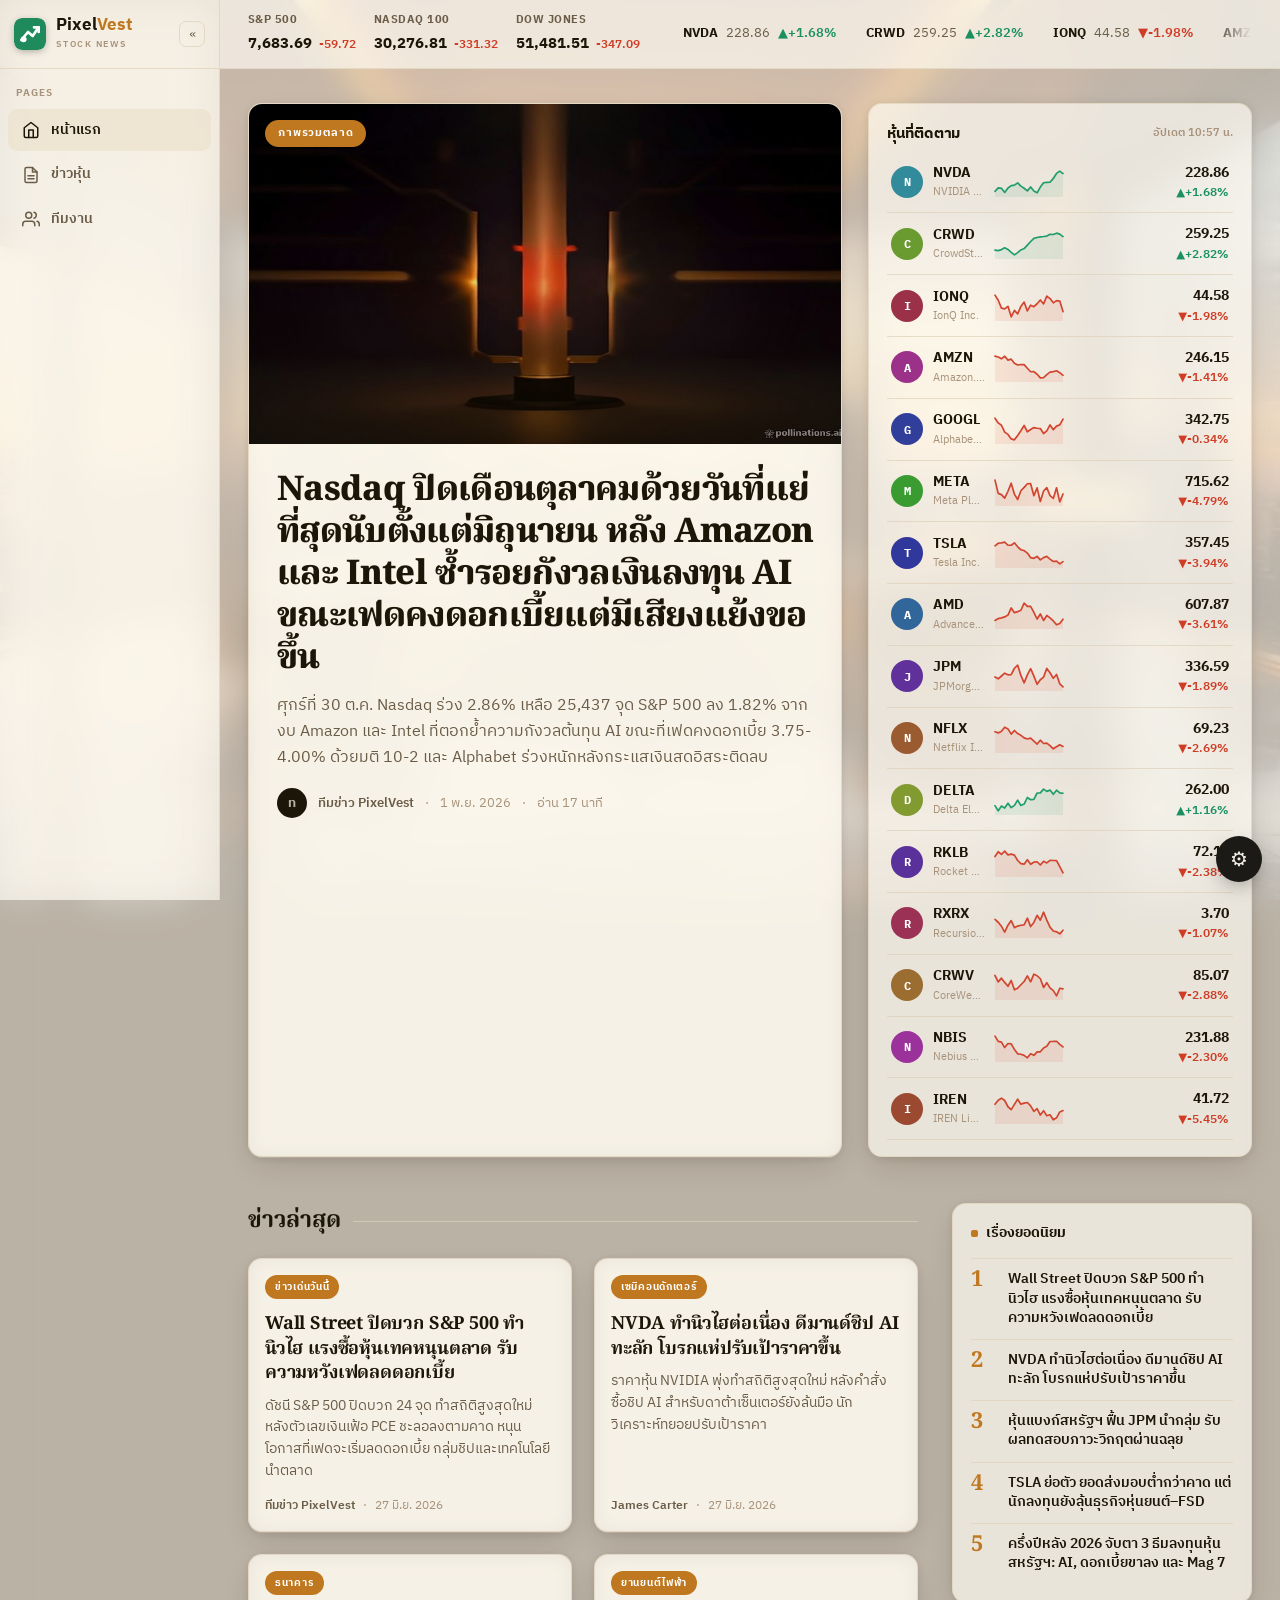
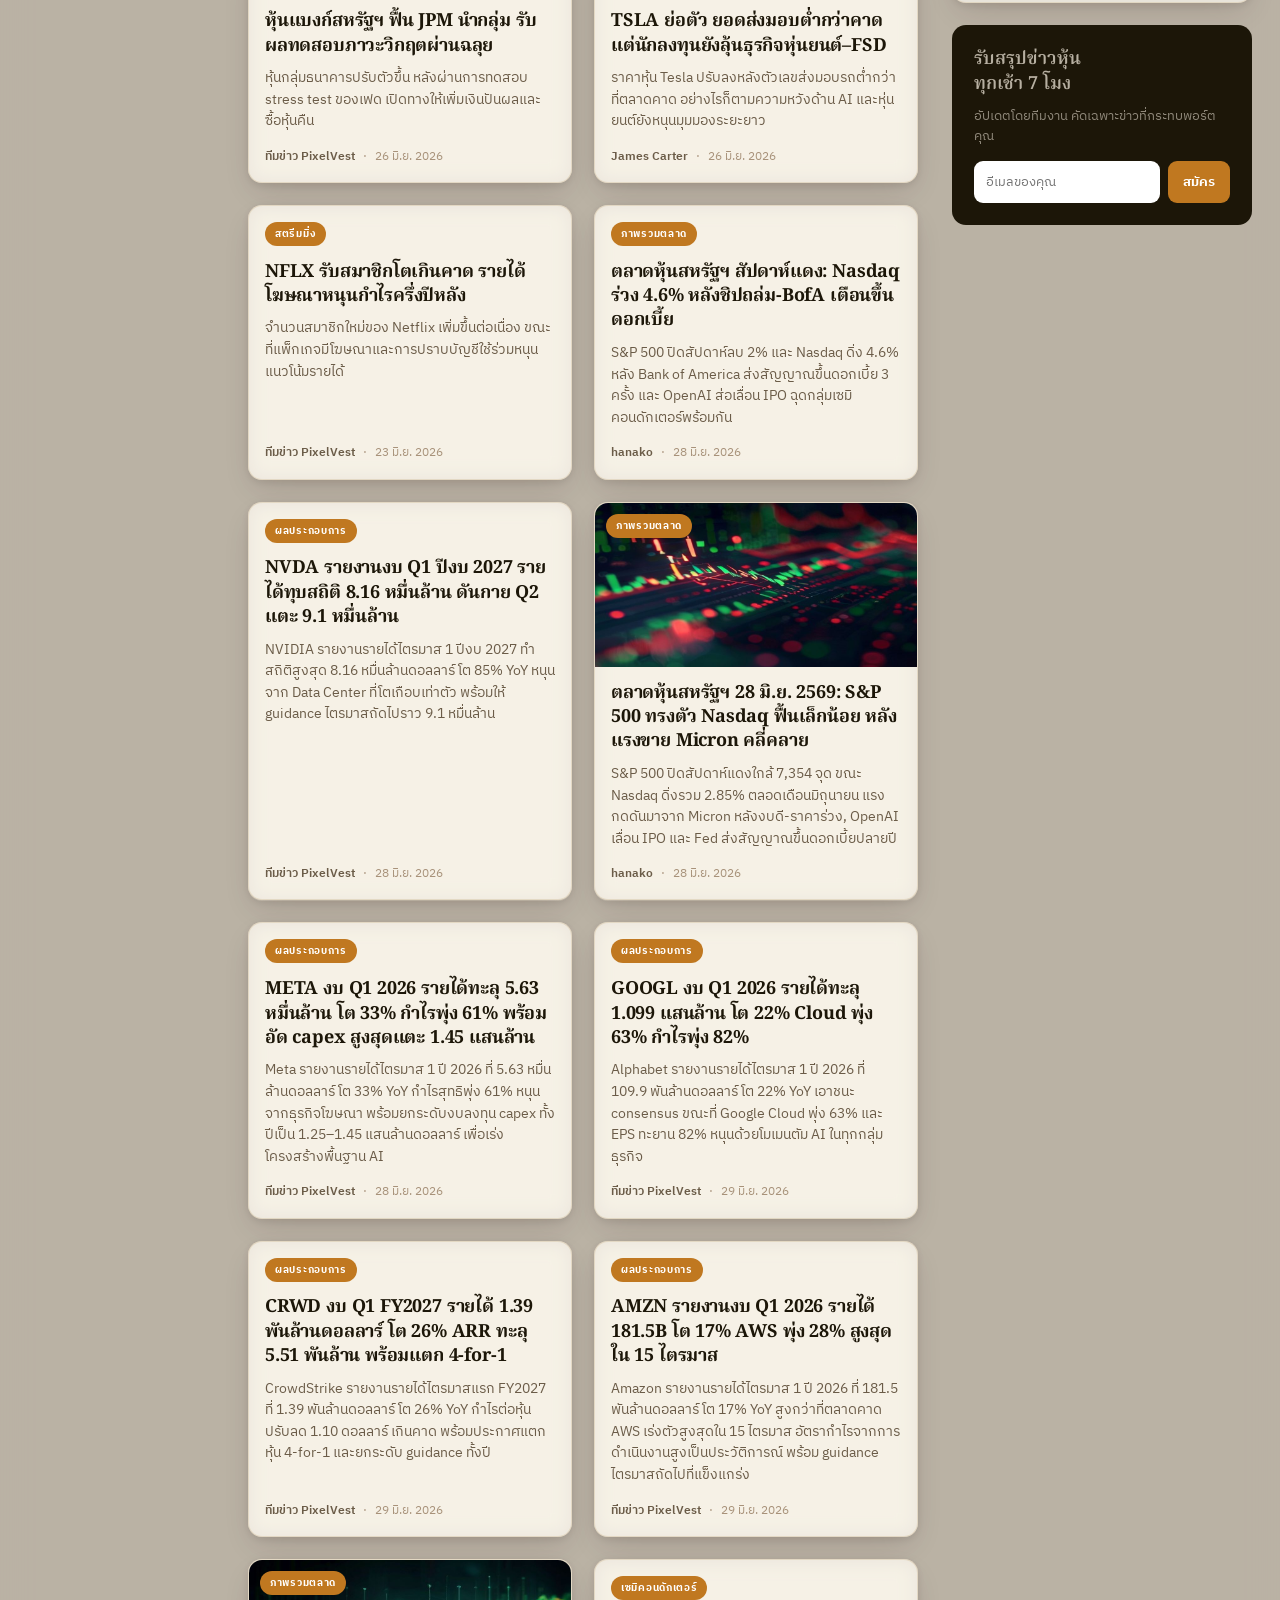
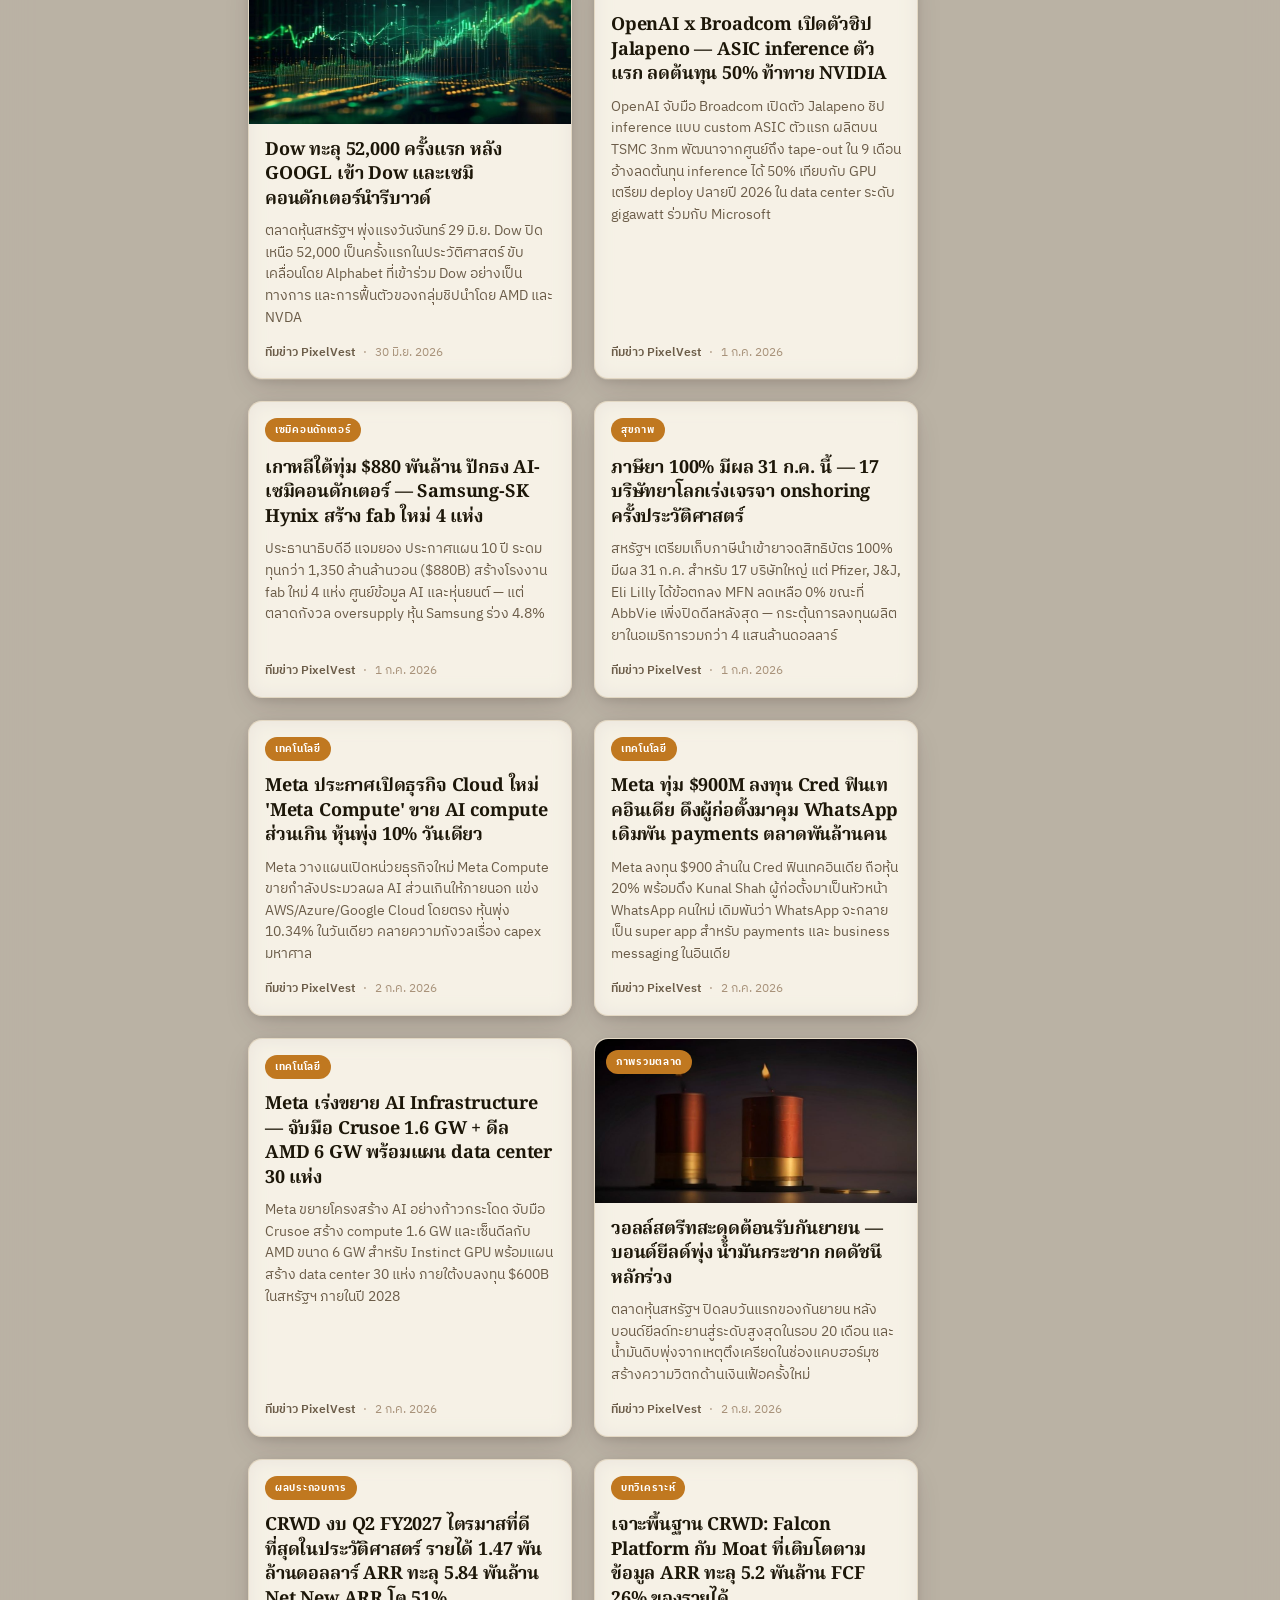
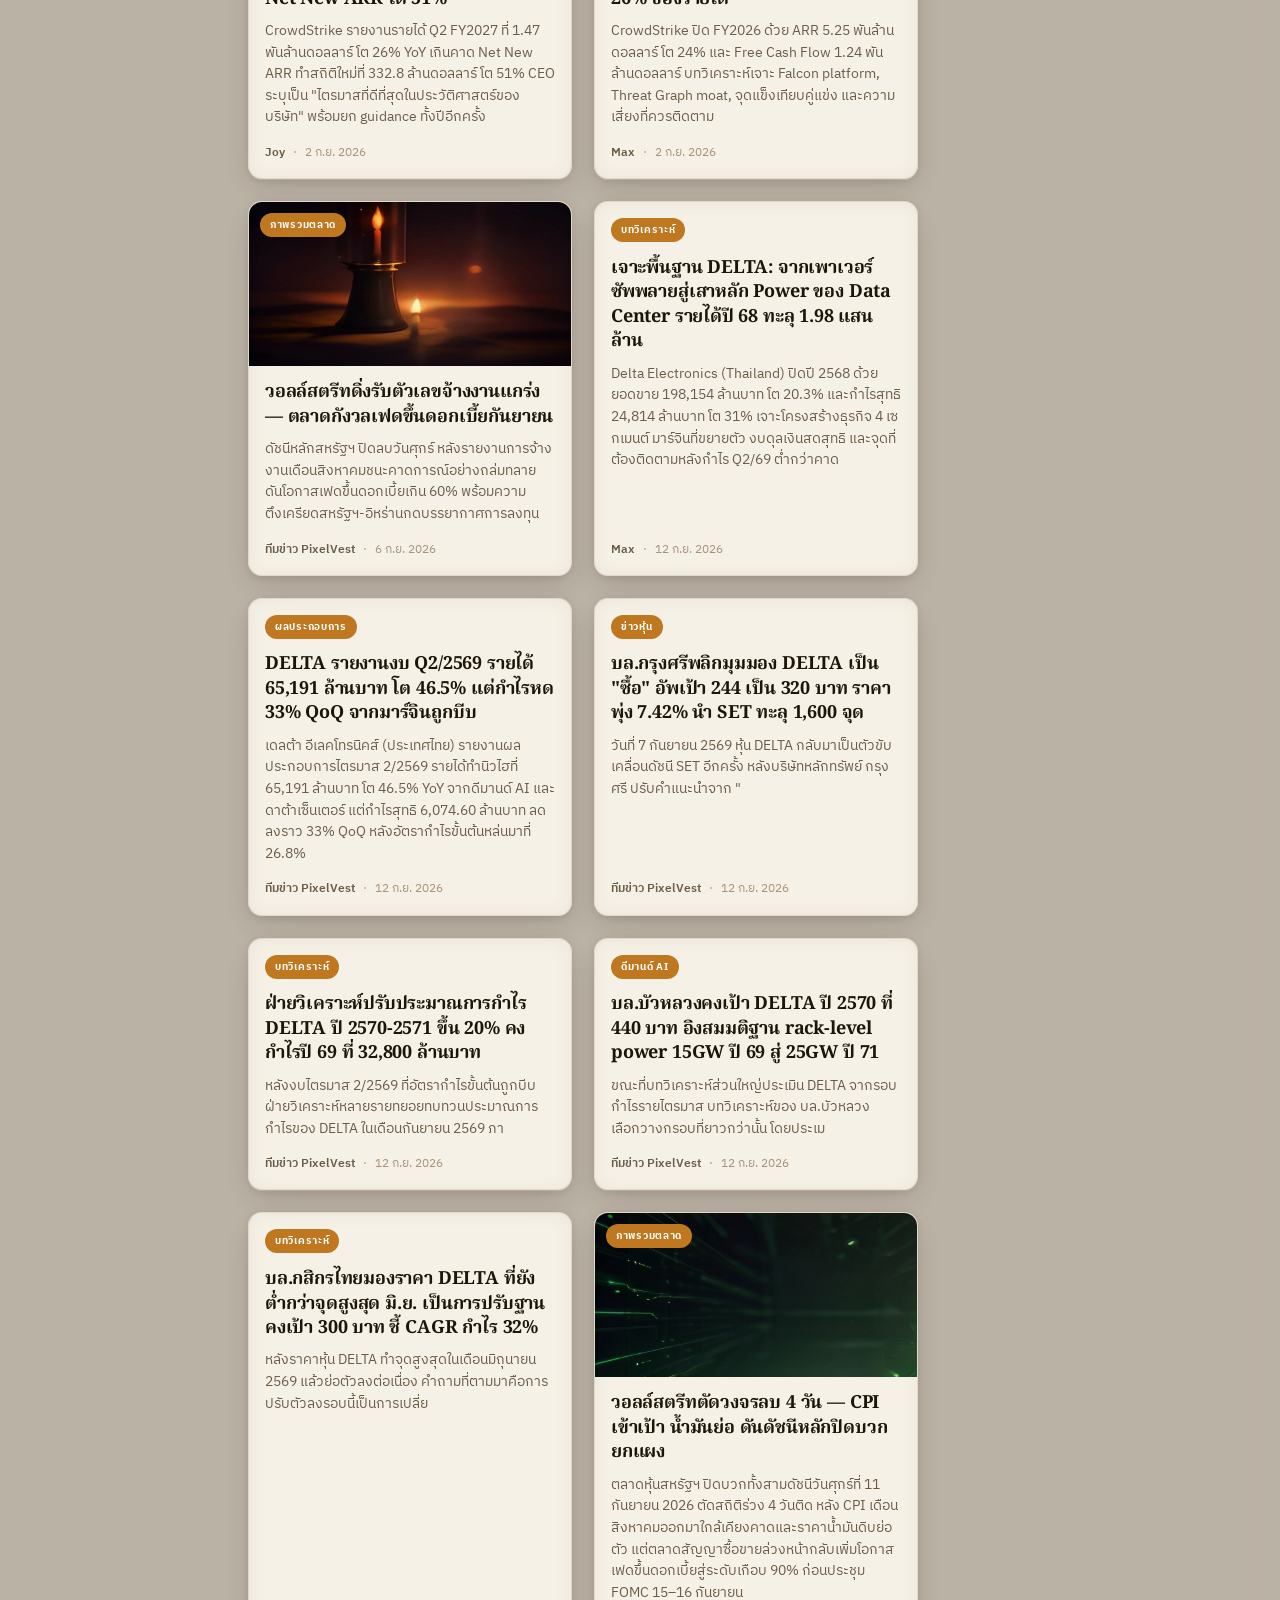
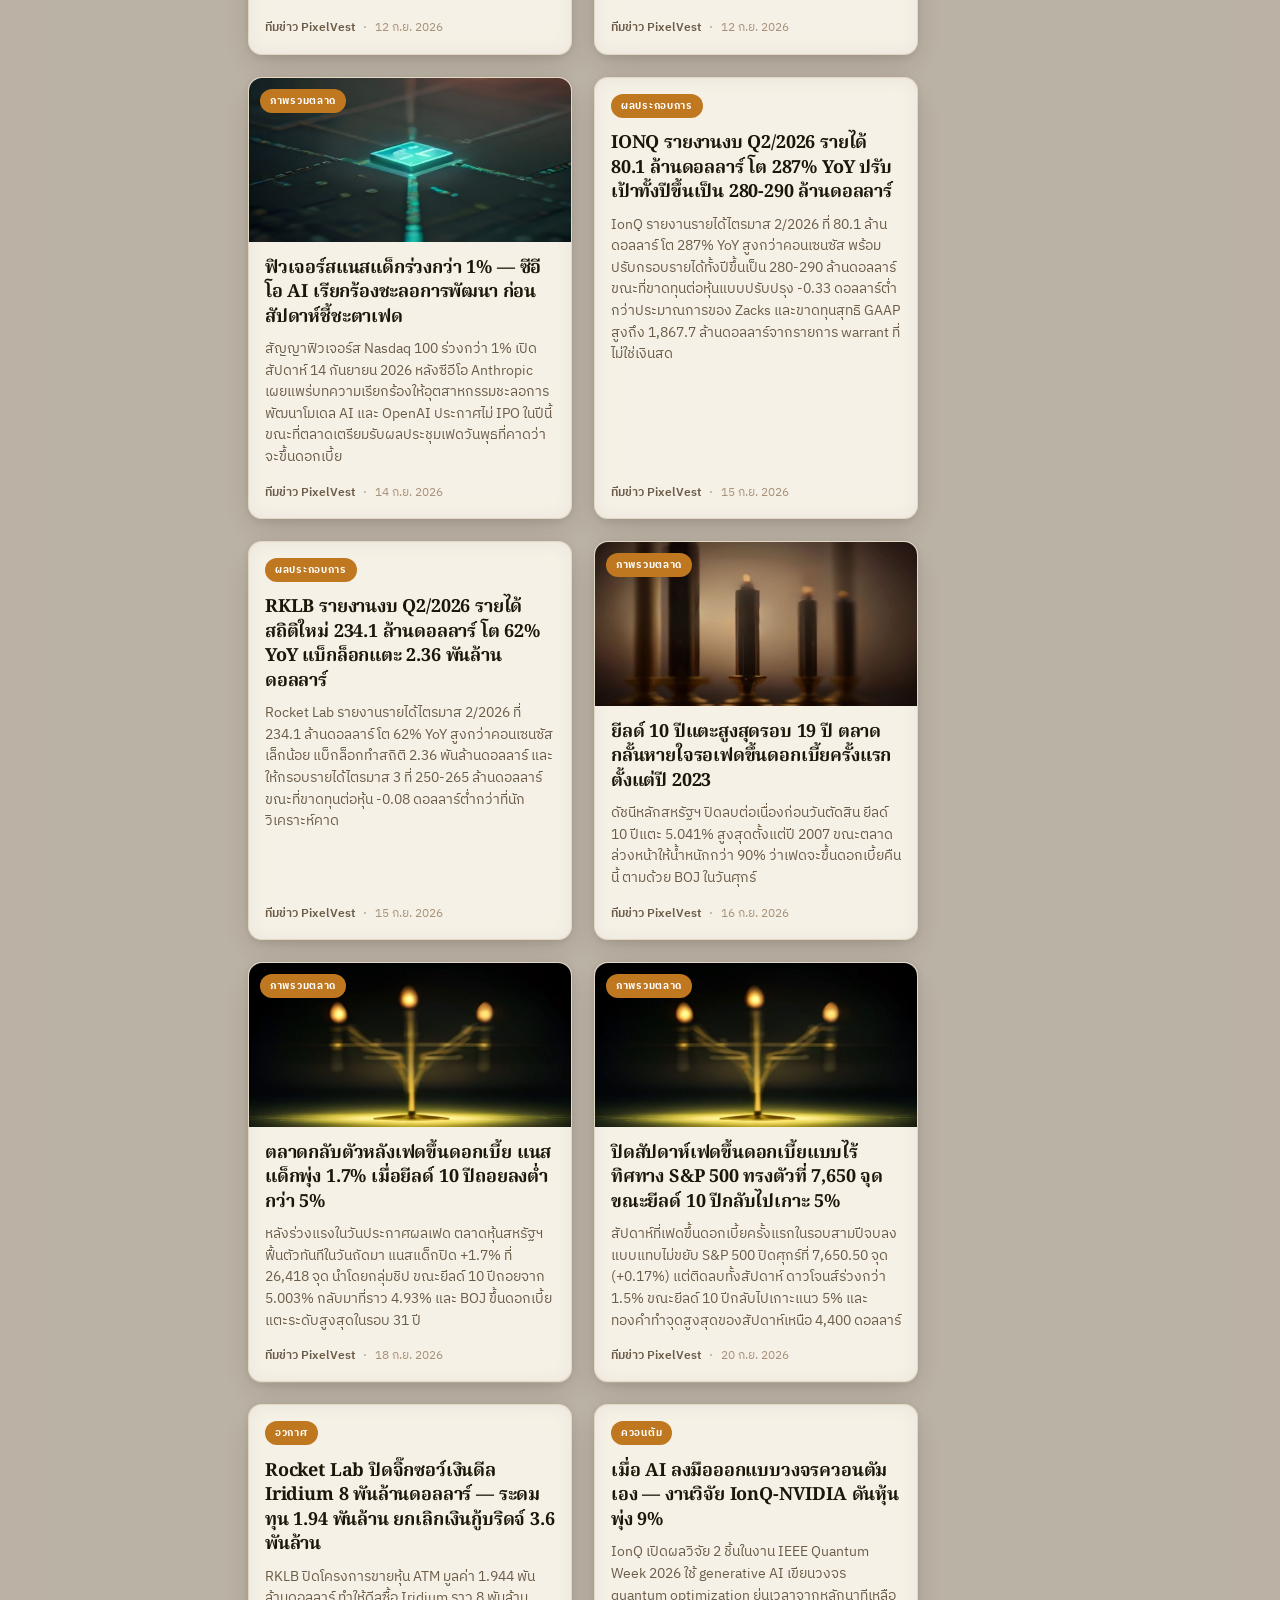
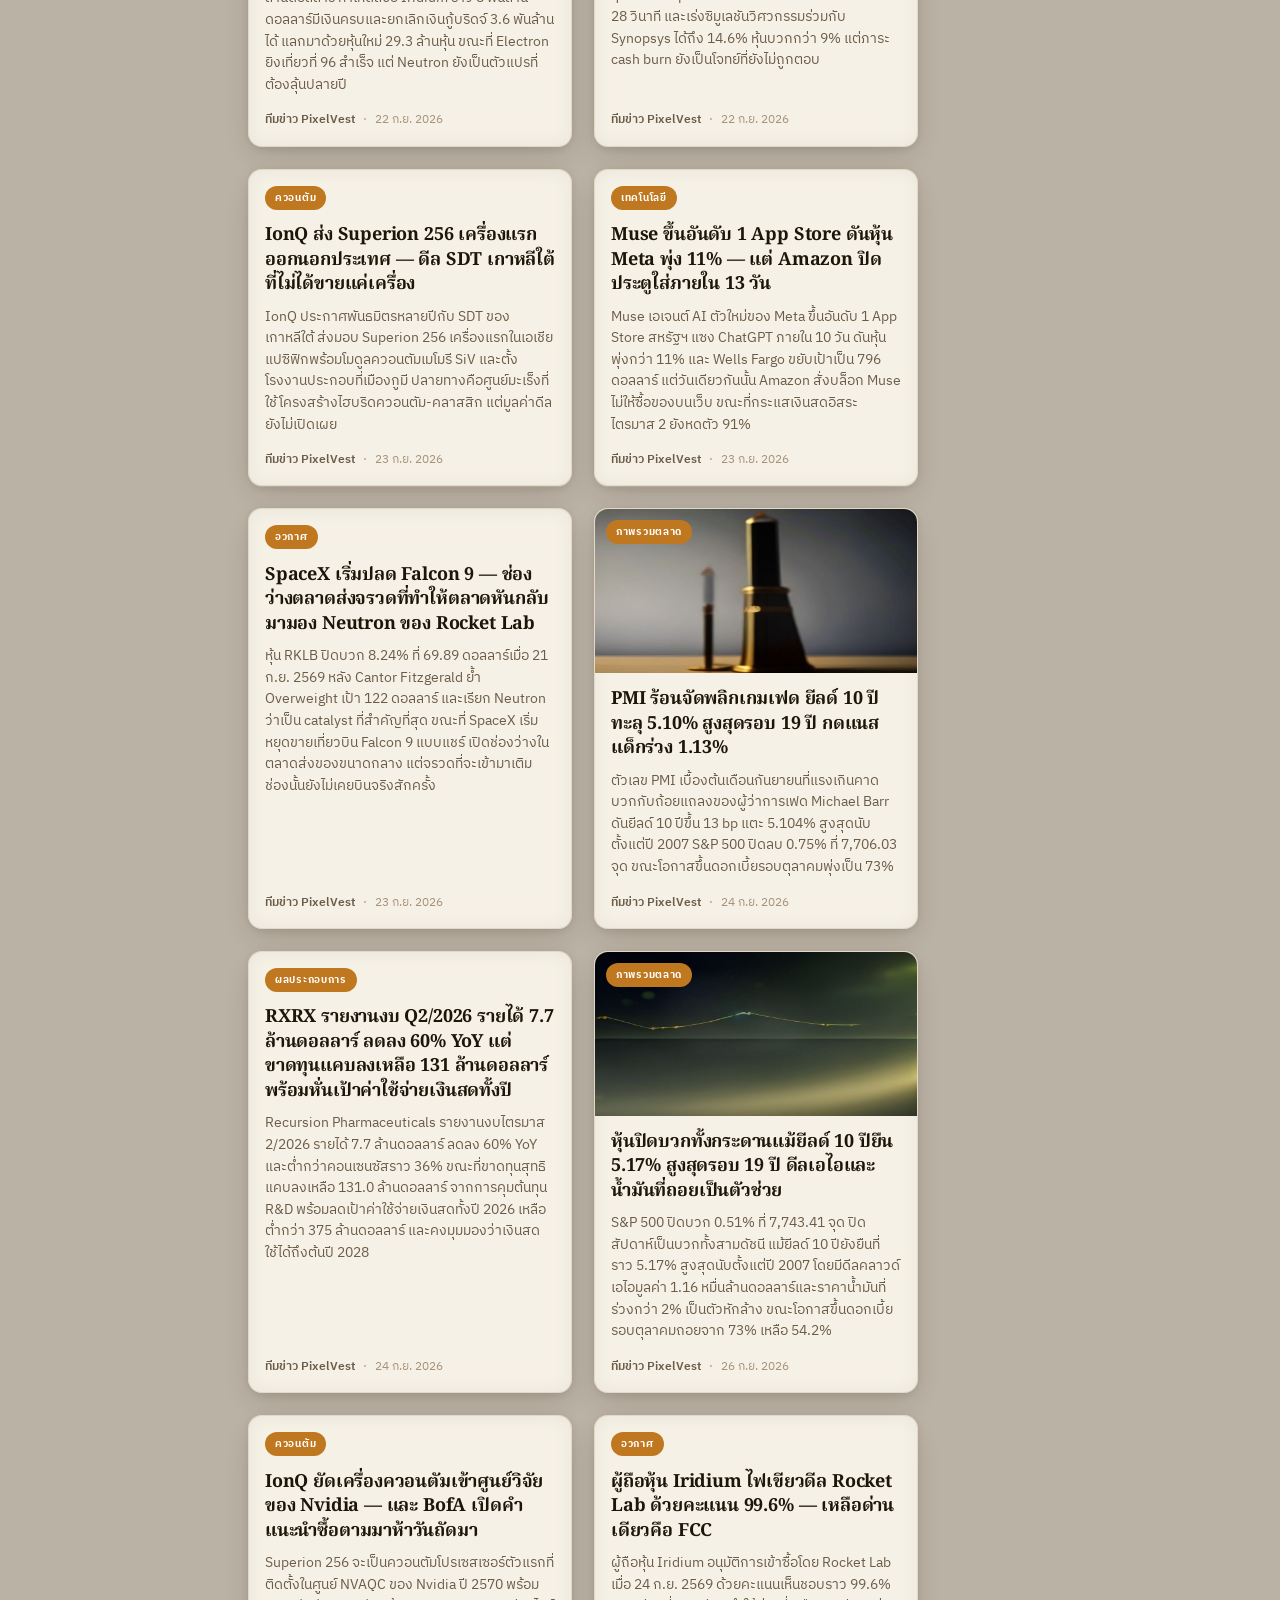
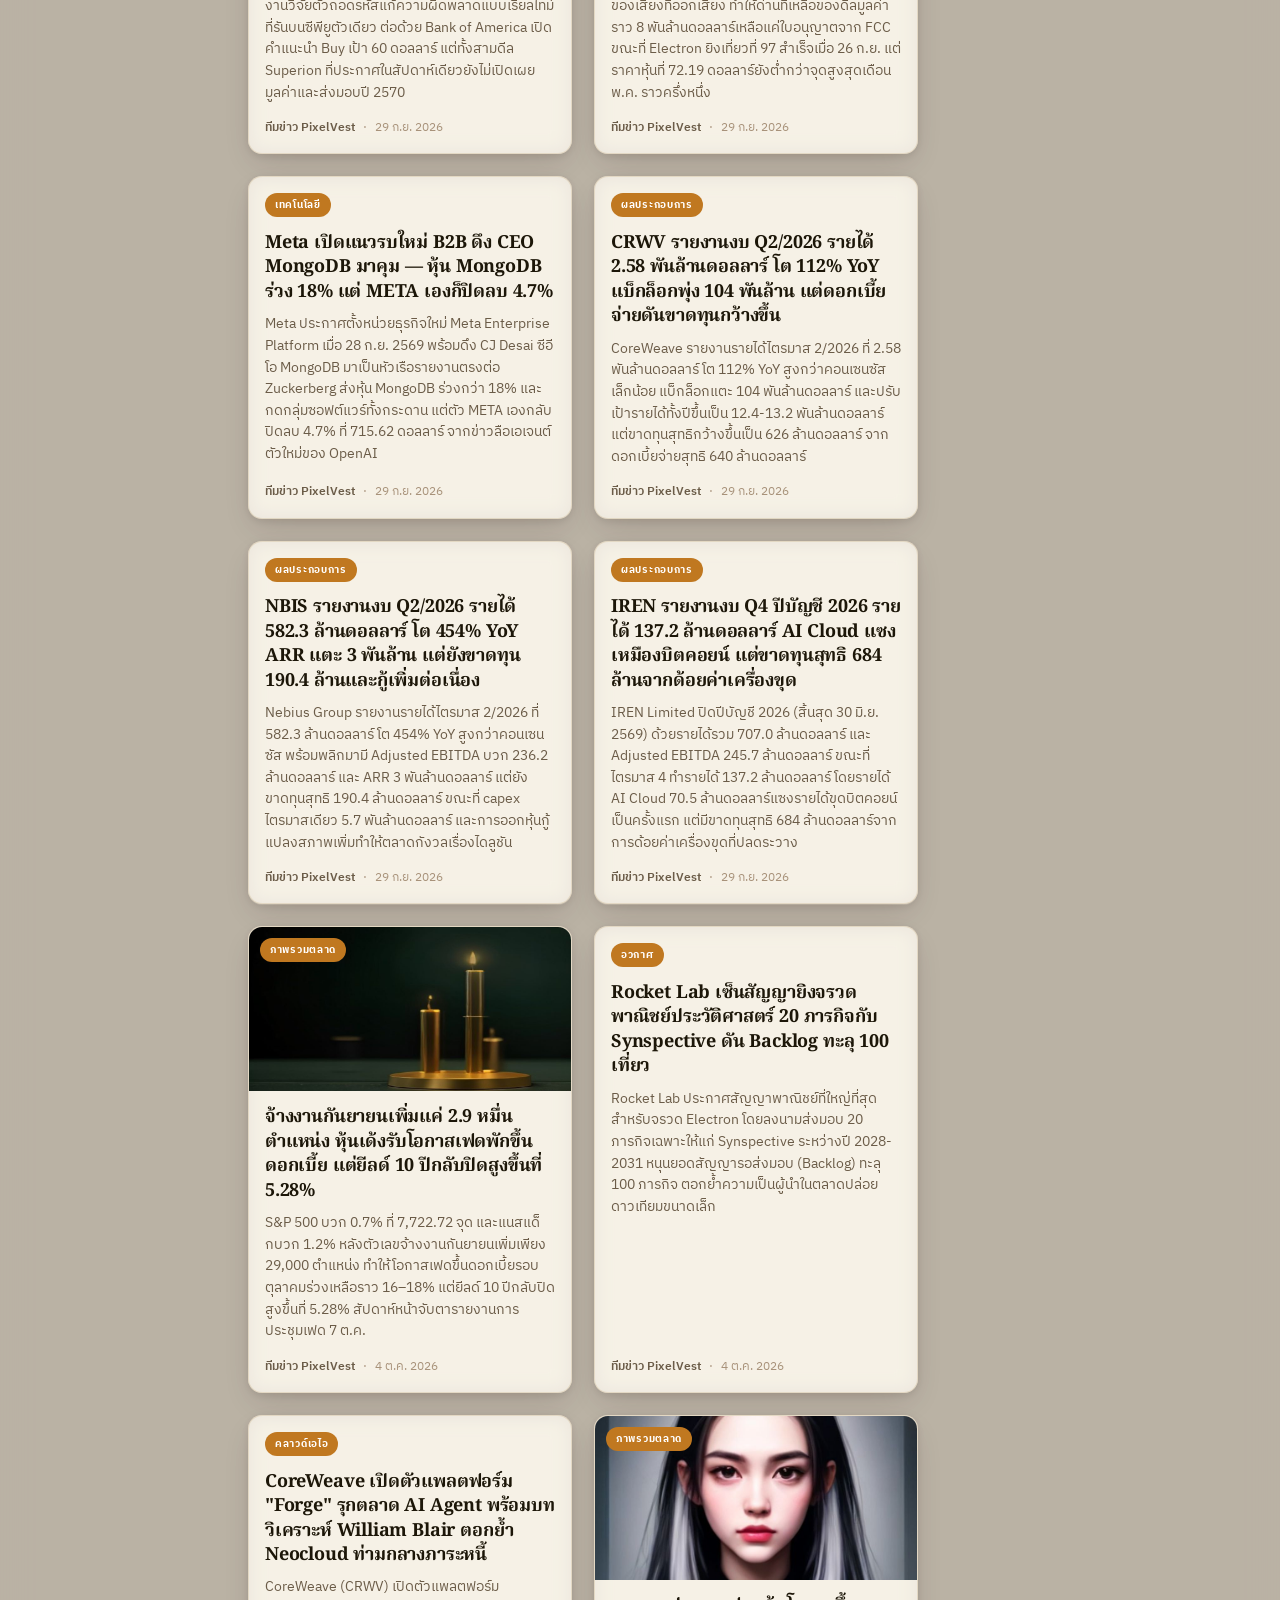
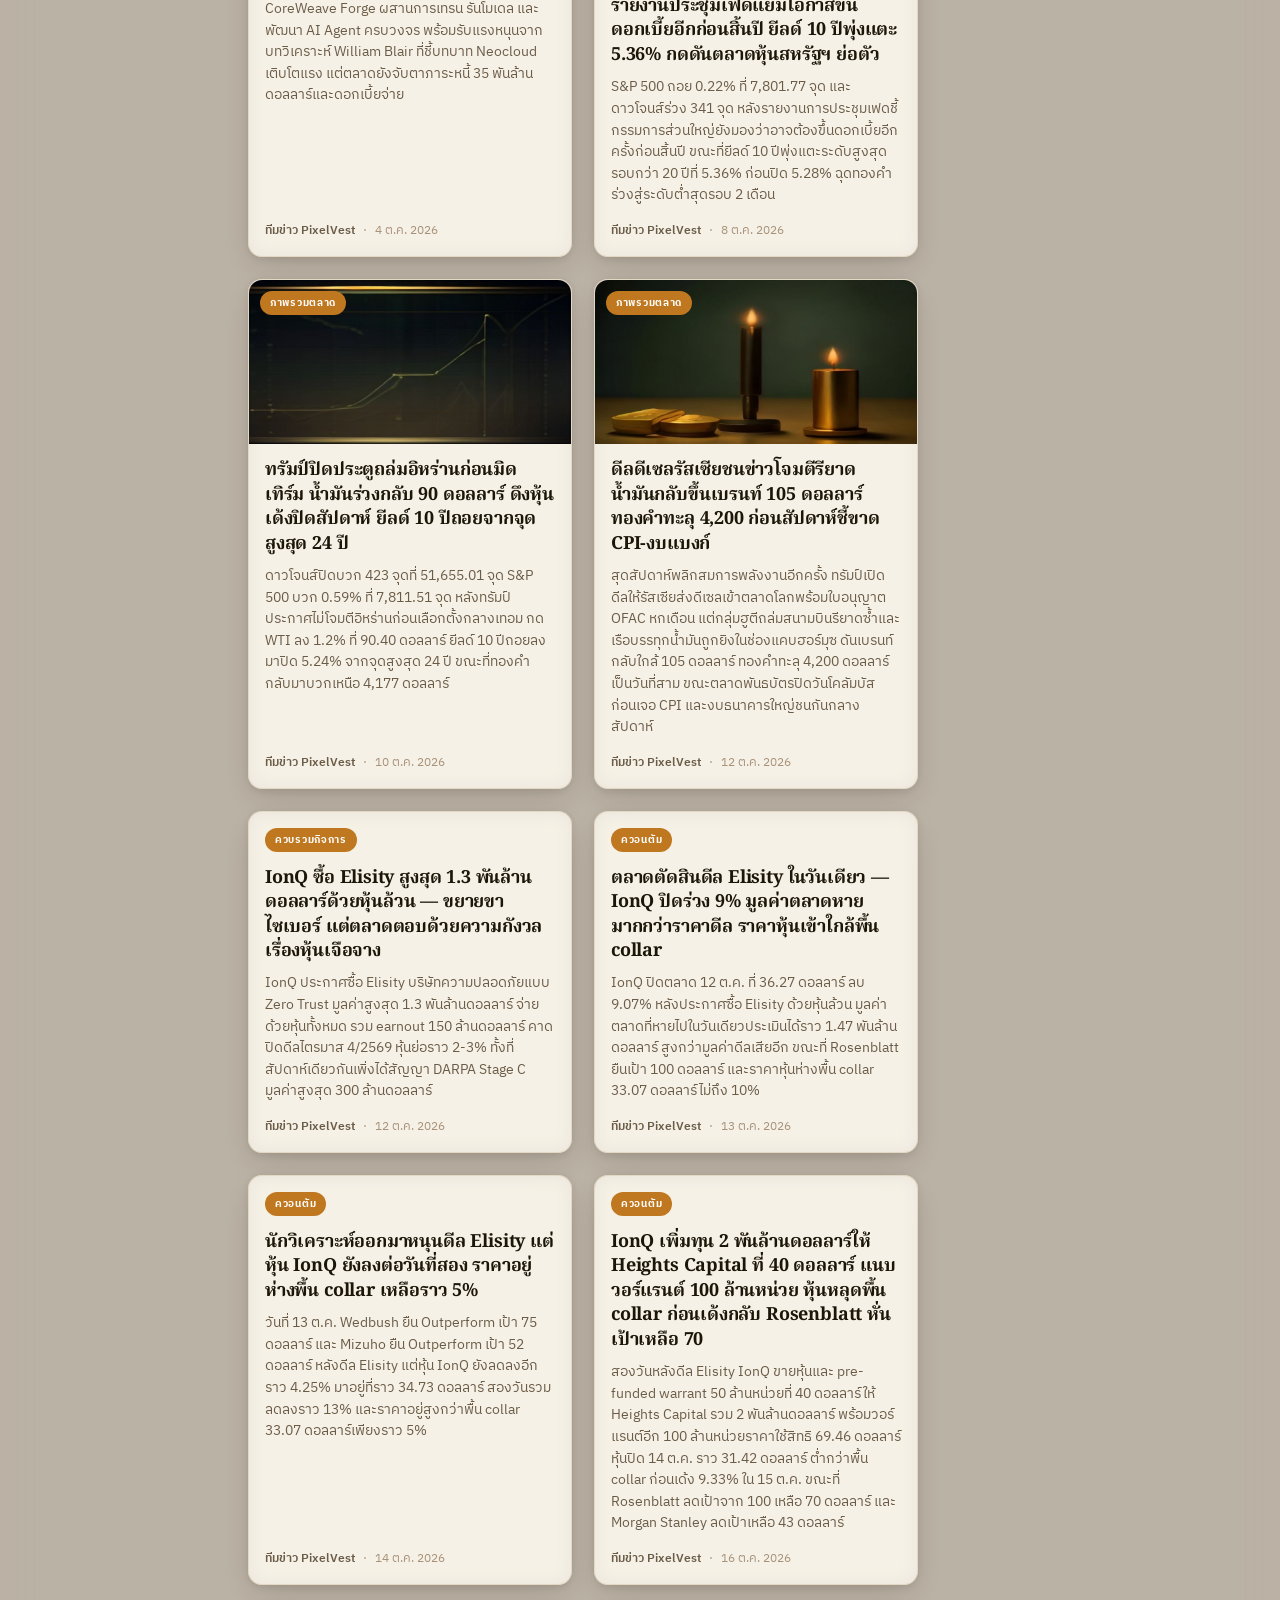
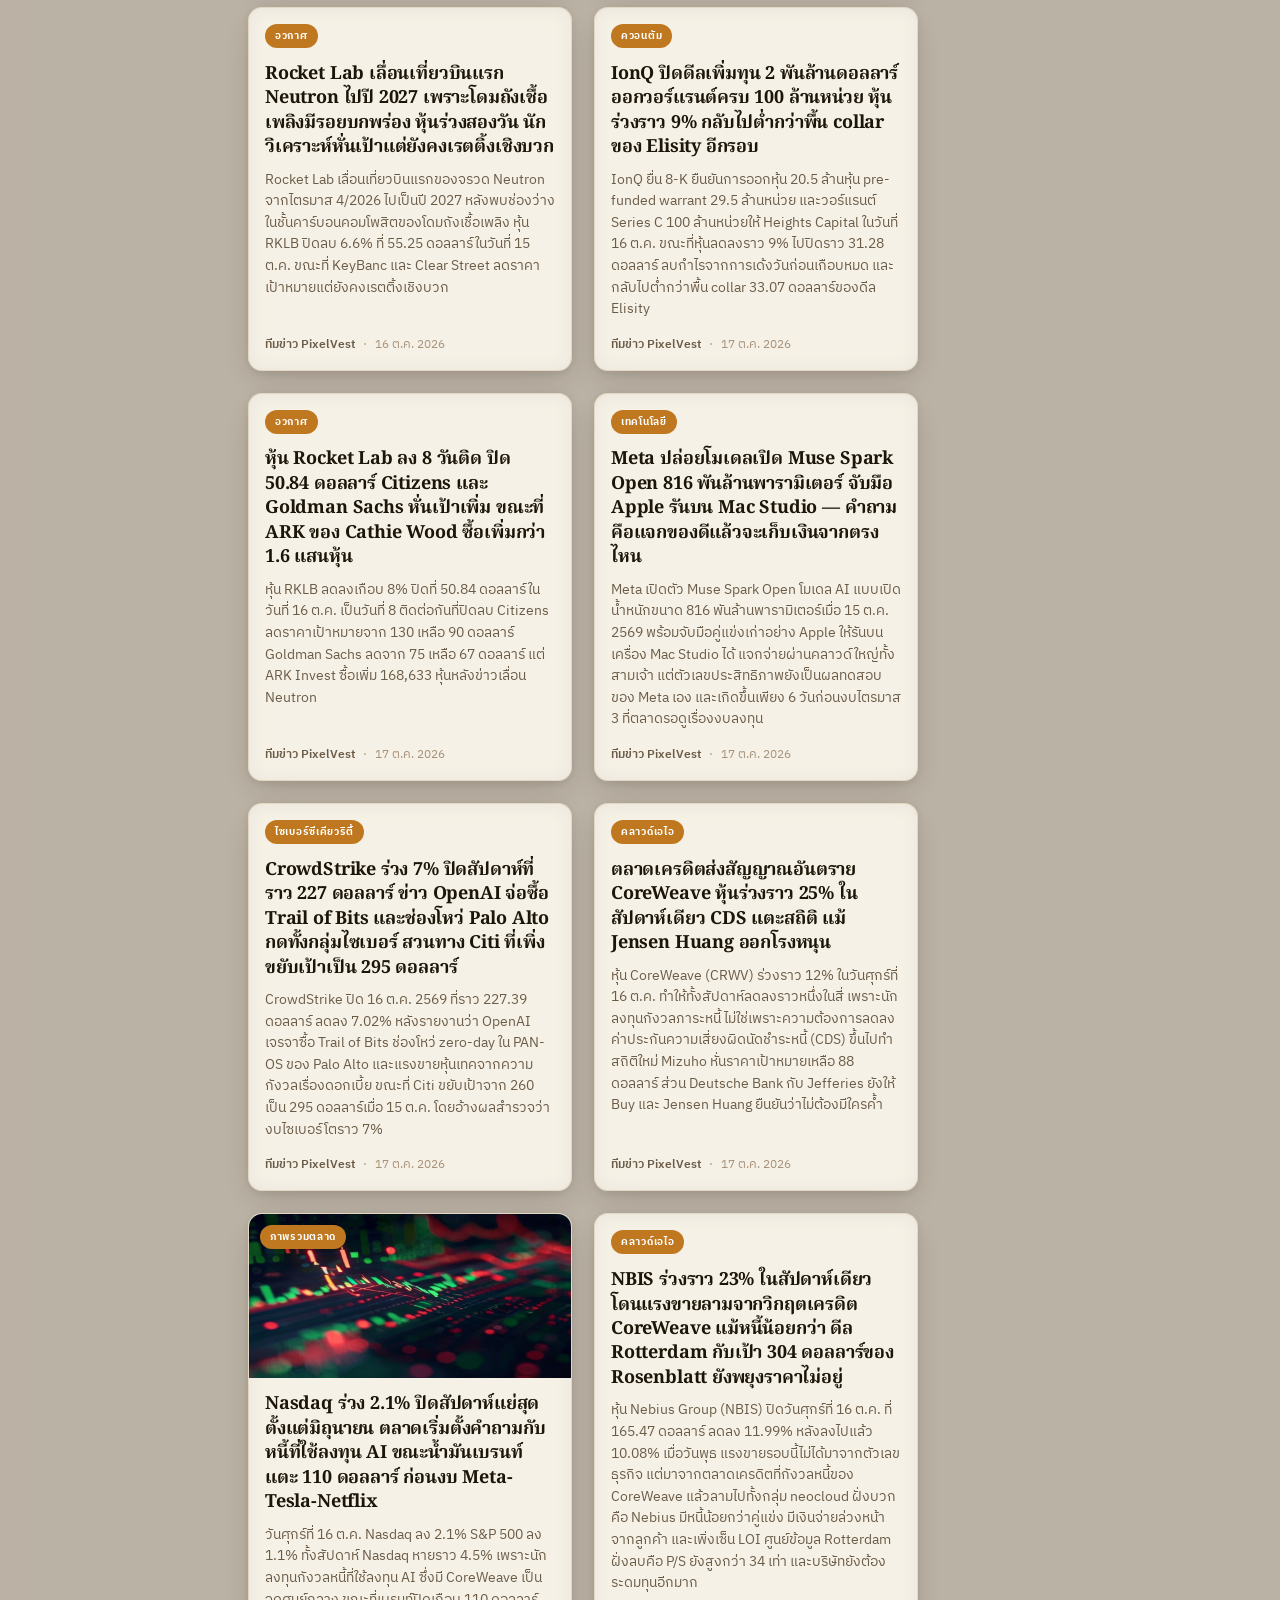
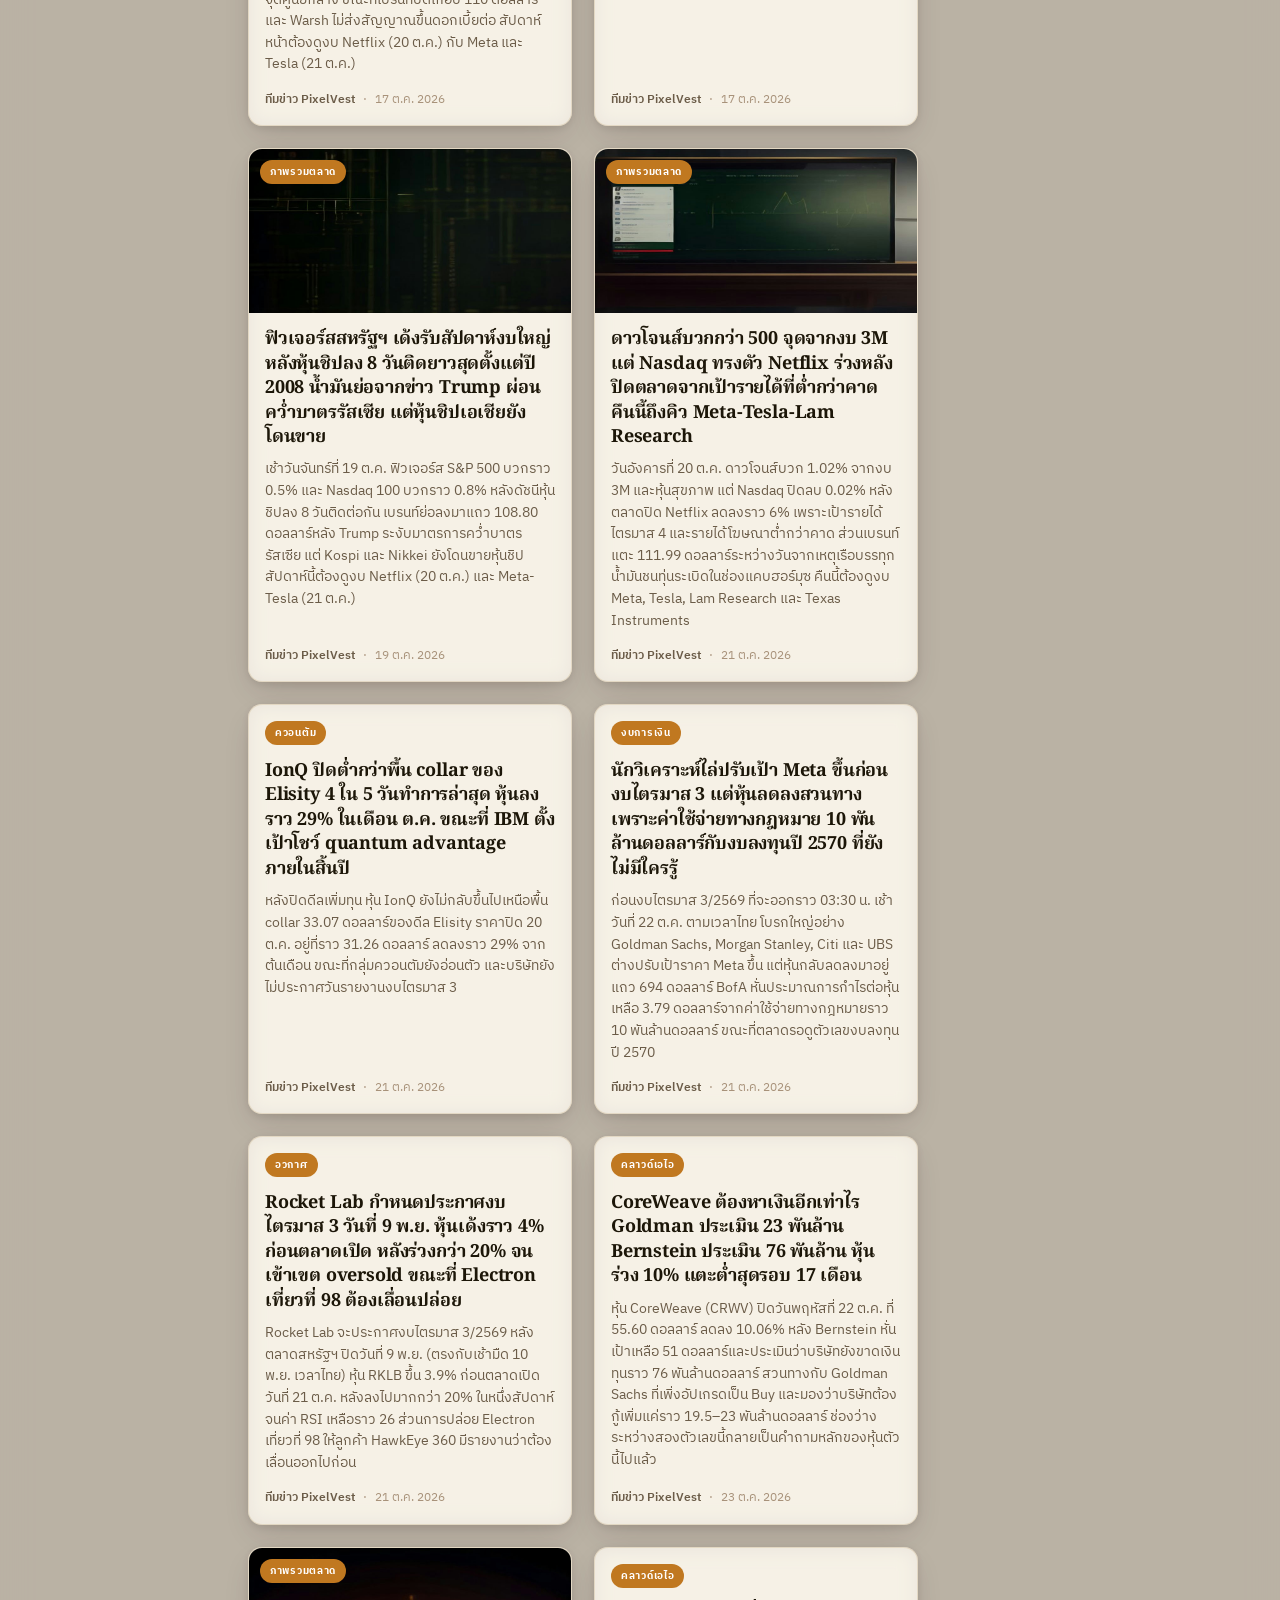
==== index.html @ c7f2267e "เพิ่มภาพรวมตลาด 1 พ.ย. 2569 (93): Nasdaq ร่วง 2.86% ปิดเดือน ต.ค. หลัง Amazon-Intel ซ้ำรอยกังวลเงินล" ====
<!DOCTYPE html>
<html lang="th">
<head>
<meta charset="utf-8">
<meta name="viewport" content="width=device-width, initial-scale=1">
<title>PixelVest · ข่าวหุ้น</title>
<meta name="description" content="PixelVest — ข่าวหุ้น บทวิเคราะห์ และข้อมูลราคา สำหรับนักลงทุนไทย">
<link rel="preconnect" href="https://fonts.googleapis.com">
<link rel="preconnect" href="https://fonts.gstatic.com" crossorigin>
<link href="https://fonts.googleapis.com/css2?family=IBM+Plex+Mono:wght@400;500&family=IBM+Plex+Sans+Thai:wght@400;500;600;700&family=Noto+Serif+Thai:wght@400;500;600;700&display=swap" rel="stylesheet">
<link rel="stylesheet" href="css/base.css?v=2">
<link rel="stylesheet" href="css/widgets.css?v=2">
</head>
<body>

<div id="app"></div>

<div id="pv-settings">
  <div id="pv-panel">
    <div class="row">
      <h4>ธีม</h4>
      <div class="pv-swatches">
        <div class="pv-swatch" data-theme="warm">Warm</div>
        <div class="pv-swatch" data-theme="modern">Modern</div>
        <div class="pv-swatch" data-theme="mono">Mono</div>
      </div>
    </div>
    <div class="row">
      <h4>ขนาดตัวอักษร</h4>
      <input id="pv-fs" type="range" min="0.9" max="1.15" step="0.05" value="1">
    </div>
    <div class="row">
      <label class="pv-toggle">แถบราคาตลาด<input id="pv-ticker" type="checkbox" checked></label>
    </div>
  </div>
  <button id="pv-gear" title="ตั้งค่าธีม">&#9881;</button>
</div>

<script src="js/data.js?v=12"></script>
<script src="js/quotes.js?v=17"></script>
<script src="js/articles.js?v=52"></script>
<script src="js/config.js?v=10"></script>
<script src="js/helpers.js?v=9"></script>
<script src="js/views.js?v=16"></script>
<script src="js/app.js?v=10"></script>

</body>
</html>
---- css/base.css ----
/* ============================================================
   base.css — reset, layout, animations, design tokens (#app)
   ============================================================ */

*, *::before, *::after { box-sizing: border-box; }
html { margin: 0; padding: 0; background: #2a2018 url('../assets/images/bg-office.jpg') center/cover fixed no-repeat; }
body { margin: 0; padding: 0; }

@keyframes tickerflow {
  from { transform: translateX(0); }
  to   { transform: translateX(-50%); }
}

::selection { background: rgba(176, 134, 58, .22); }

@keyframes fadein { from { opacity: 0; transform: translateY(10px); } to { opacity: 1; transform: none; } }
main { animation: fadein .28s cubic-bezier(.2,0,0,1); }

[data-card] { transition: transform .22s cubic-bezier(.2,0,0,1), box-shadow .22s cubic-bezier(.2,0,0,1); }
[data-card]:hover { transform: translateY(-5px); box-shadow: 0 16px 48px -12px rgba(38,24,6,.26), 0 2px 8px rgba(38,24,6,.07) !important; }
[data-link] { transition: opacity .15s ease; }
[data-link]:hover { opacity: .82; }

/* ── Design tokens (mono theme defaults — JS will override per theme) ── */
#app {
  min-height: 100vh;

  --paper:     rgba(243,234,220,0.72);
  --surface:   rgba(255,252,244,0.68);
  --surface-2: rgba(236,225,206,0.72);
  --ink:       #1c1608;
  --ink-2:     #6b5c48;
  --ink-3:     #a8927a;
  --line:      rgba(223,208,184,0.70);
  --up:        #1a9060;
  --down:      #cf3d26;
  --gold:      #8a6a2c;
  --radius:    4px;
  --shadow:    none;
  --head:      'Noto Serif Thai', serif;
  --fs:        1;

  background:  var(--paper);
  backdrop-filter: blur(18px);
  -webkit-backdrop-filter: blur(18px);
  color:       var(--ink);
  font-family: 'IBM Plex Sans Thai', system-ui, sans-serif;
  font-size:   calc(16px * var(--fs));
  line-height: 1.6;
}

[data-card] { backdrop-filter: blur(10px); -webkit-backdrop-filter: blur(10px); }

/* ── Left sidebar layout ── */
.pv-layout { display: flex; min-height: 100vh; }

#pv-sidebar {
  width: 220px; flex: none;
  height: 100vh; position: sticky; top: 0;
  overflow: hidden;
  background: color-mix(in srgb, var(--surface) 90%, transparent);
  backdrop-filter: blur(20px); -webkit-backdrop-filter: blur(20px);
  border-right: 1px solid var(--line);
  z-index: 40; display: flex; flex-direction: column;
  transition: width .26s cubic-bezier(.2,0,0,1);
}
#pv-sidebar.pv-collapsed { width: 64px; }

.pv-sb-head {
  display: flex; align-items: center; gap: 8px;
  padding: 16px 14px; border-bottom: 1px solid var(--line); flex-shrink: 0;
}
.pv-sb-brand {
  flex: 1; min-width: 0; overflow: hidden; white-space: nowrap;
  transition: opacity .18s ease;
}
.pv-collapsed .pv-sb-brand { opacity: 0; pointer-events: none; }

.pv-sb-toggle {
  flex: none; width: 26px; height: 26px;
  border: 1px solid var(--line); border-radius: 7px;
  background: transparent; color: var(--ink-2);
  cursor: pointer; font-size: 12px; line-height: 1;
  display: flex; align-items: center; justify-content: center;
  font-family: 'IBM Plex Mono', monospace;
  transition: background .15s; user-select: none;
}
.pv-sb-toggle:hover { background: var(--surface-2); }

.pv-sb-label {
  font-size: 10px; font-weight: 700; letter-spacing: .1em; color: var(--ink-3);
  padding: 16px 16px 6px; white-space: nowrap; overflow: hidden;
  transition: opacity .18s;
}
.pv-collapsed .pv-sb-label { opacity: 0; }

.pv-nav-item {
  display: flex; align-items: center; gap: 11px;
  padding: 10px 14px; margin: 2px 8px; border-radius: 9px;
  font-size: 14px; font-weight: 600; color: var(--ink-2);
  cursor: pointer; white-space: nowrap; overflow: hidden;
  transition: background .14s, color .14s; user-select: none;
}
.pv-nav-item:hover { background: var(--surface-2); color: var(--ink); }
.pv-nav-item.pv-active { background: var(--surface-2); color: var(--ink); }
.pv-nav-lbl { transition: opacity .18s; }
.pv-collapsed .pv-nav-lbl { opacity: 0; width: 0; overflow: hidden; }

.pv-main-area { flex: 1; min-width: 0; }

.pv-mobile-bar { display: none; }

/* ── Responsive breakpoints ── */
@media (max-width: 880px) {
  [data-main]      { flex-direction: column !important; }
  [data-side]      { width: 100% !important; flex: none !important; position: static !important; }
  [data-hidesm]    { display: none !important; }
  [data-herogrid]  { grid-template-columns: 1fr !important; }
  [data-statgrid]  { grid-template-columns: repeat(2, 1fr) !important; }
  [data-stockhead] { flex-direction: column !important; align-items: flex-start !important; }
  [data-pad]       { padding-left: 18px !important; padding-right: 18px !important; }

  #pv-sidebar {
    position: fixed; left: 0; top: 0; height: 100%;
    width: 220px !important;
    transform: translateX(-100%);
    transition: transform .28s ease;
    z-index: 60; box-shadow: 4px 0 20px rgba(0,0,0,.15);
  }
  #pv-sidebar.pv-open { transform: translateX(0); }

  .pv-sb-overlay {
    display: none; position: fixed; inset: 0;
    background: rgba(0,0,0,.28); z-index: 55;
    backdrop-filter: blur(2px); -webkit-backdrop-filter: blur(2px);
  }
  .pv-sb-overlay.active { display: block; }

  .pv-mobile-bar {
    display: flex; align-items: center; gap: 12px;
    position: sticky; top: 0; z-index: 45;
    padding: 10px 16px;
    background: color-mix(in srgb, var(--paper) 90%, transparent);
    backdrop-filter: blur(14px); -webkit-backdrop-filter: blur(14px);
    border-bottom: 1px solid var(--line);
    box-shadow: 0 2px 12px -4px rgba(38,24,6,.10);
  }
  .pv-hamburger {
    flex: none; width: 34px; height: 34px;
    border: 1px solid var(--line); border-radius: 8px;
    background: var(--surface); color: var(--ink-2);
    cursor: pointer; display: flex; align-items: center; justify-content: center;
    user-select: none;
  }
}
---- css/widgets.css ----
/* ============================================================
   widgets.css — settings panel widget (gear button + panel)
   ============================================================ */

#pv-settings {
  position:   fixed;
  right:      18px;
  bottom:     18px;
  z-index:    80;
  font-family: 'IBM Plex Sans Thai', sans-serif;
}

#pv-gear {
  width:        46px;
  height:       46px;
  border-radius: 50%;
  border:       none;
  cursor:       pointer;
  background:   #1c1a16;
  color:        #f2efe9;
  box-shadow:   0 8px 22px -8px rgba(0, 0, 0, .5);
  display:      grid;
  place-items:  center;
  font-size:    20px;
}

#pv-panel {
  position:     absolute;
  right:        0;
  bottom:       58px;
  width:        236px;
  background:   #faf8f3;
  border:       1px solid #d8d0c2;
  border-radius: 14px;
  box-shadow:   0 18px 44px -18px rgba(0, 0, 0, .4);
  padding:      16px;
  display:      none;
}

#pv-panel.open { display: block; }

#pv-panel h4 {
  margin:         0 0 10px;
  font-size:      12px;
  letter-spacing: .05em;
  color:          #5c554b;
  text-transform: uppercase;
}

#pv-panel .row + .row { margin-top: 16px; }

.pv-swatches { display: flex; gap: 8px; }

.pv-swatch {
  flex:          1;
  border:        2px solid transparent;
  border-radius: 9px;
  padding:       8px 0;
  cursor:        pointer;
  font-size:     12px;
  font-weight:   600;
  color:         #1c1a16;
  background:    #eae5db;
  text-align:    center;
}

.pv-swatch.active { border-color: #8a6a2c; }

#pv-panel input[type=range] { width: 100%; }

.pv-toggle {
  display:         flex;
  align-items:     center;
  justify-content: space-between;
  font-size:       13px;
  font-weight:     600;
  color:           #1c1a16;
}
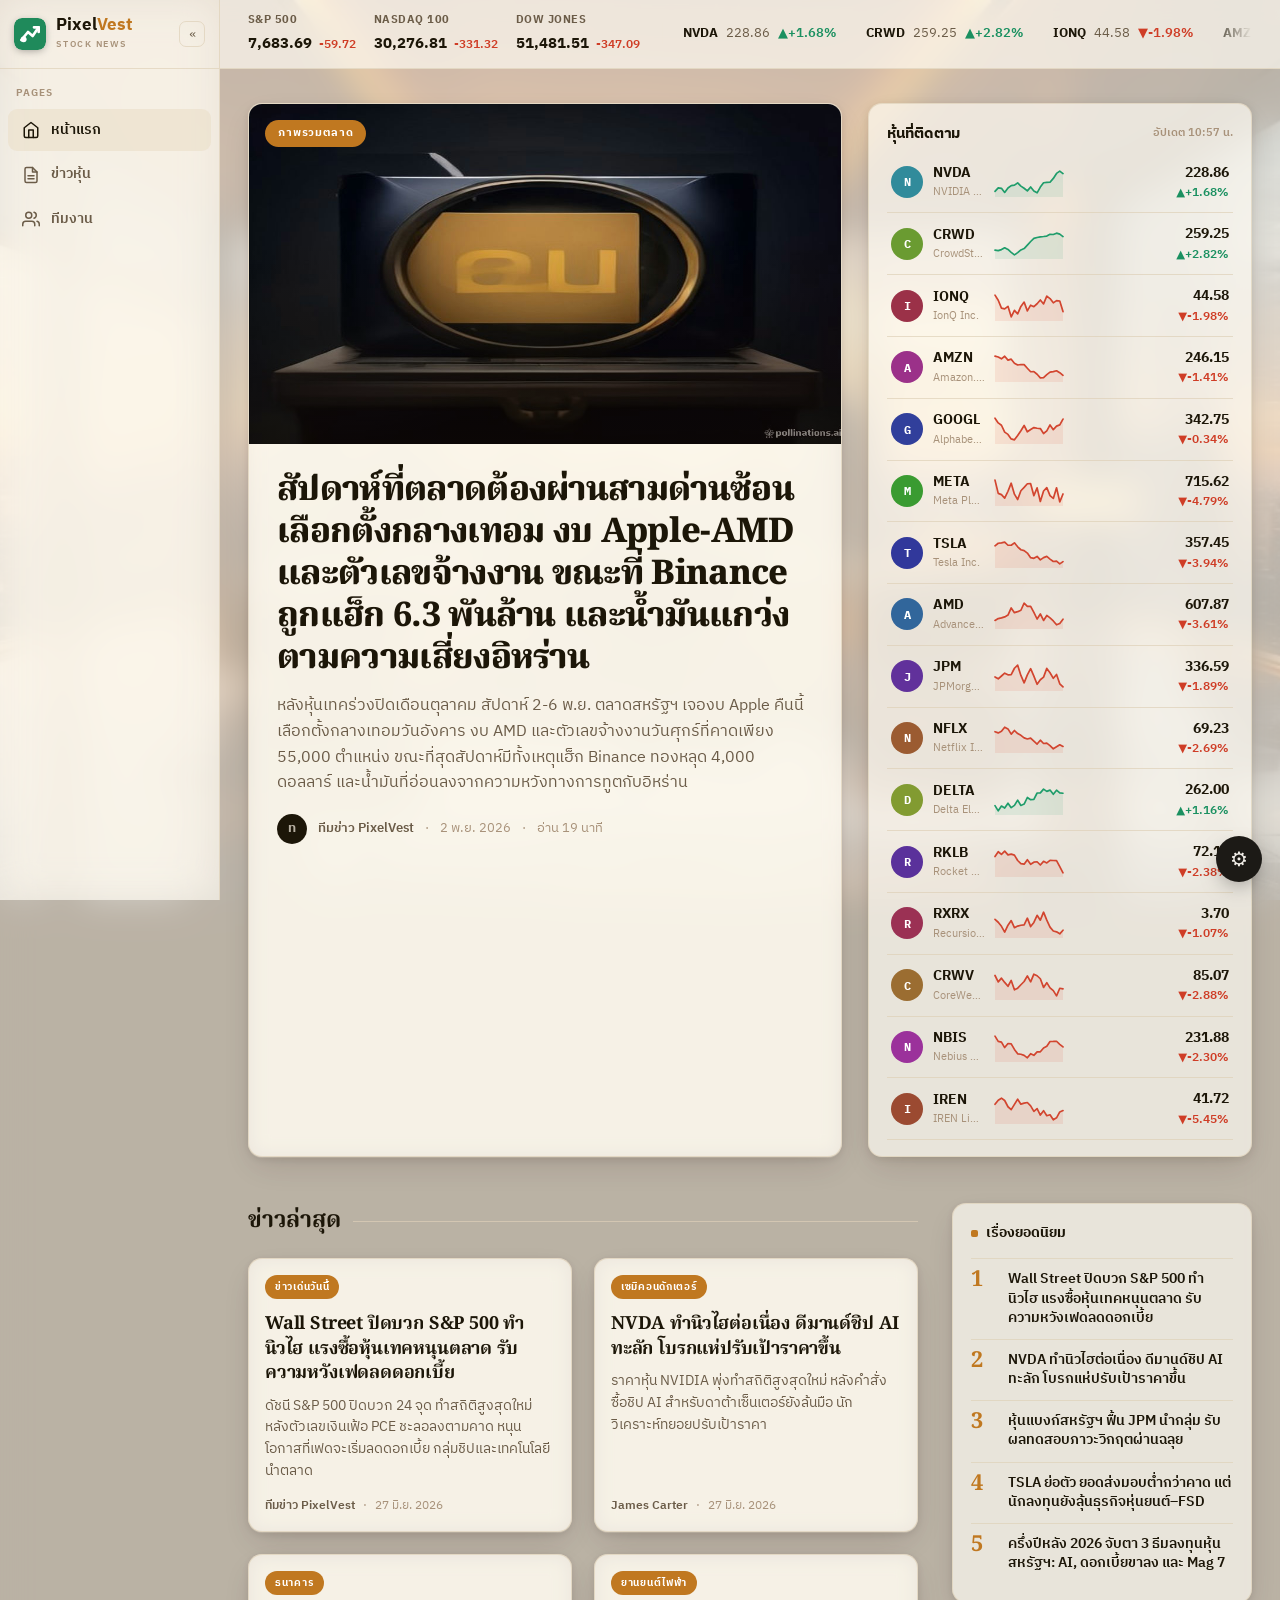
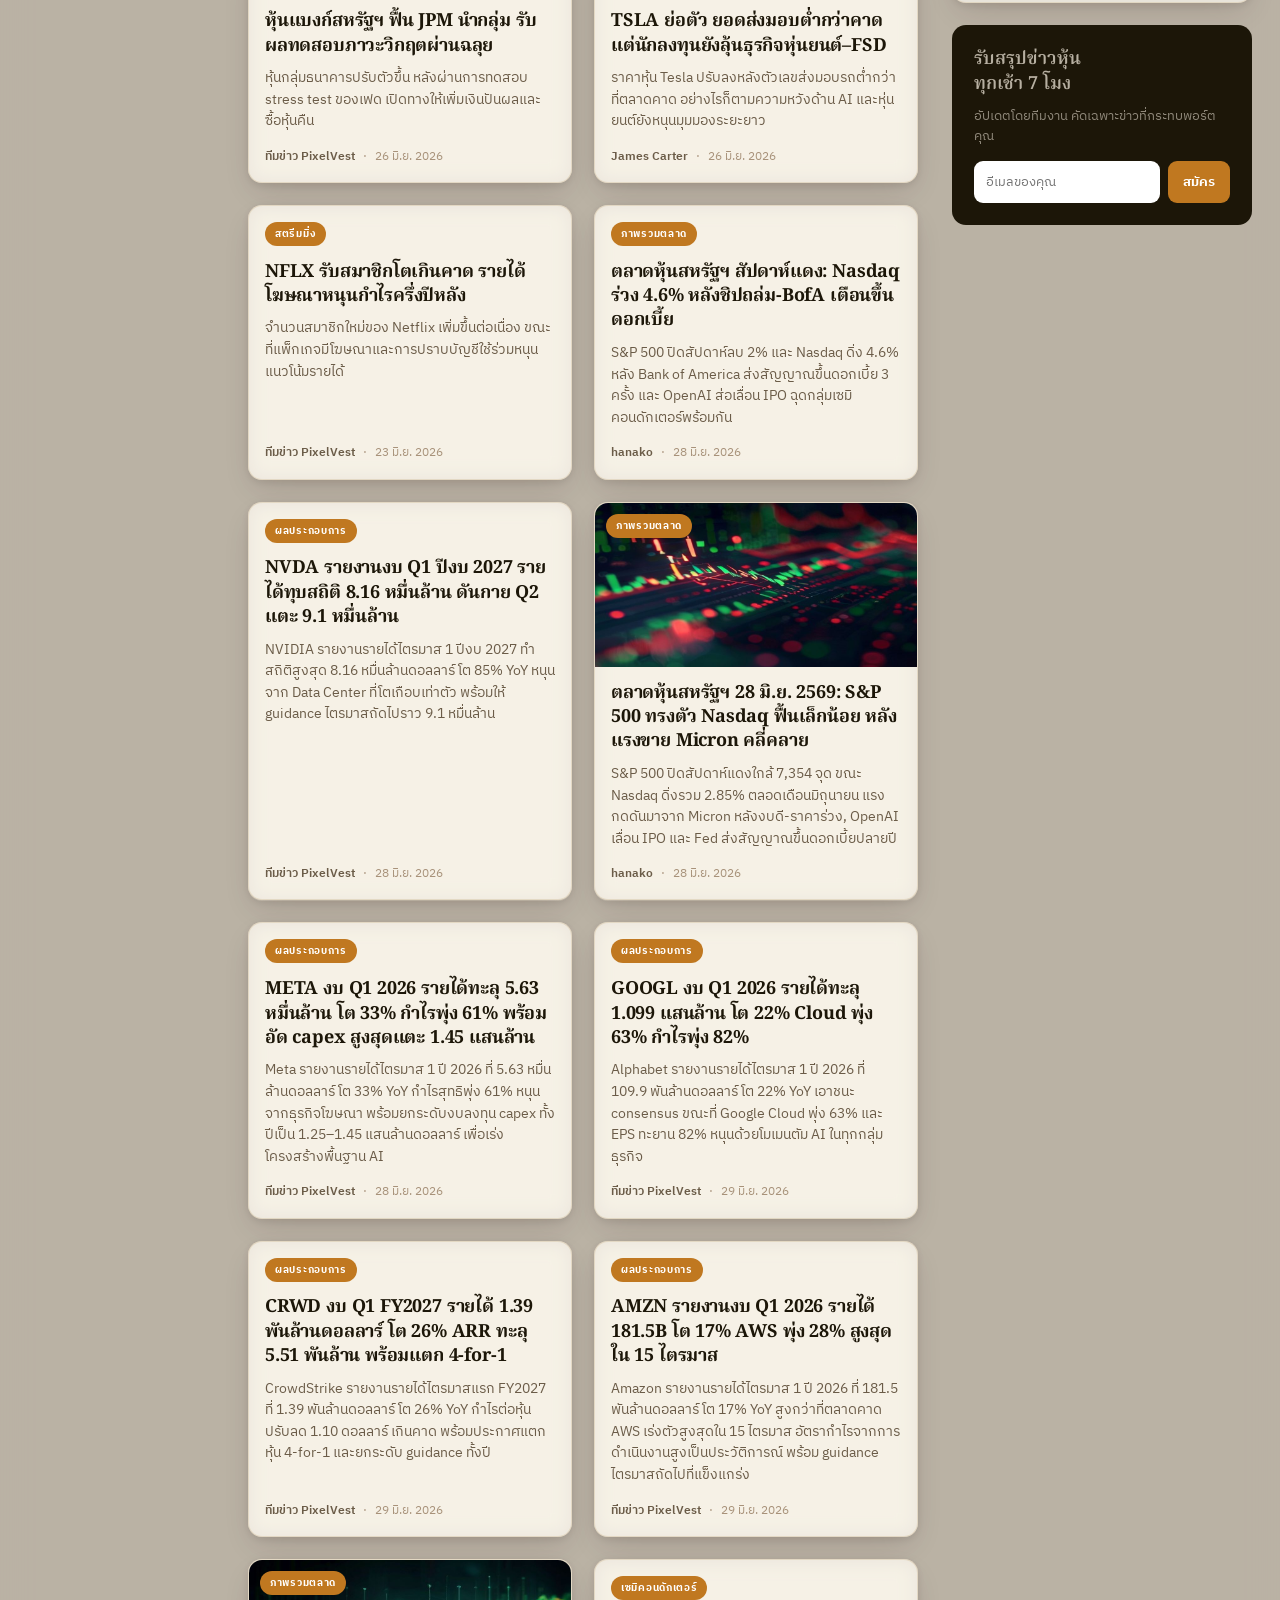
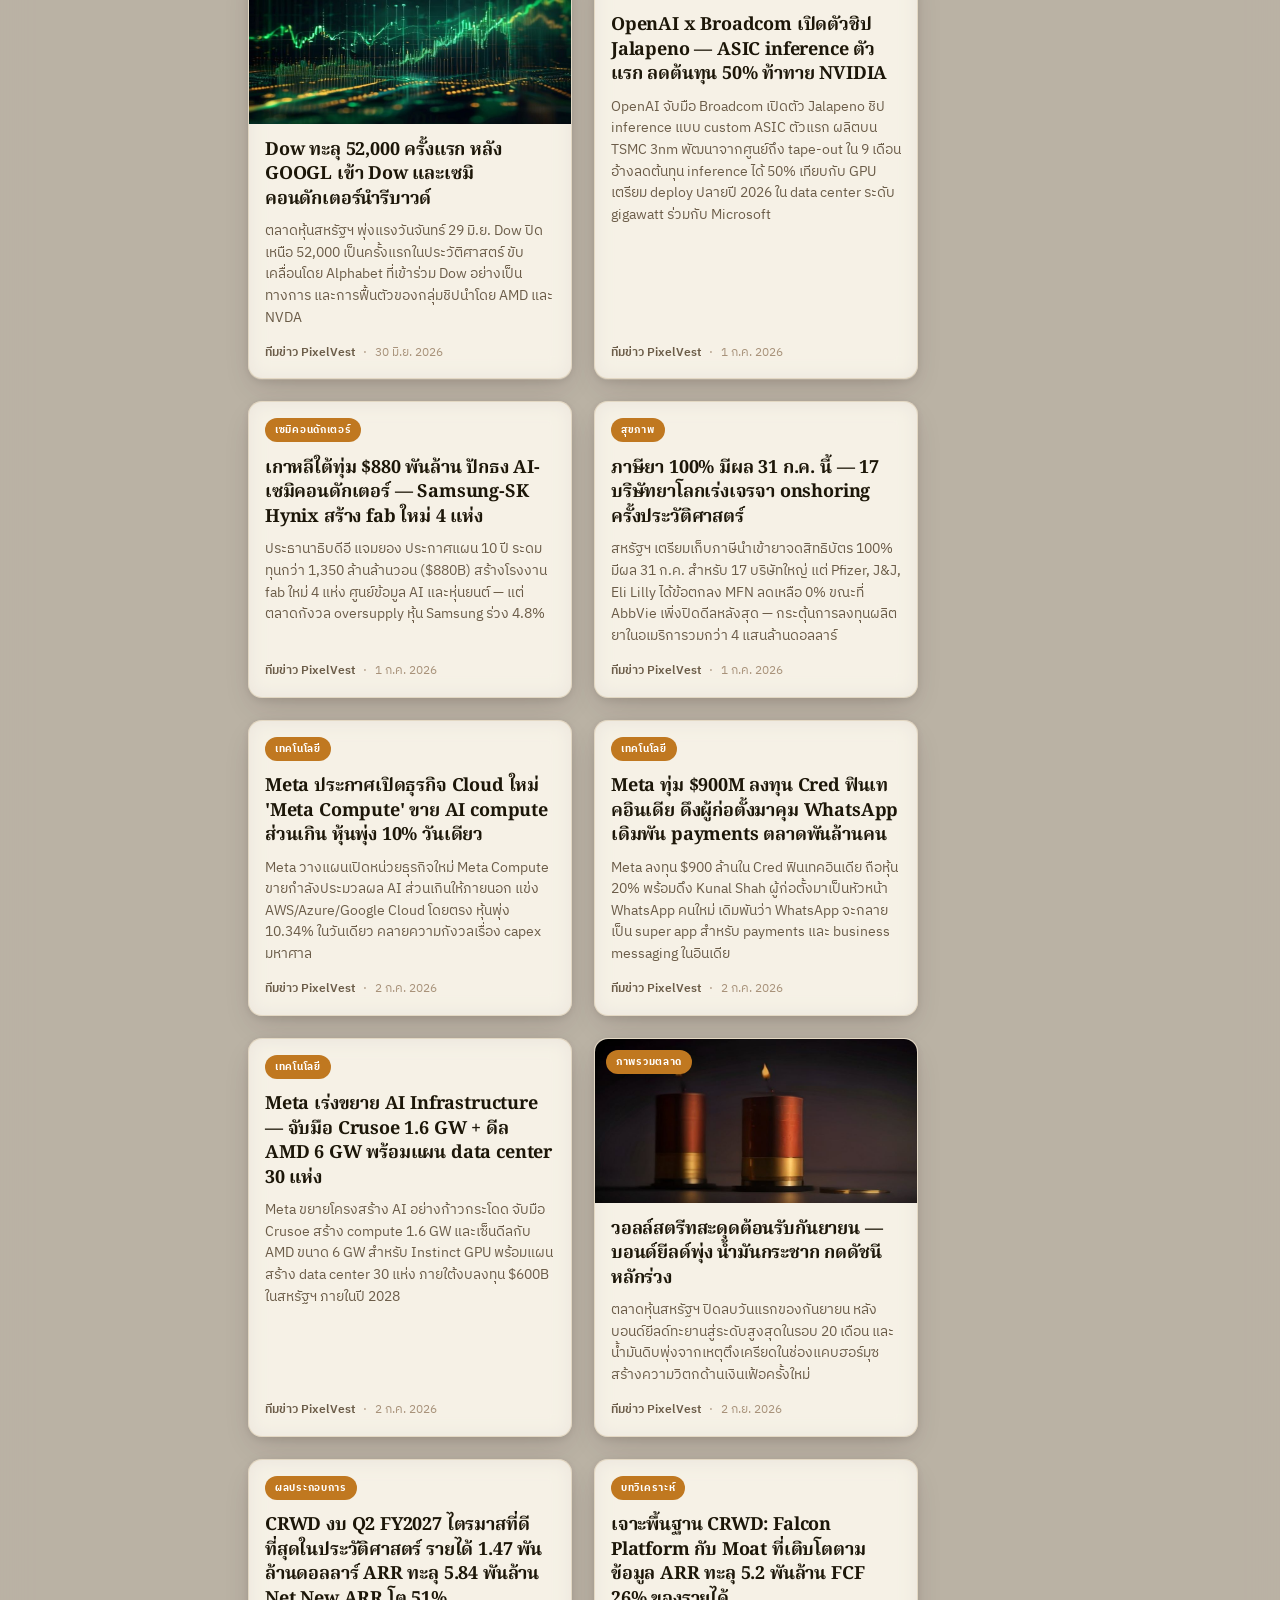
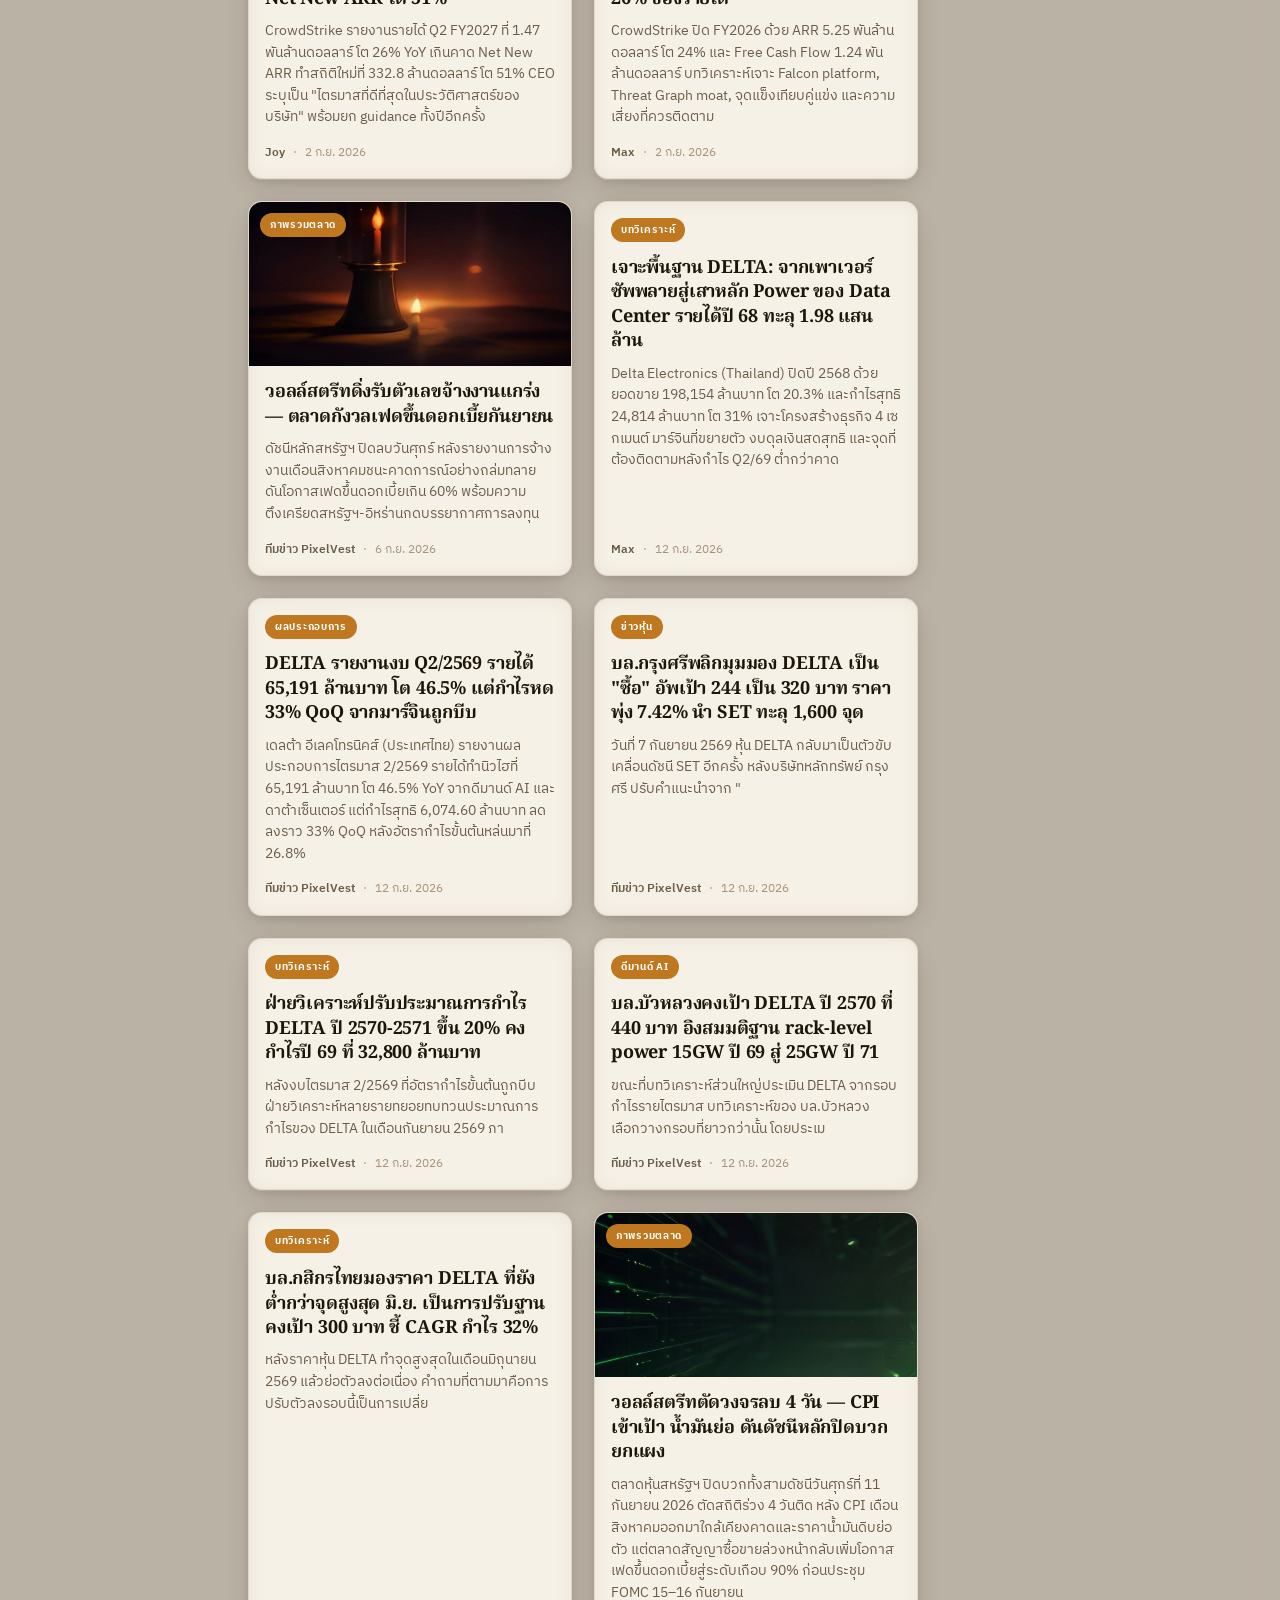
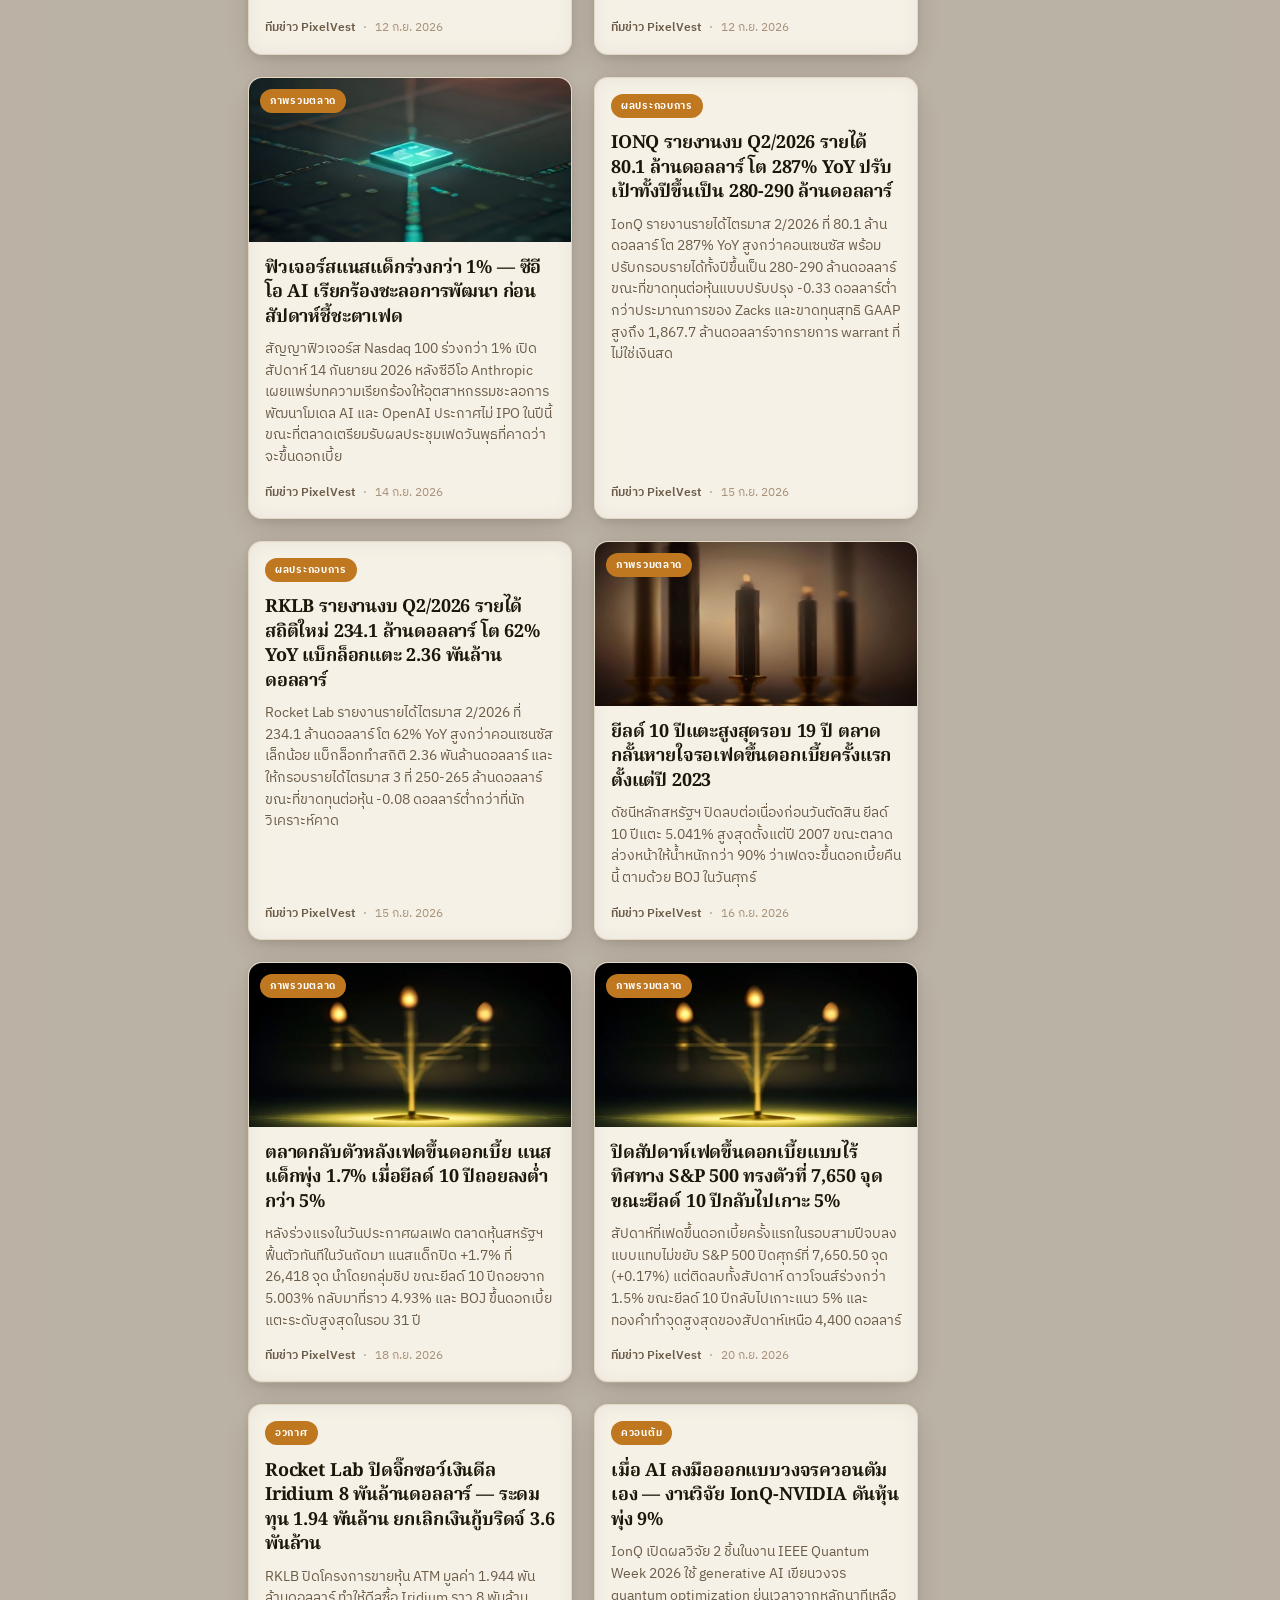
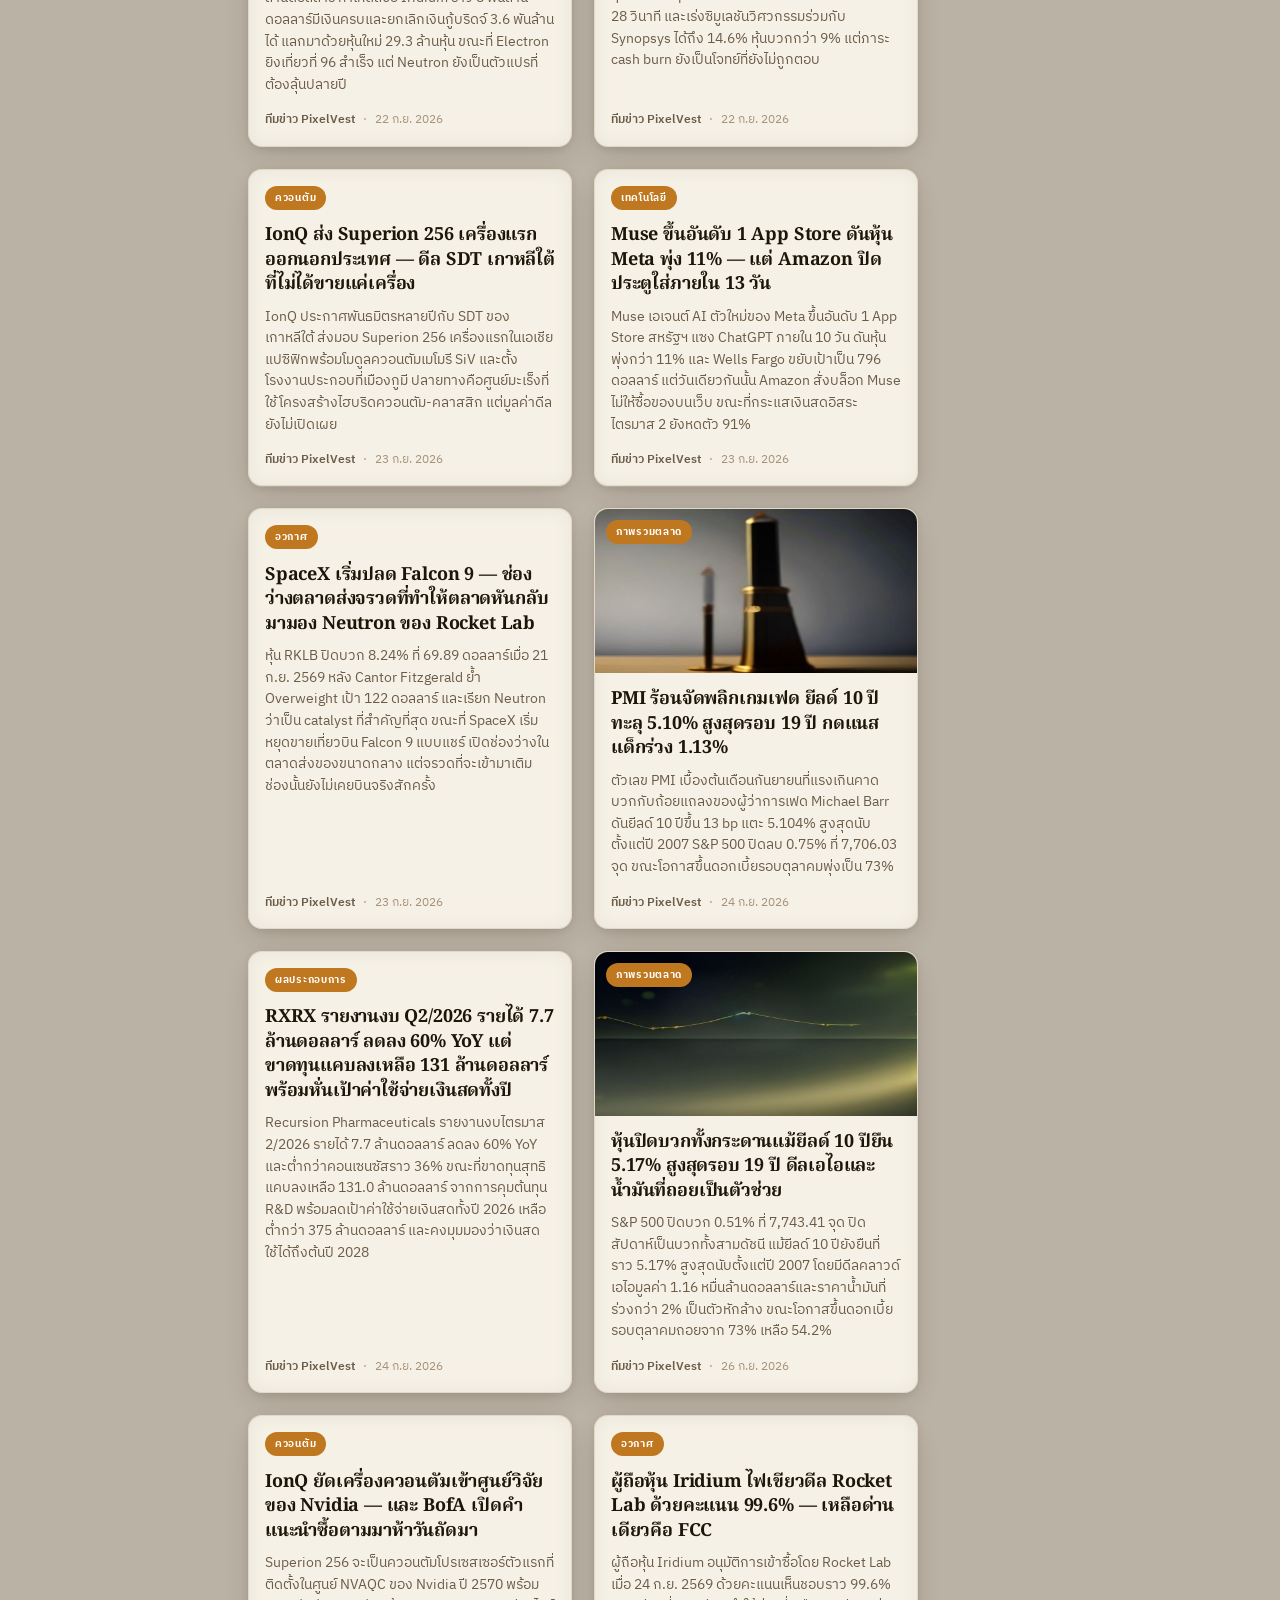
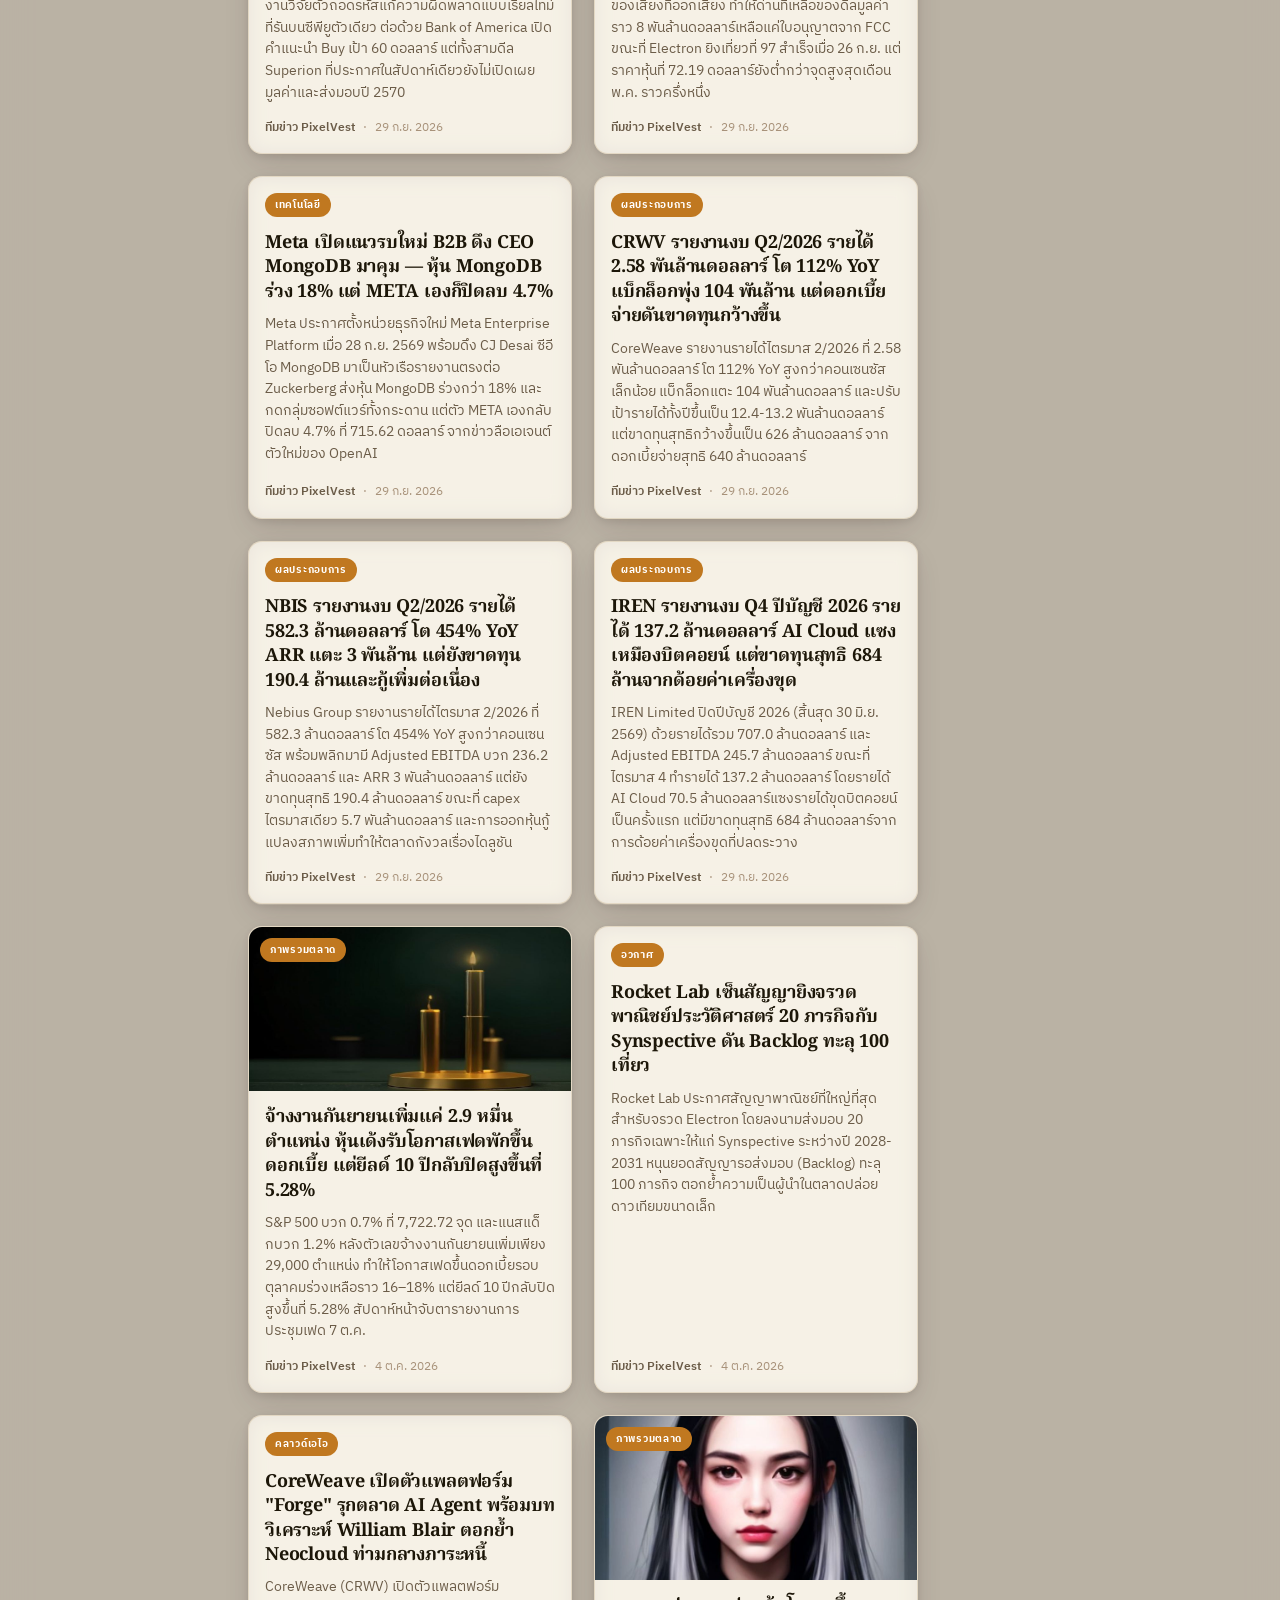
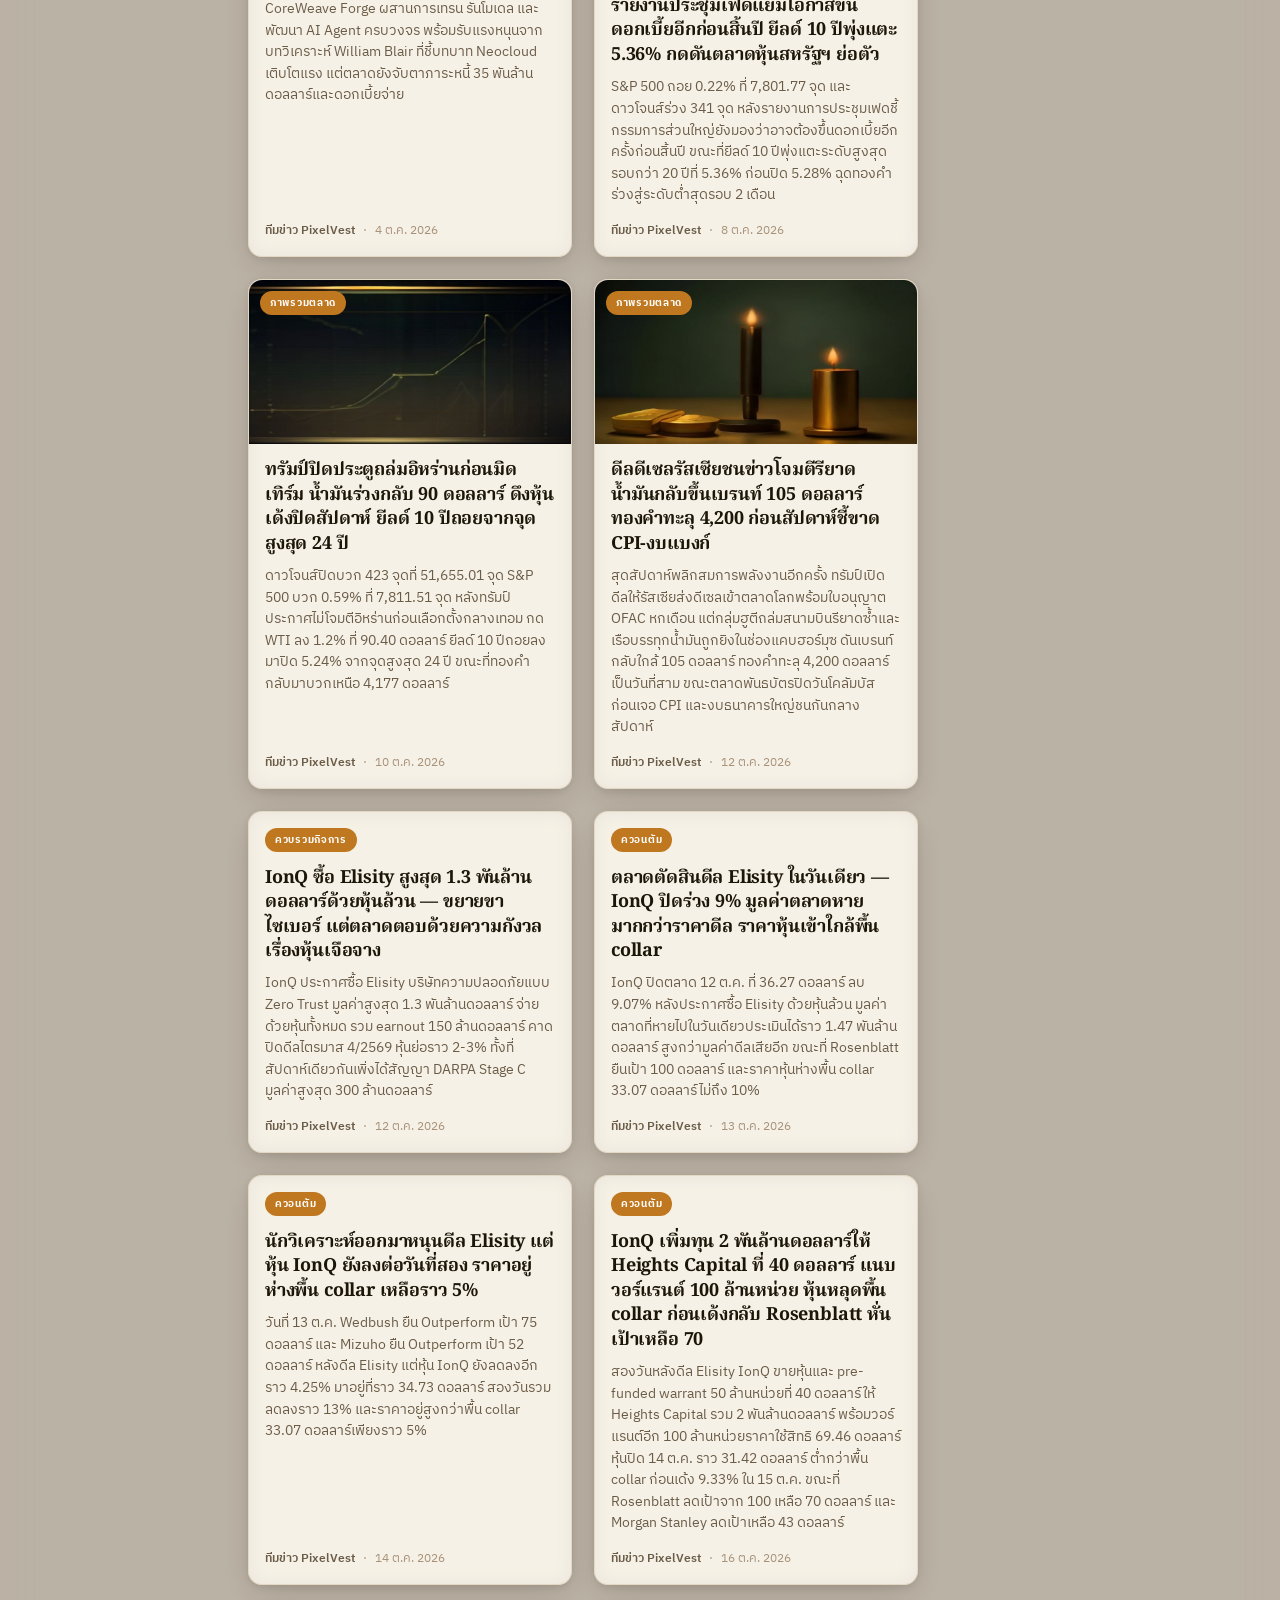
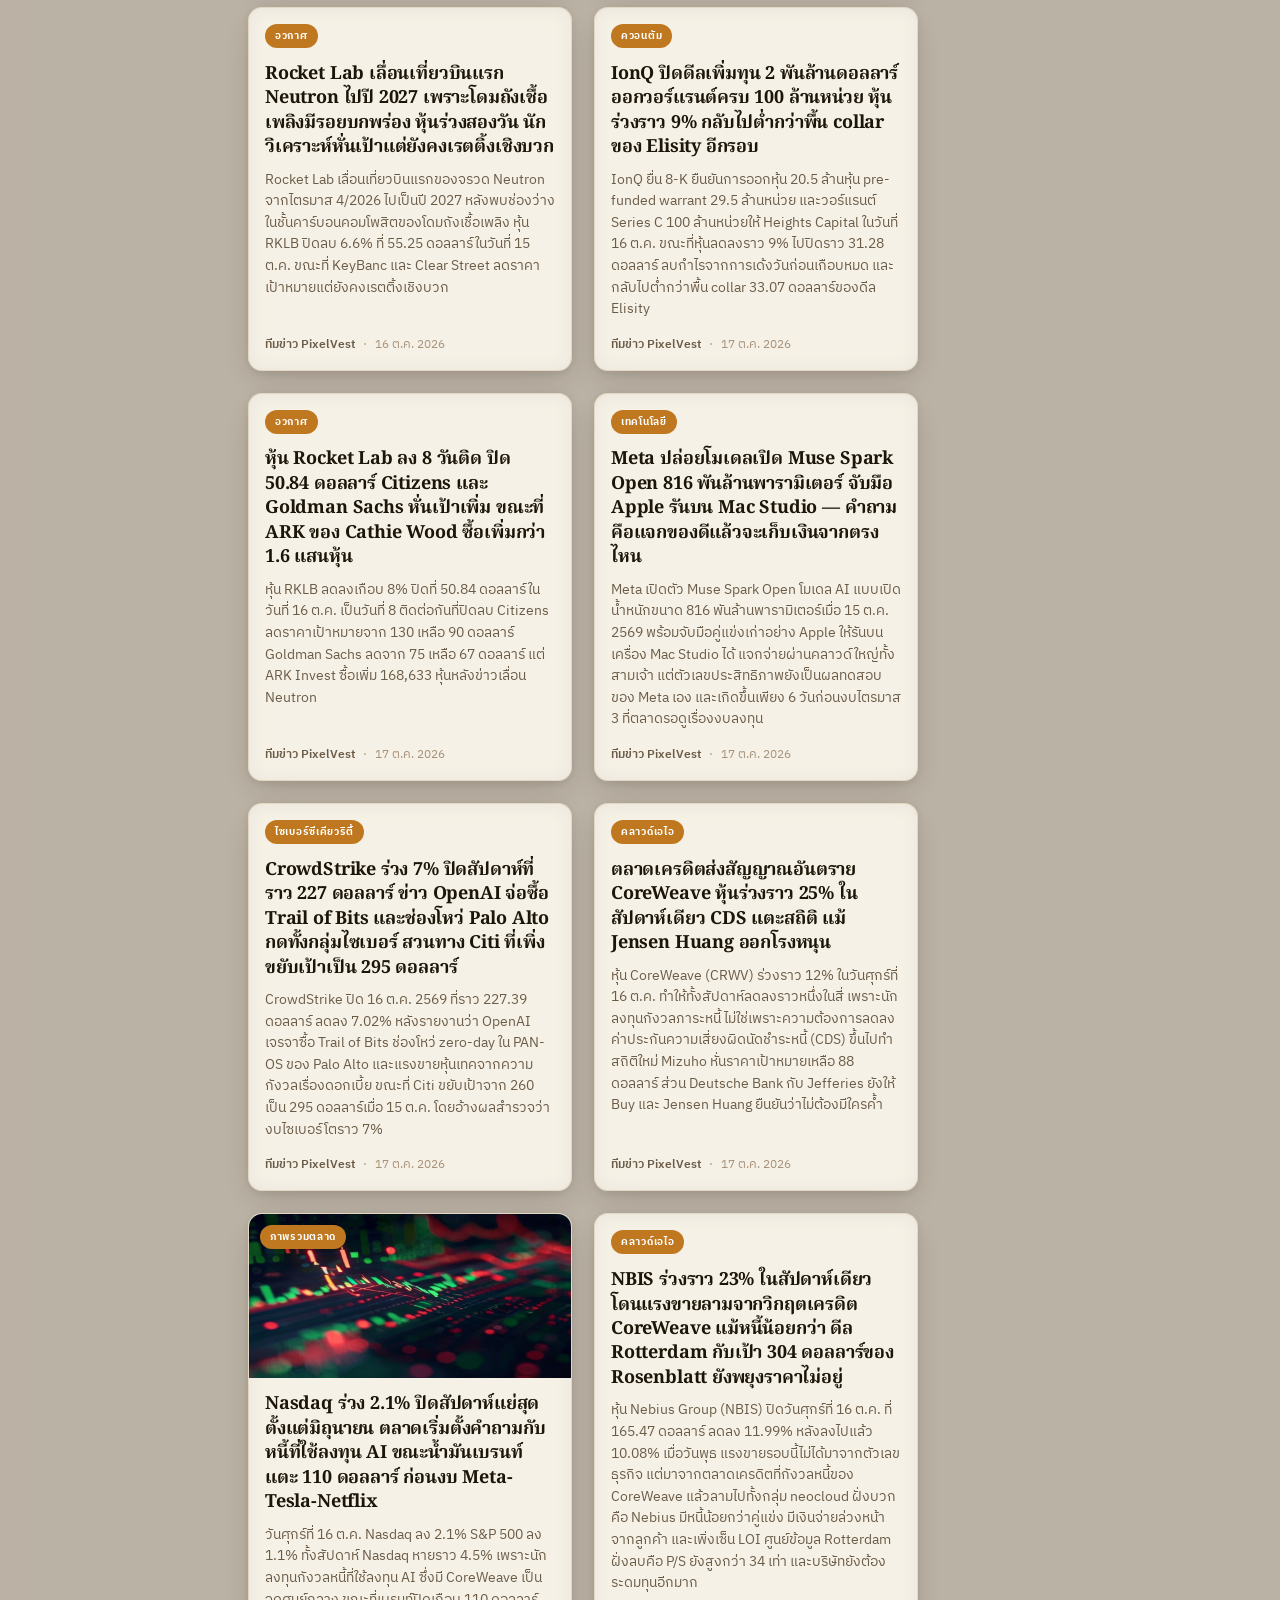
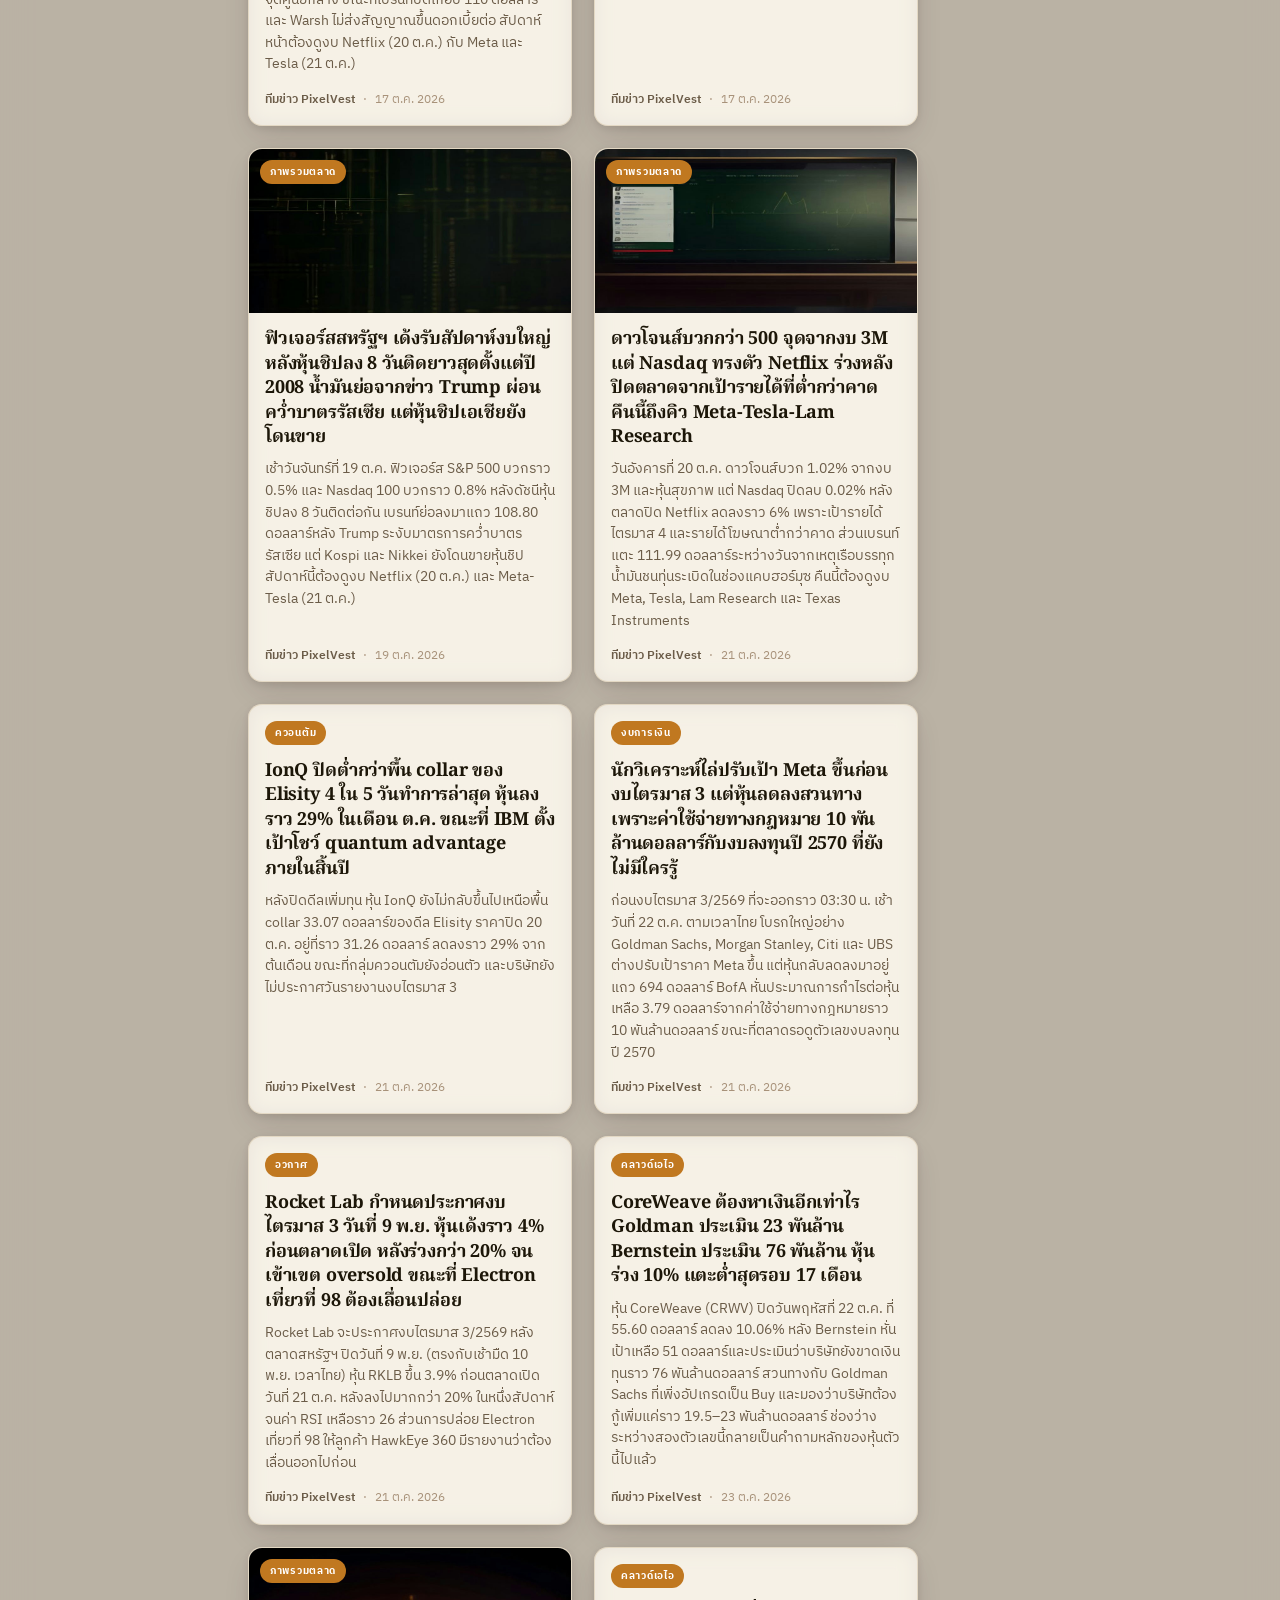
==== commit d65ea45c: "เพิ่มภาพรวมตลาด 2 พ.ย. 2569 (94) และข่าว GOOGL (95): พรีวิวสัปดาห์เลือกตั้งกลางเทอม งบ Apple-AMD ตัว" ====
--- a/index.html
+++ b/index.html
@@ -38,7 +38,7 @@
 
 <script src="js/data.js?v=12"></script>
 <script src="js/quotes.js?v=17"></script>
-<script src="js/articles.js?v=52"></script>
+<script src="js/articles.js?v=53"></script>
 <script src="js/config.js?v=10"></script>
 <script src="js/helpers.js?v=9"></script>
 <script src="js/views.js?v=16"></script>
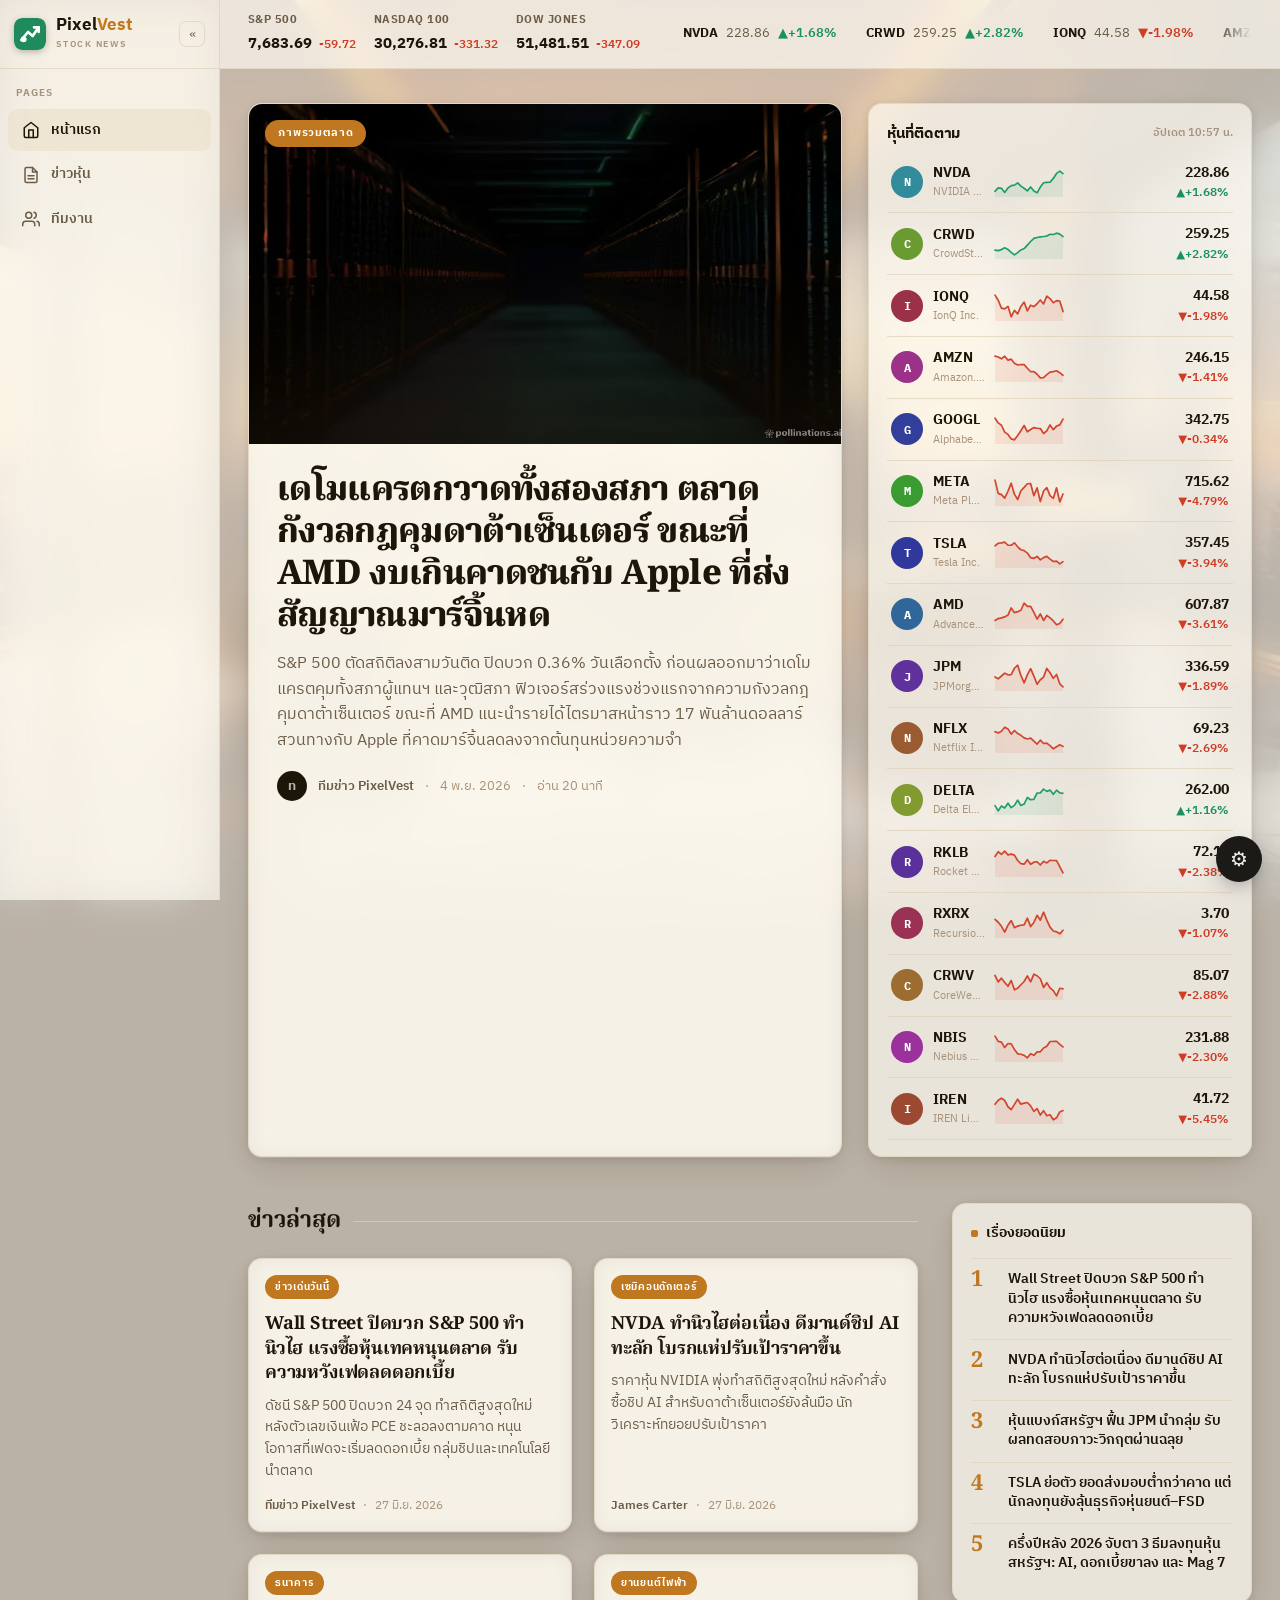
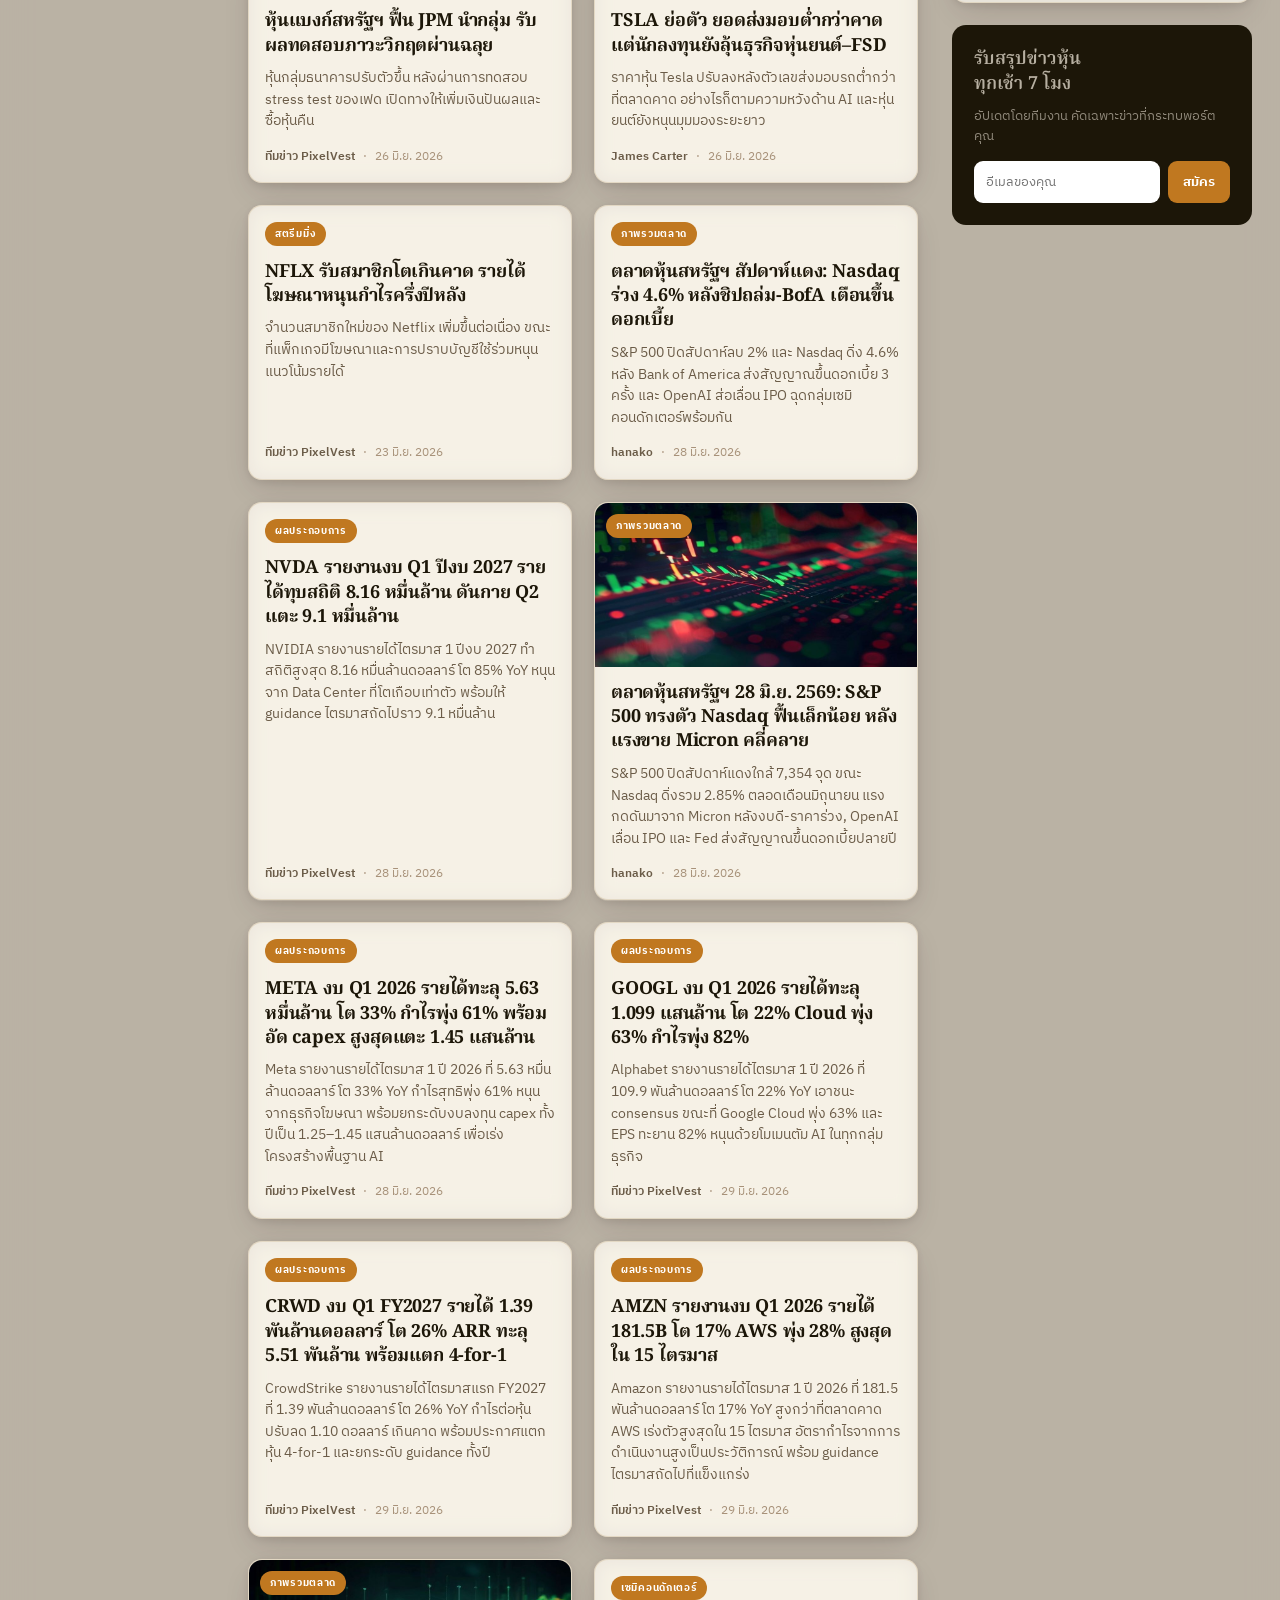
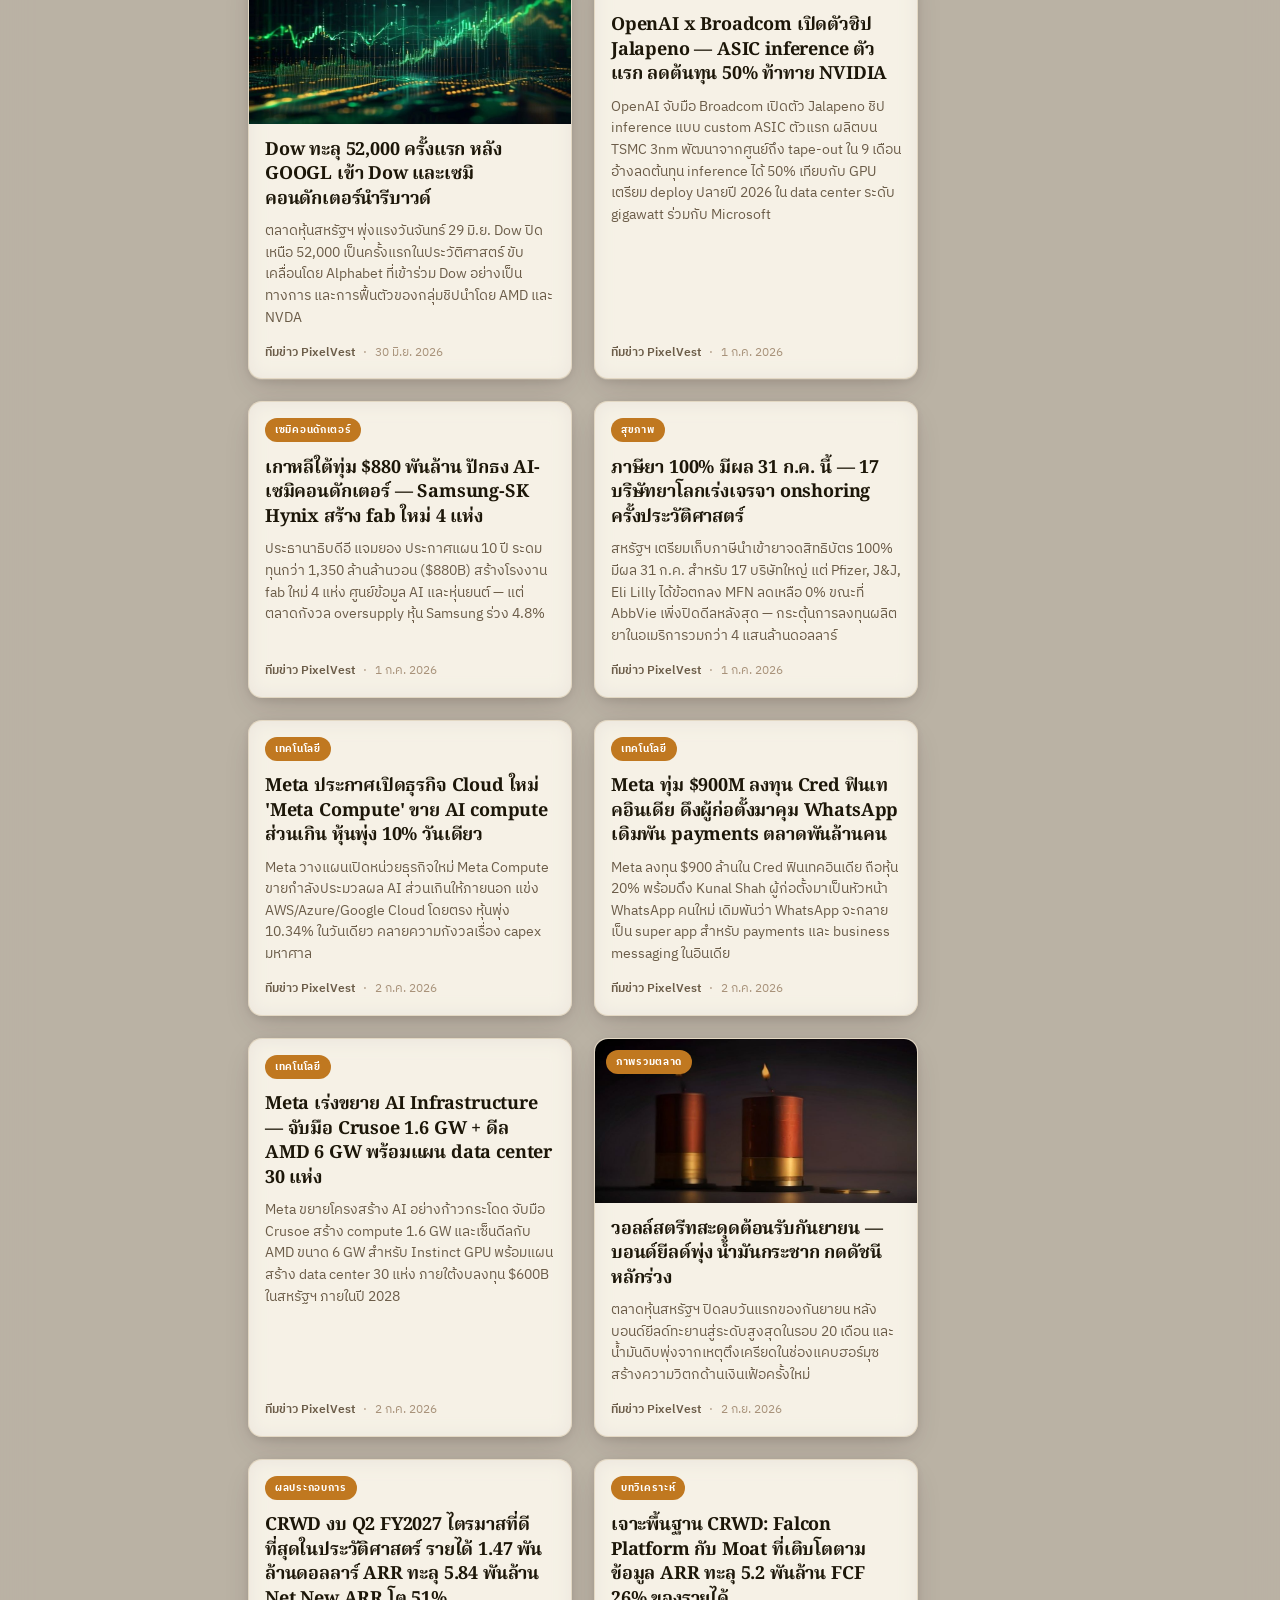
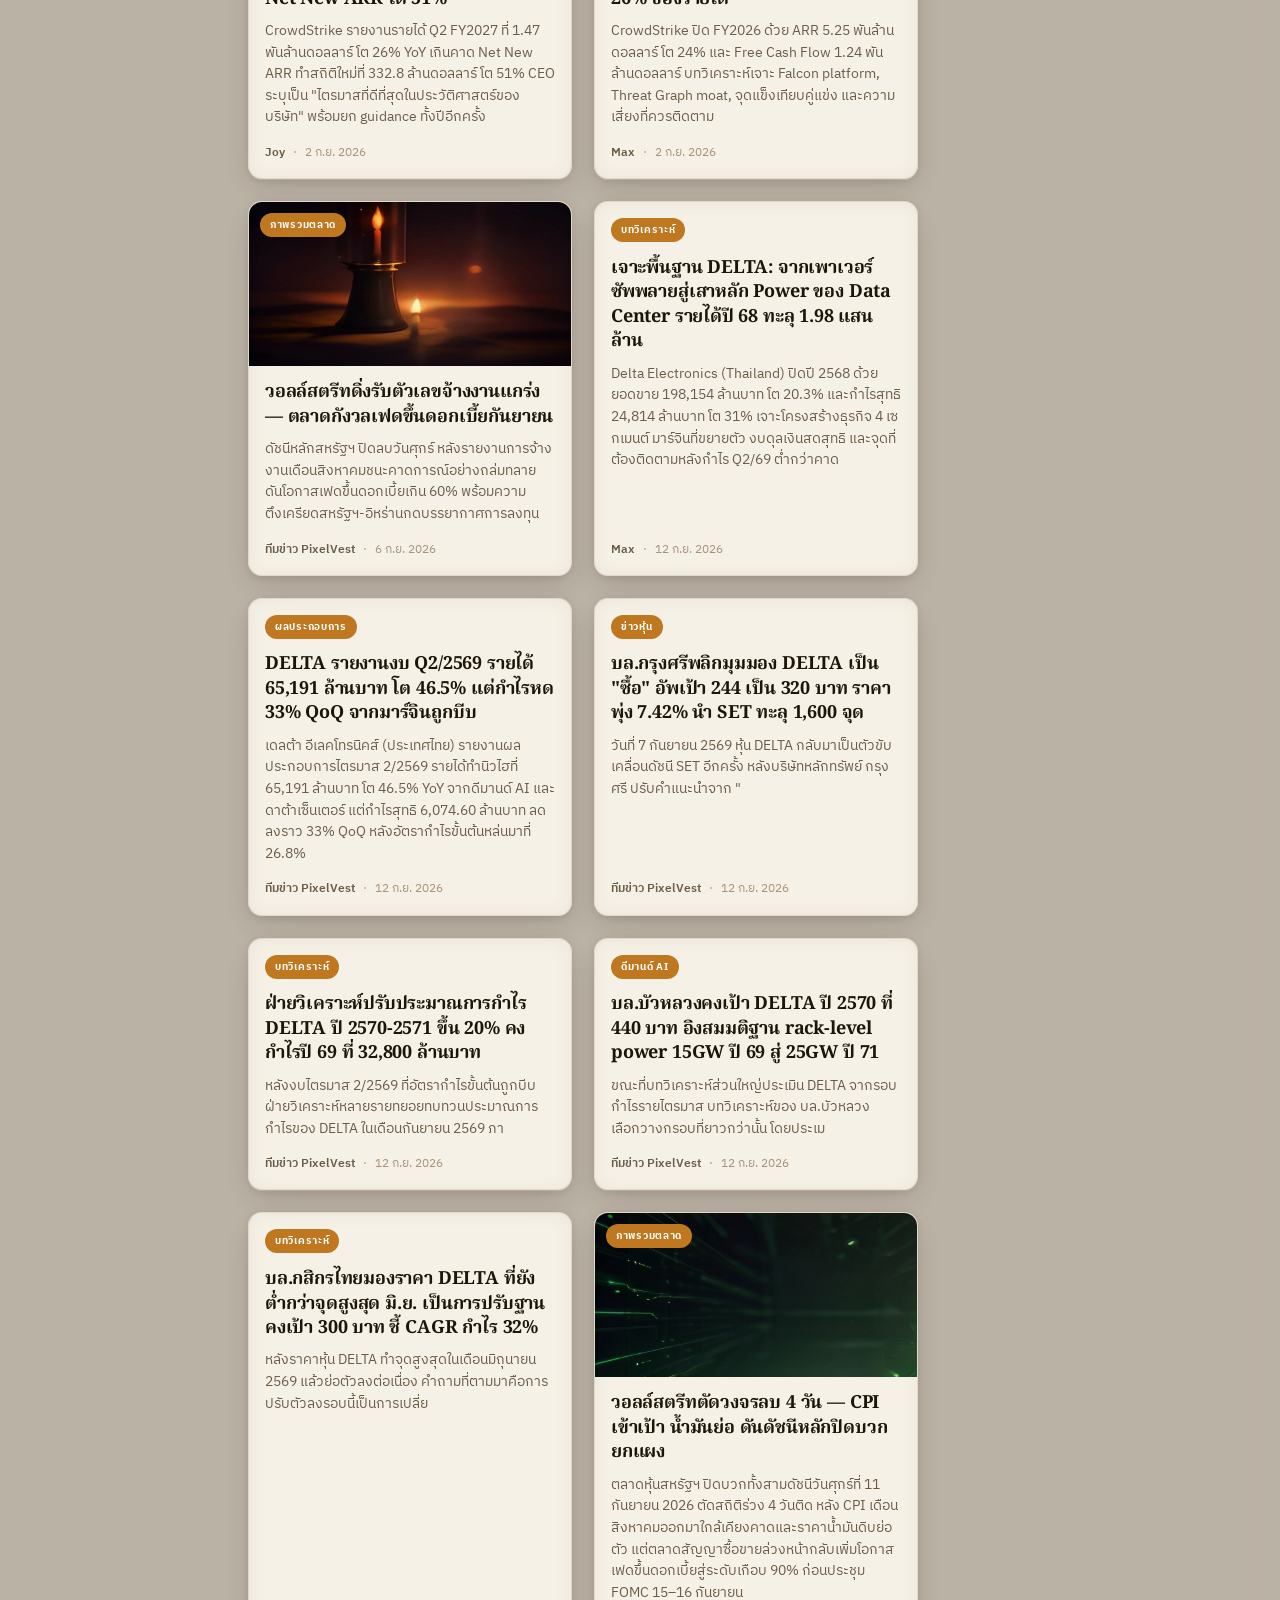
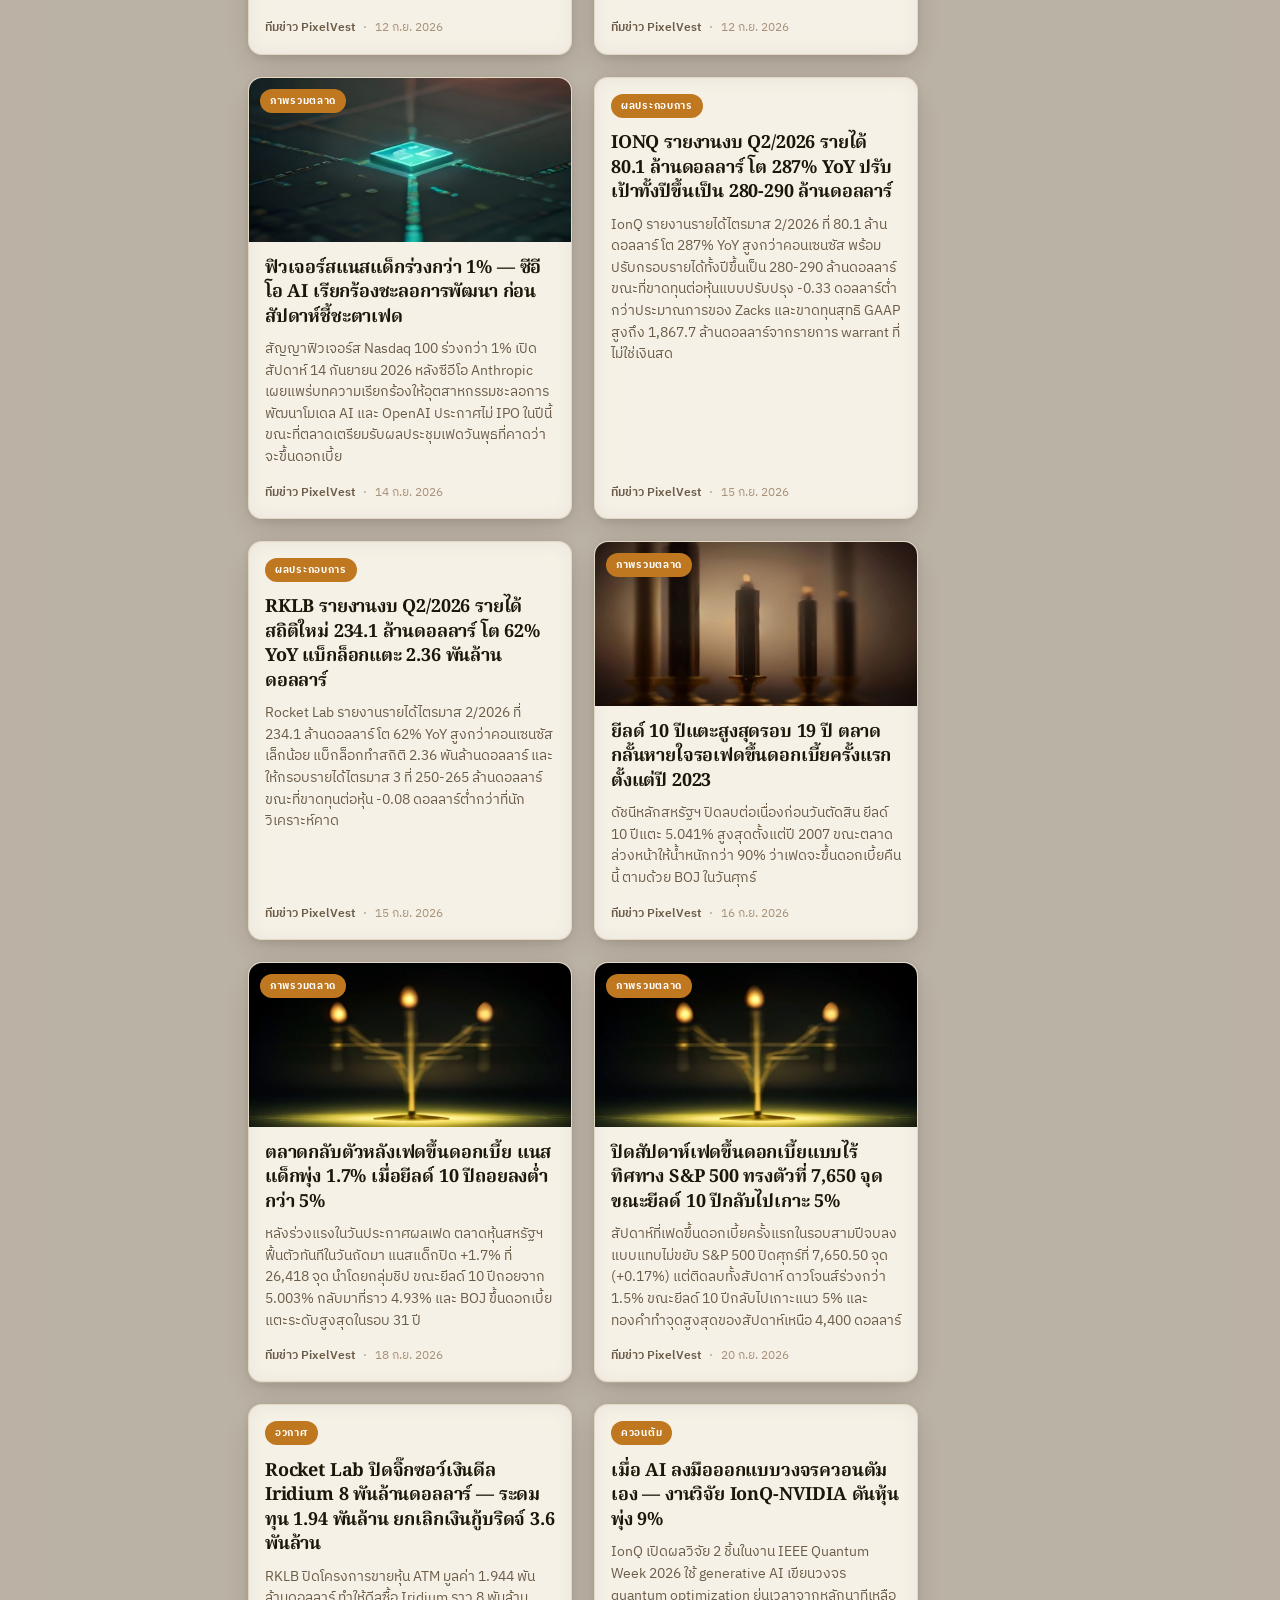
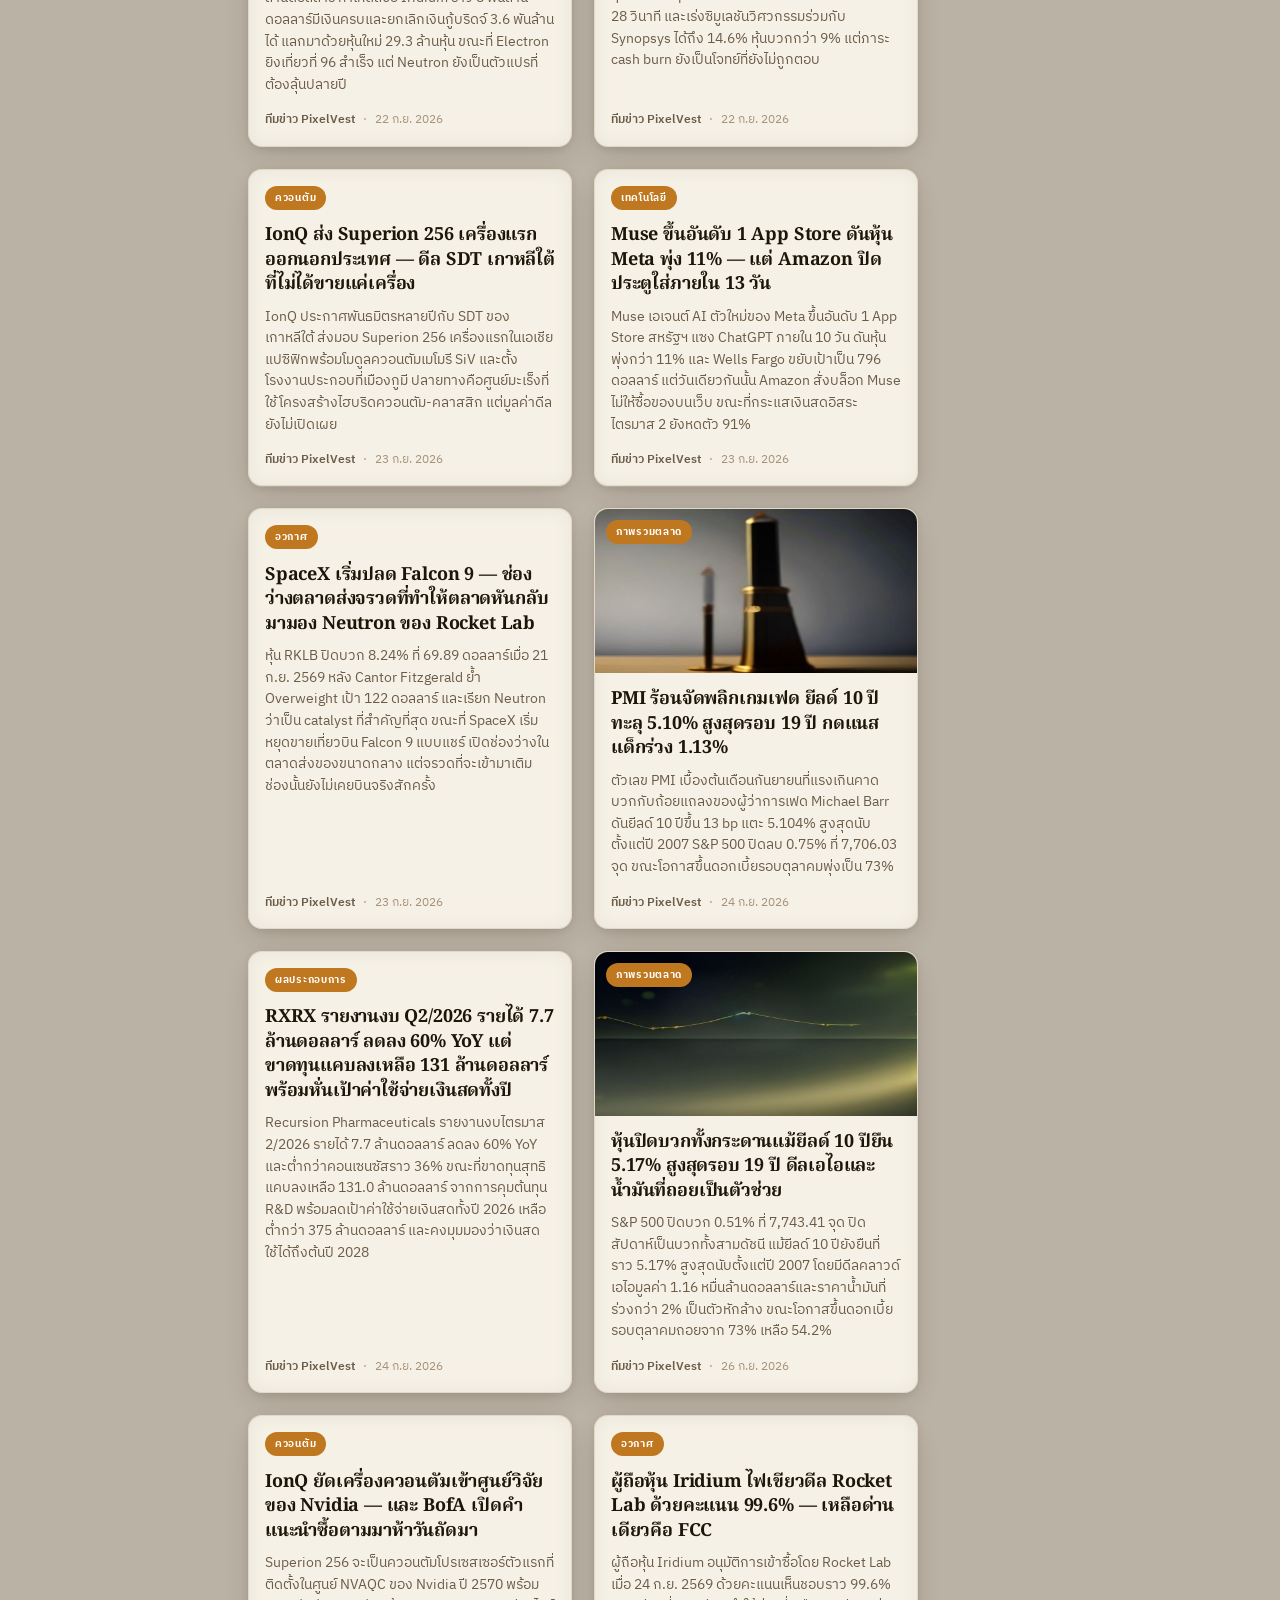
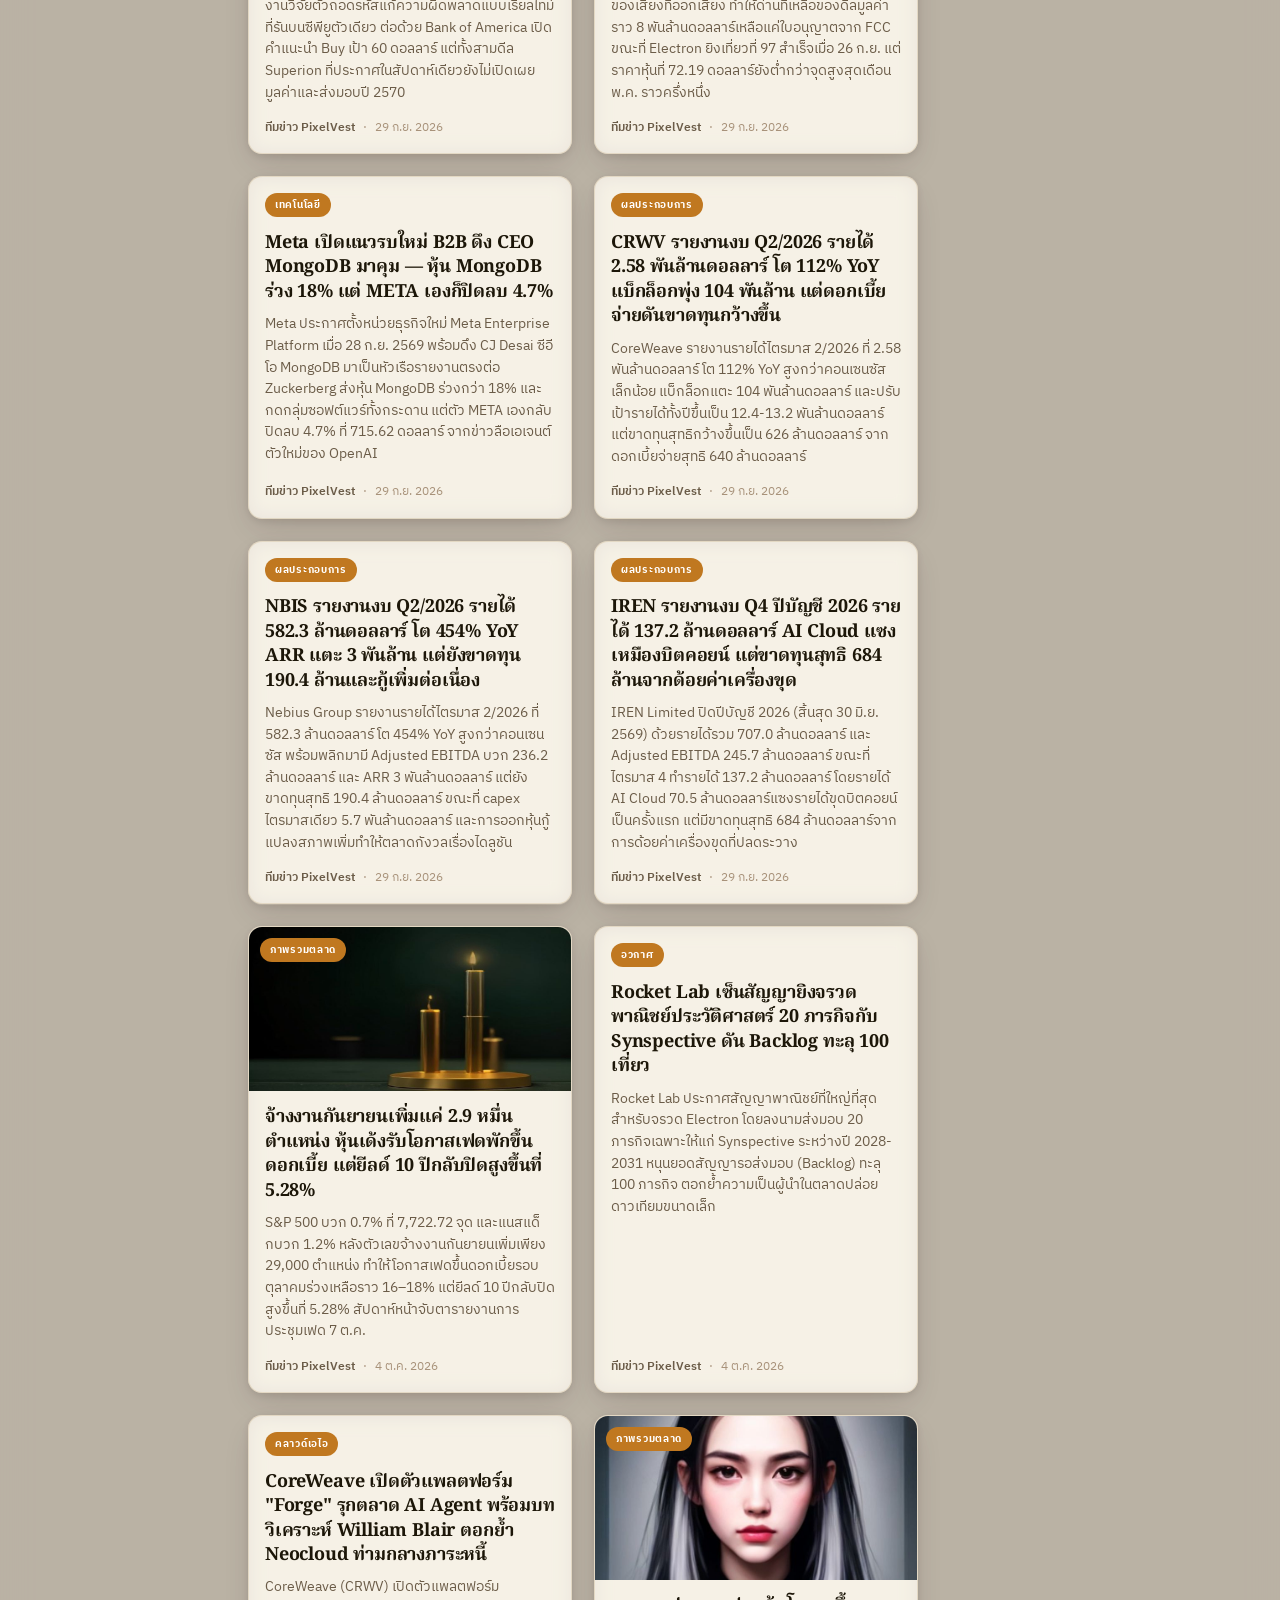
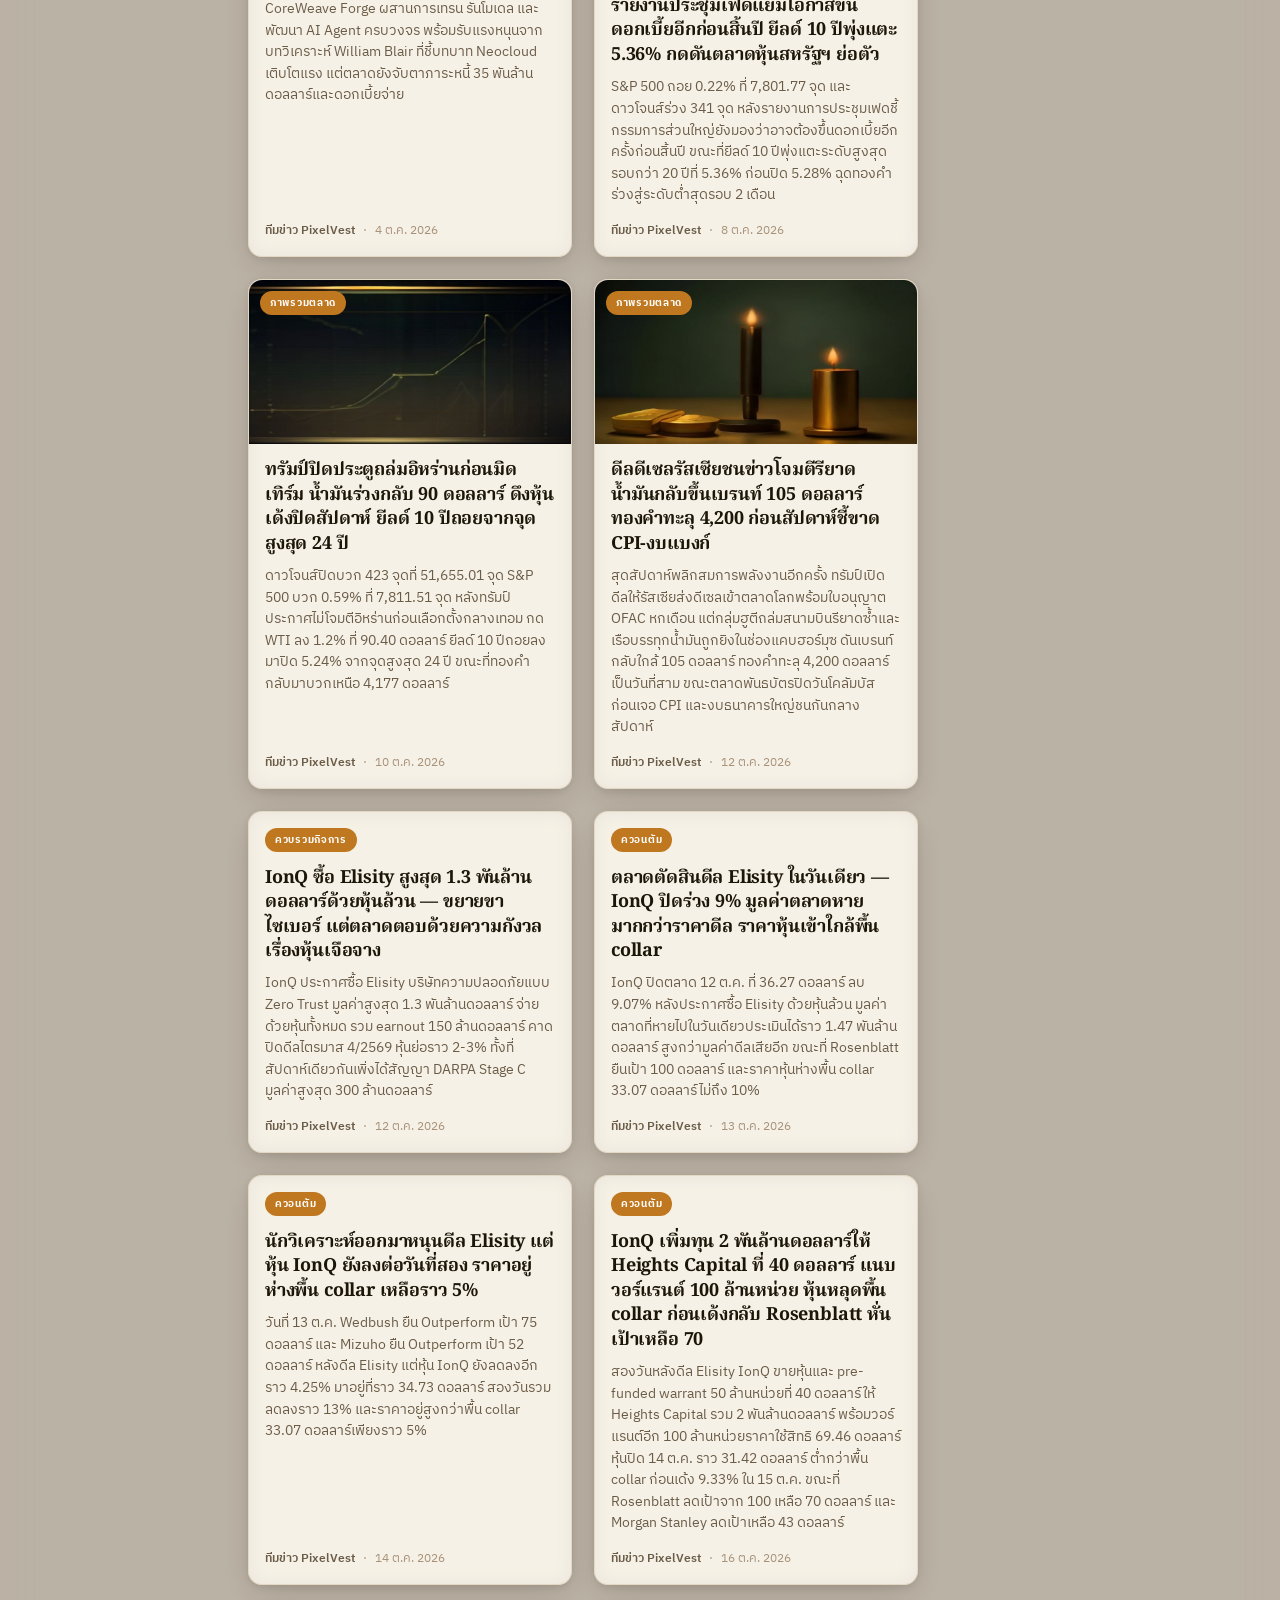
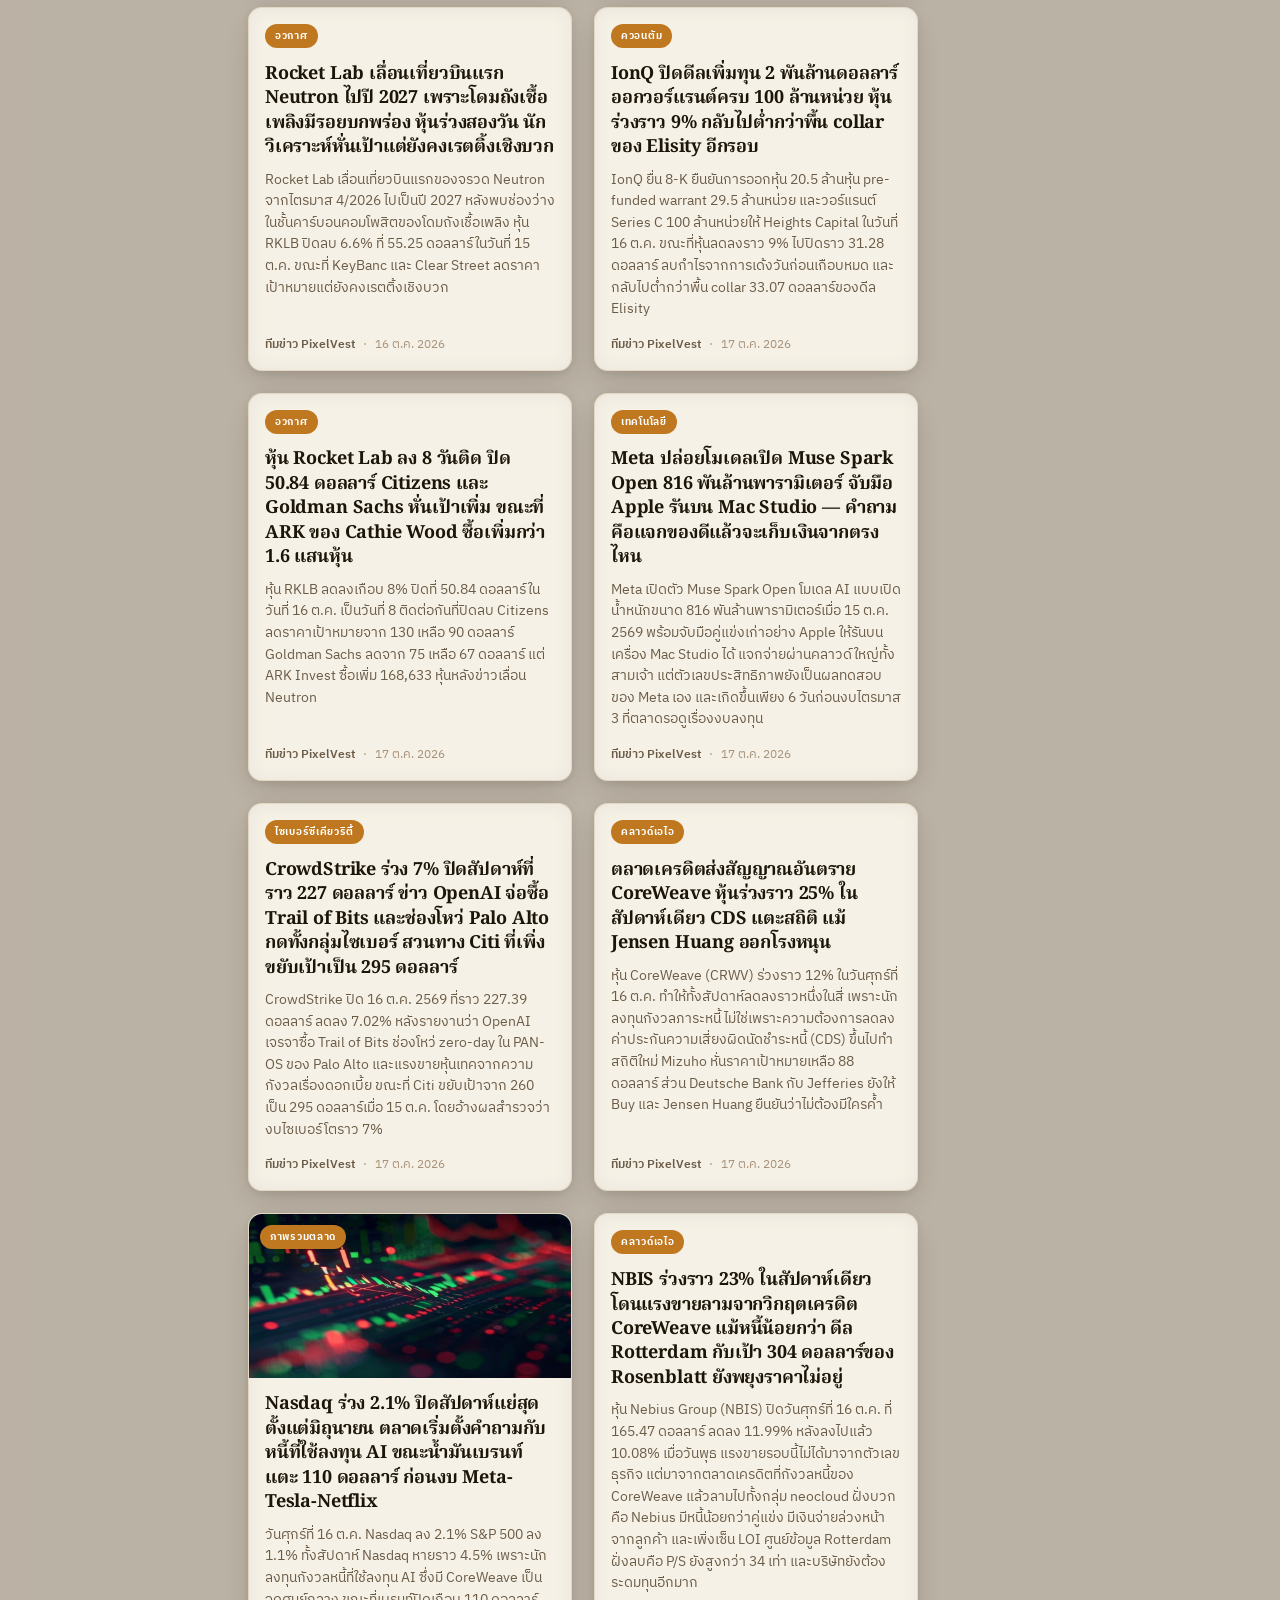
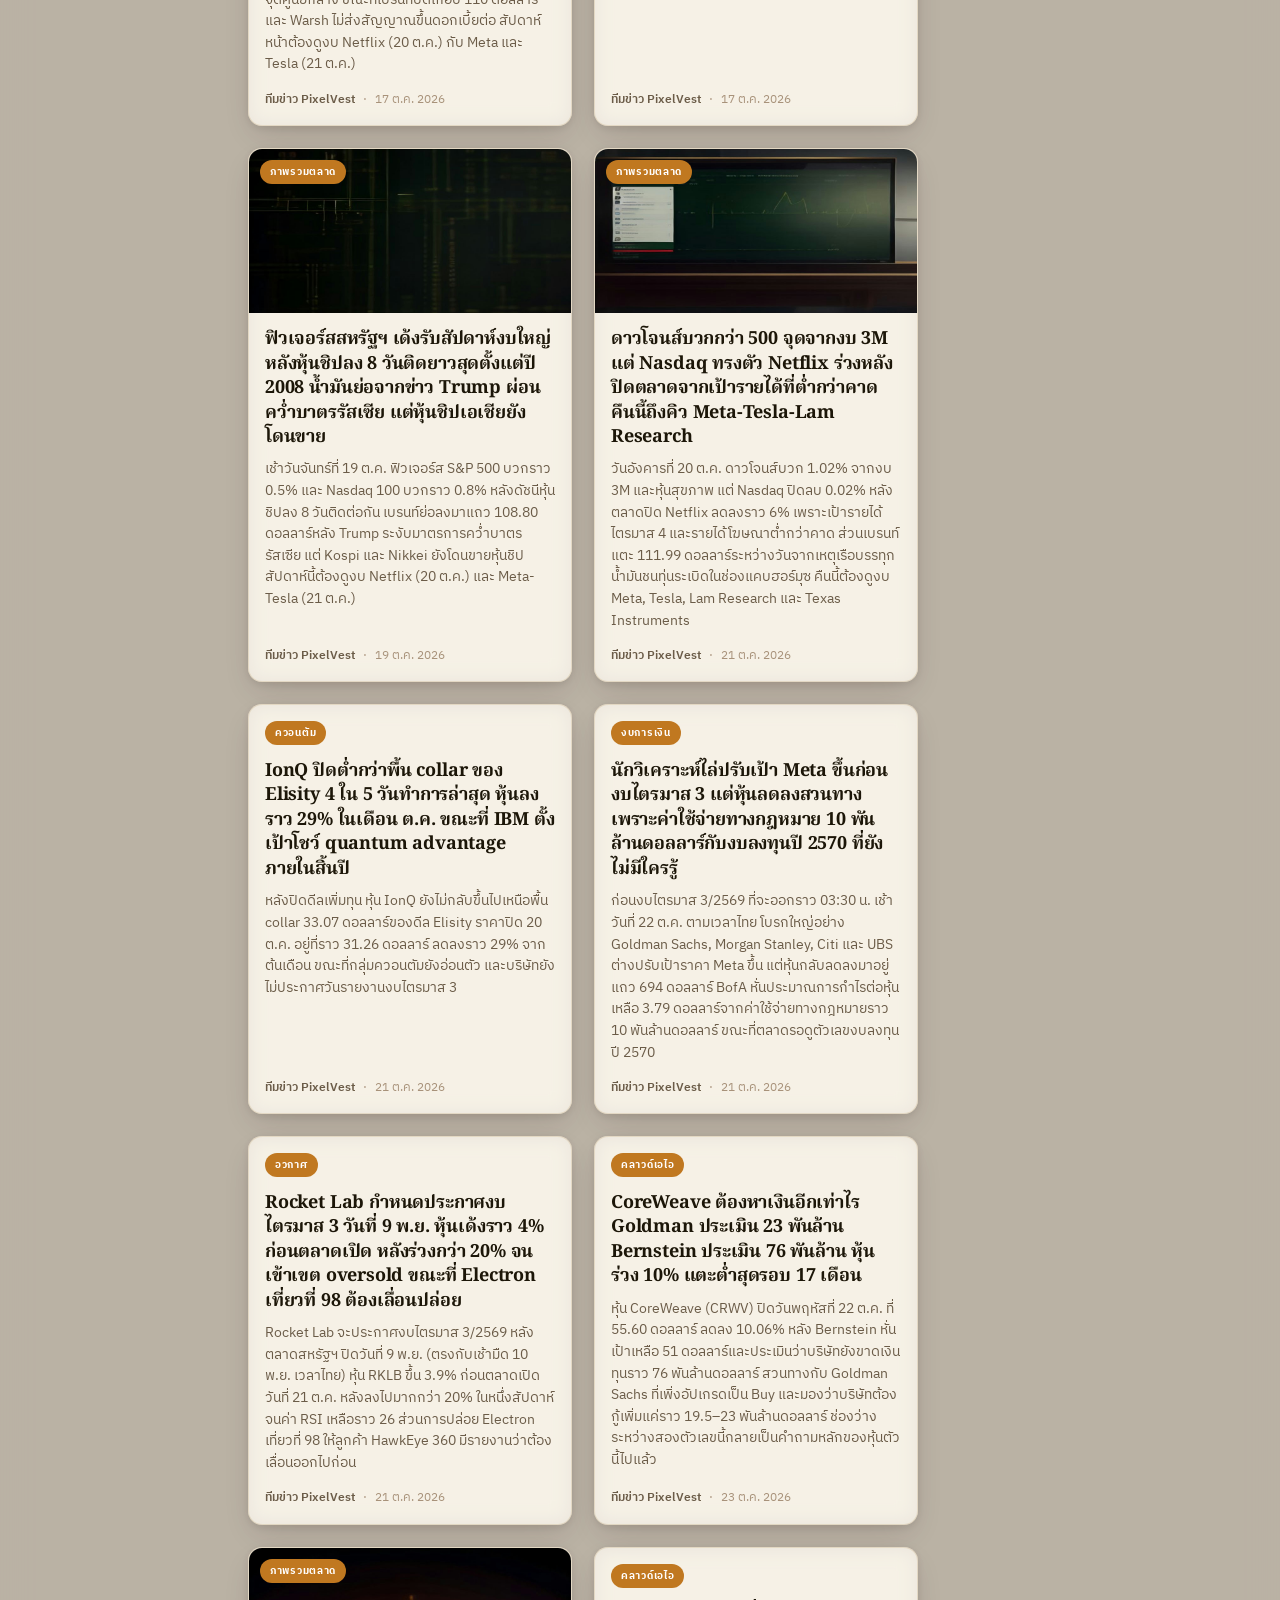
==== commit d10b4225: "เพิ่มภาพรวมตลาด 4 พ.ย. 2569 (96) และข่าว IONQ (97), RKLB (98): เดโมแครตกวาดสองสภา ตลาดกังวลกฎคุมดาต้" ====
--- a/index.html
+++ b/index.html
@@ -38,7 +38,7 @@
 
 <script src="js/data.js?v=12"></script>
 <script src="js/quotes.js?v=17"></script>
-<script src="js/articles.js?v=53"></script>
+<script src="js/articles.js?v=54"></script>
 <script src="js/config.js?v=10"></script>
 <script src="js/helpers.js?v=9"></script>
 <script src="js/views.js?v=16"></script>
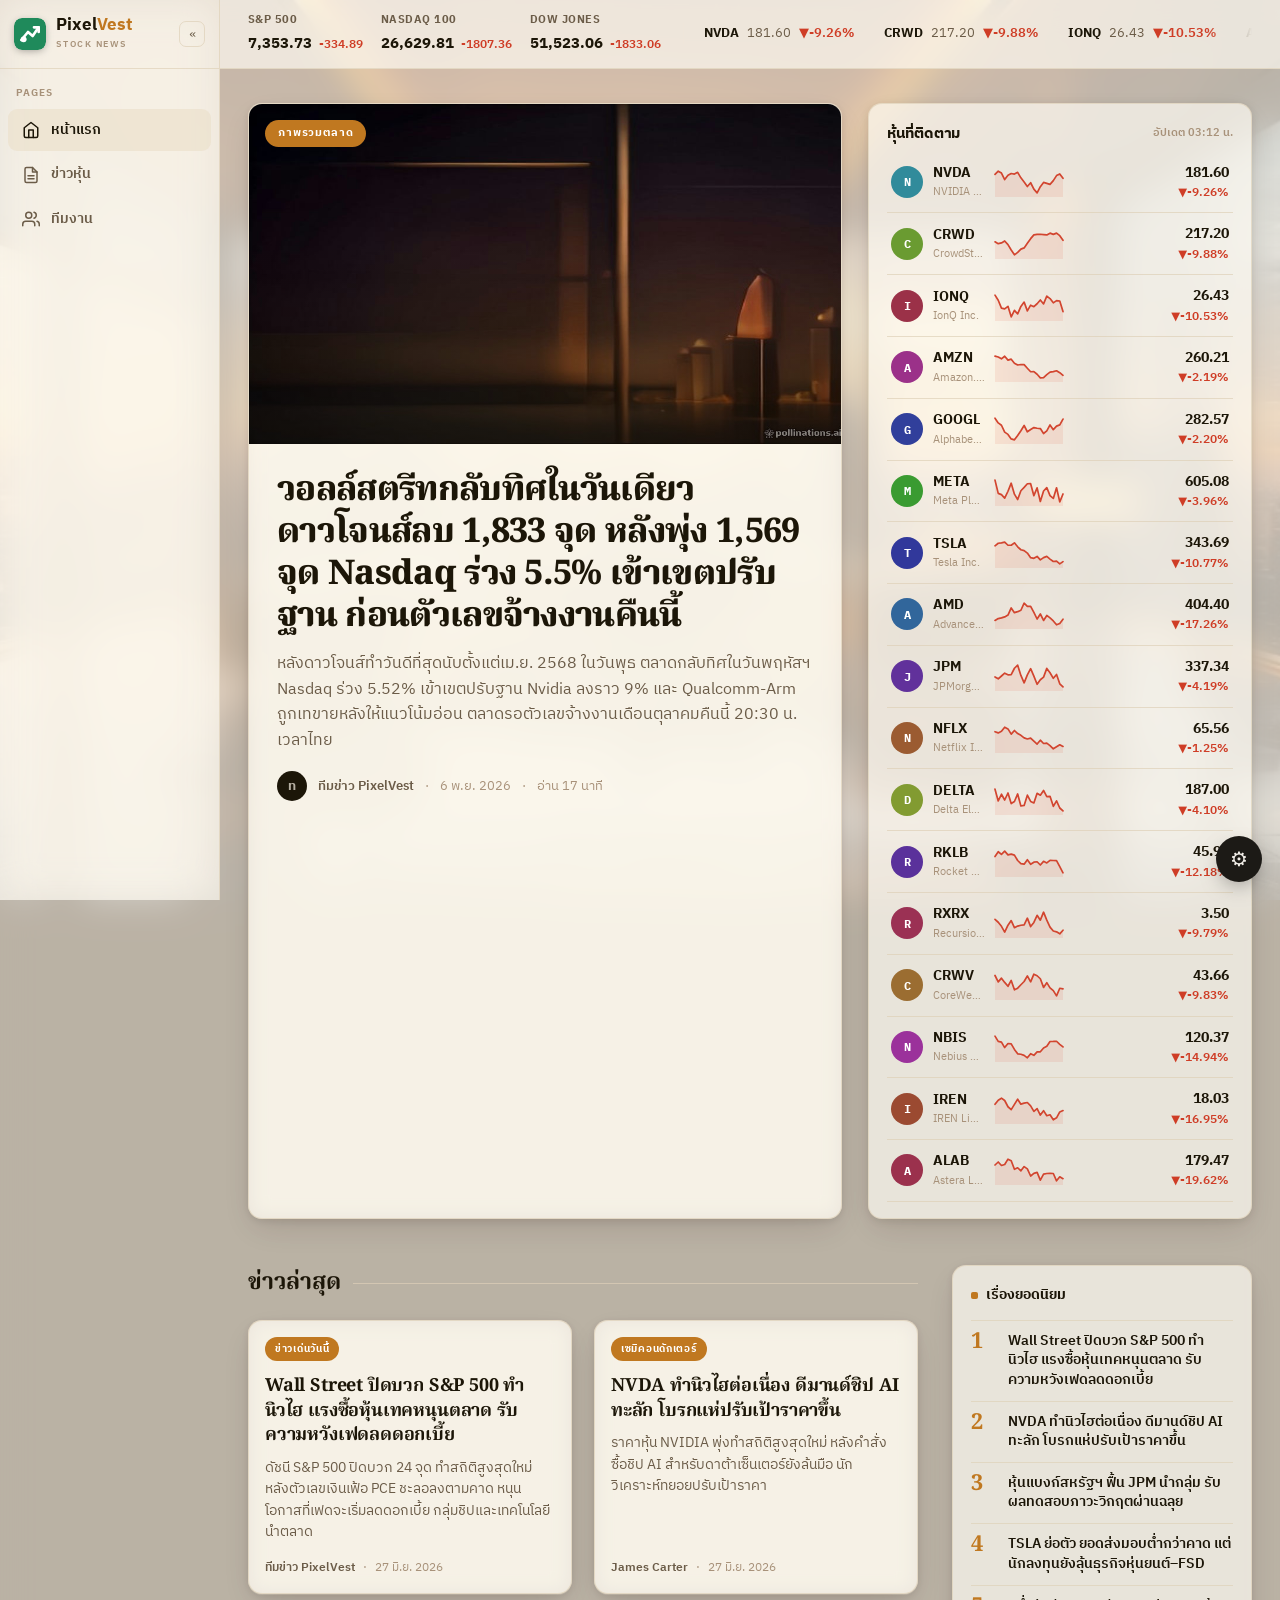
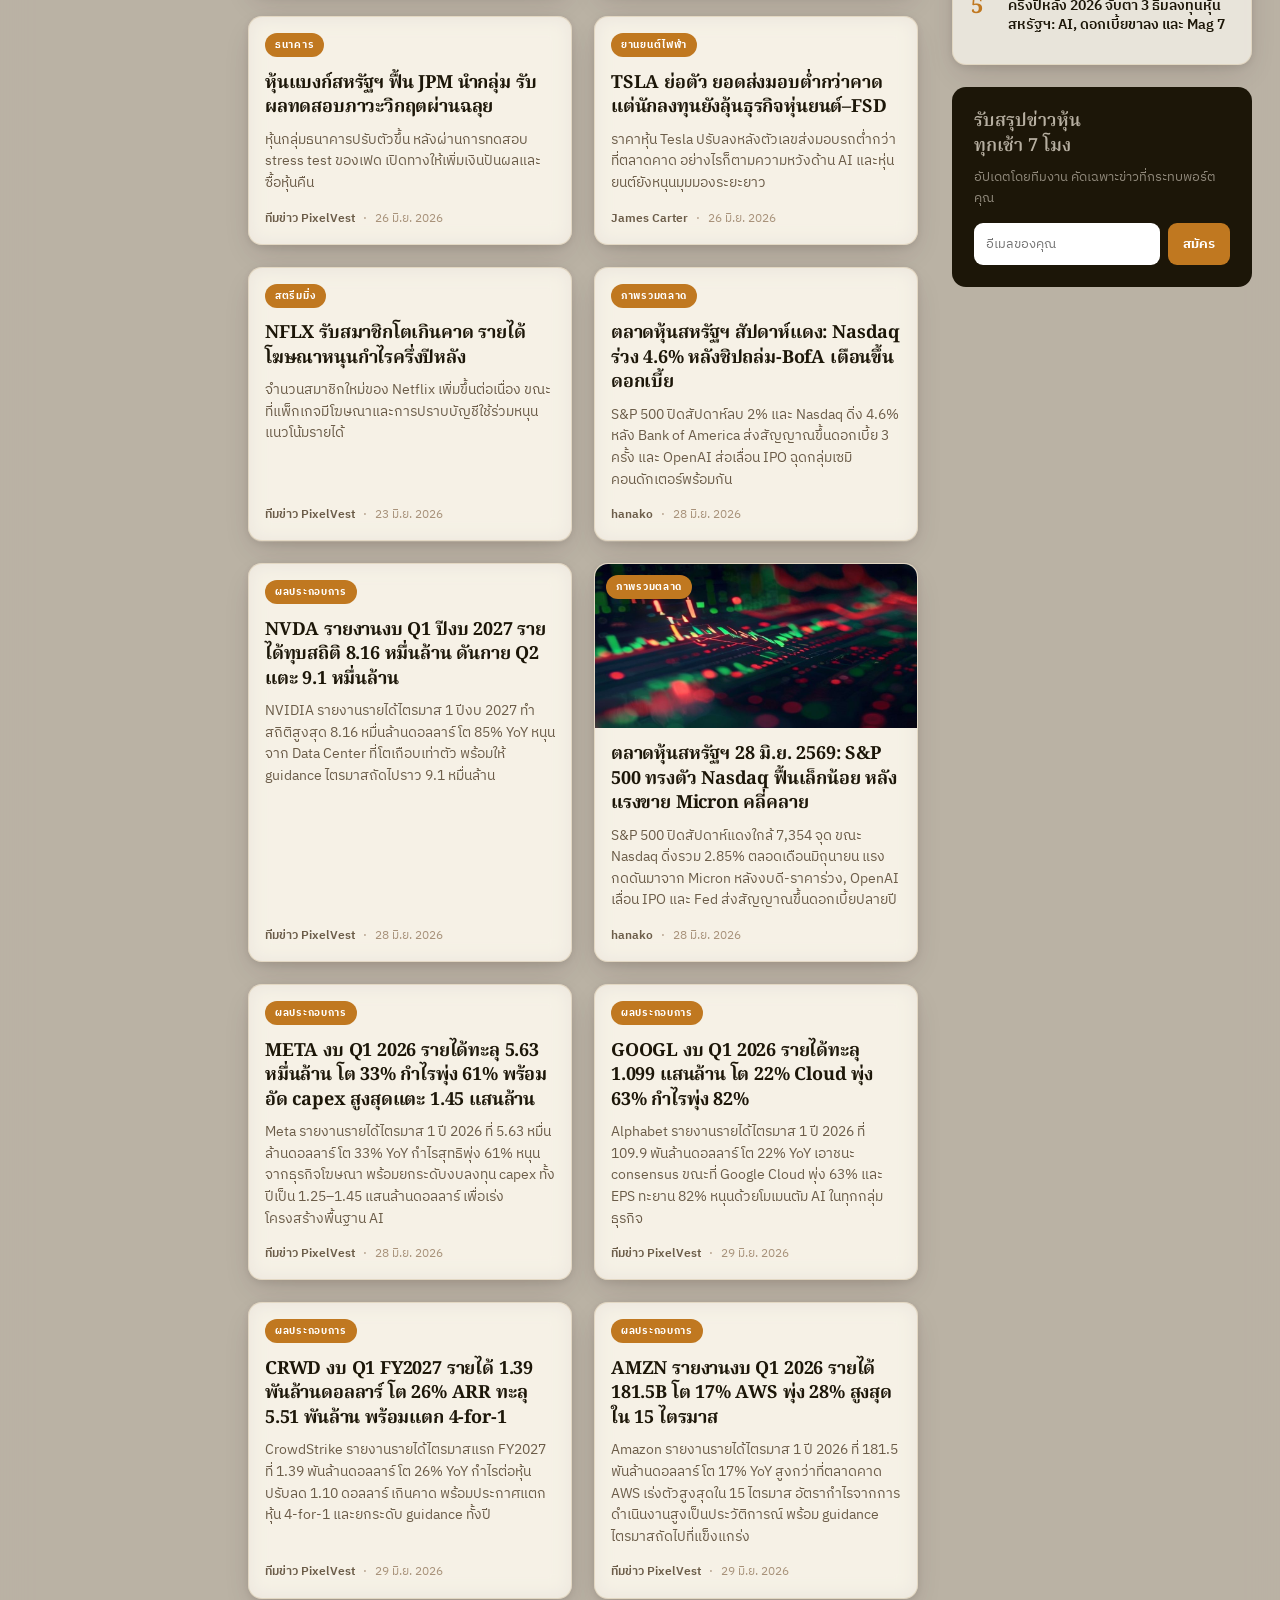
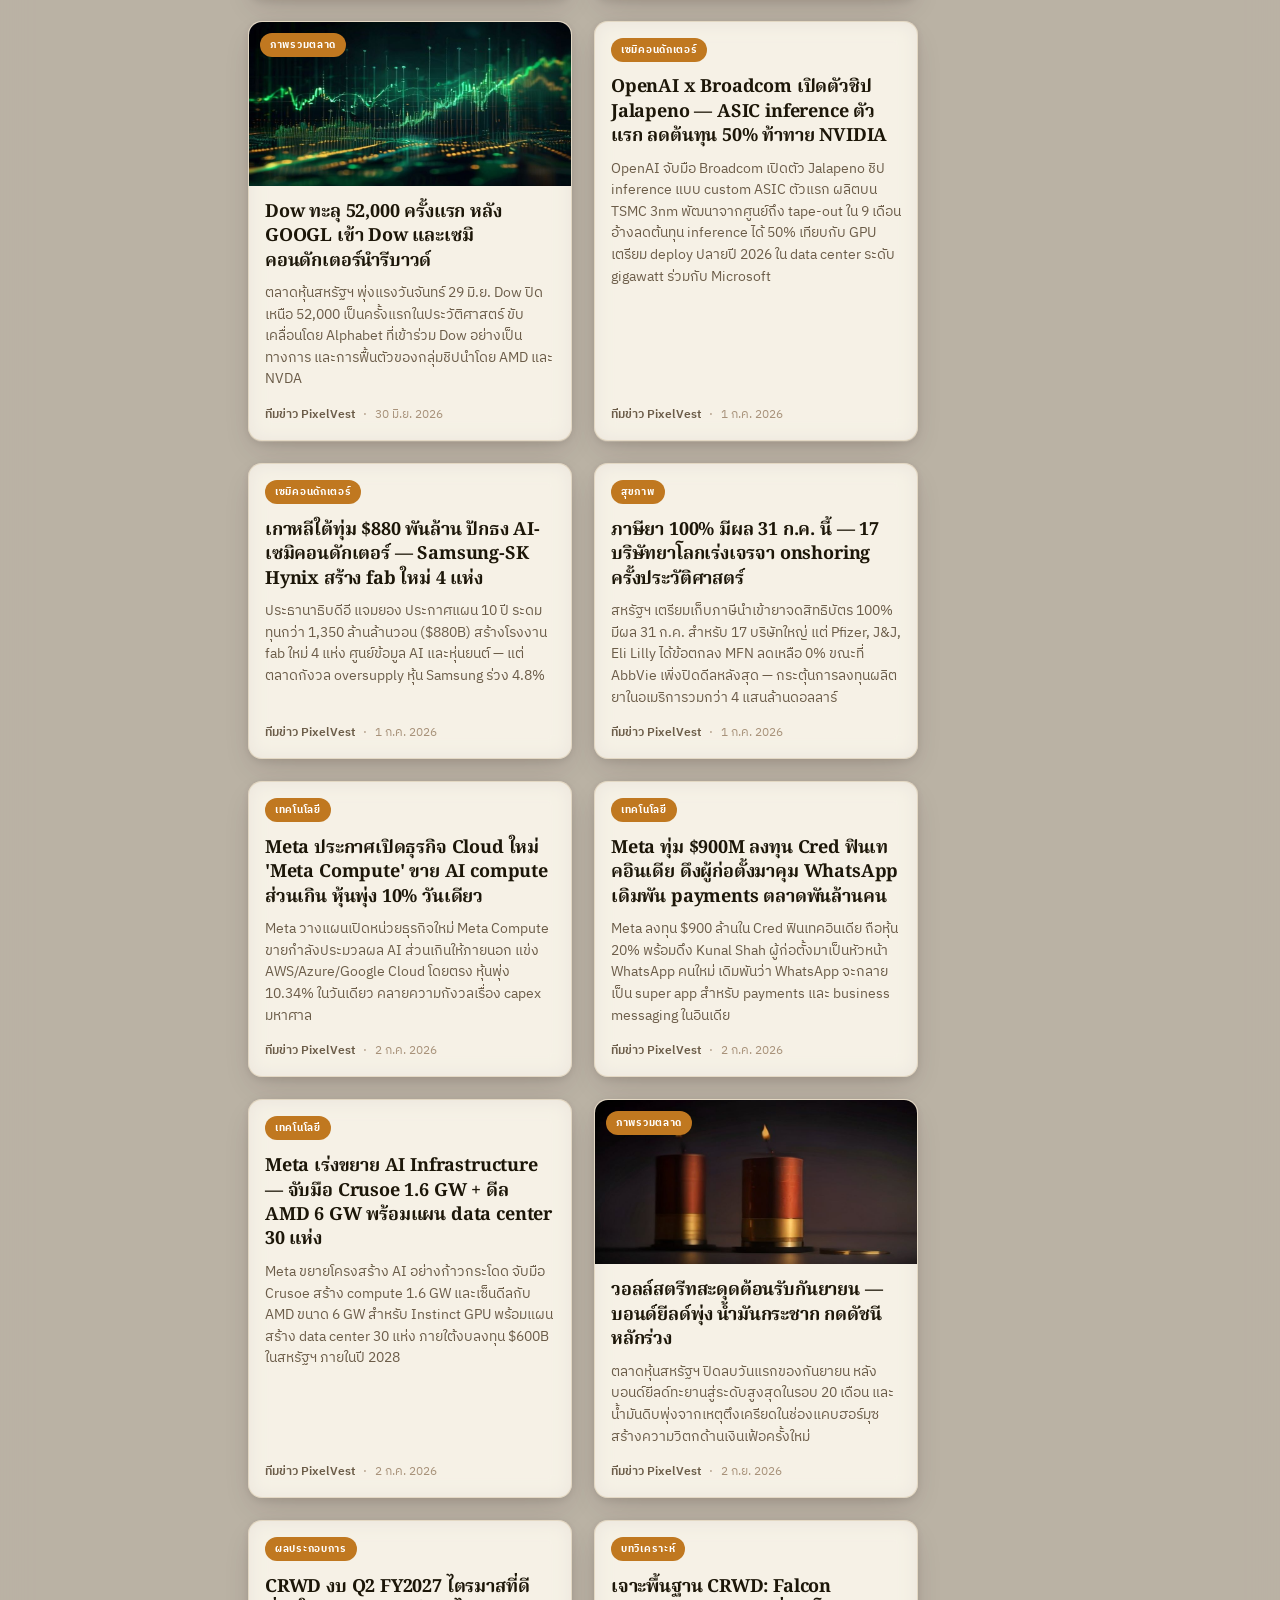
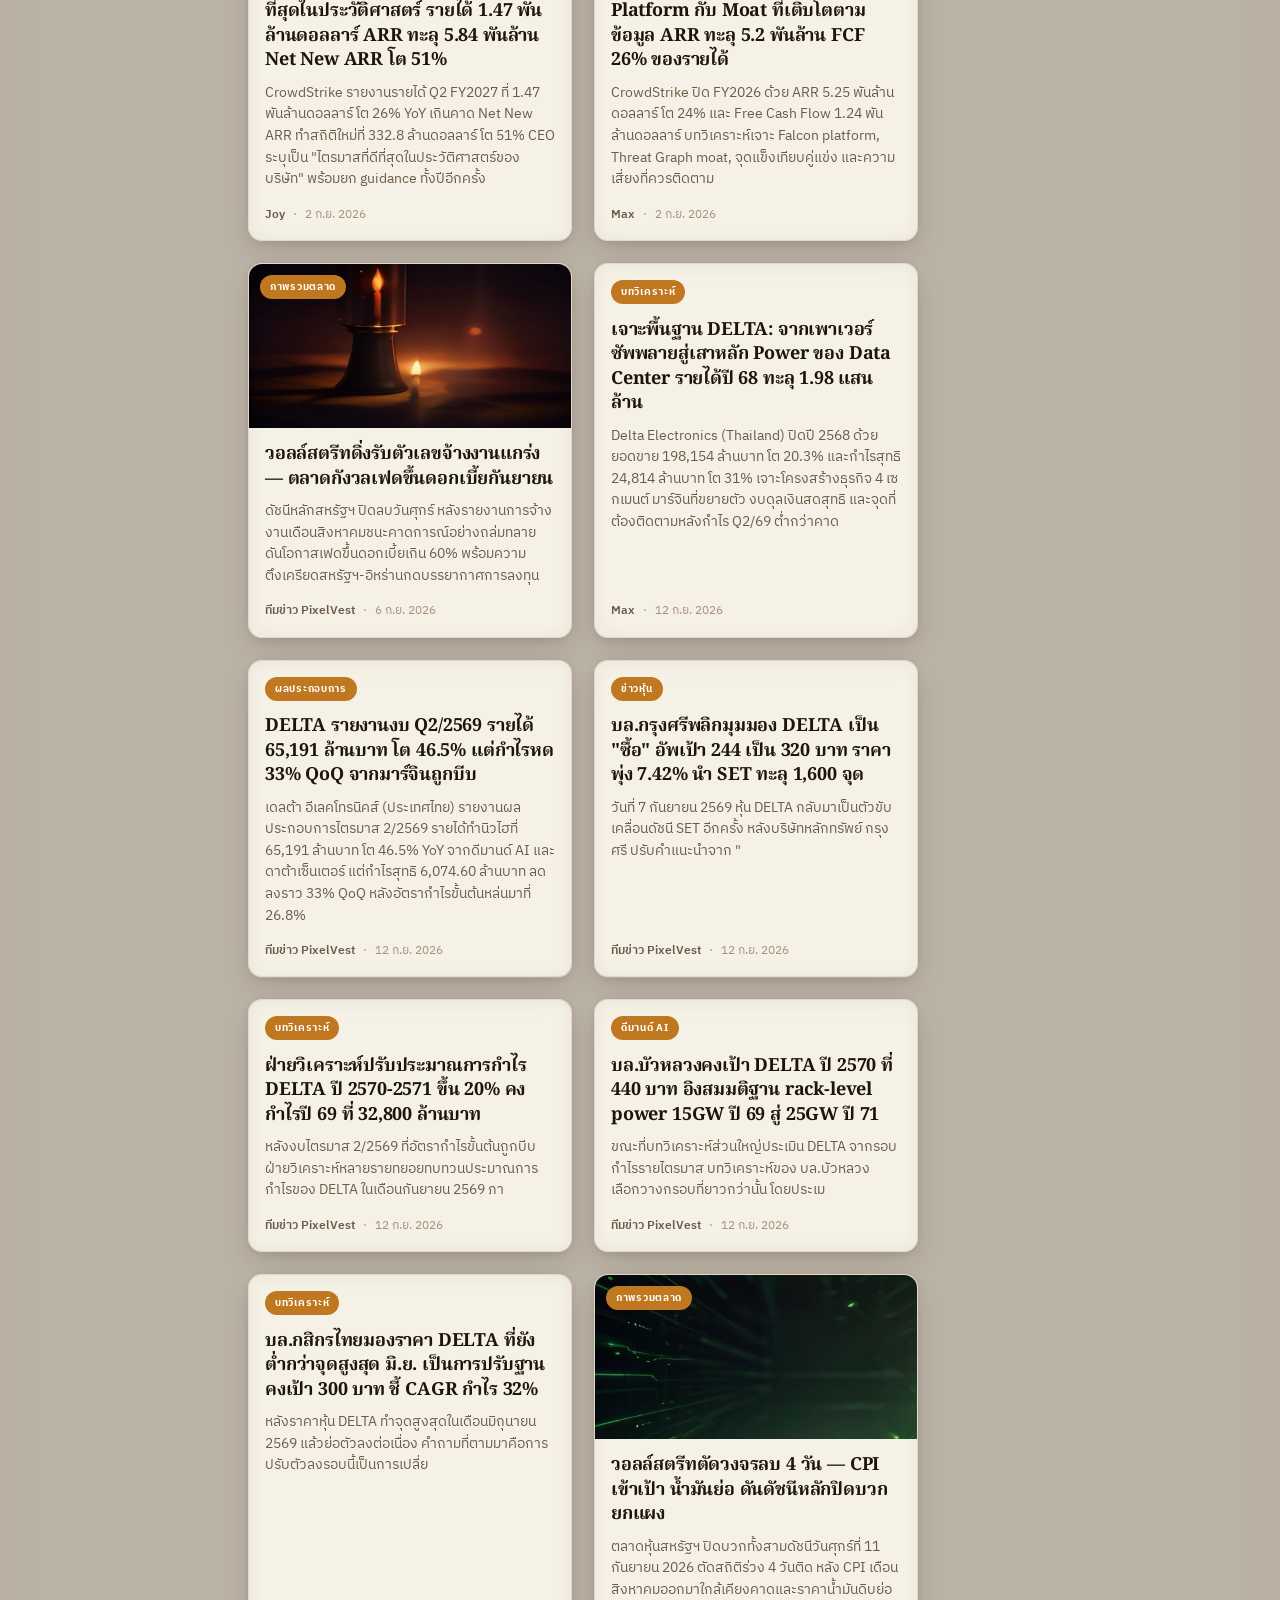
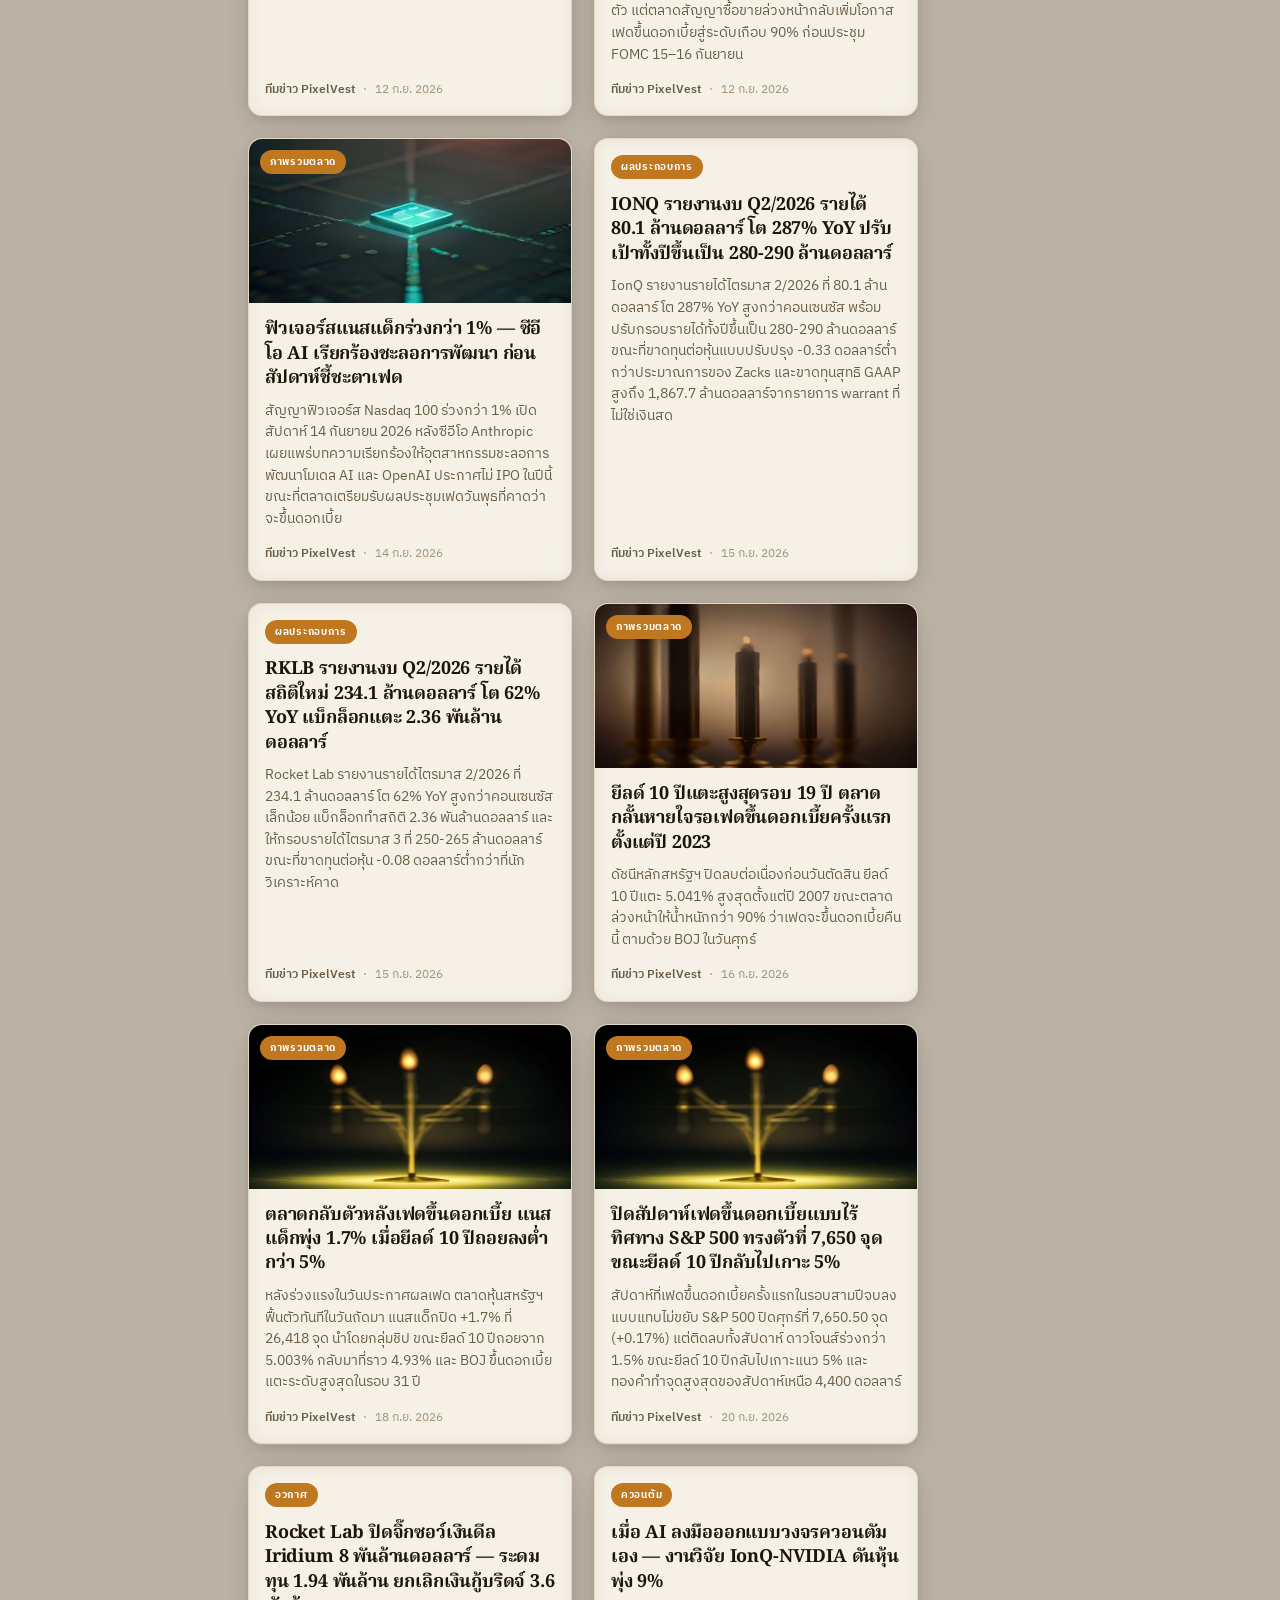
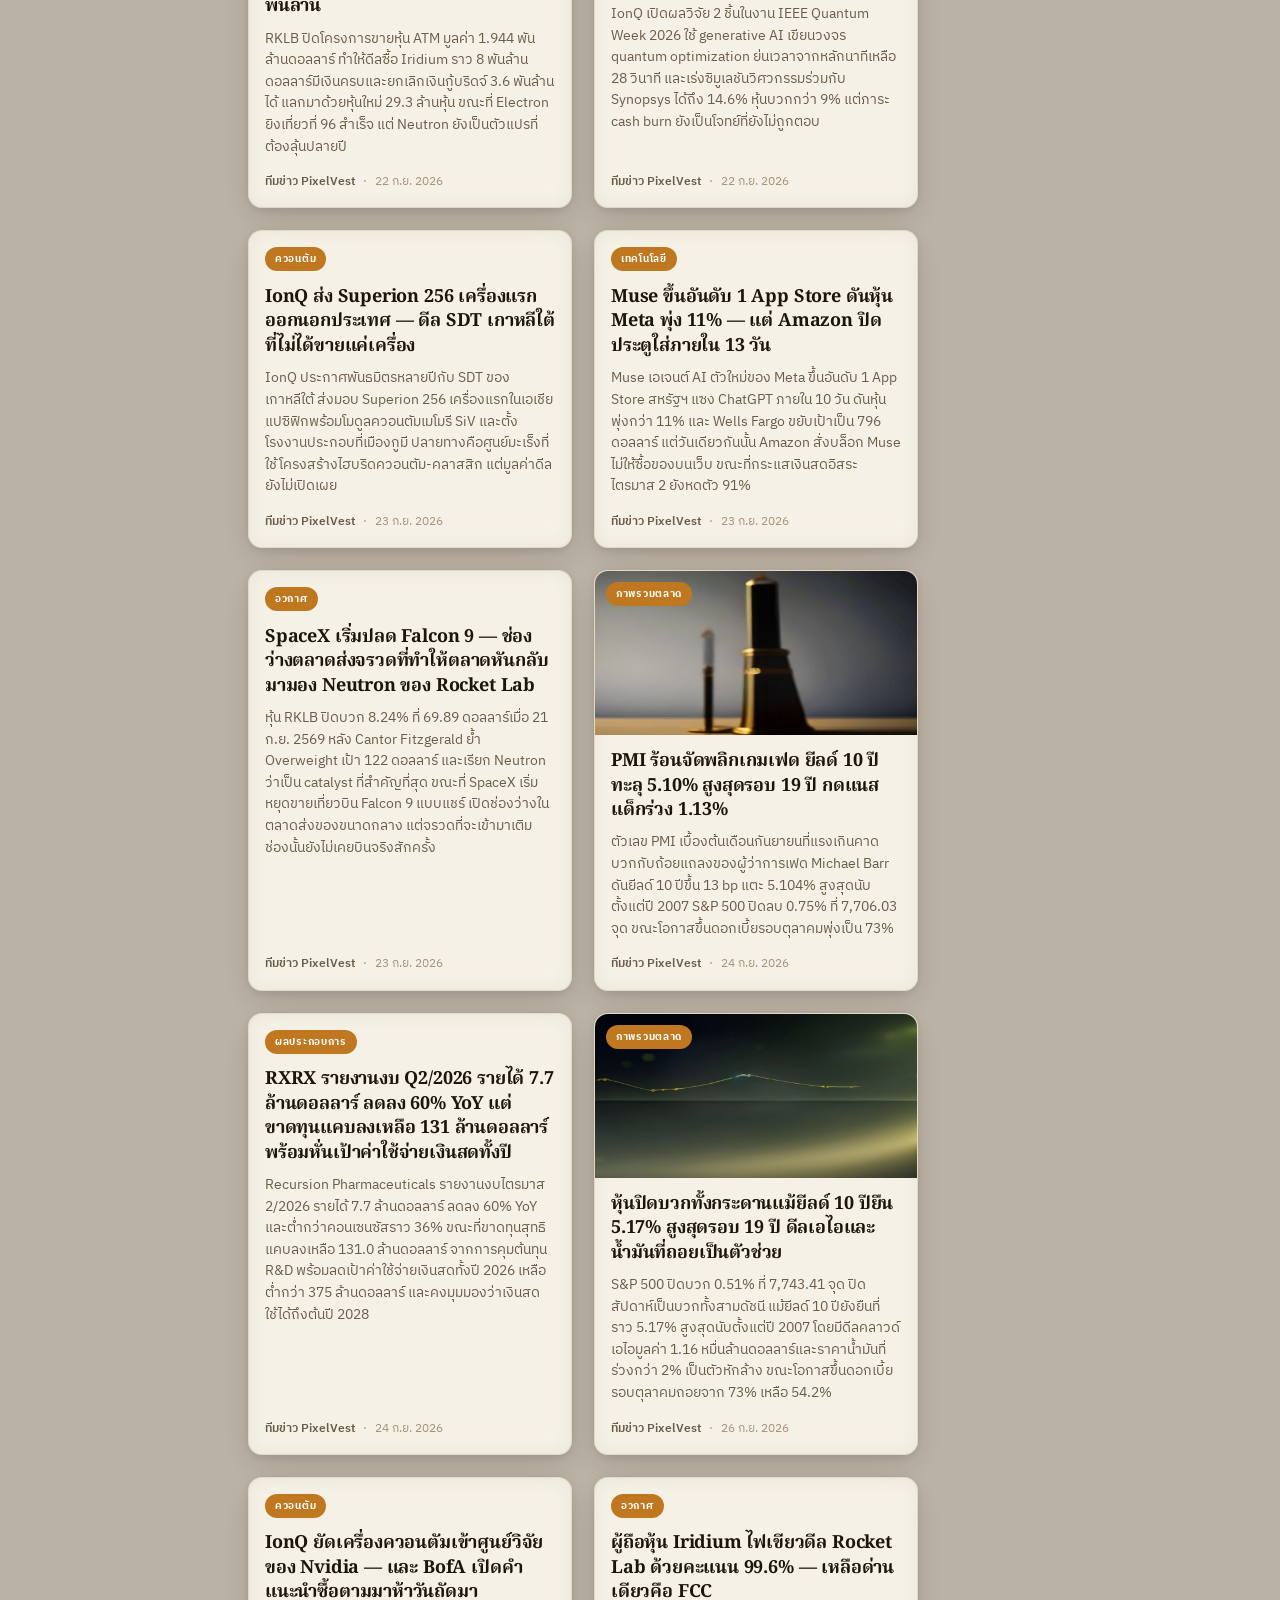
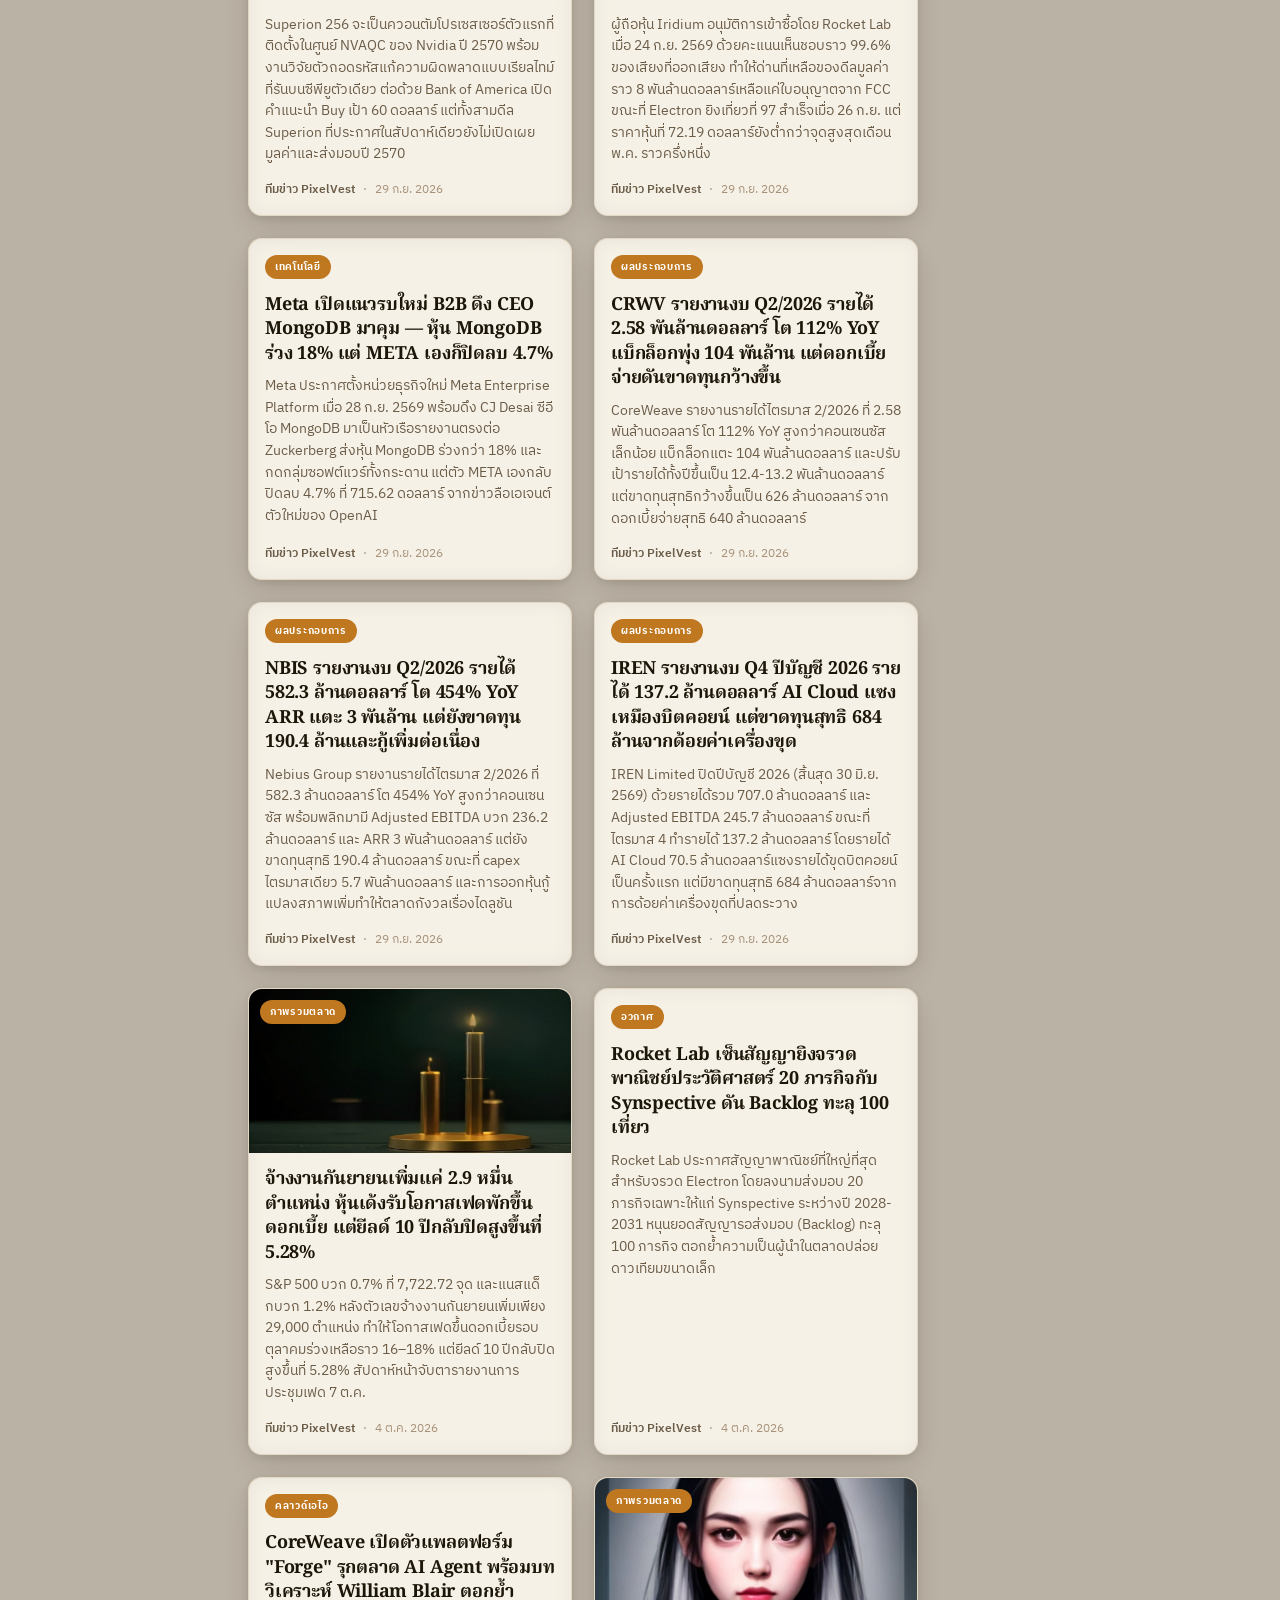
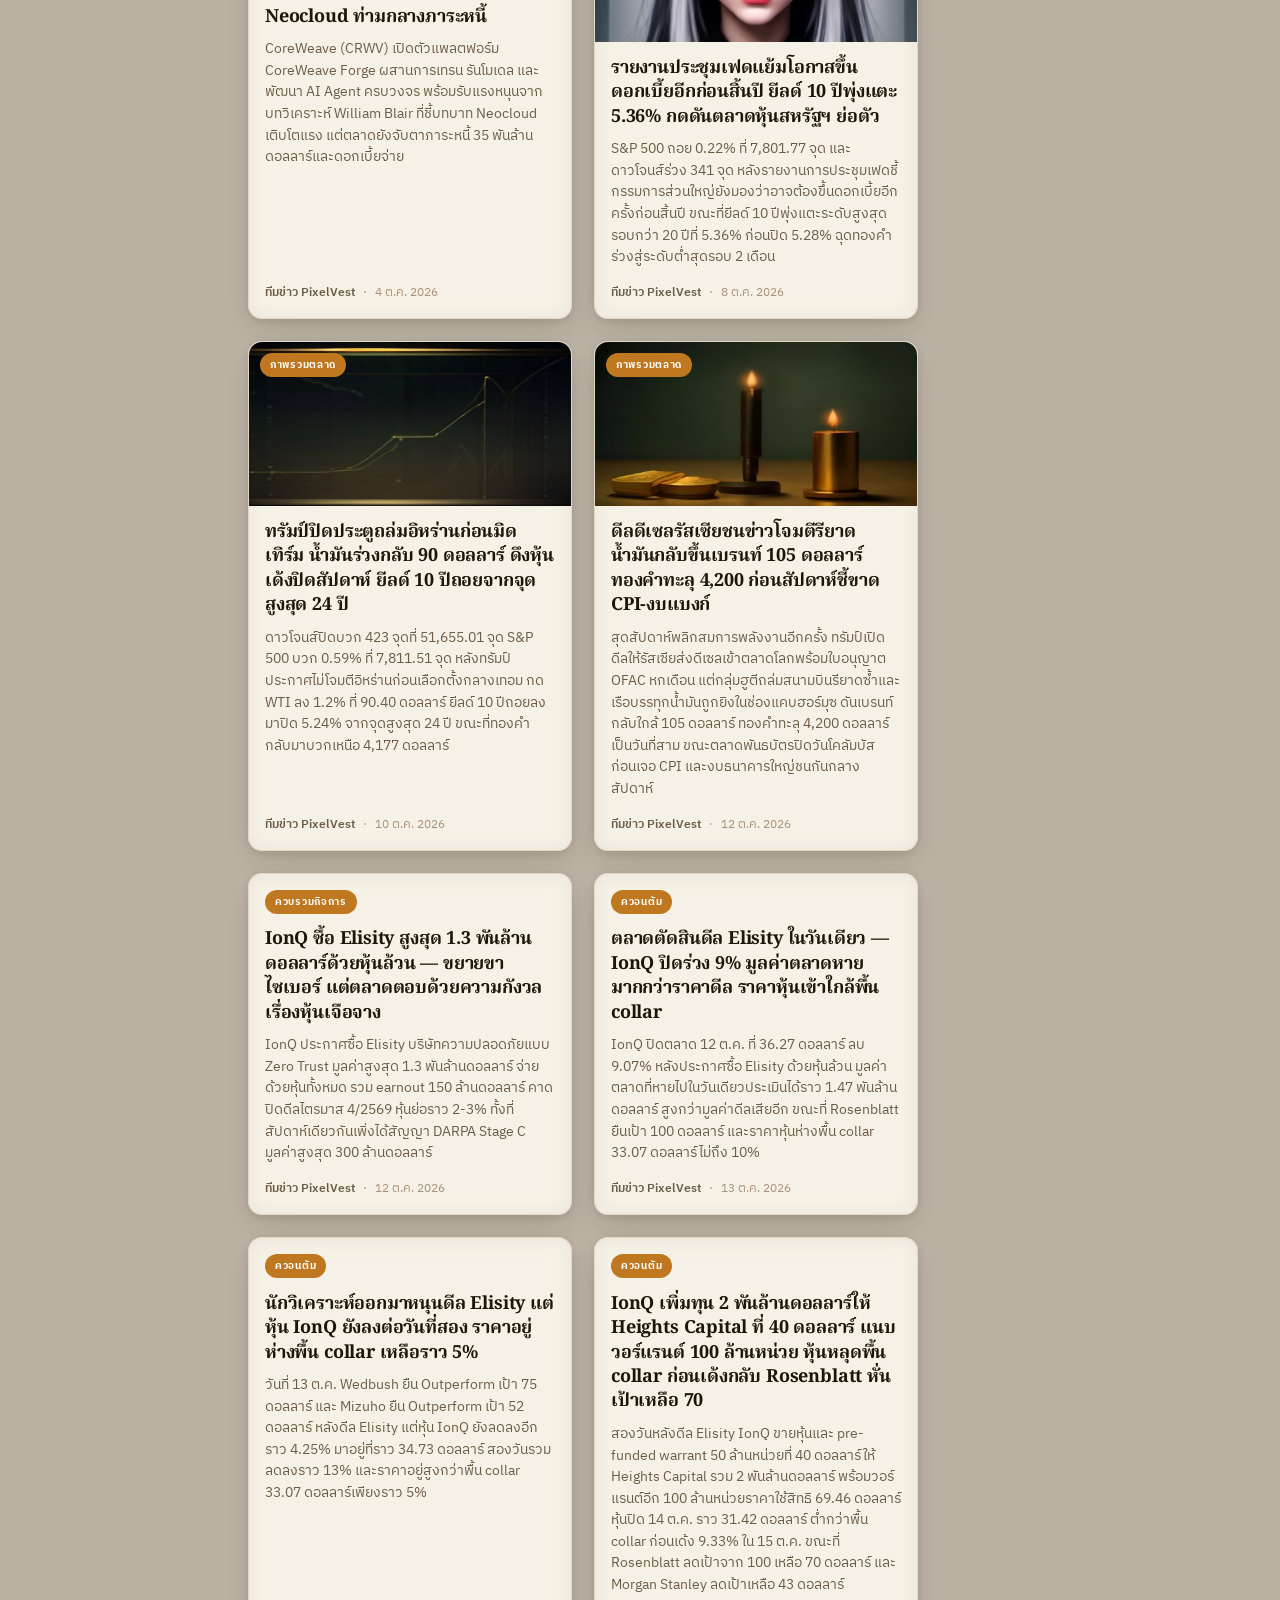
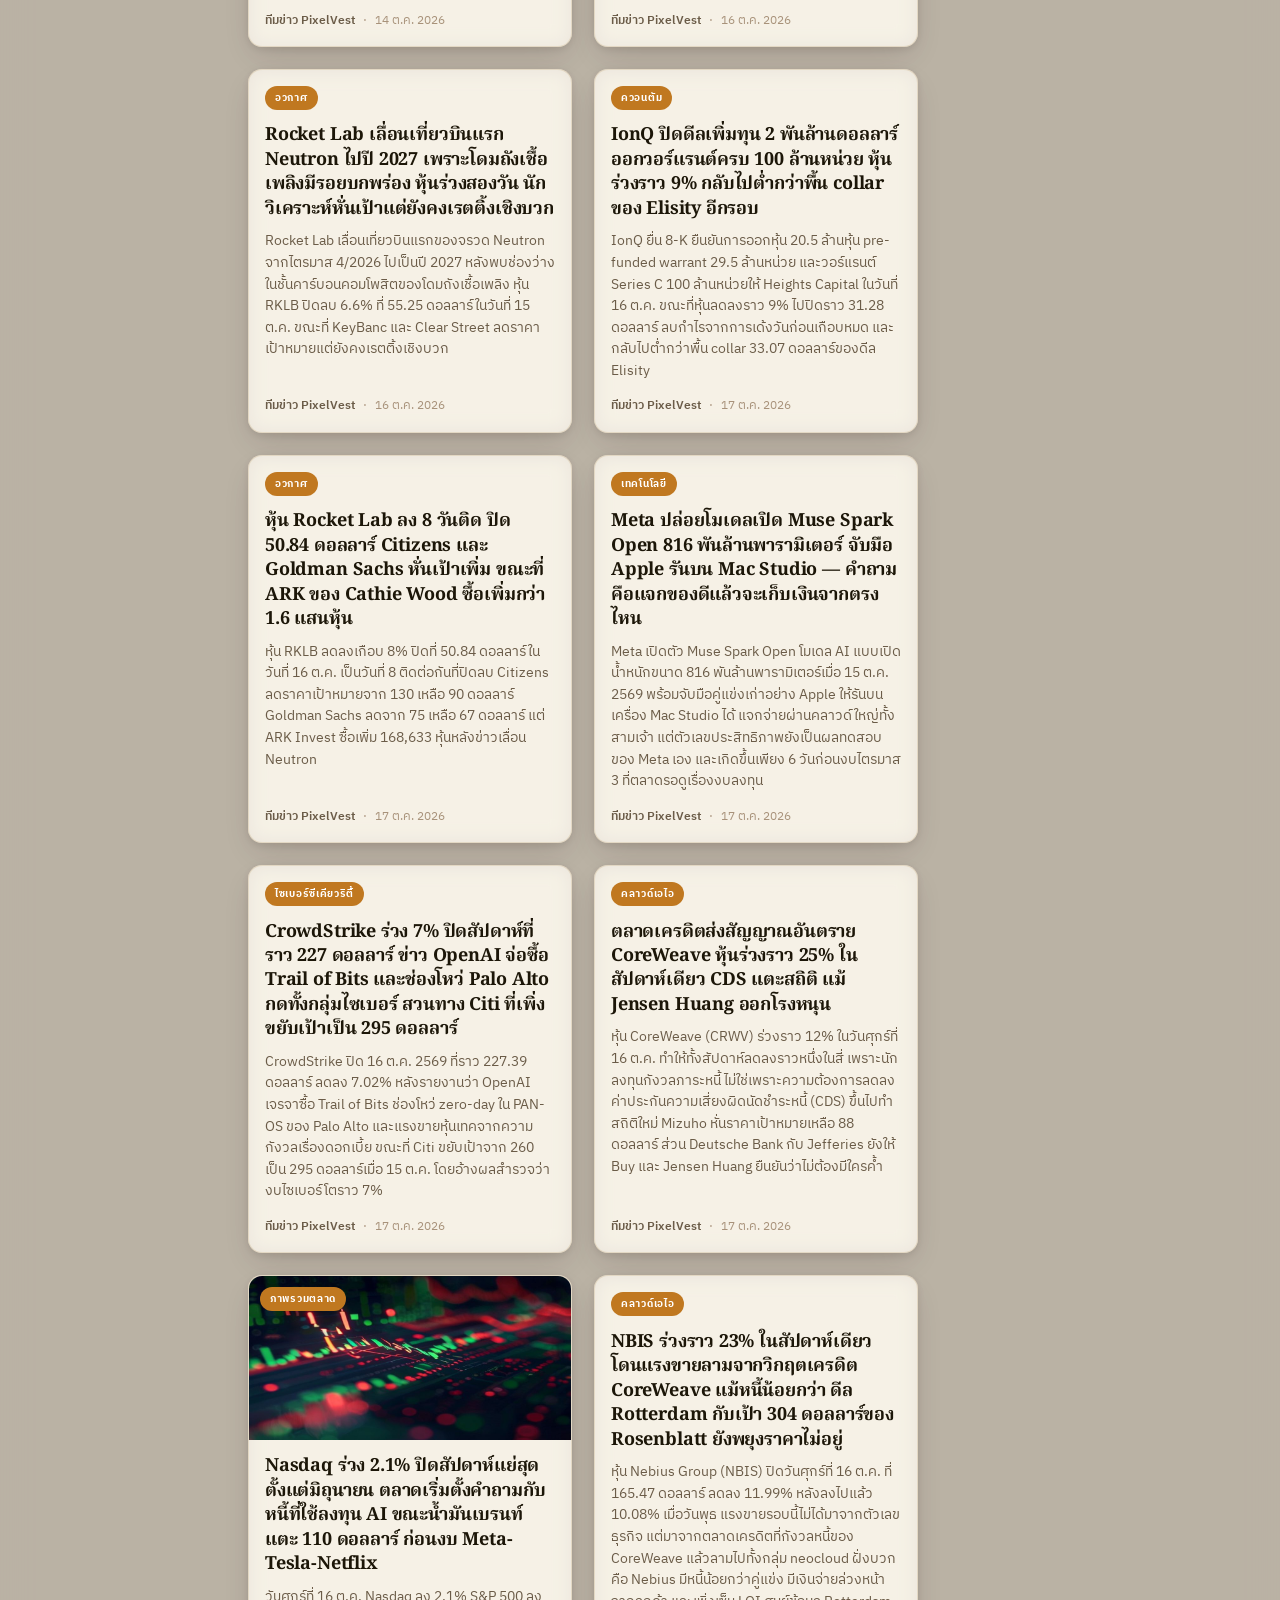
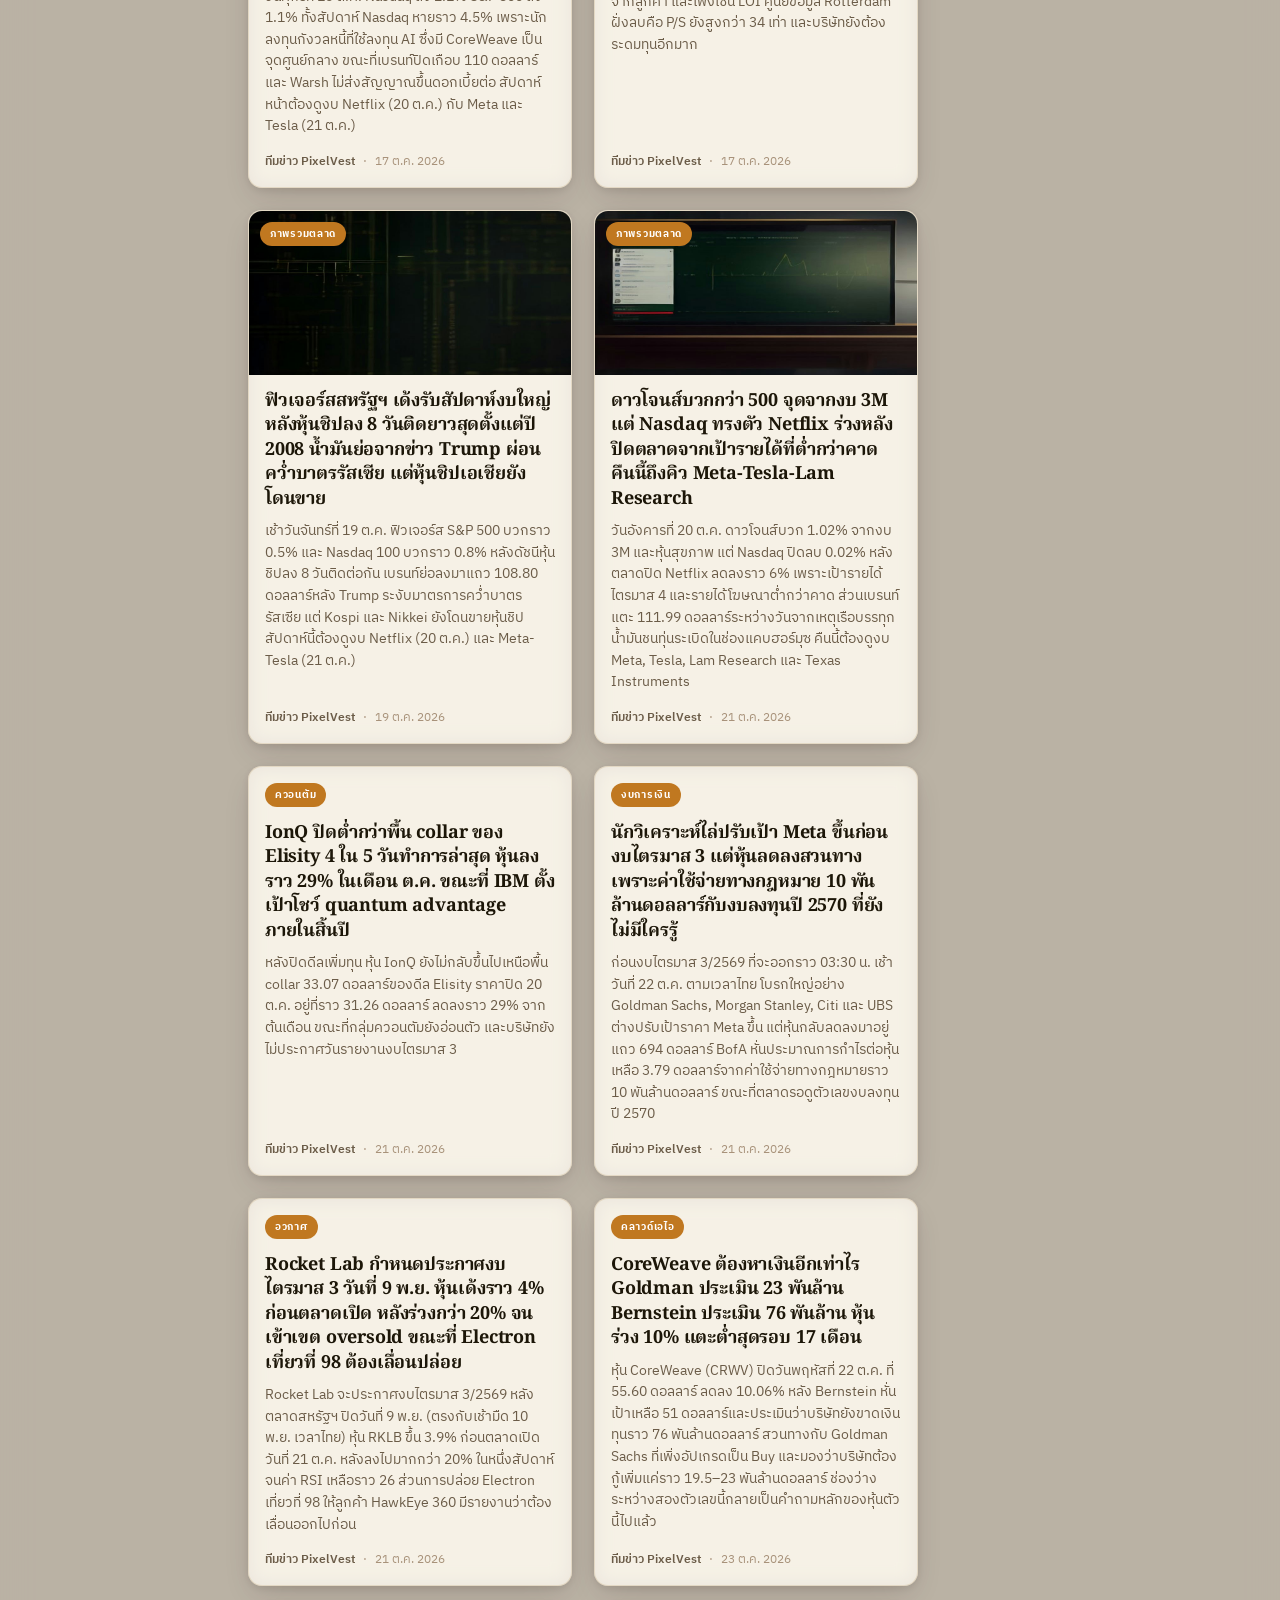
==== commit b77abb56: "เพิ่มภาพรวมตลาด 6 พ.ย. 2569 (100) และข่าว CRWV (101), ALAB (102), RKLB (103), IONQ (104): ตลาดกลับทิ" ====
--- a/index.html
+++ b/index.html
@@ -36,9 +36,9 @@
   <button id="pv-gear" title="ตั้งค่าธีม">&#9881;</button>
 </div>
 
-<script src="js/data.js?v=12"></script>
-<script src="js/quotes.js?v=17"></script>
-<script src="js/articles.js?v=54"></script>
+<script src="js/data.js?v=13"></script>
+<script src="js/quotes.js?v=18"></script>
+<script src="js/articles.js?v=56"></script>
 <script src="js/config.js?v=10"></script>
 <script src="js/helpers.js?v=9"></script>
 <script src="js/views.js?v=16"></script>
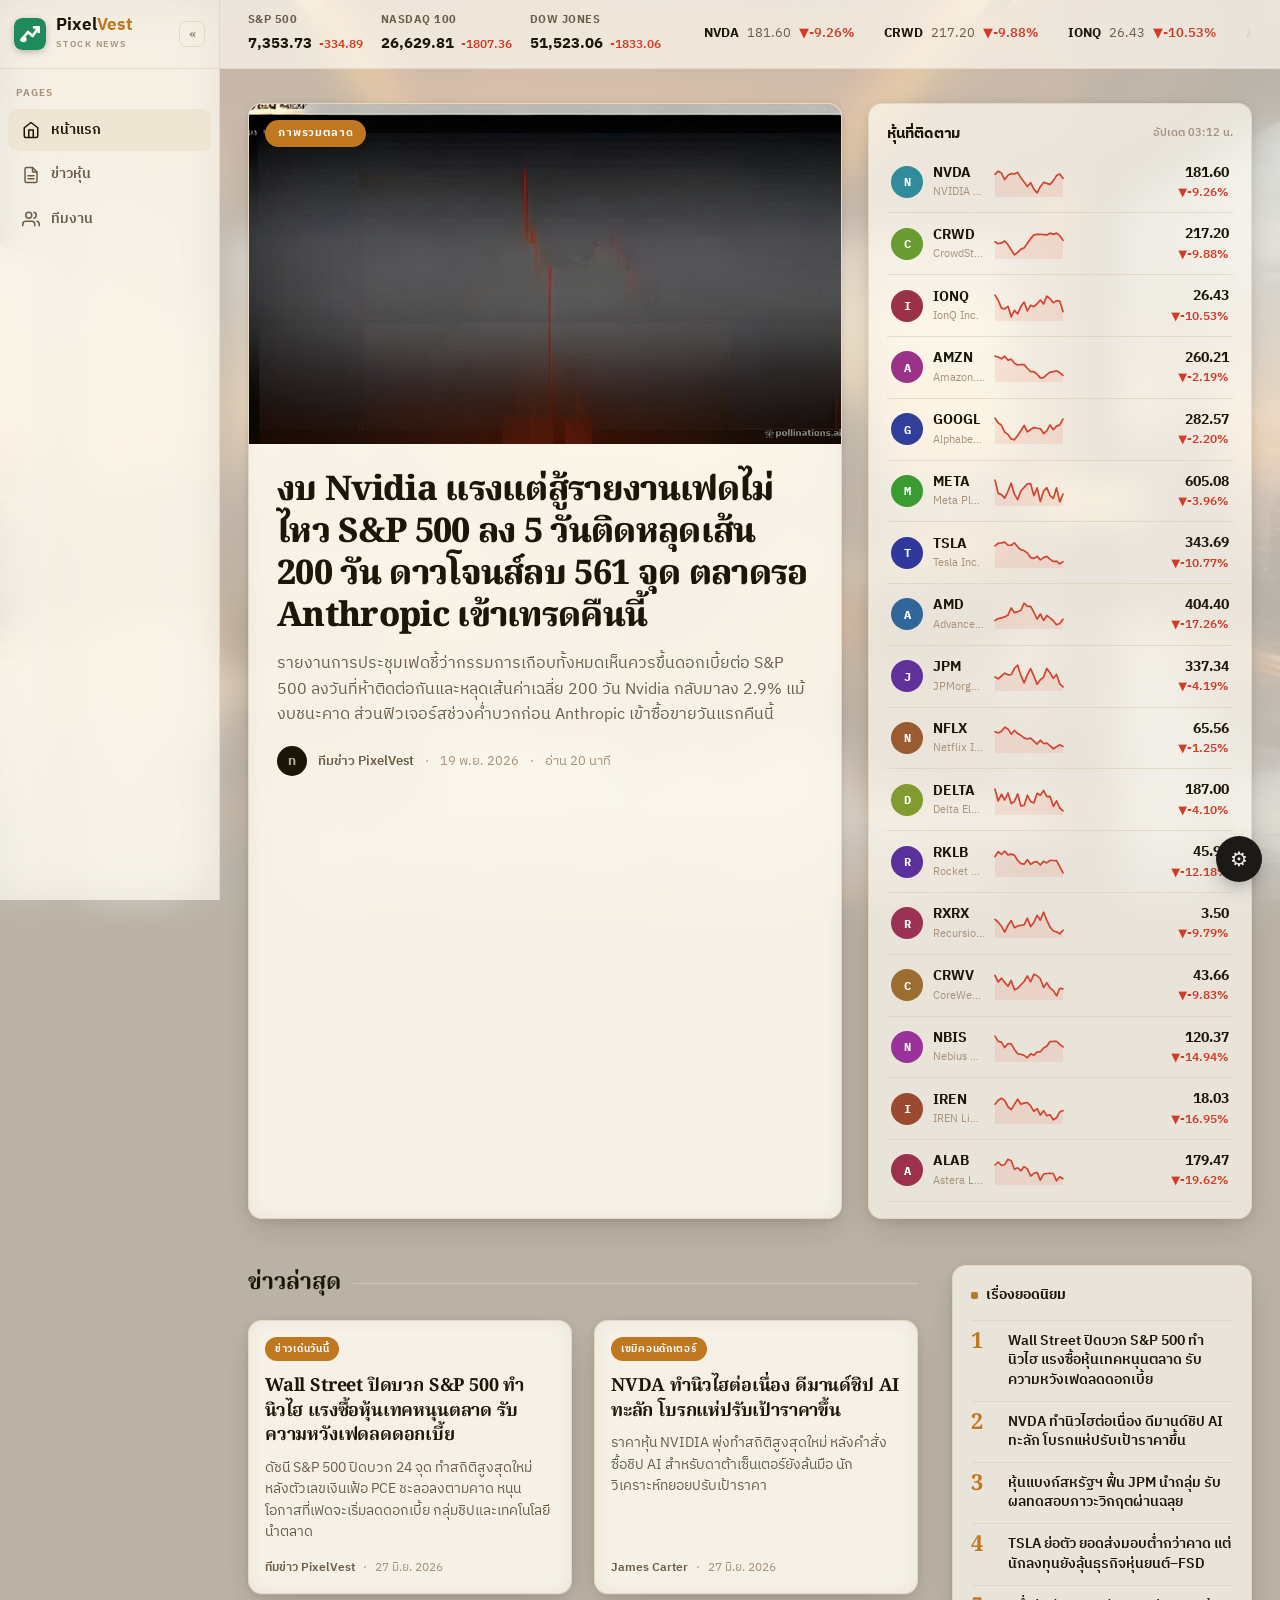
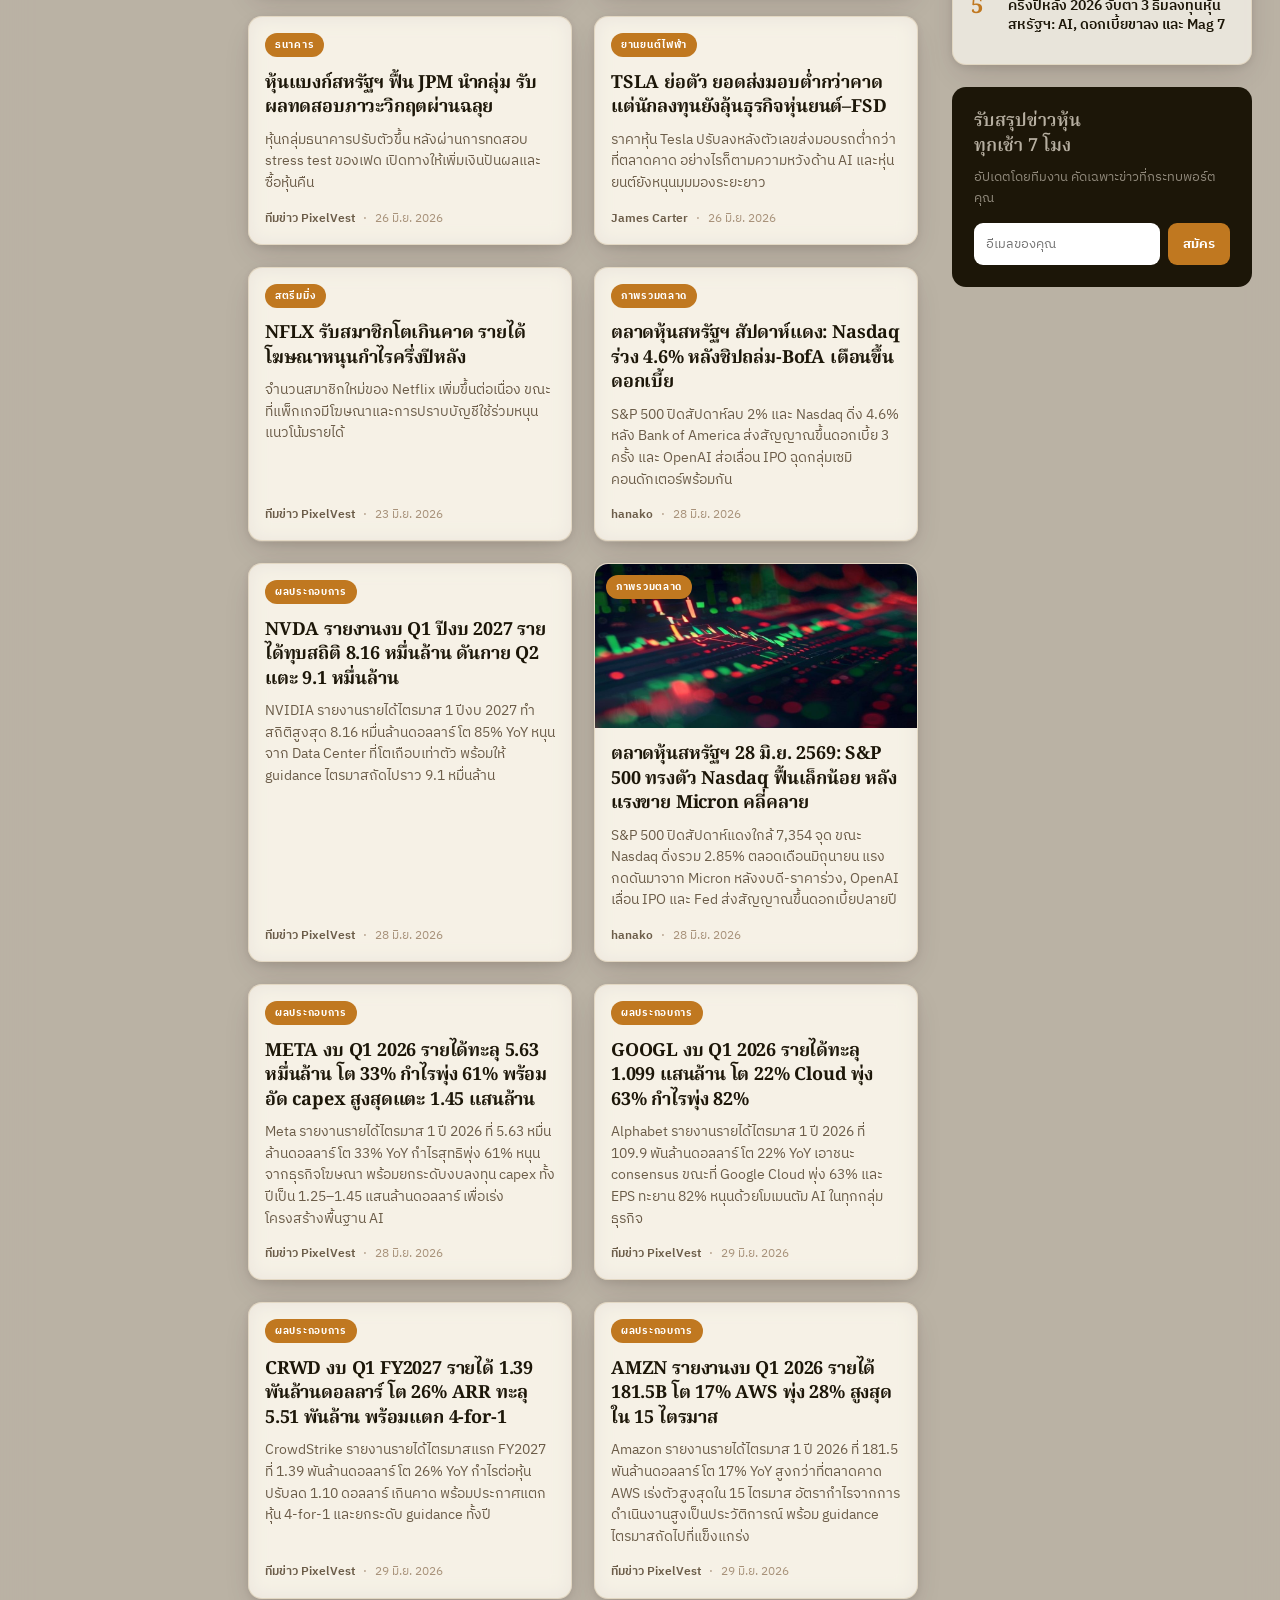
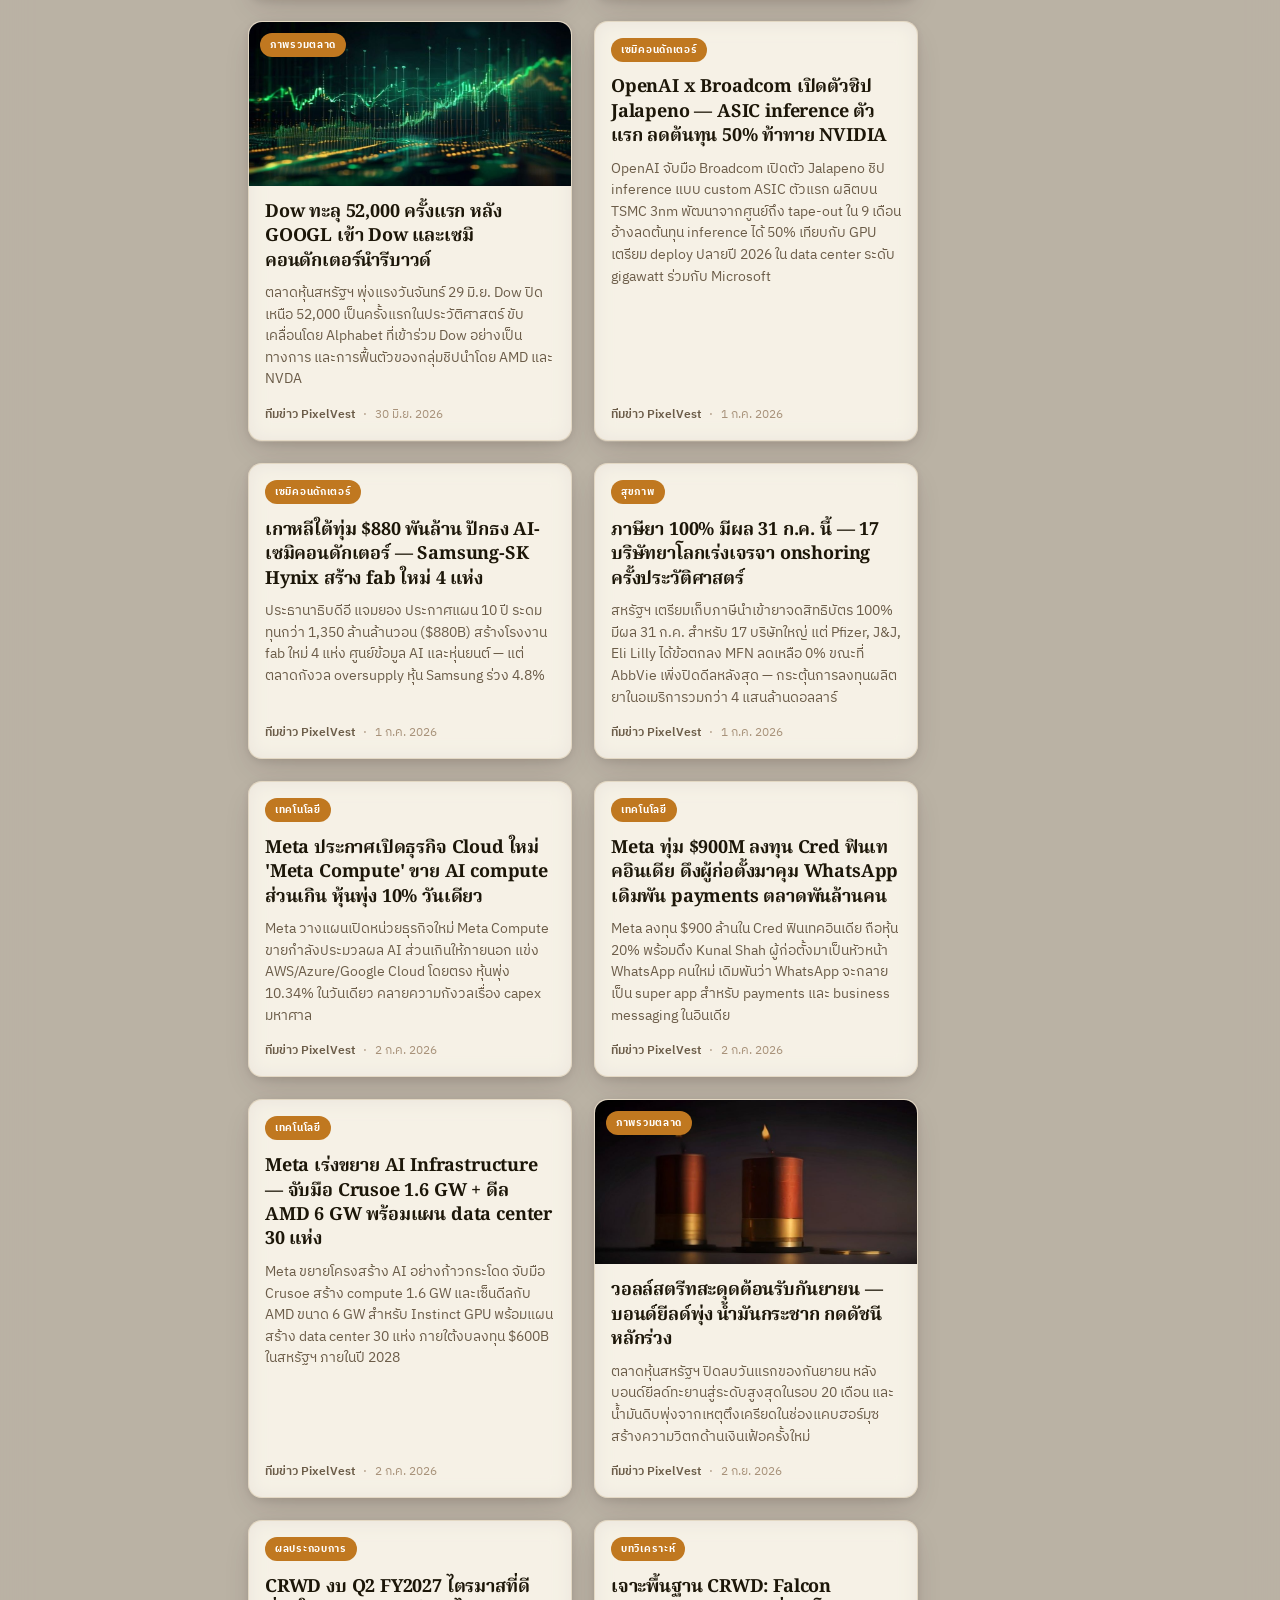
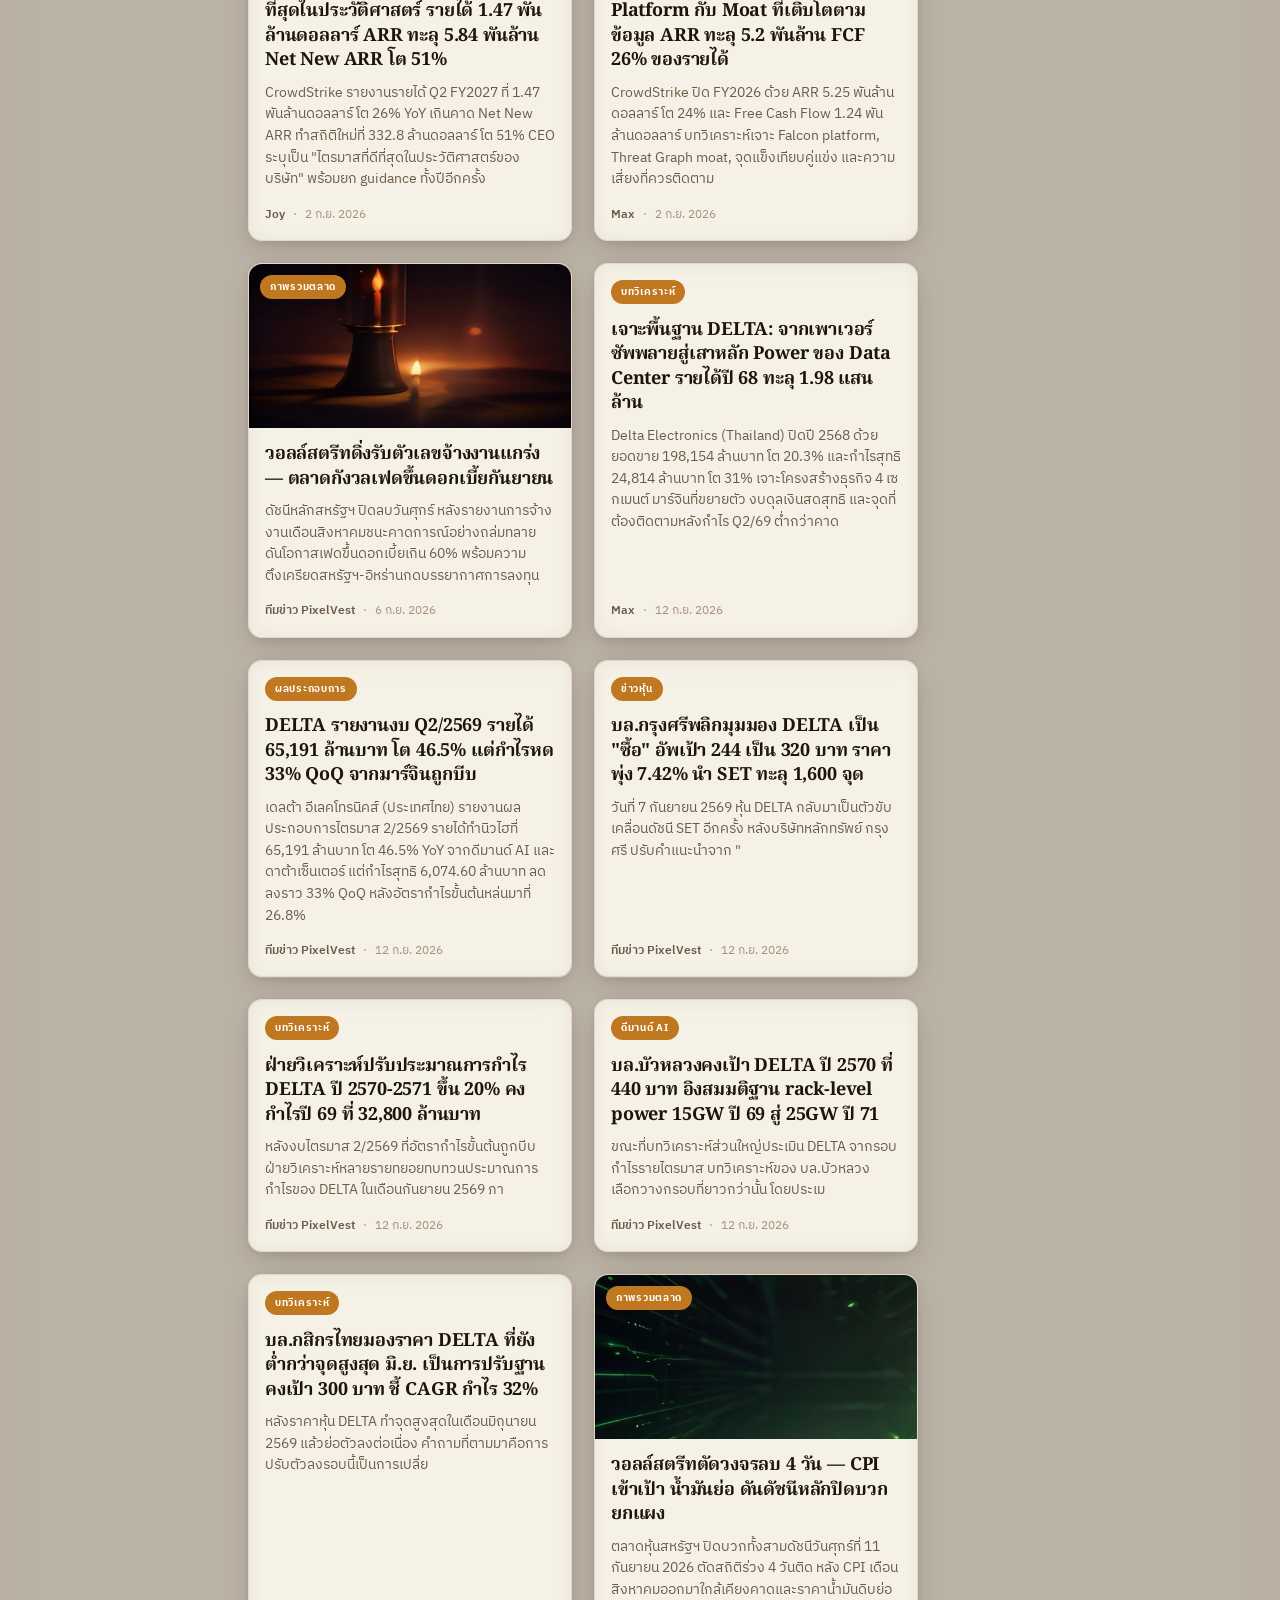
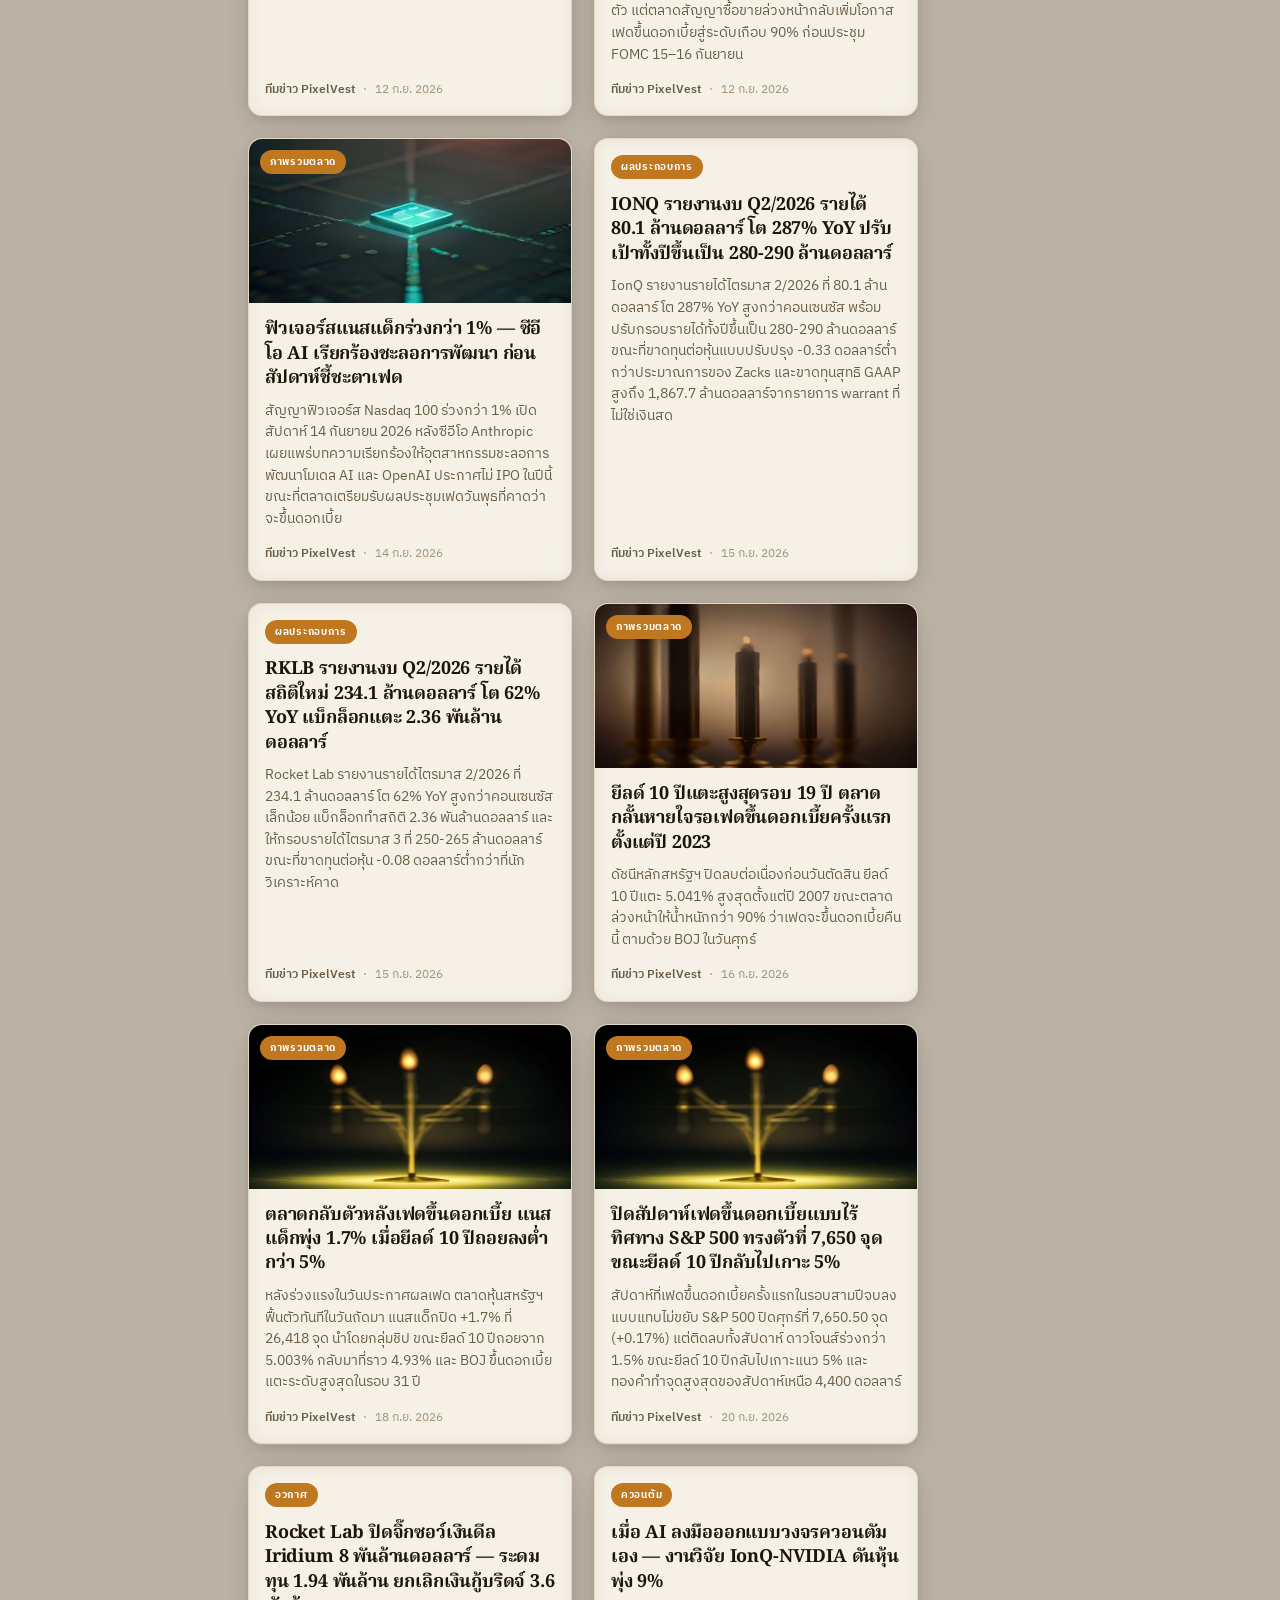
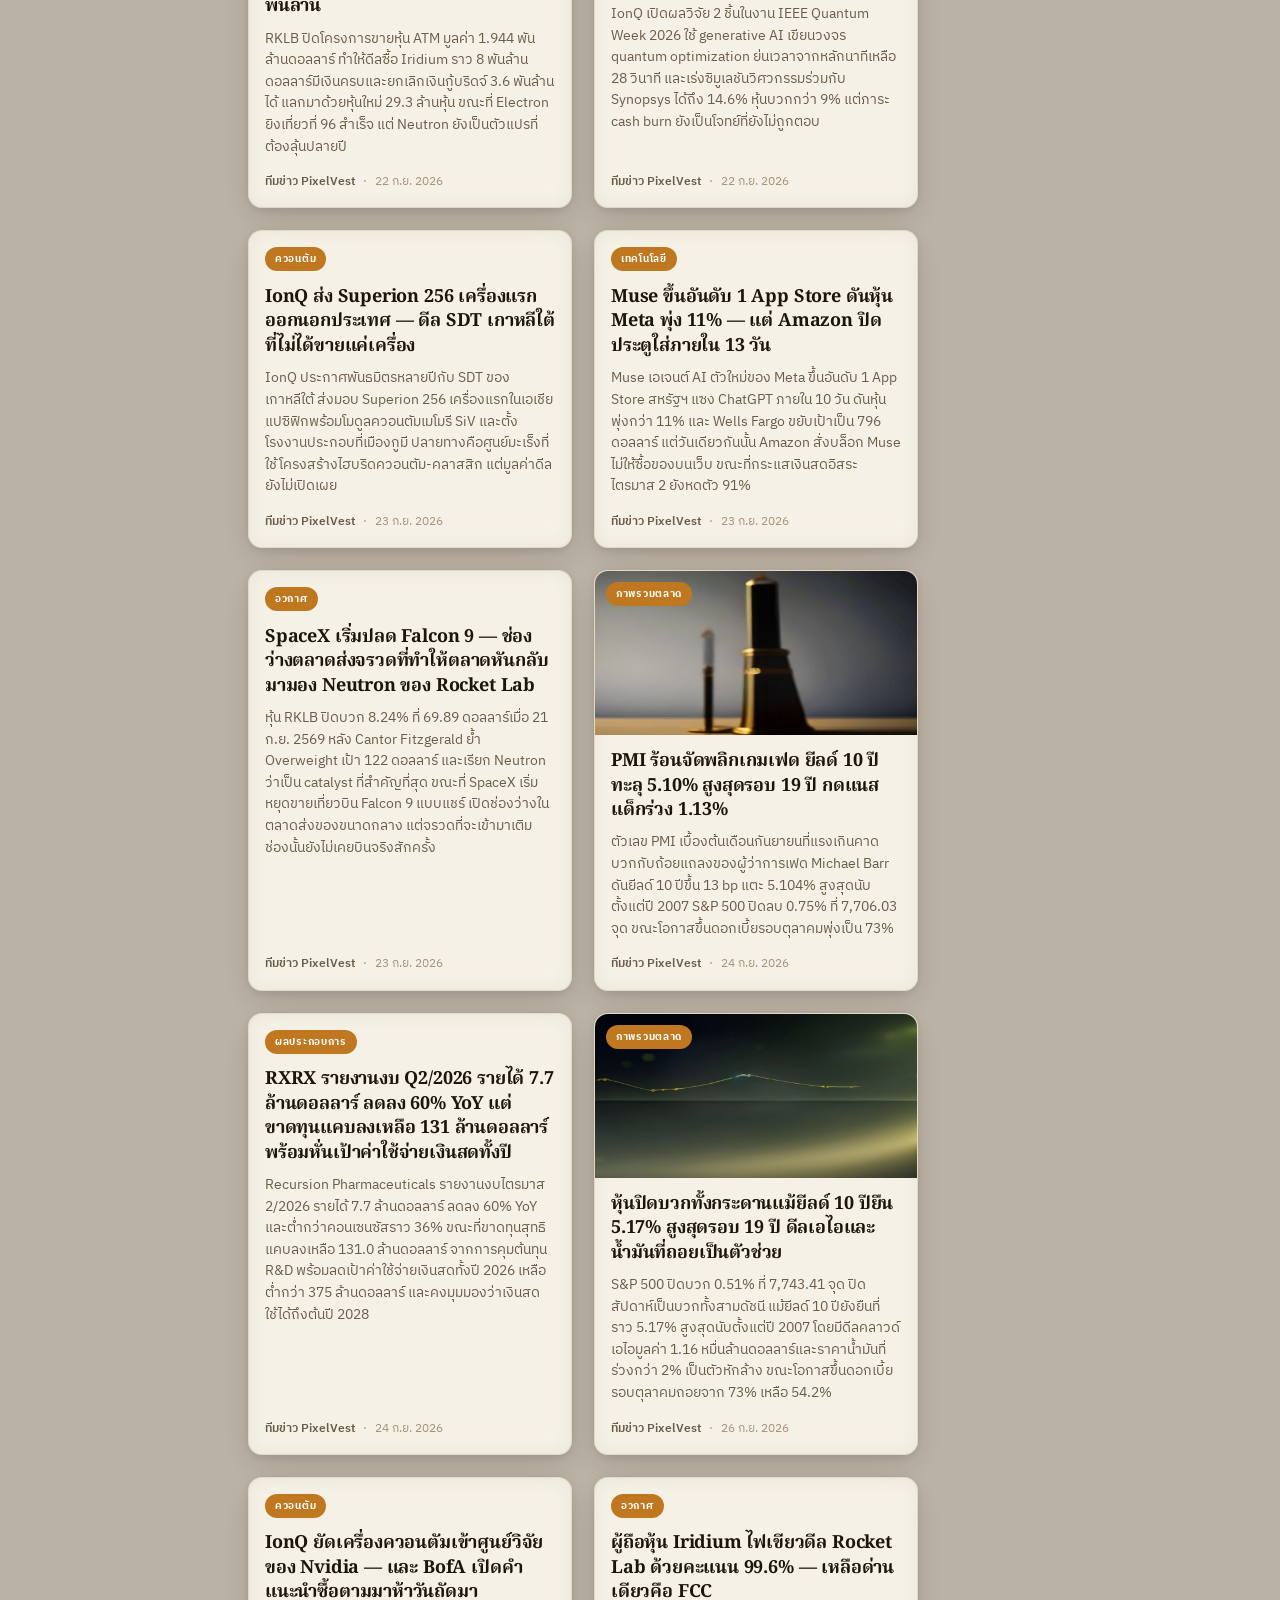
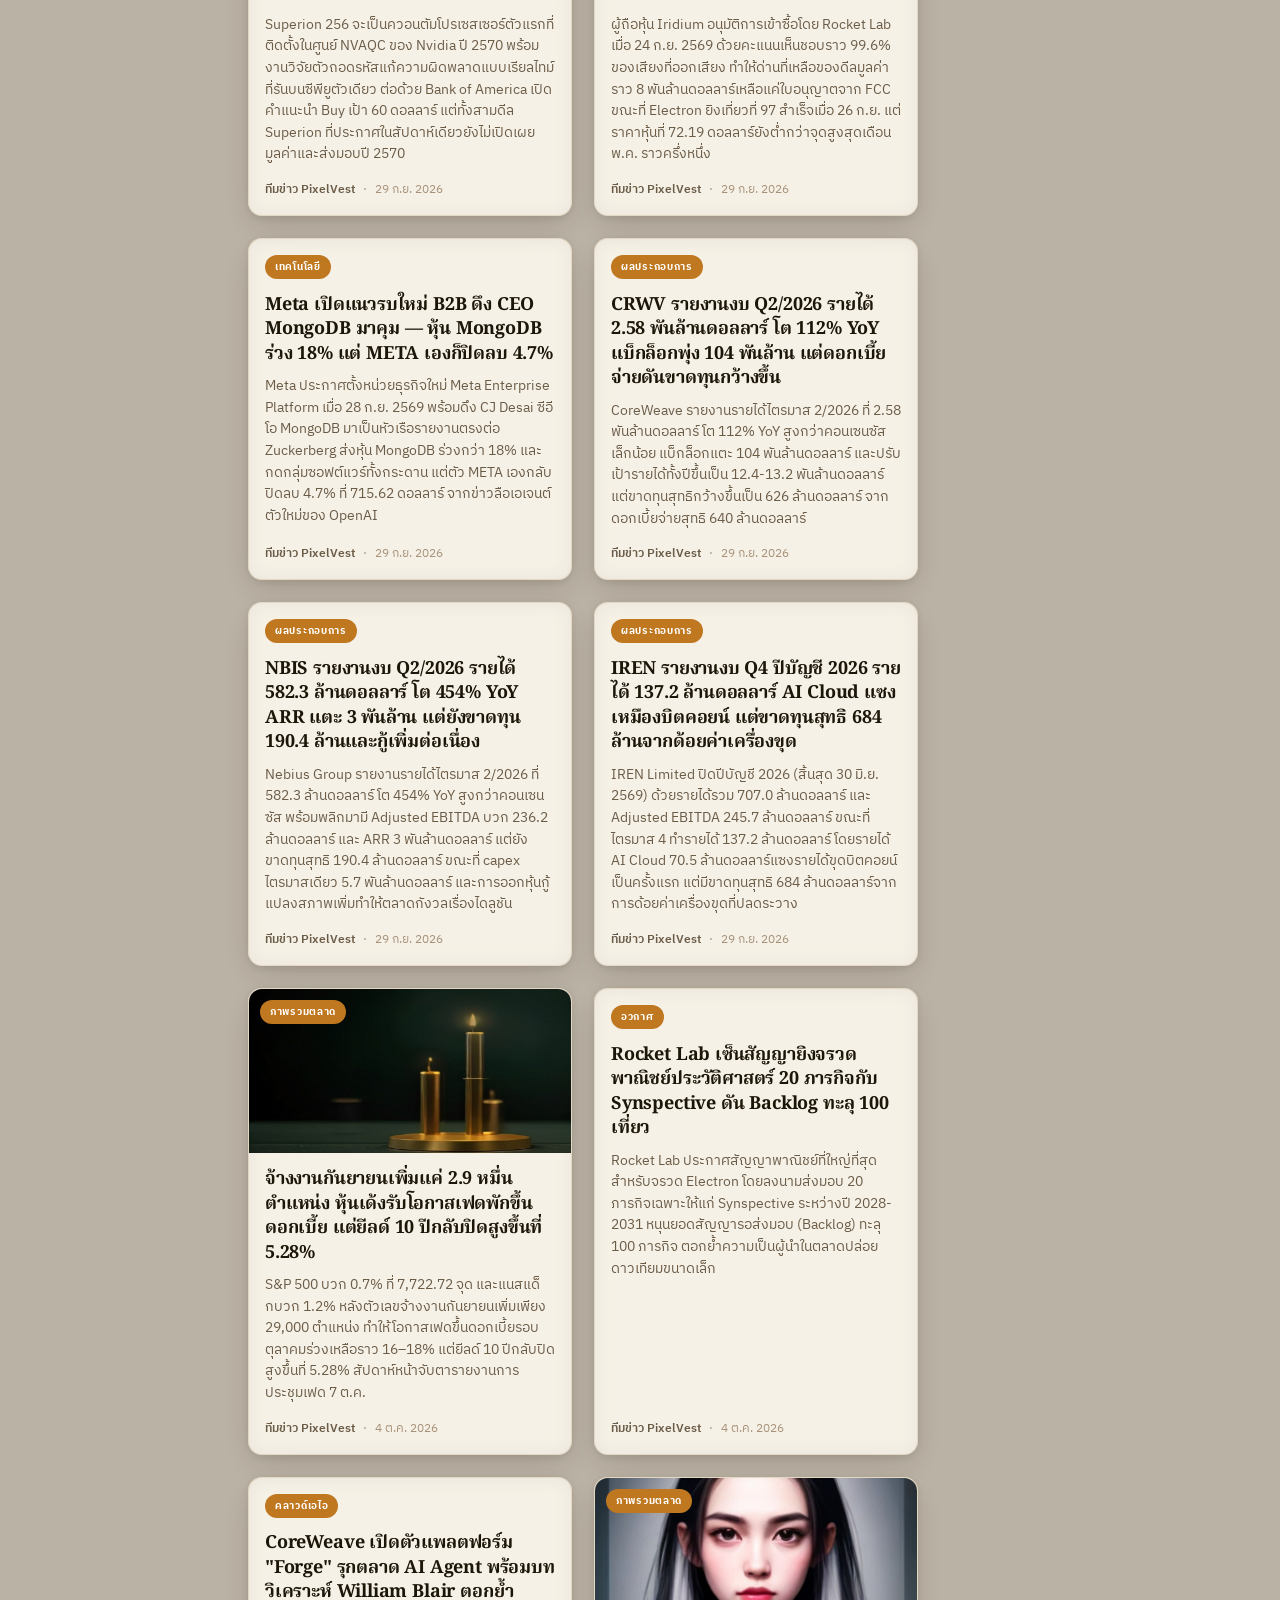
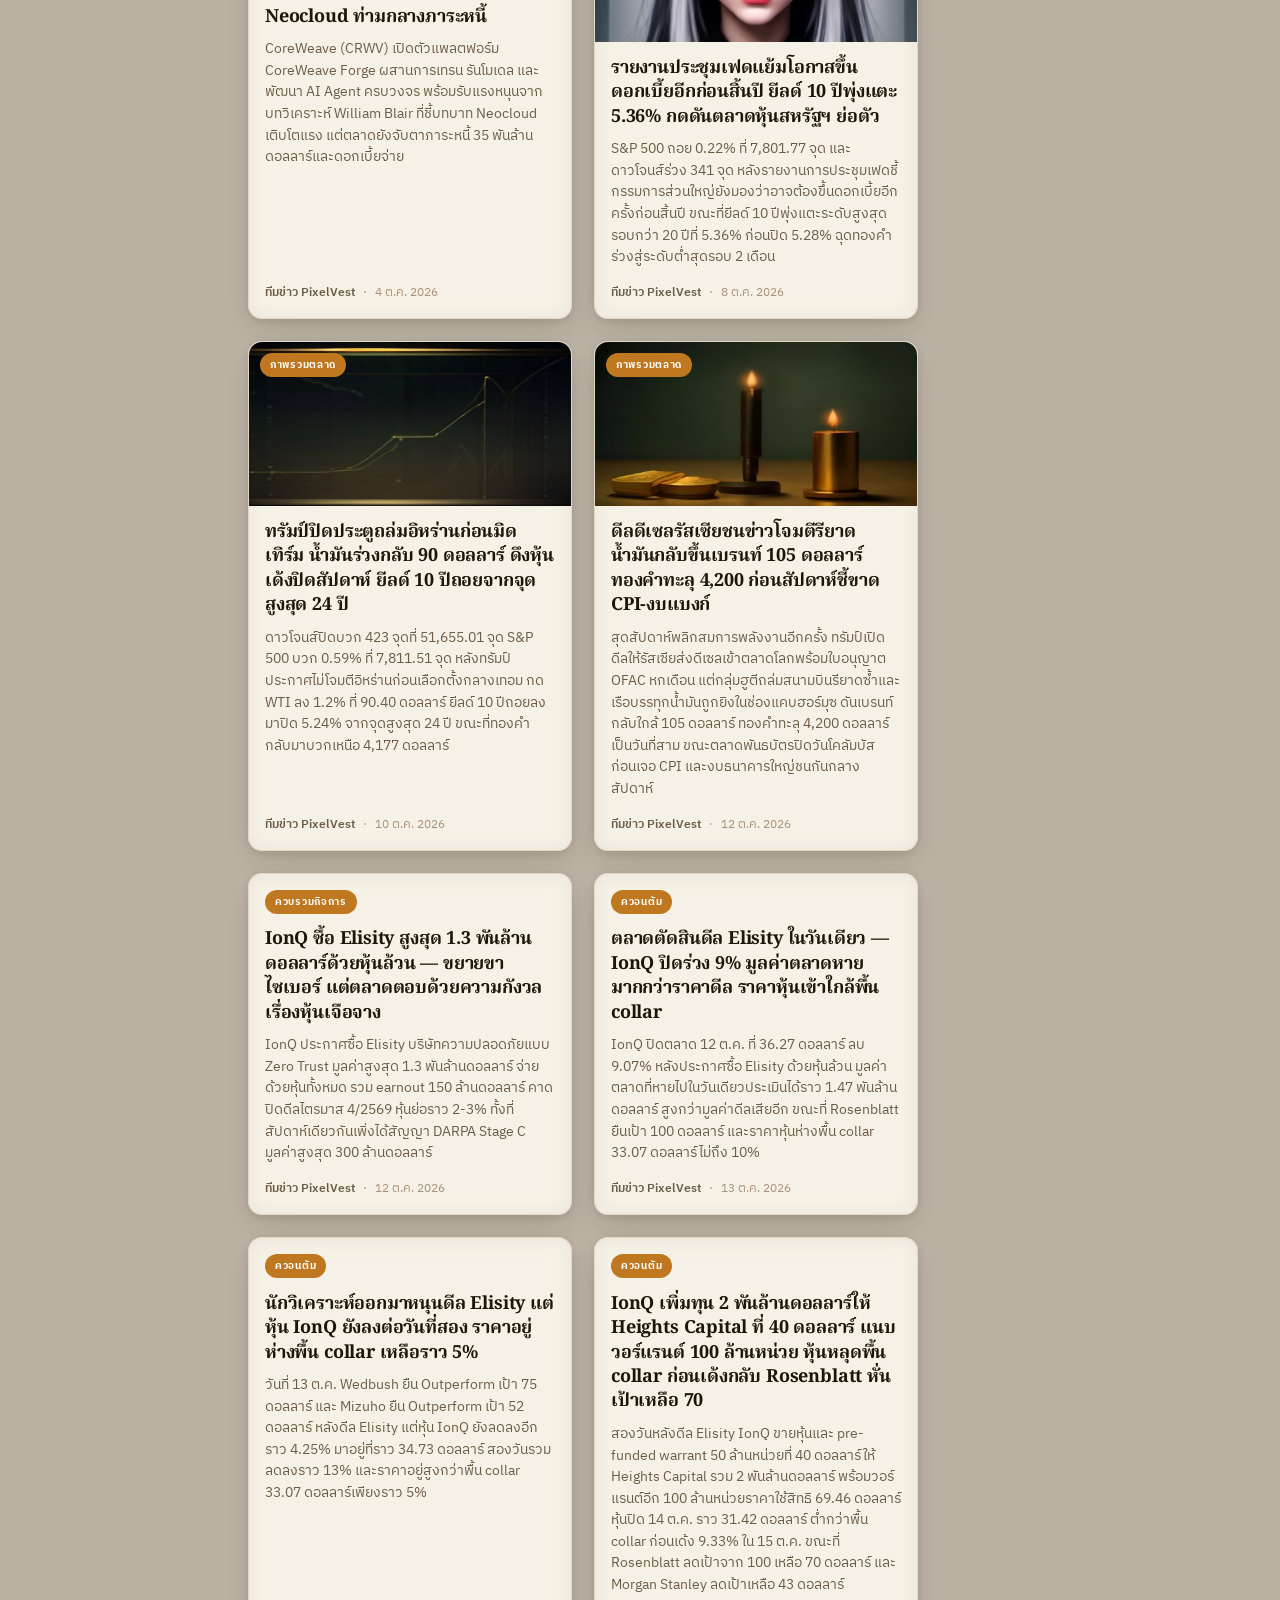
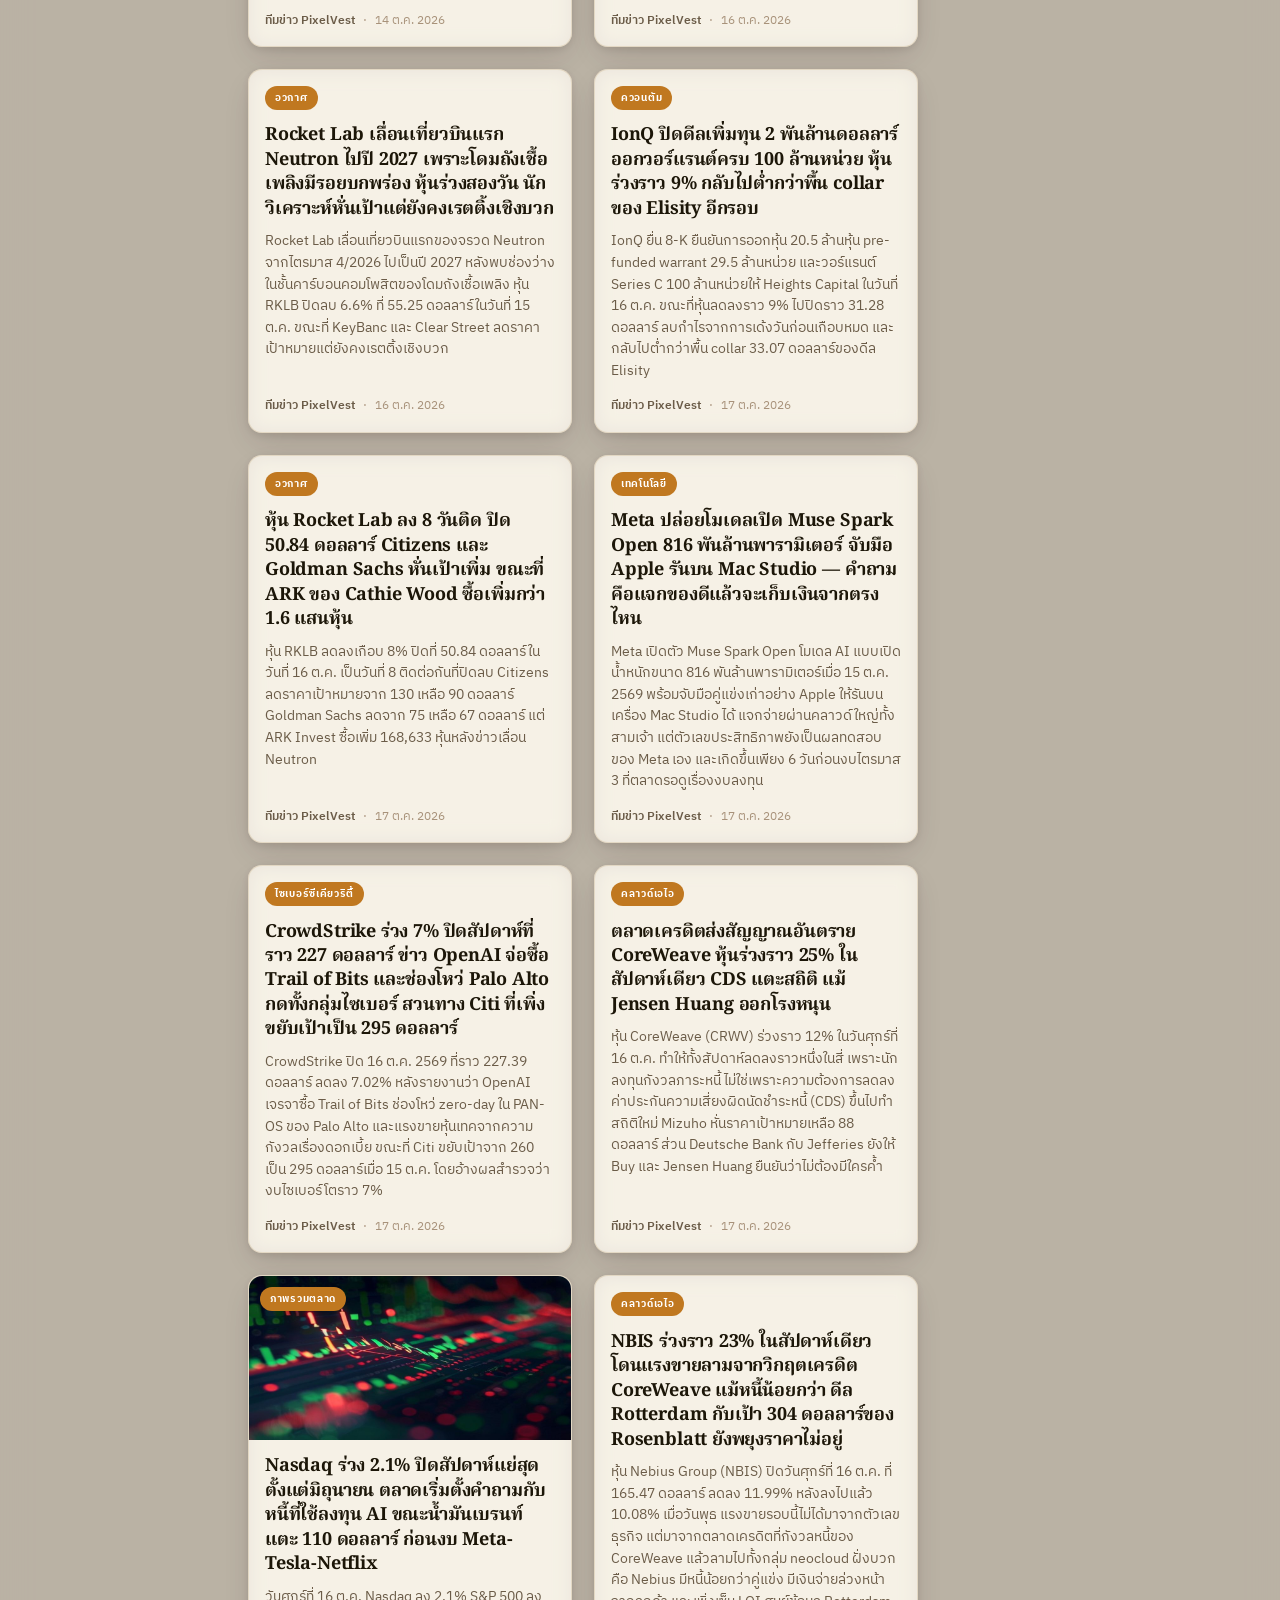
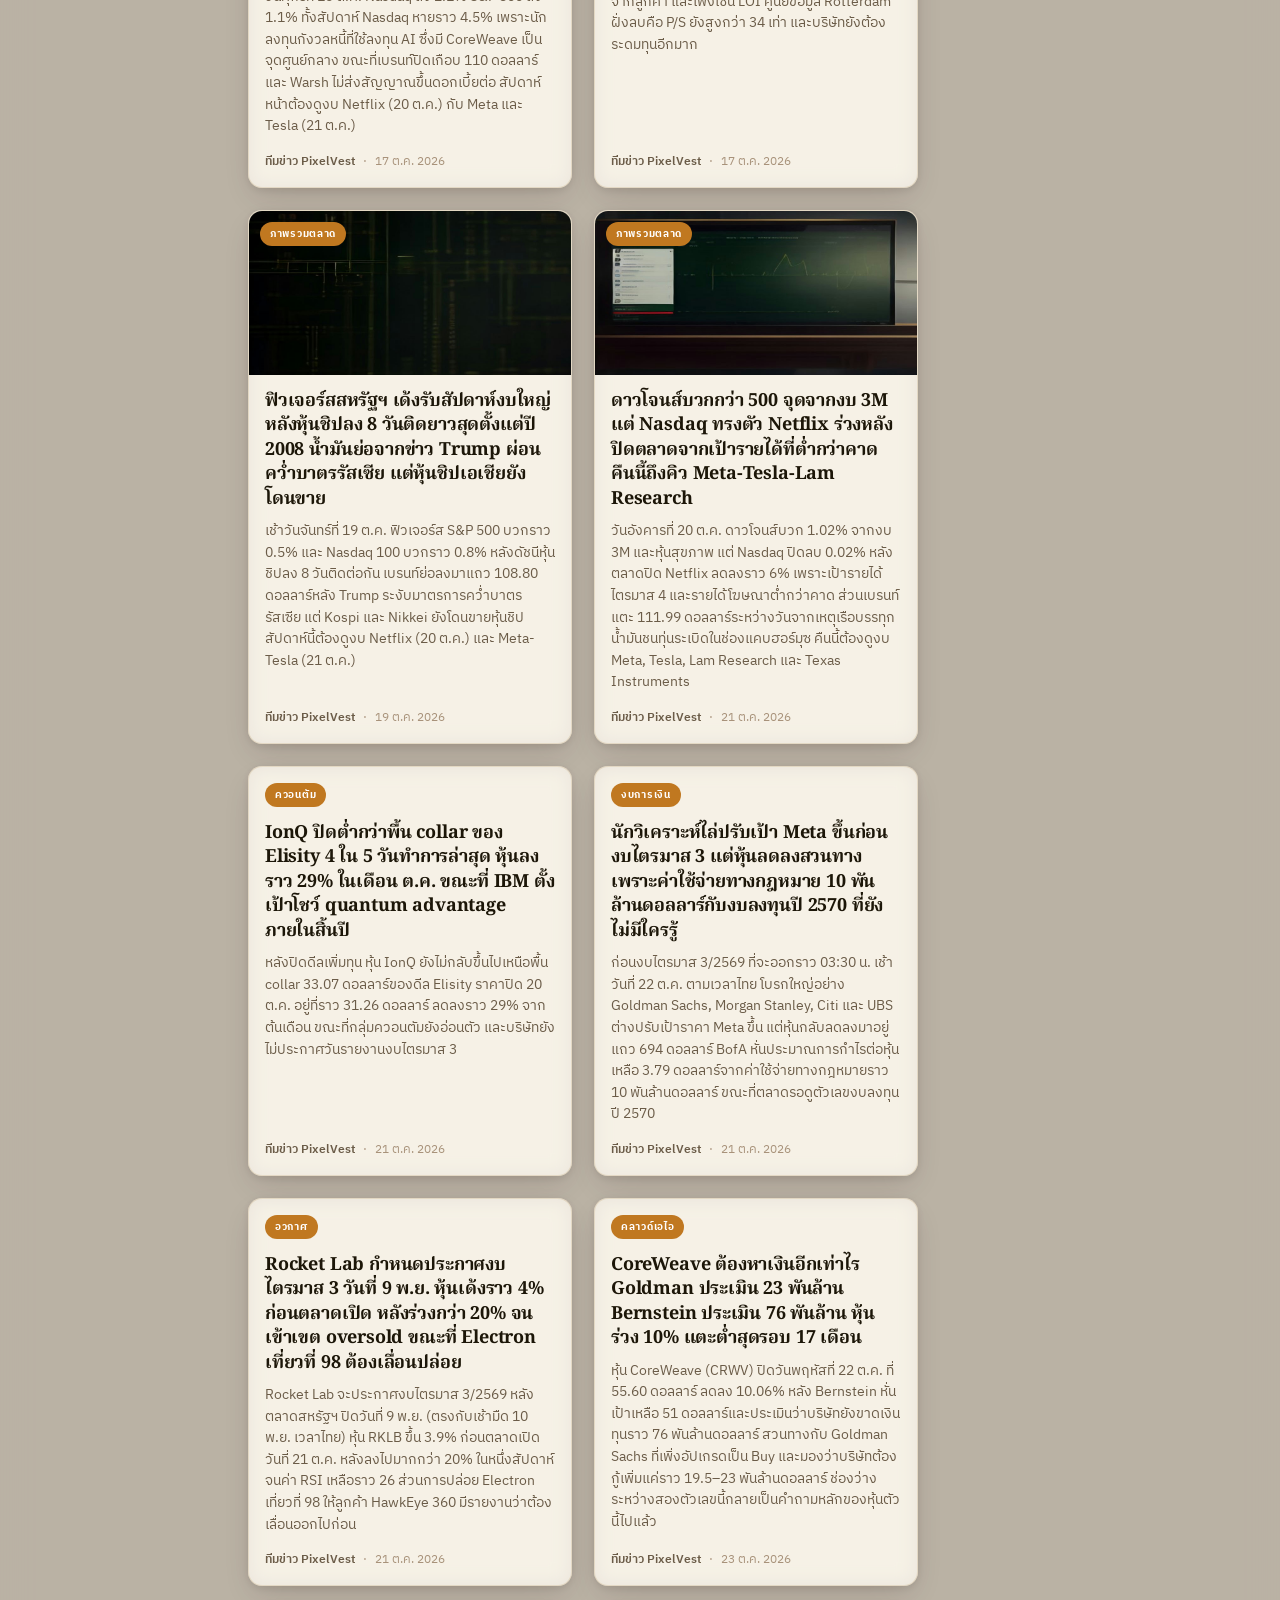
==== commit d2f27ae2: "เพิ่มภาพรวมตลาด 19 พ.ย. 2569 (105) และข่าว NVDA (106): รายงานเฟดสายเหยี่ยวกด S&P 500 ลง 5 วันติดหลุด" ====
--- a/index.html
+++ b/index.html
@@ -38,7 +38,7 @@
 
 <script src="js/data.js?v=13"></script>
 <script src="js/quotes.js?v=18"></script>
-<script src="js/articles.js?v=56"></script>
+<script src="js/articles.js?v=57"></script>
 <script src="js/config.js?v=10"></script>
 <script src="js/helpers.js?v=9"></script>
 <script src="js/views.js?v=16"></script>
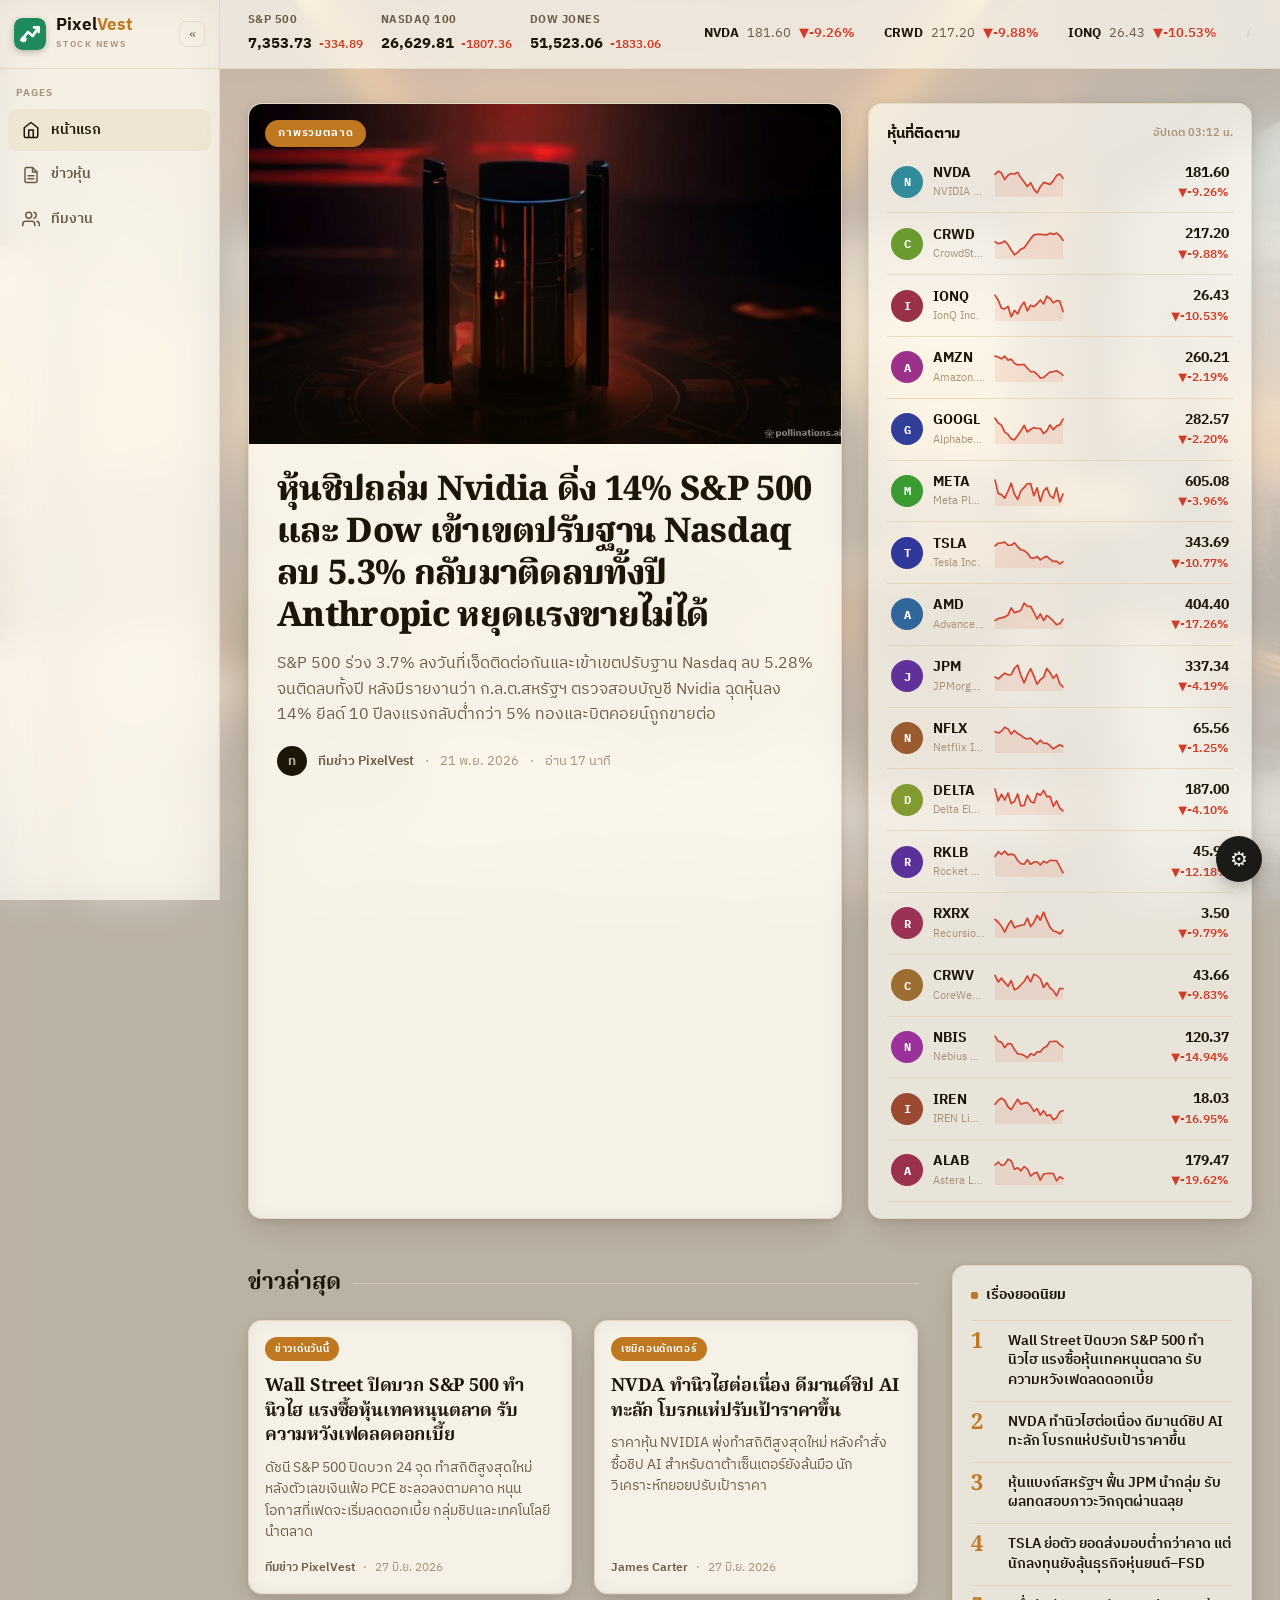
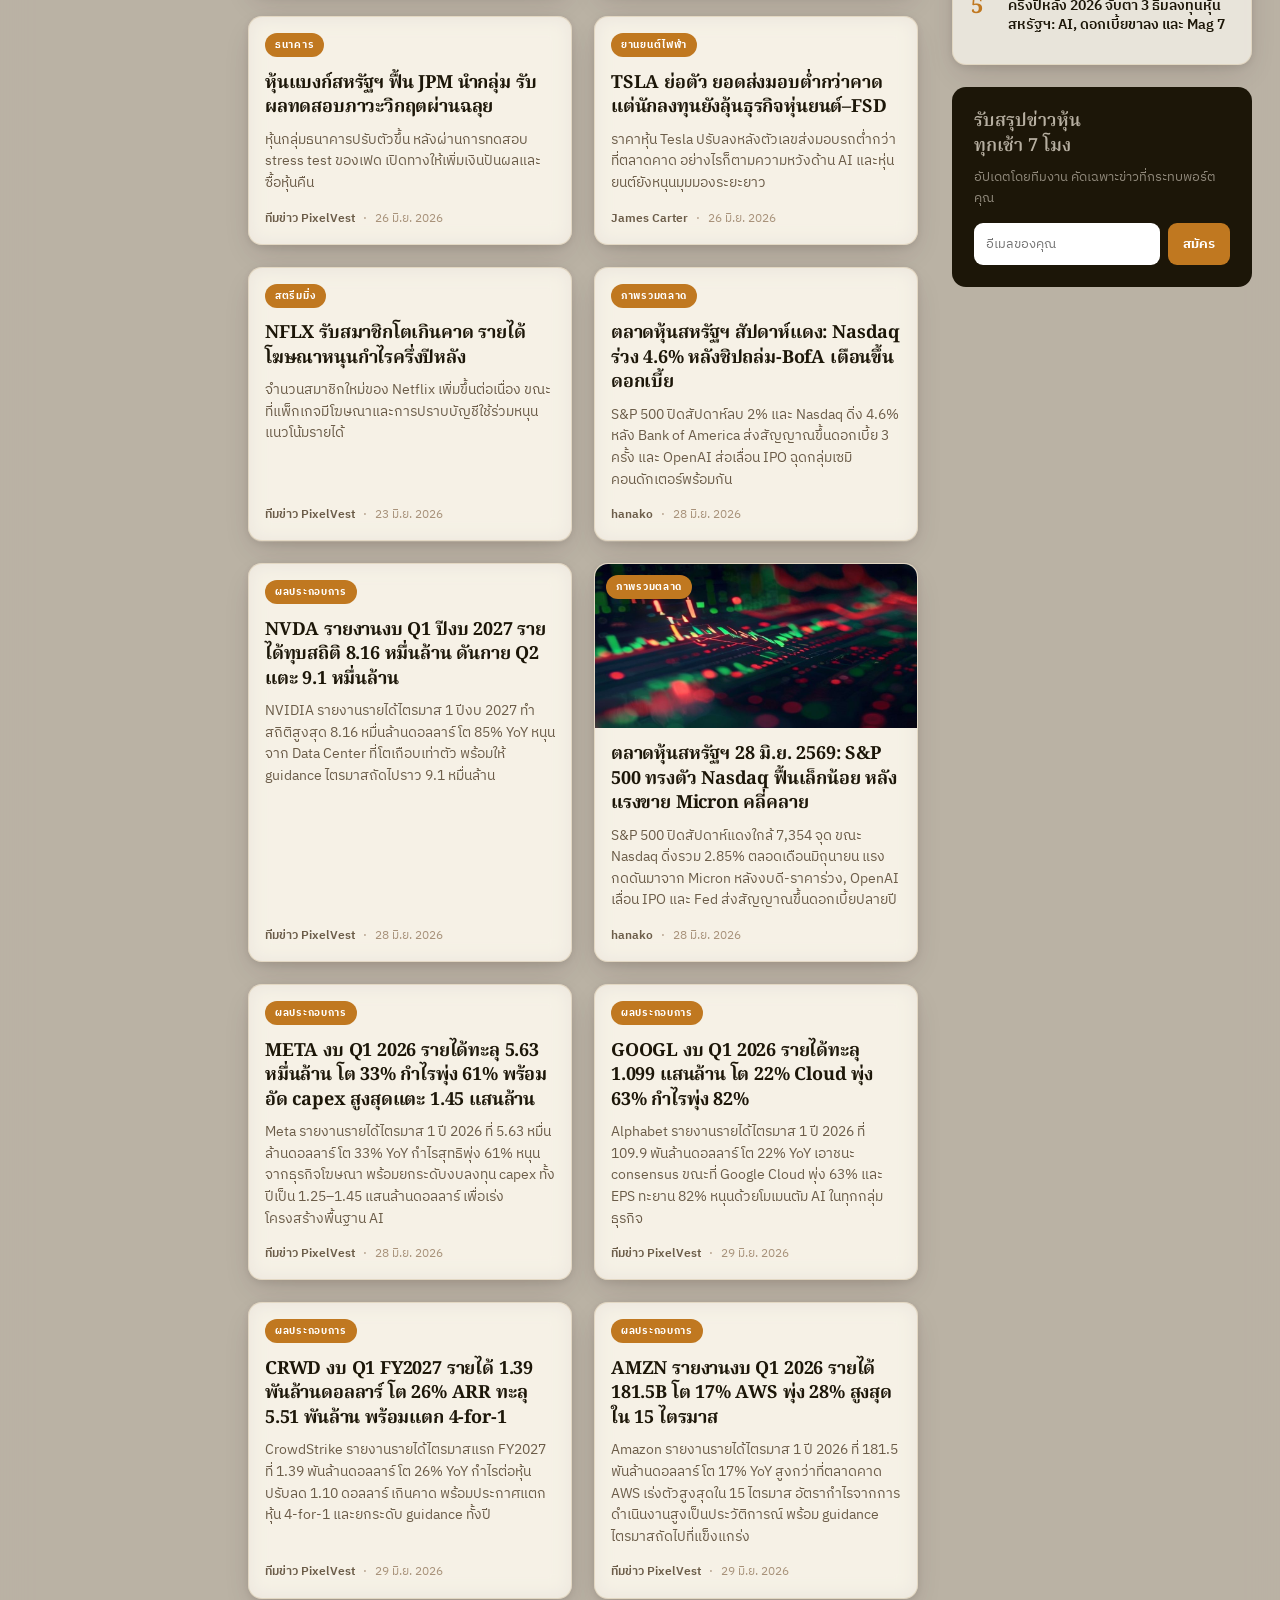
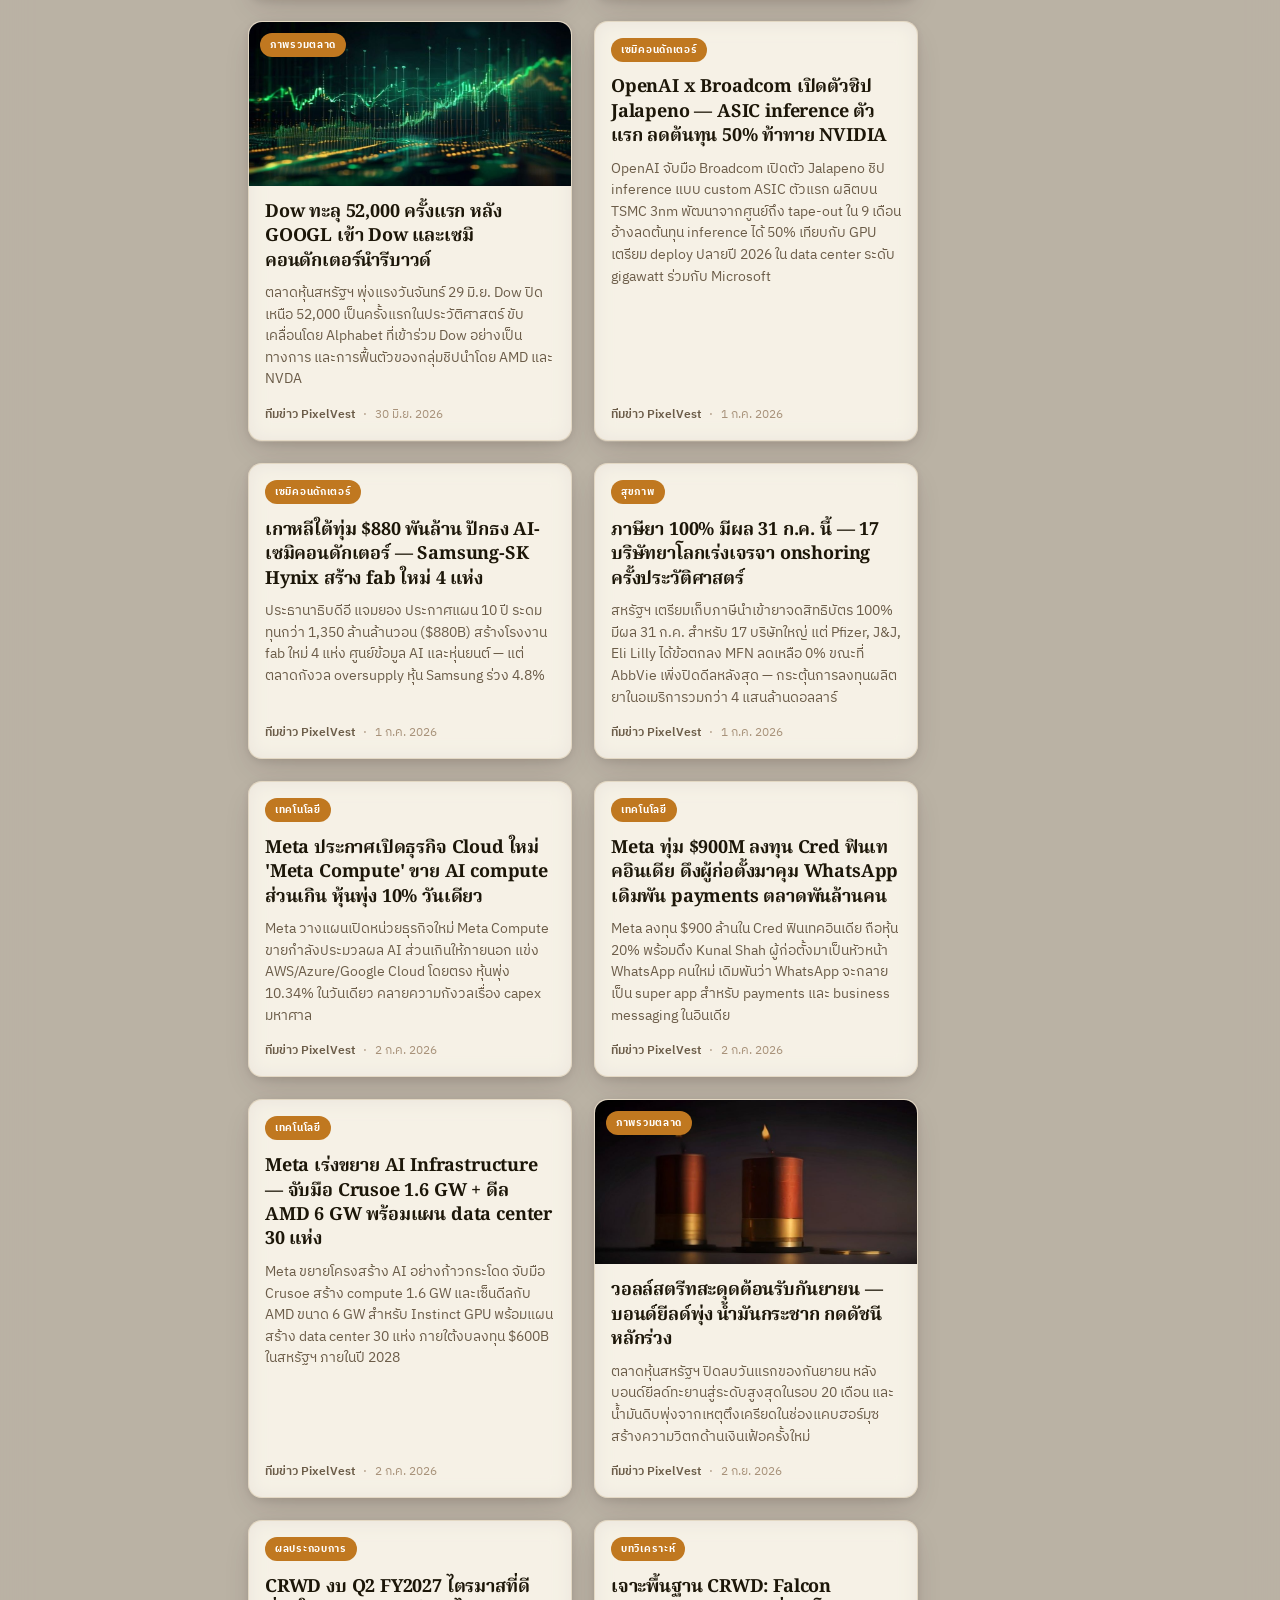
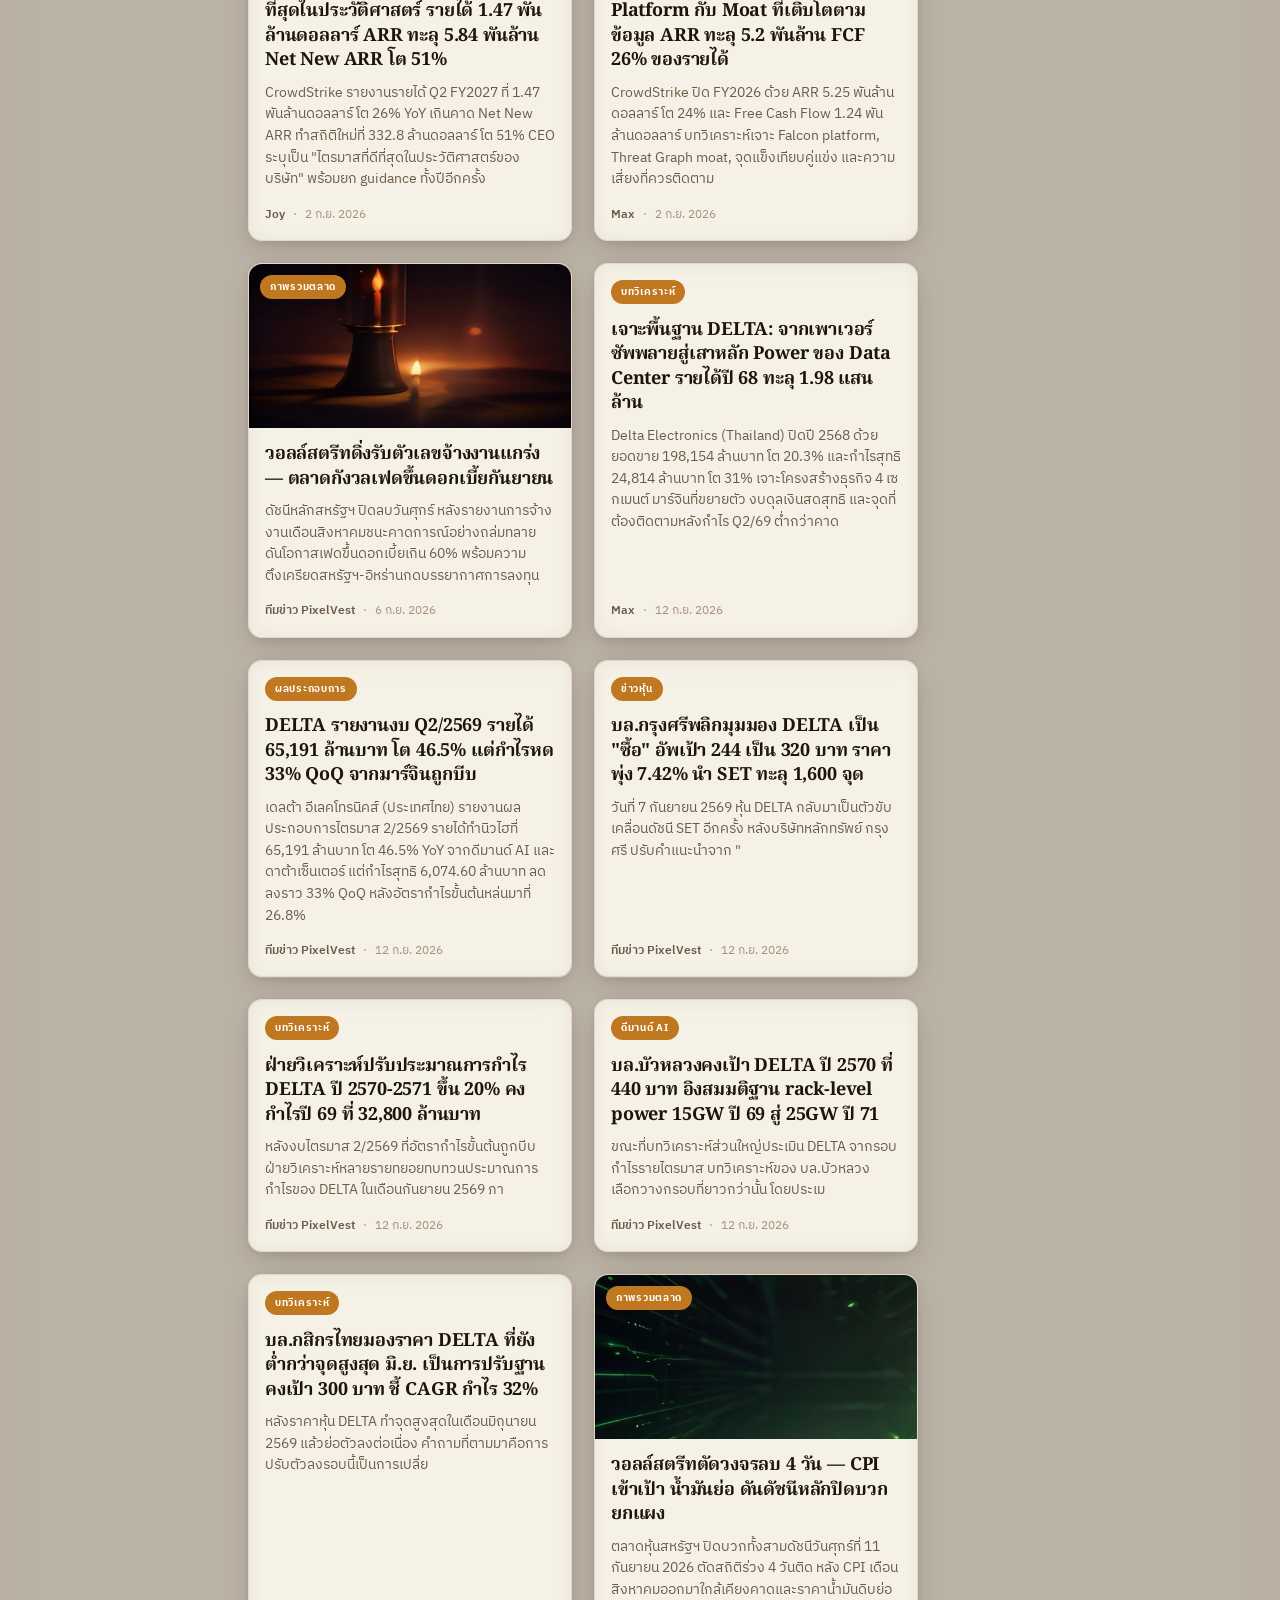
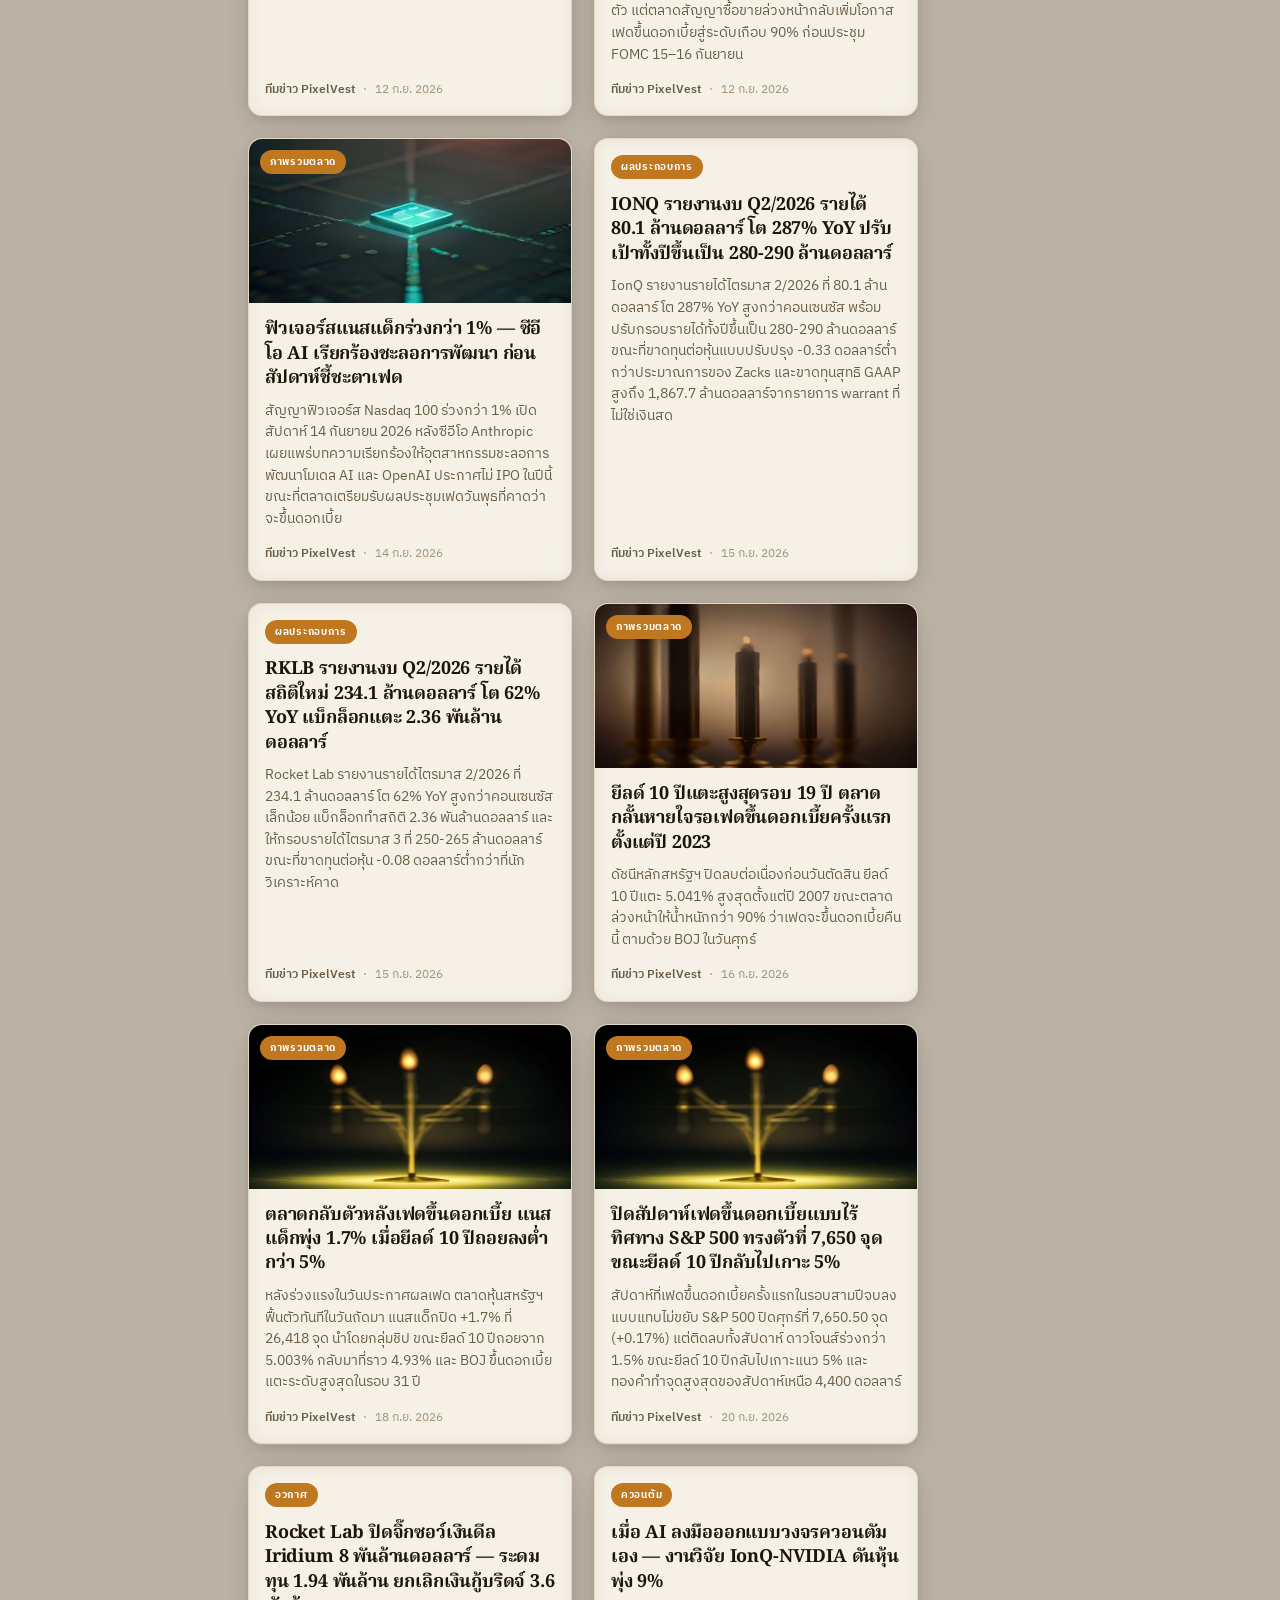
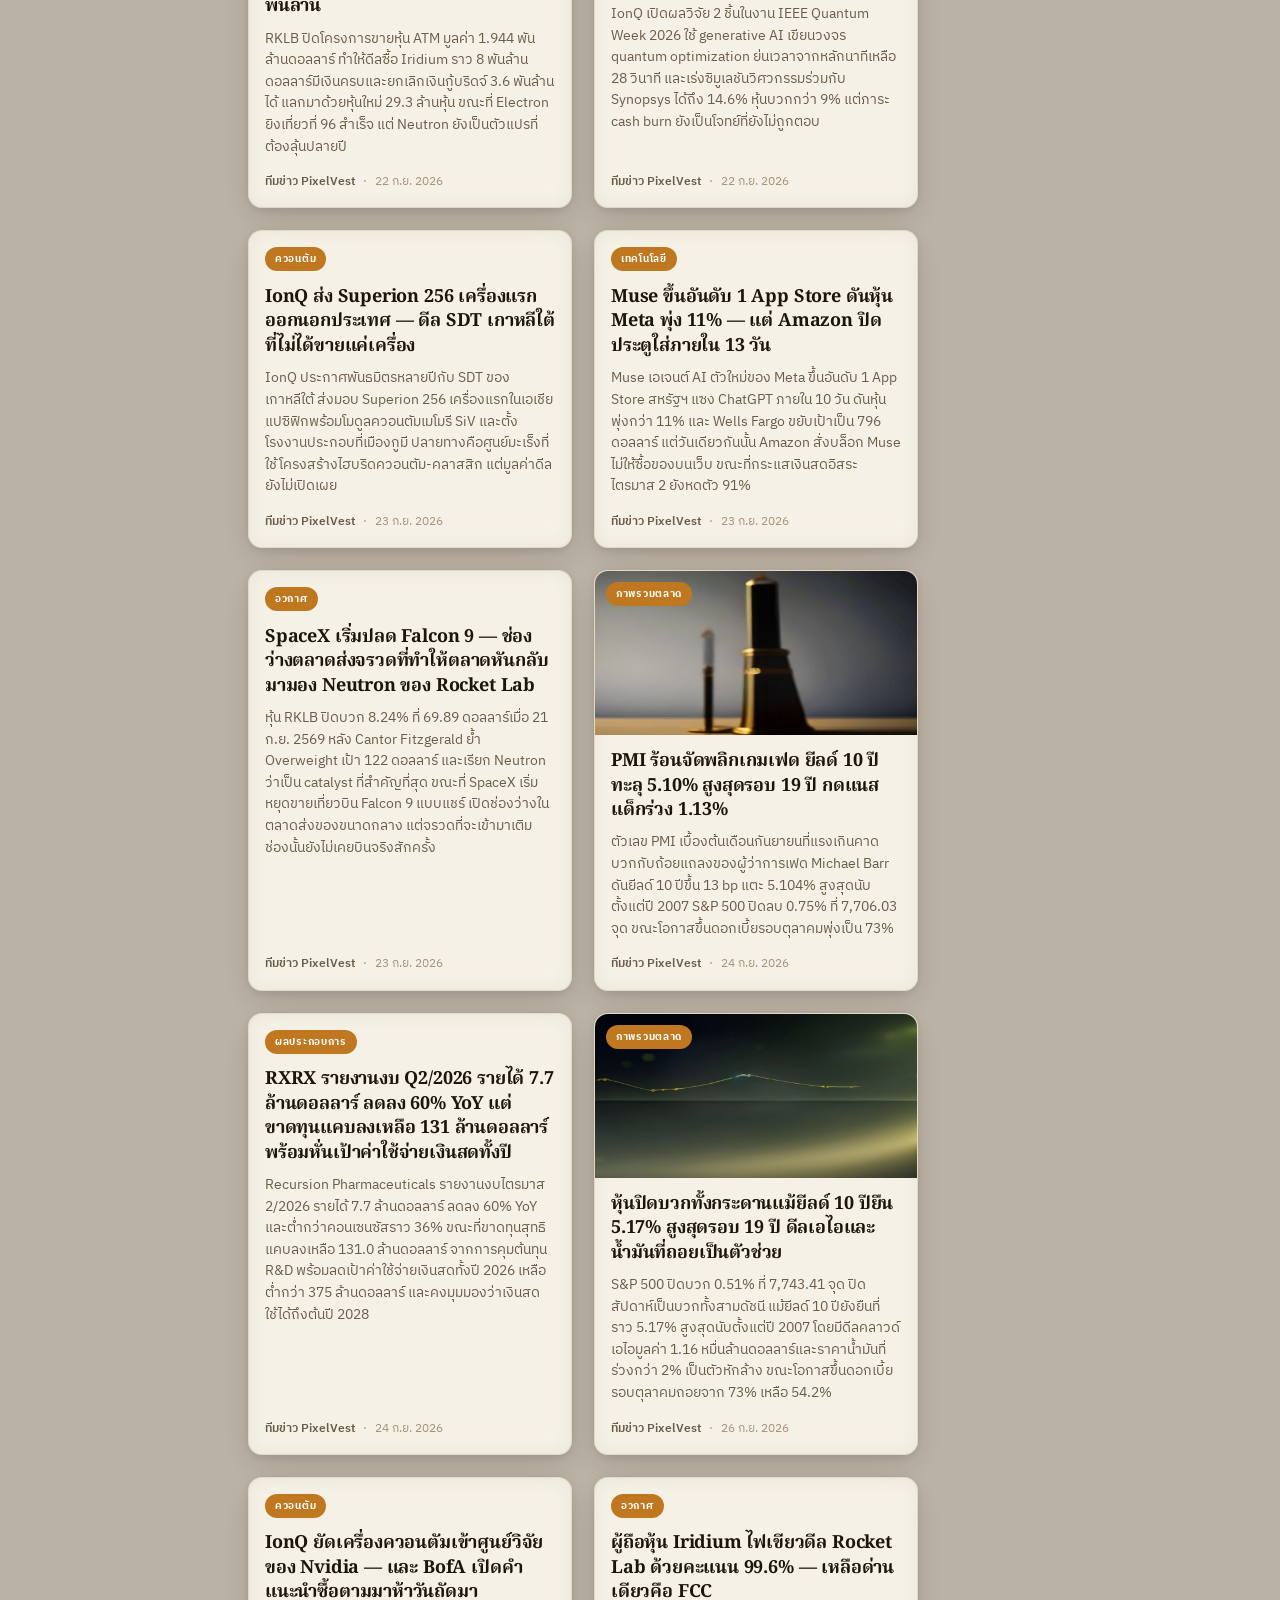
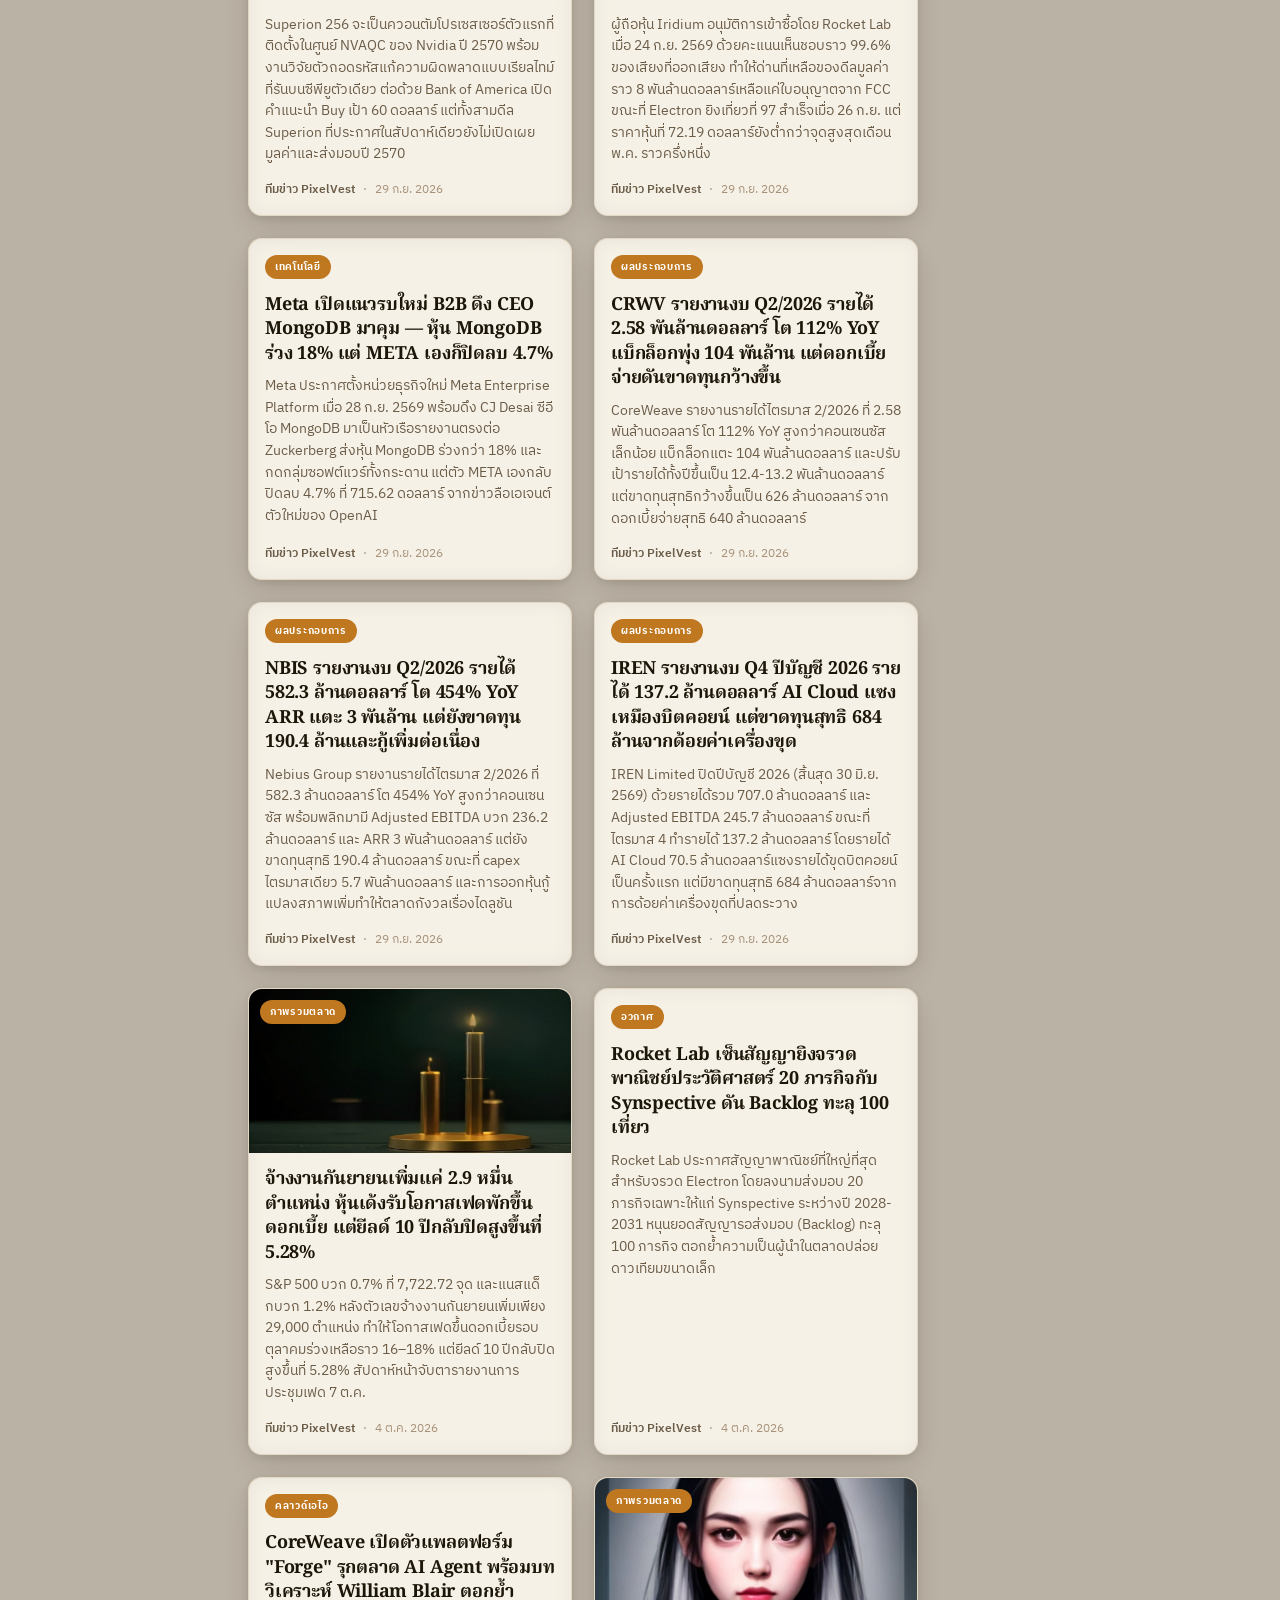
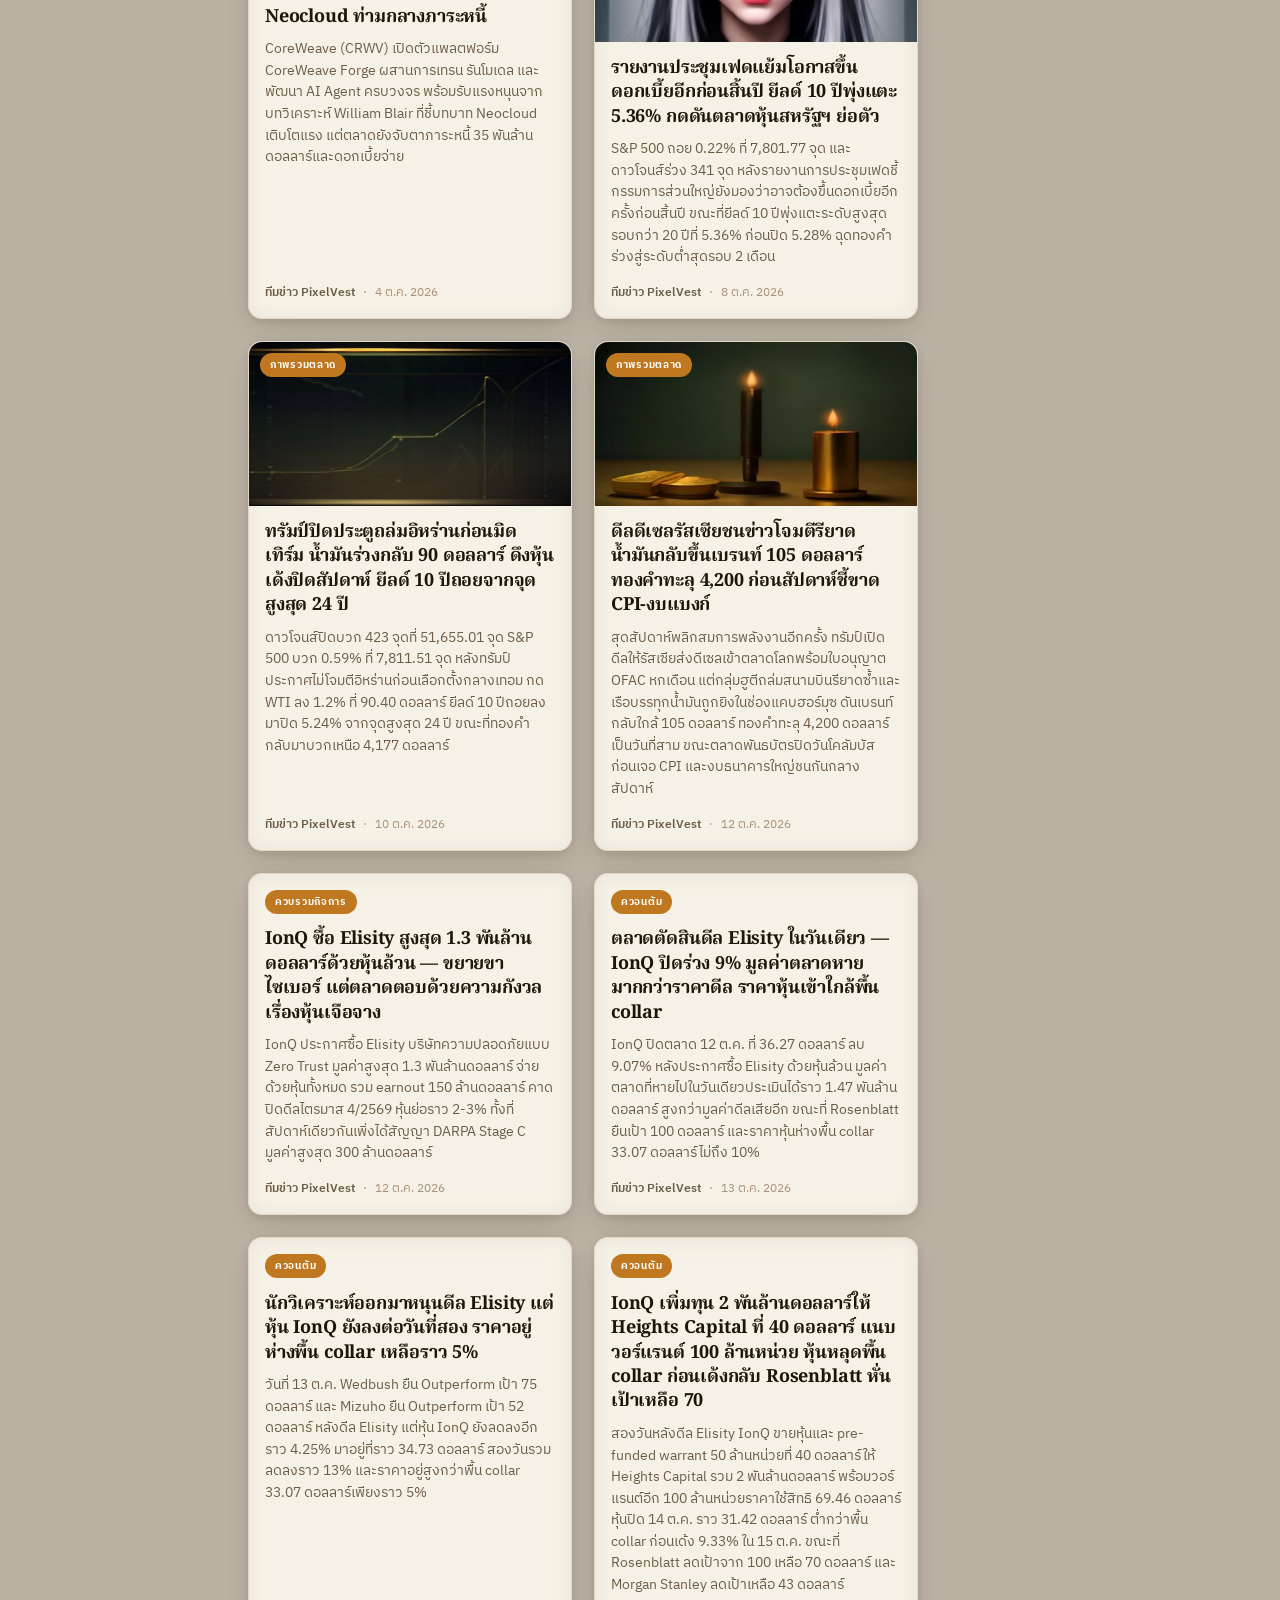
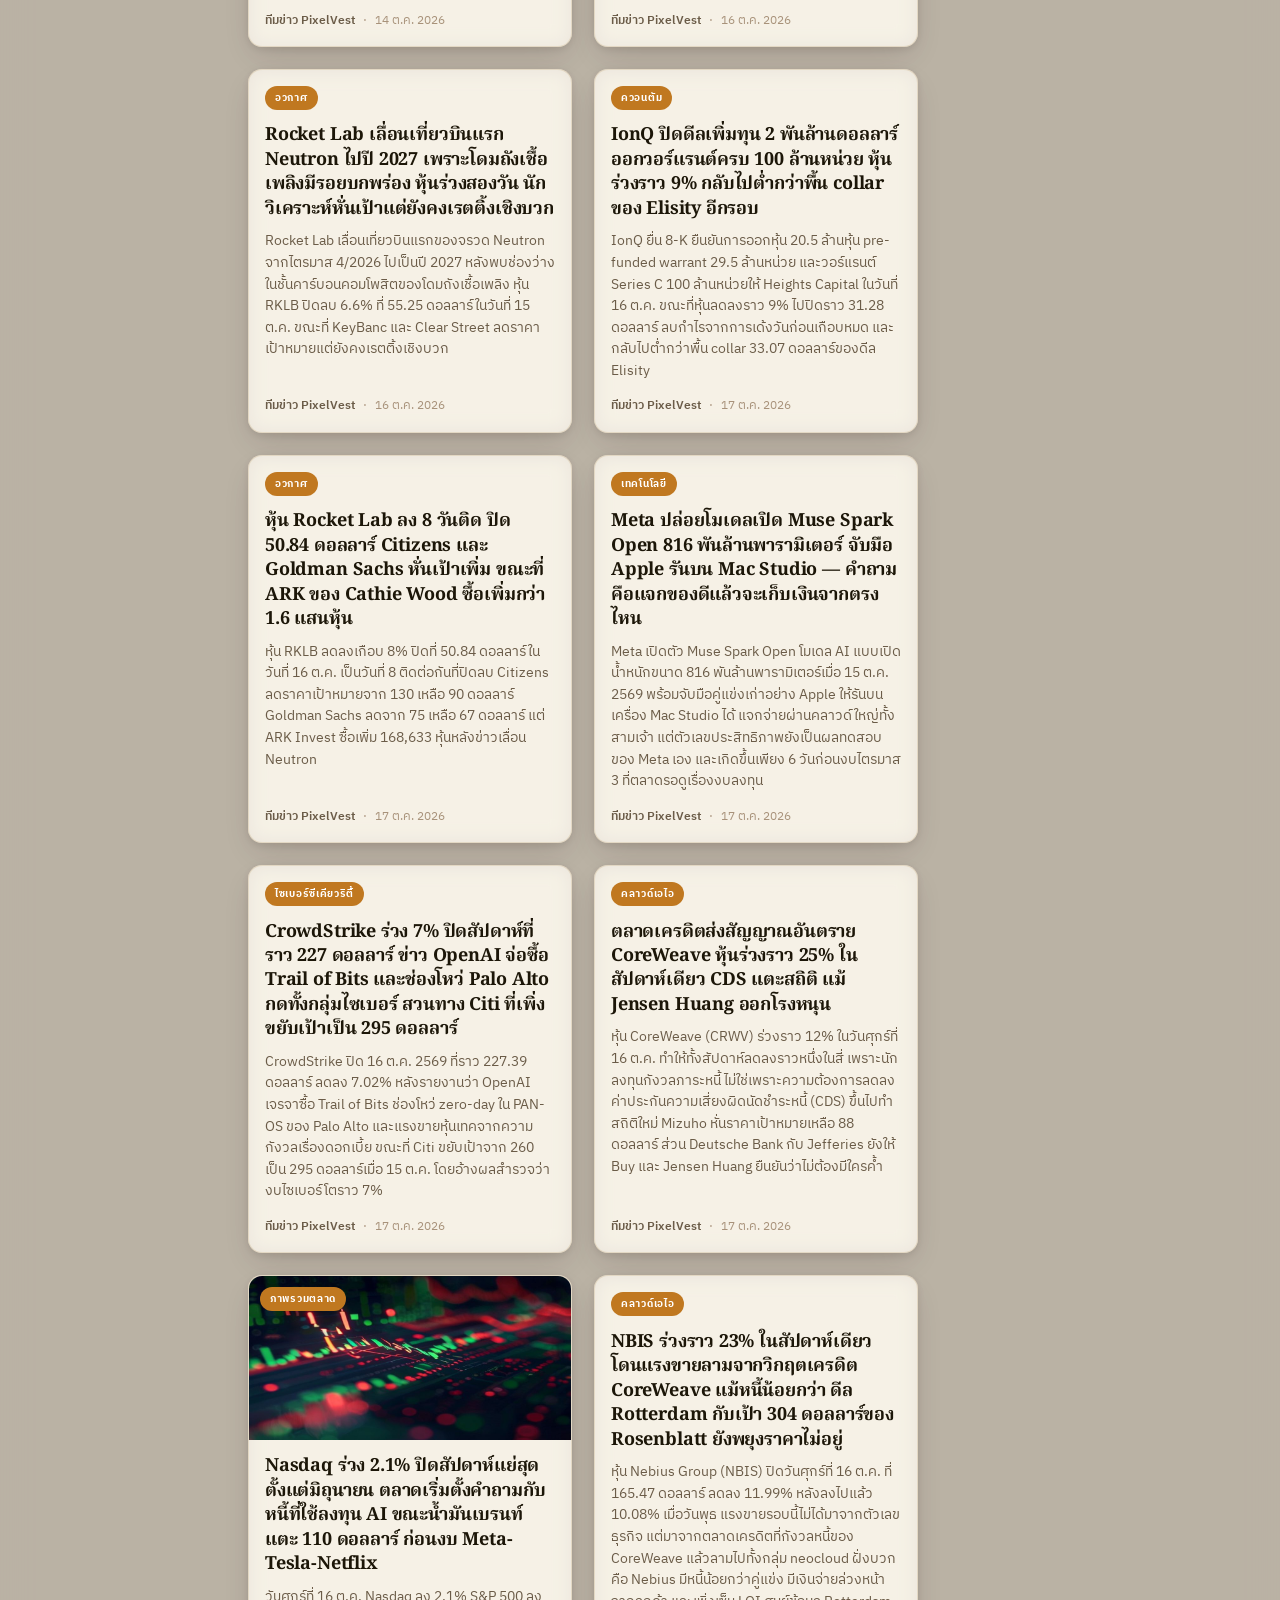
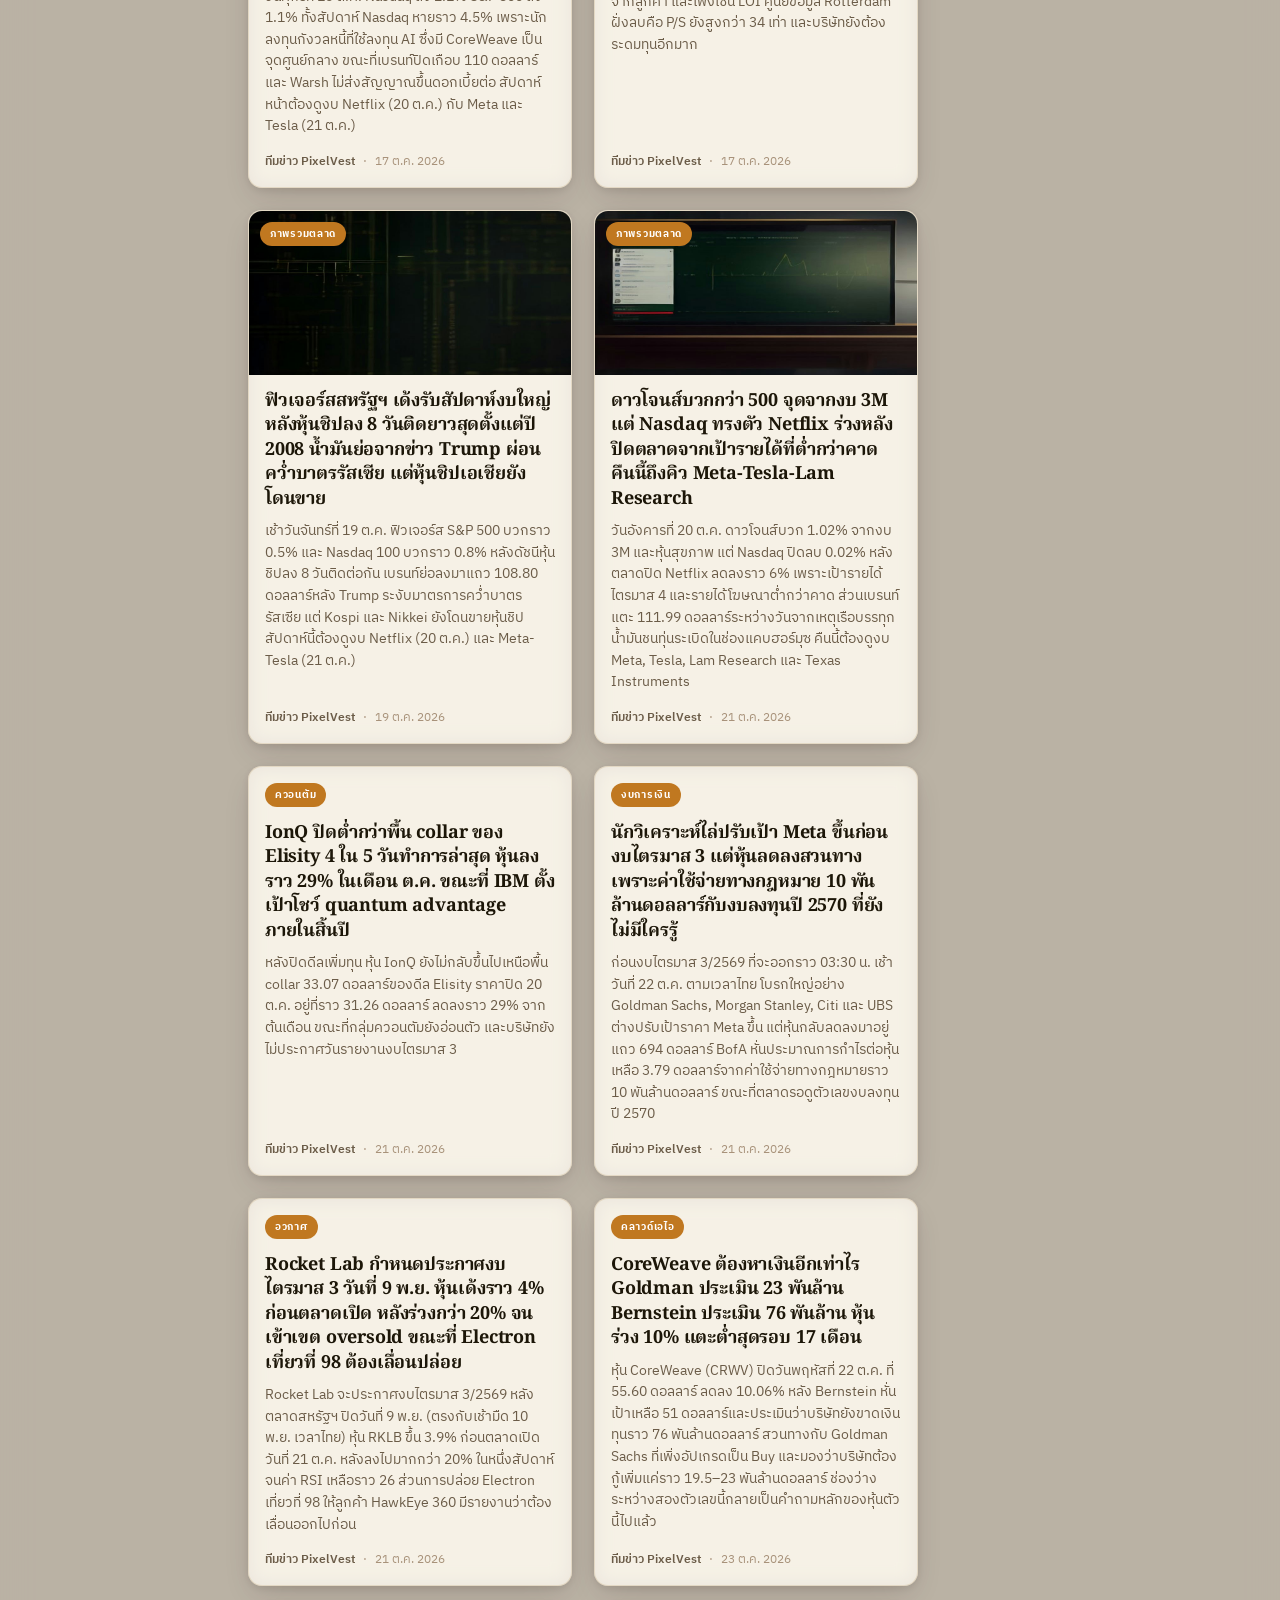
==== commit ed25f1dc: "เพิ่มภาพรวมตลาด 21 พ.ย. 2569 (107) และข่าว NVDA (108), CRWV (109), IONQ (110), RKLB (111): หุ้นชิปถล" ====
--- a/index.html
+++ b/index.html
@@ -38,7 +38,7 @@
 
 <script src="js/data.js?v=13"></script>
 <script src="js/quotes.js?v=18"></script>
-<script src="js/articles.js?v=57"></script>
+<script src="js/articles.js?v=58"></script>
 <script src="js/config.js?v=10"></script>
 <script src="js/helpers.js?v=9"></script>
 <script src="js/views.js?v=16"></script>
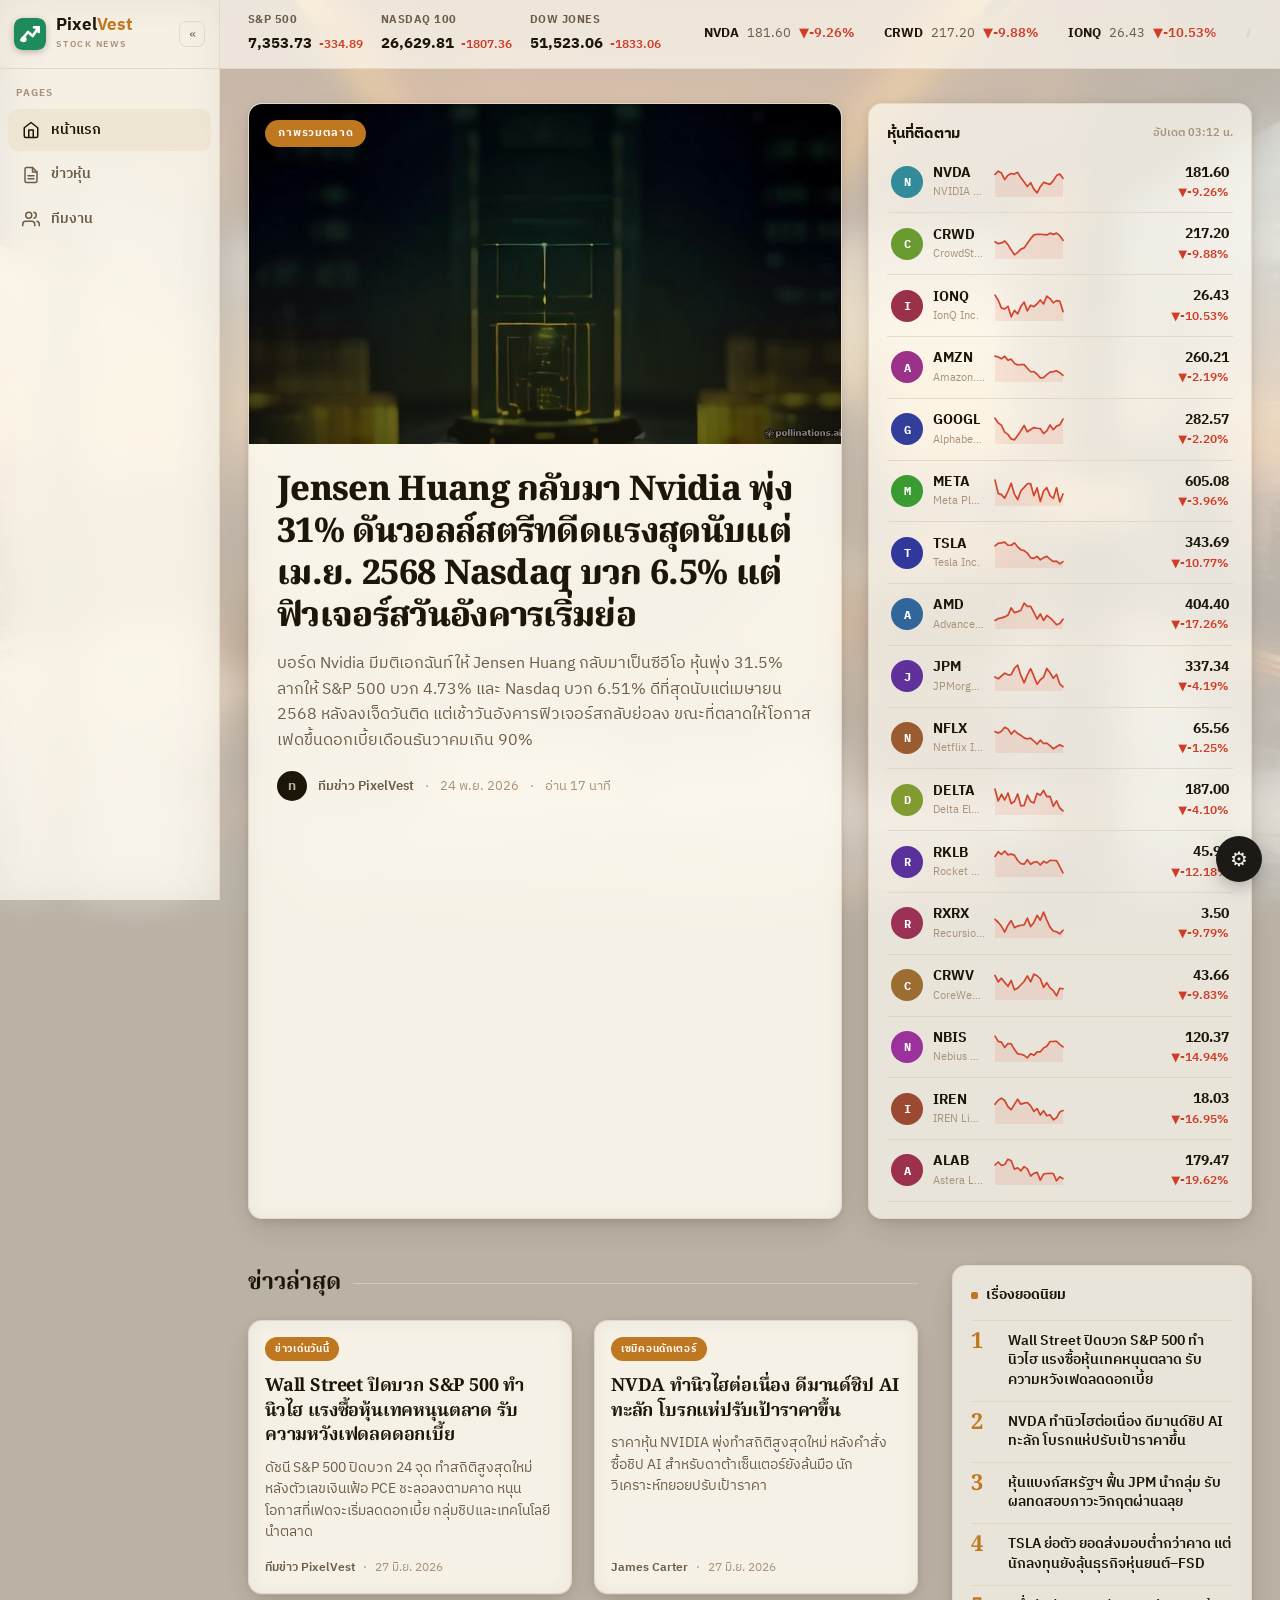
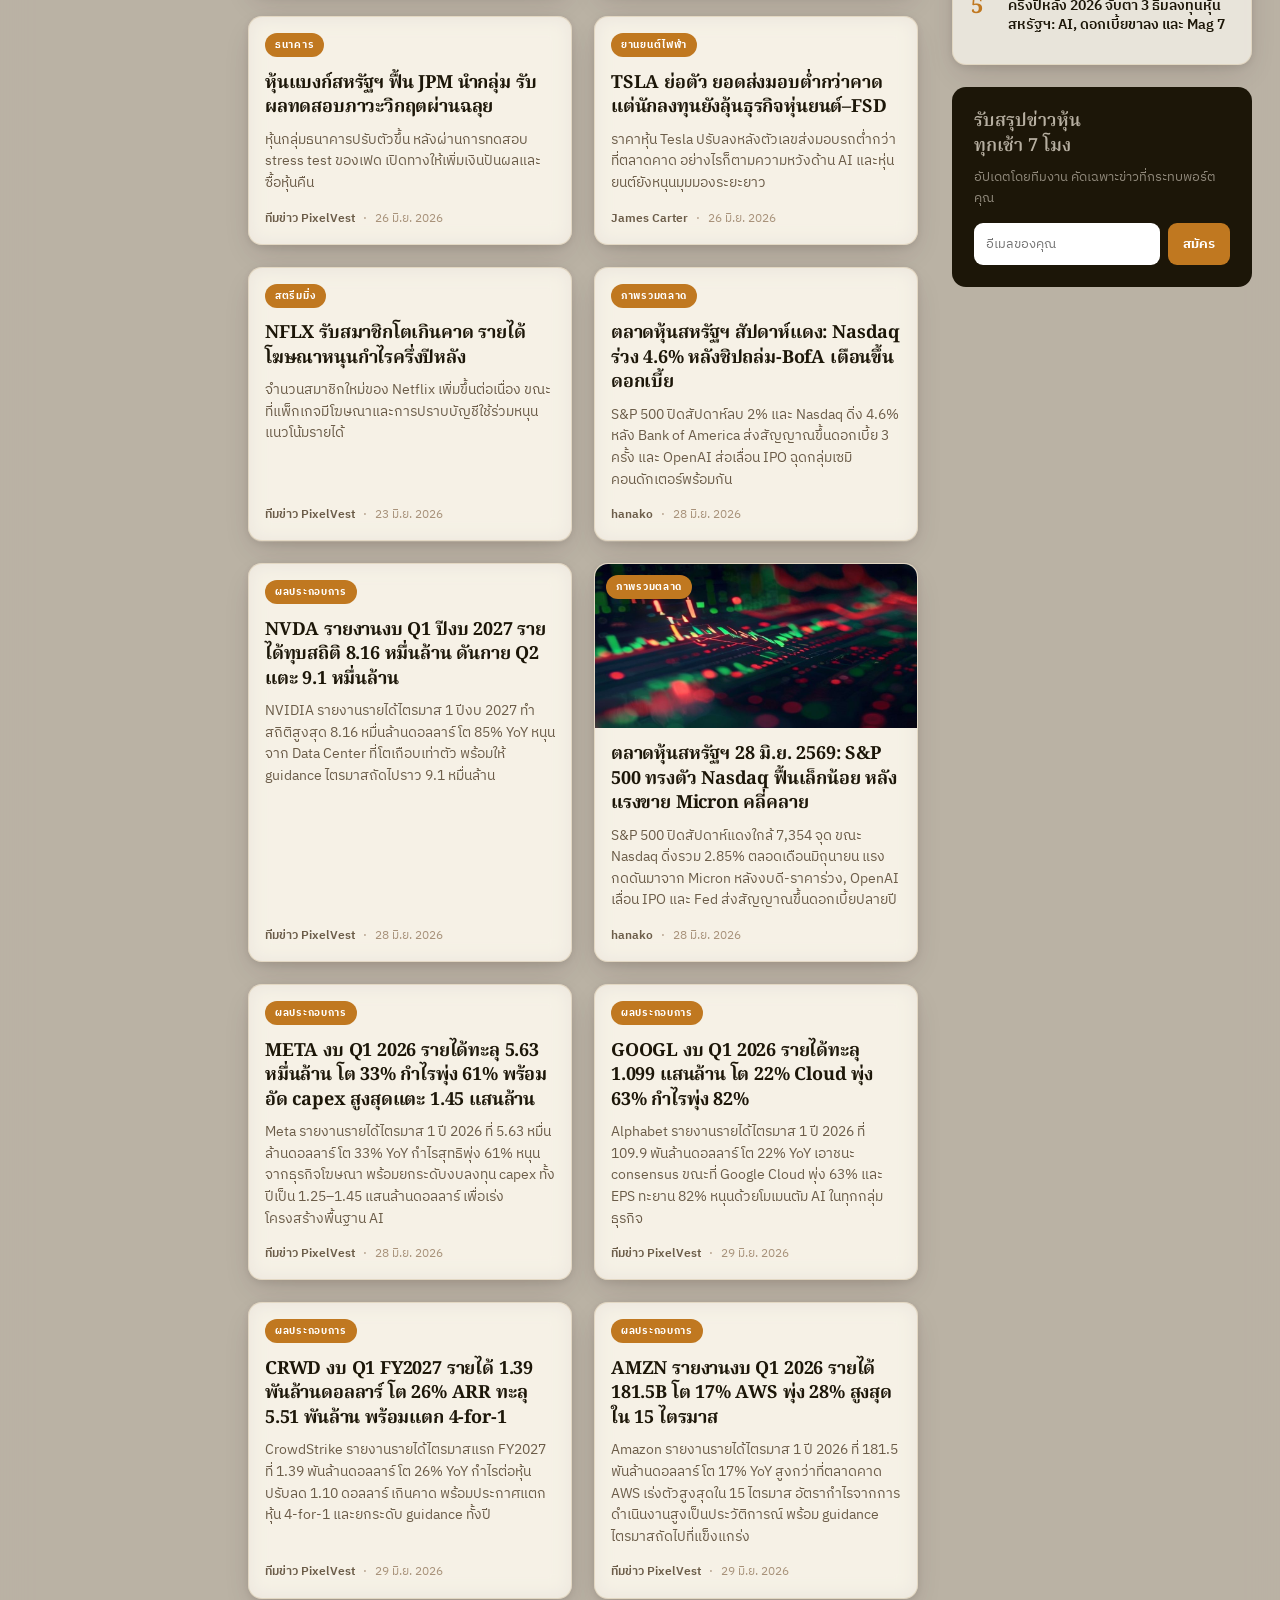
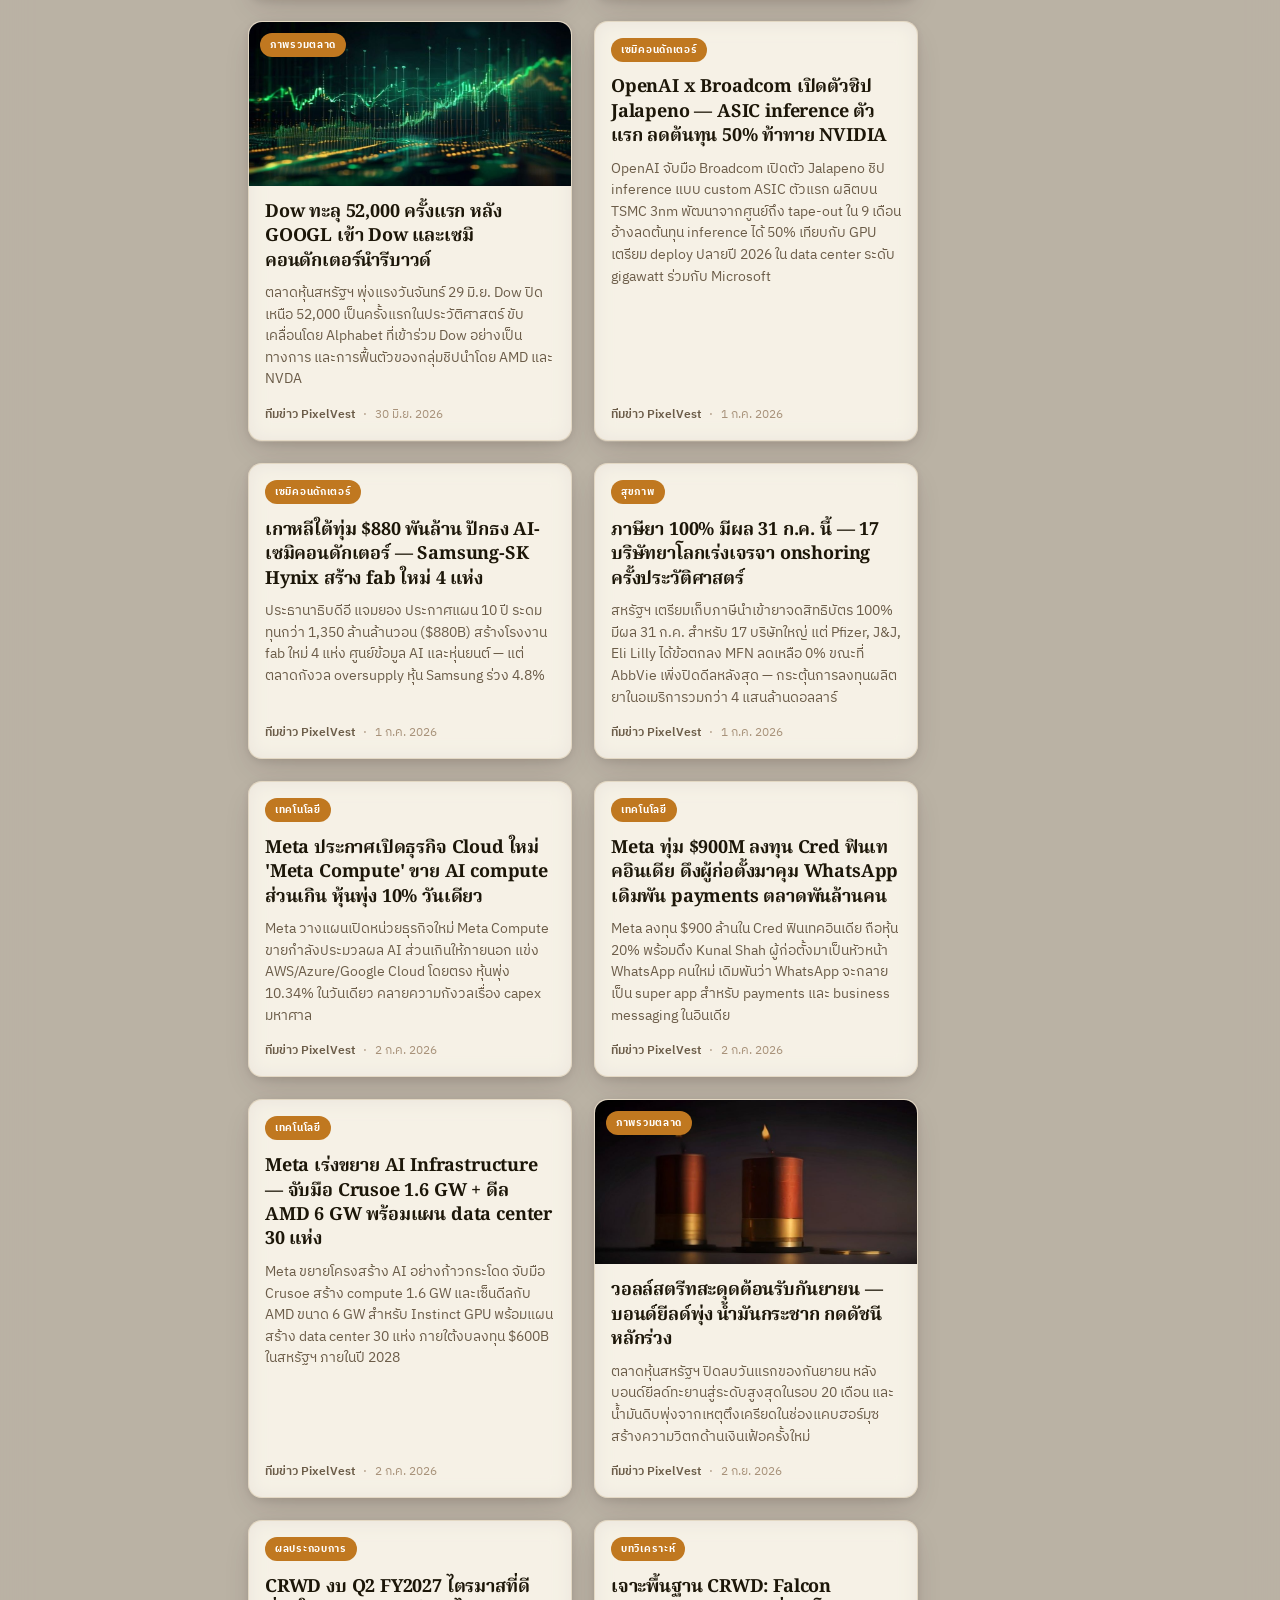
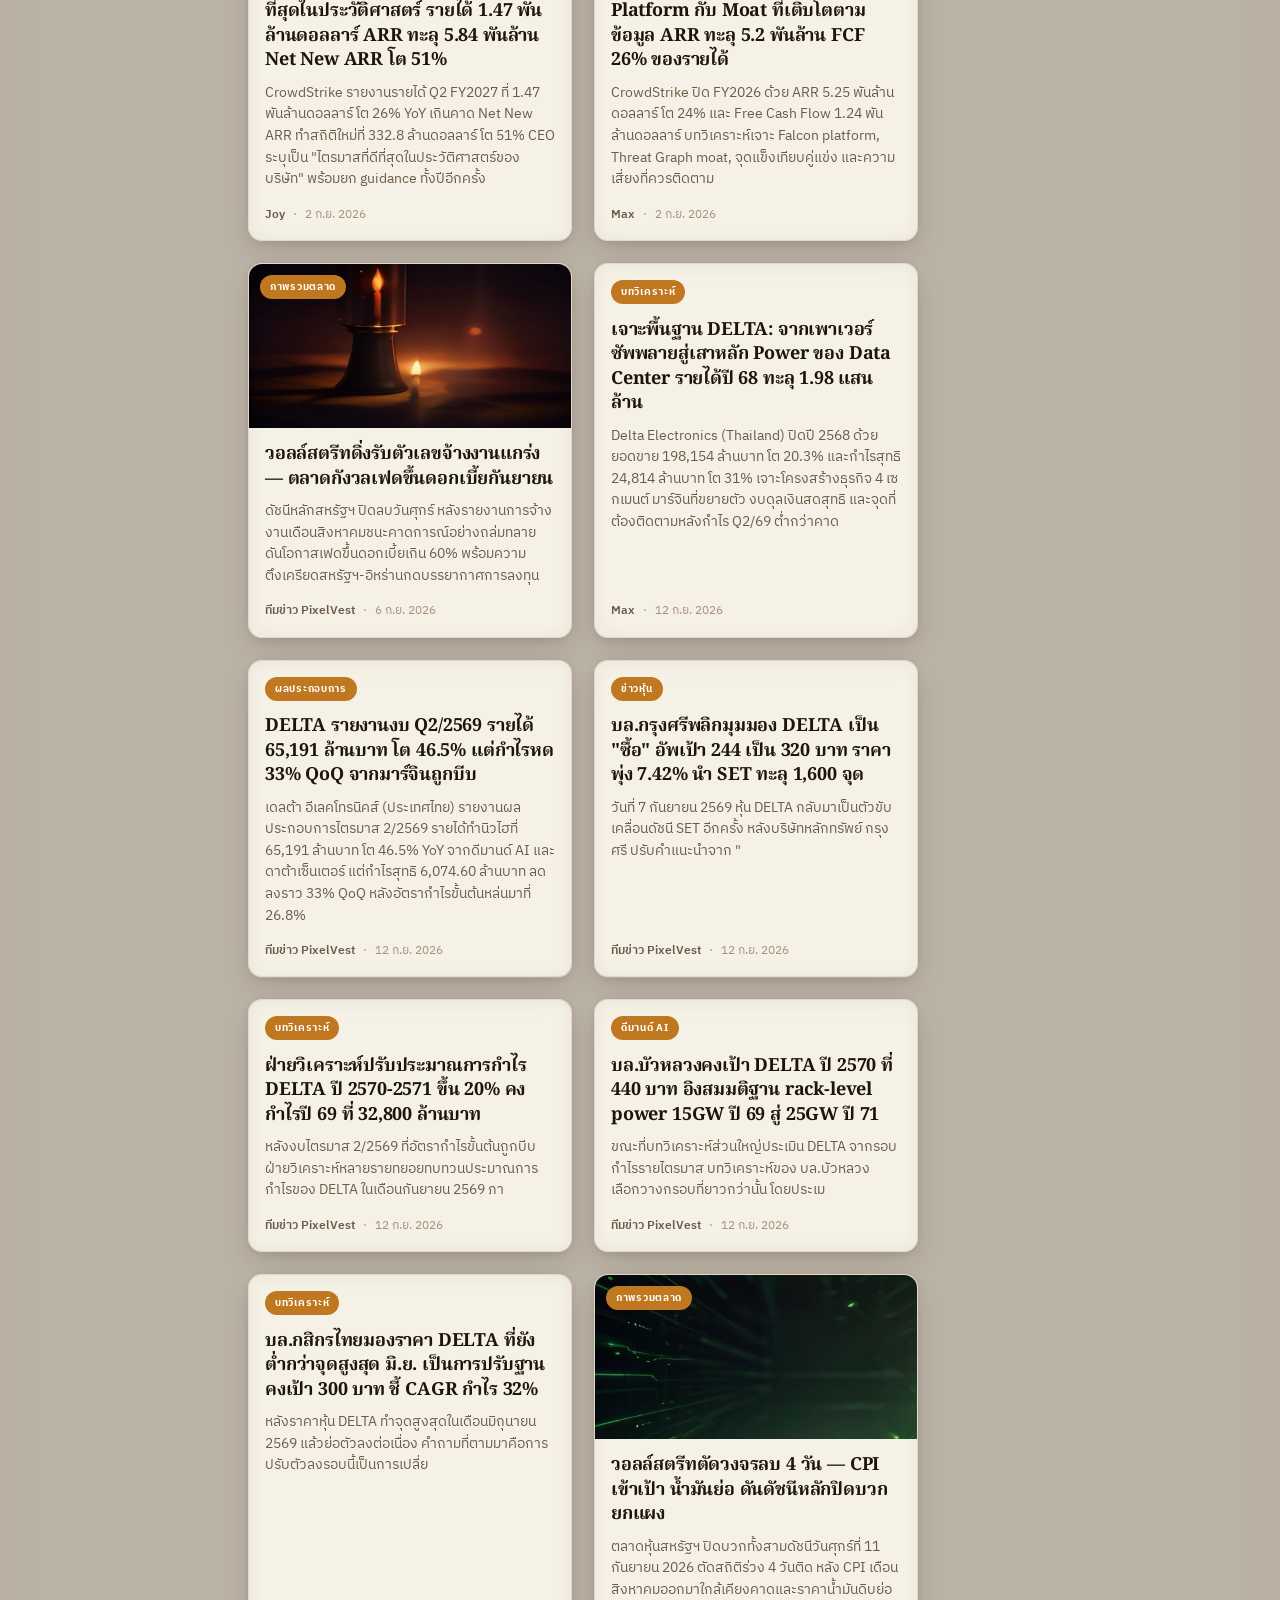
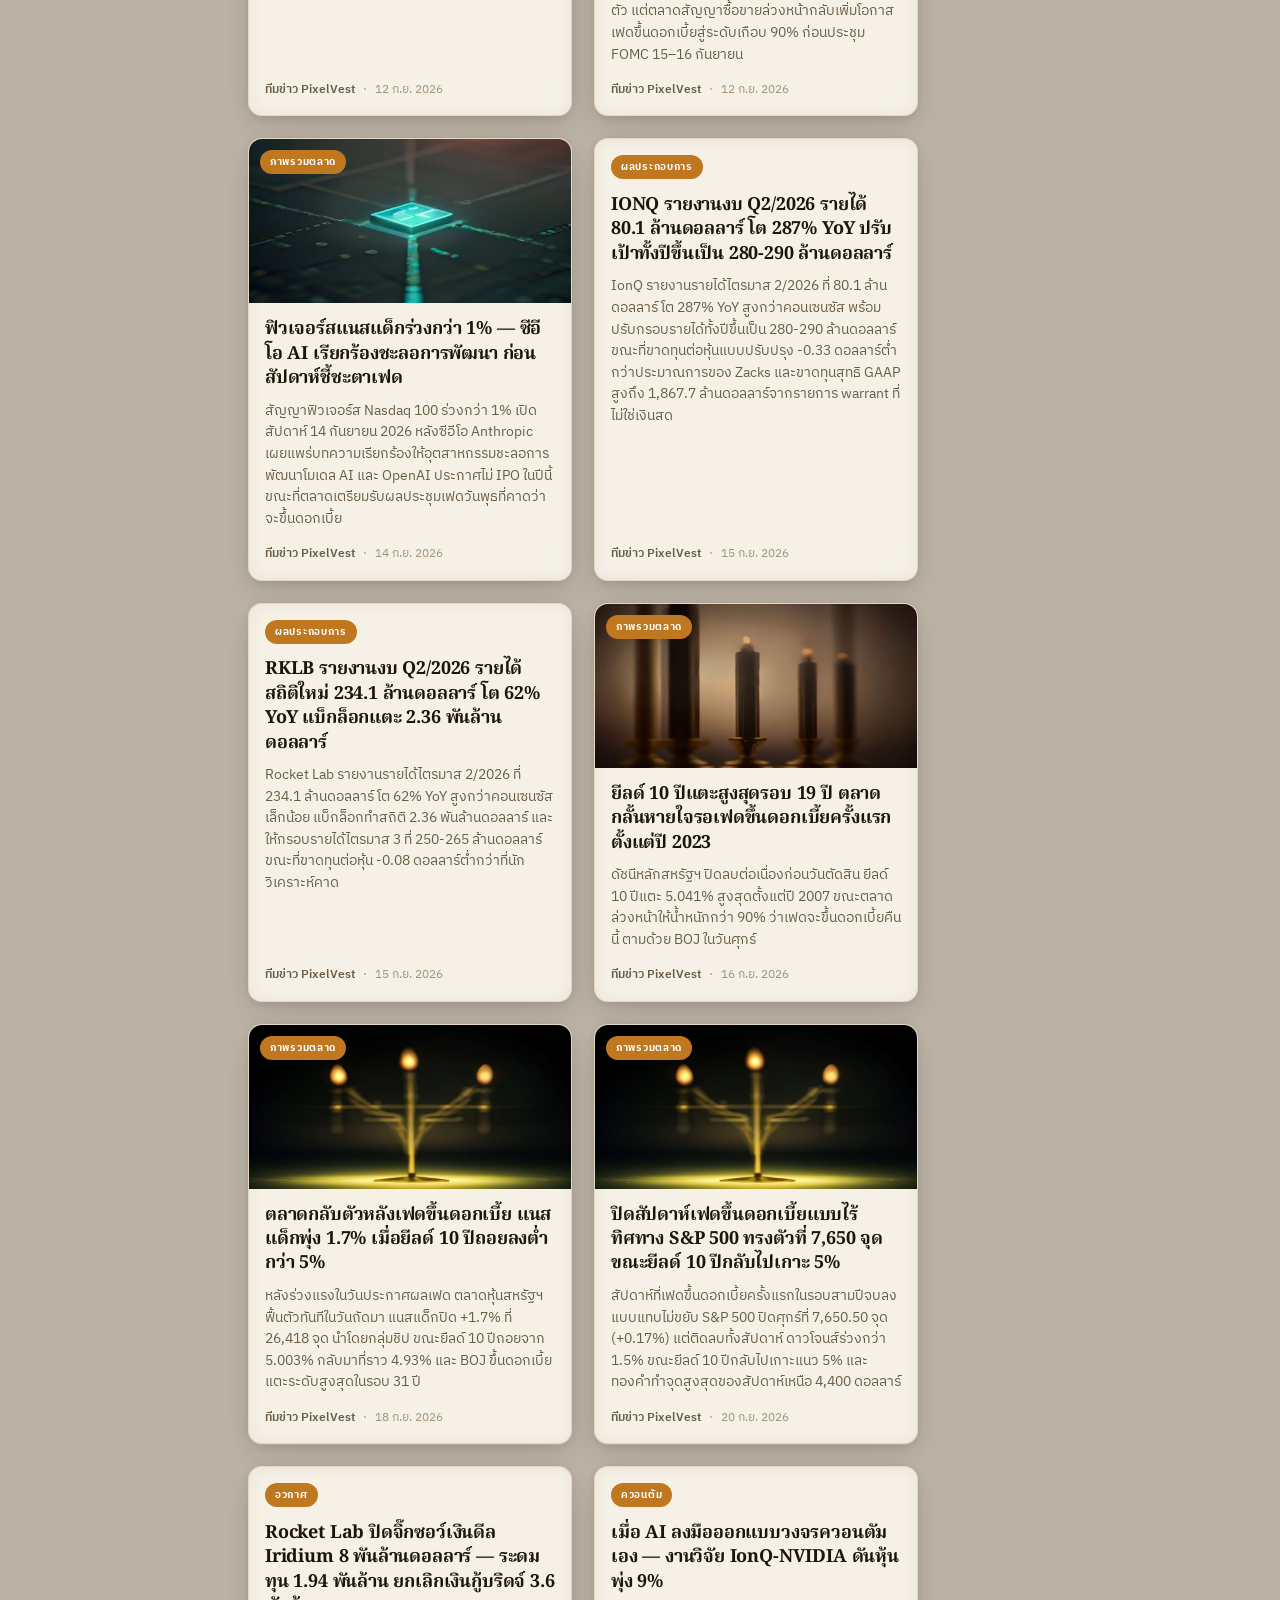
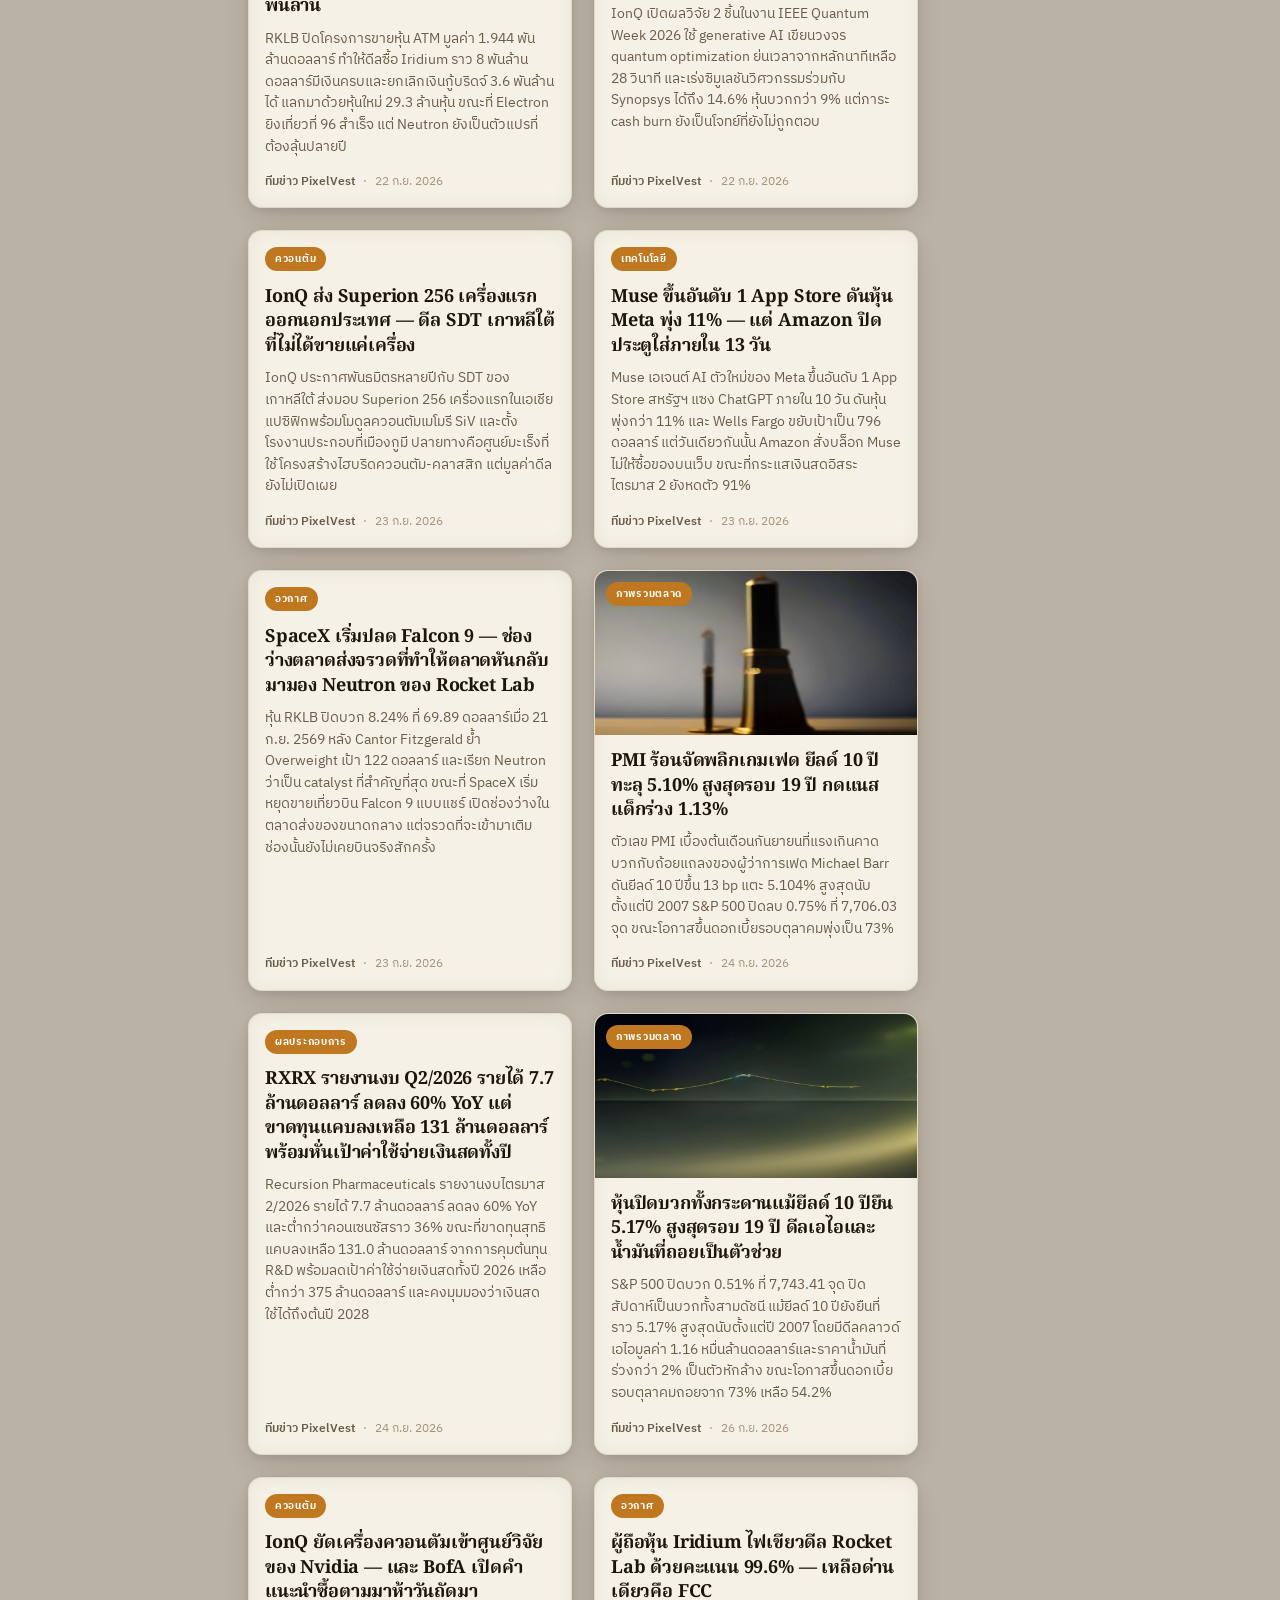
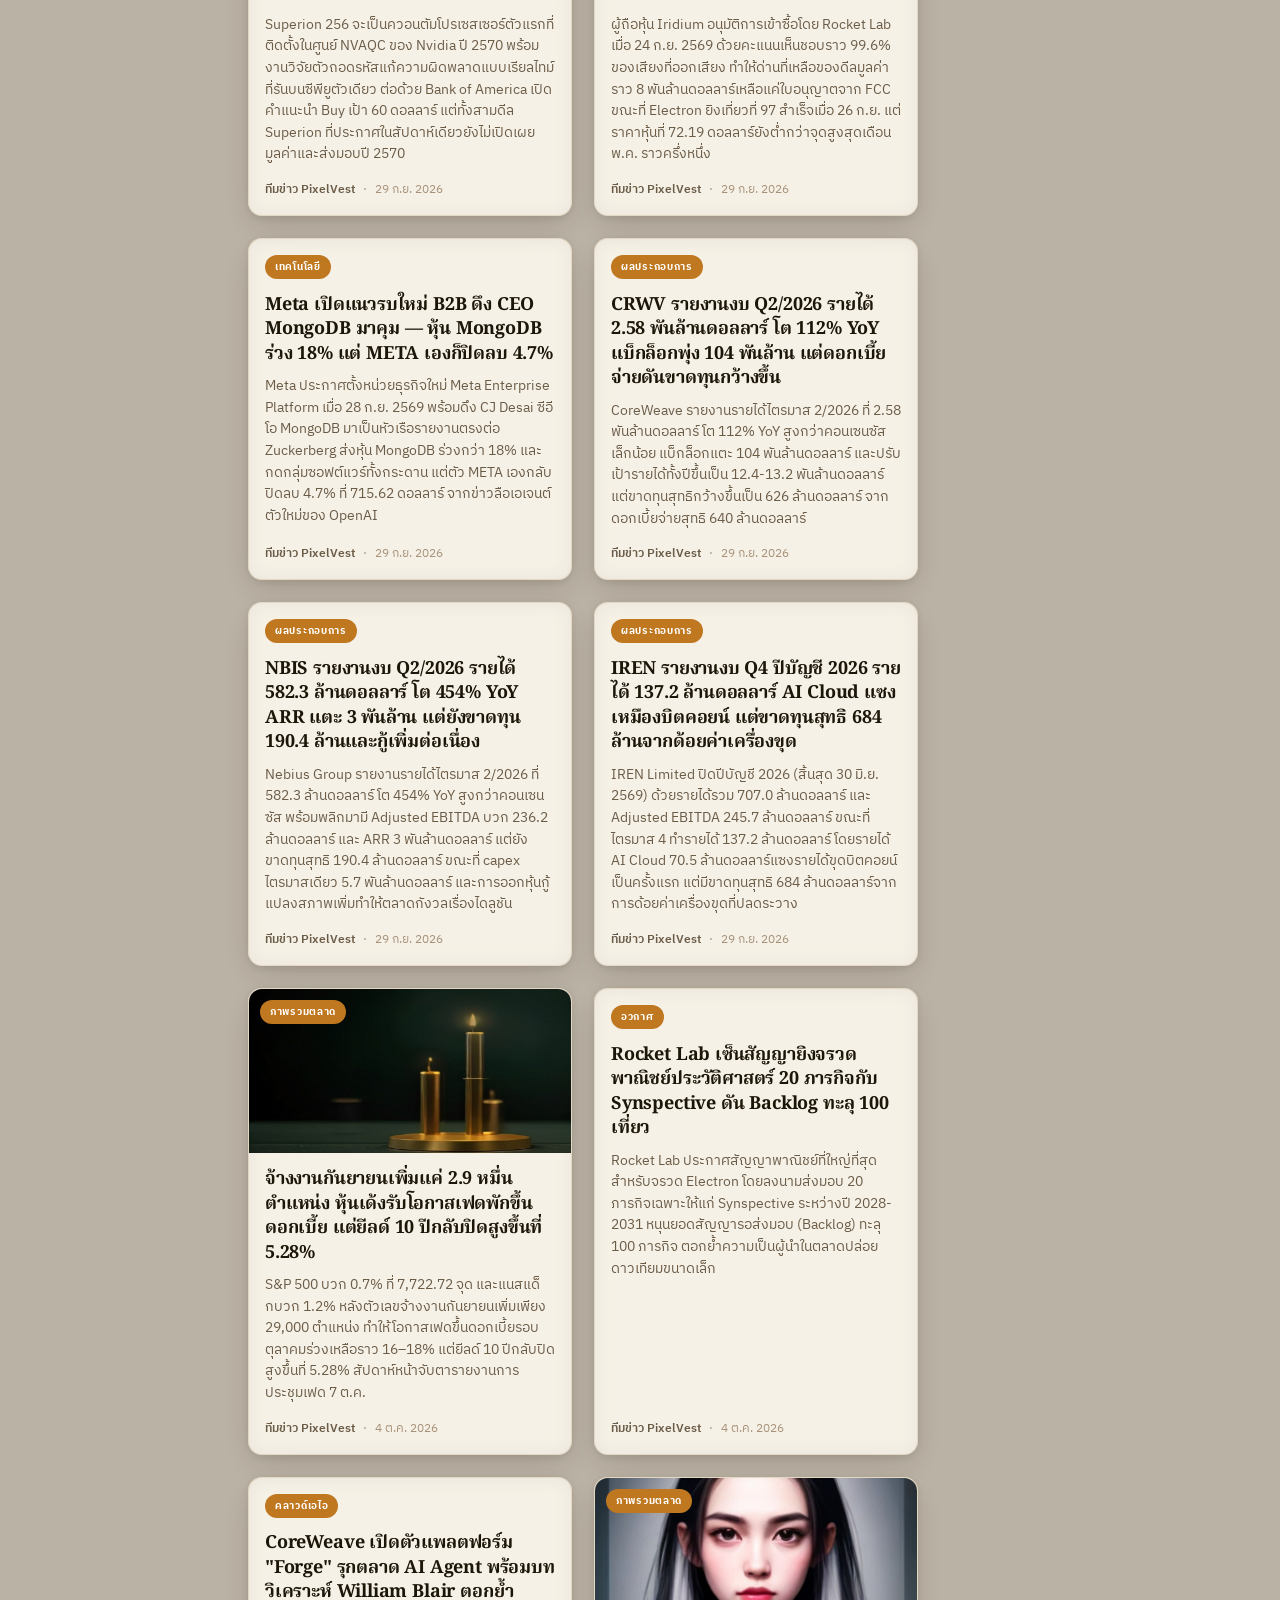
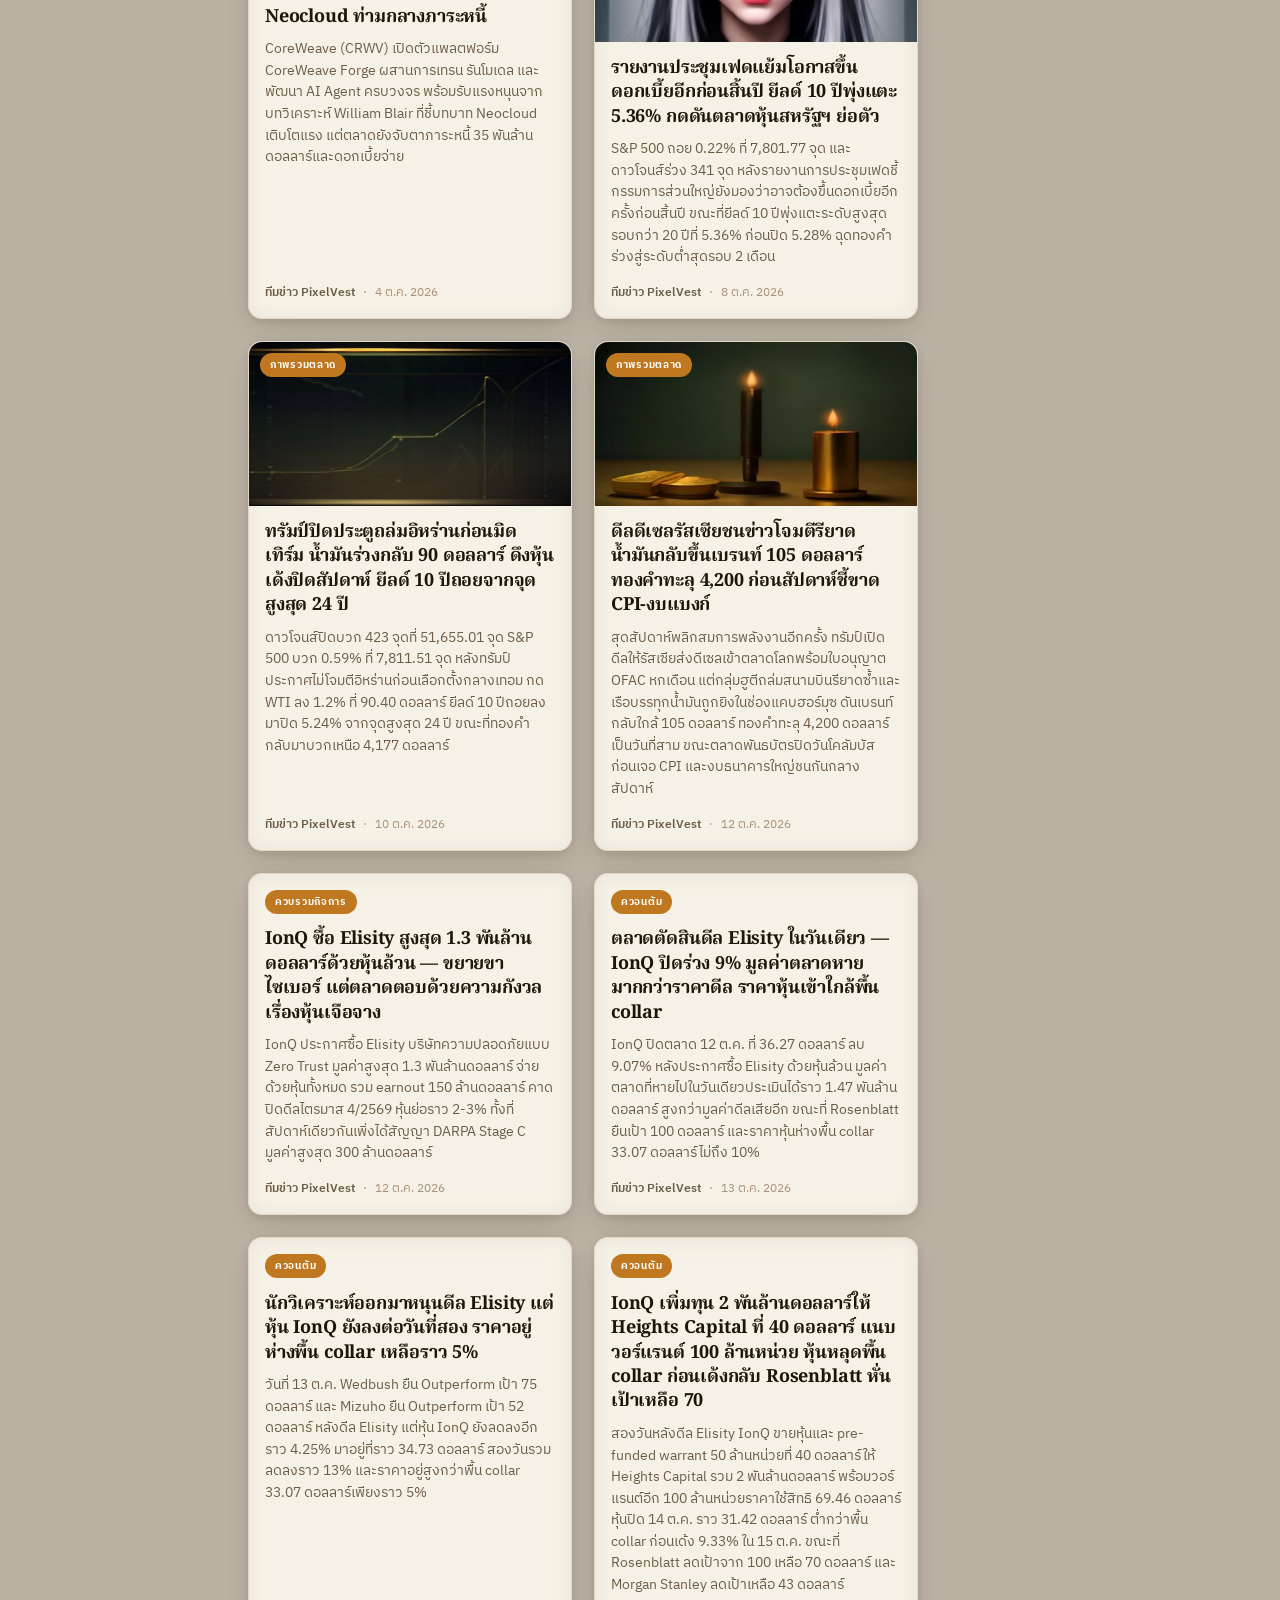
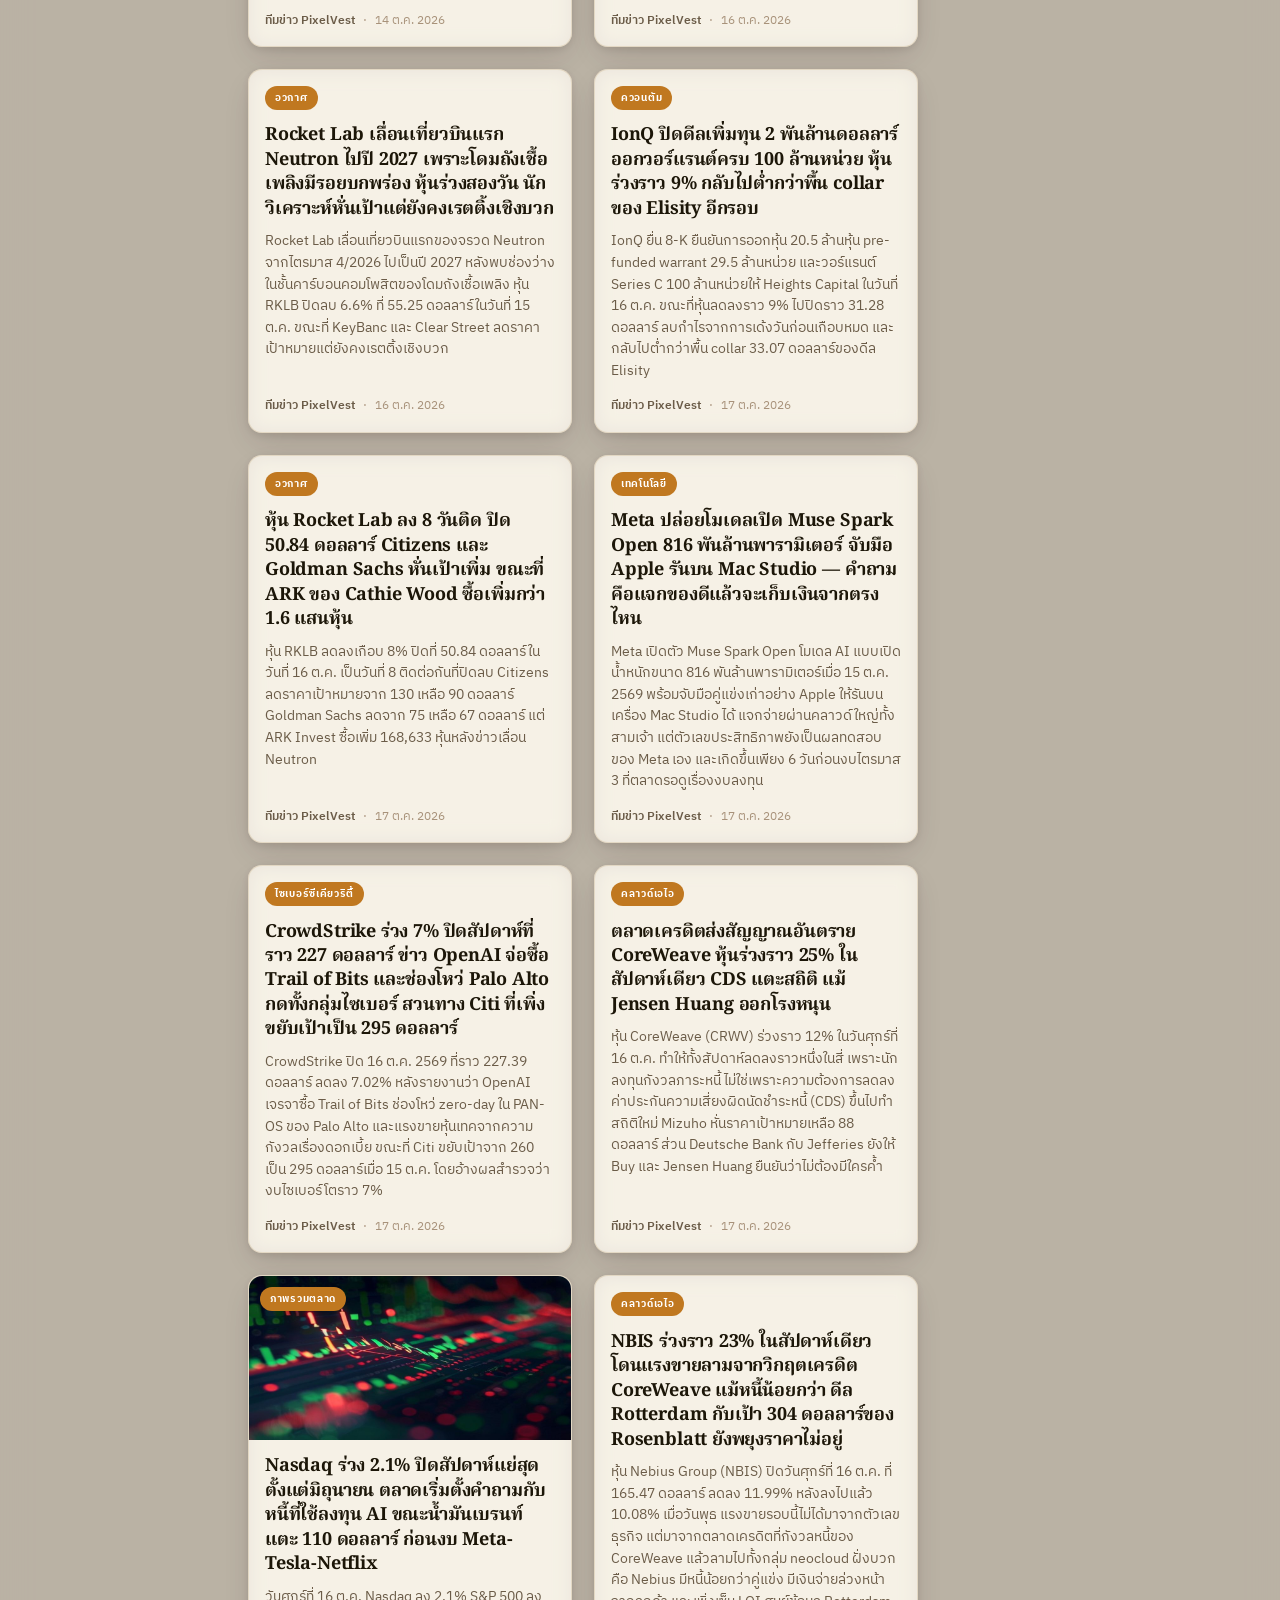
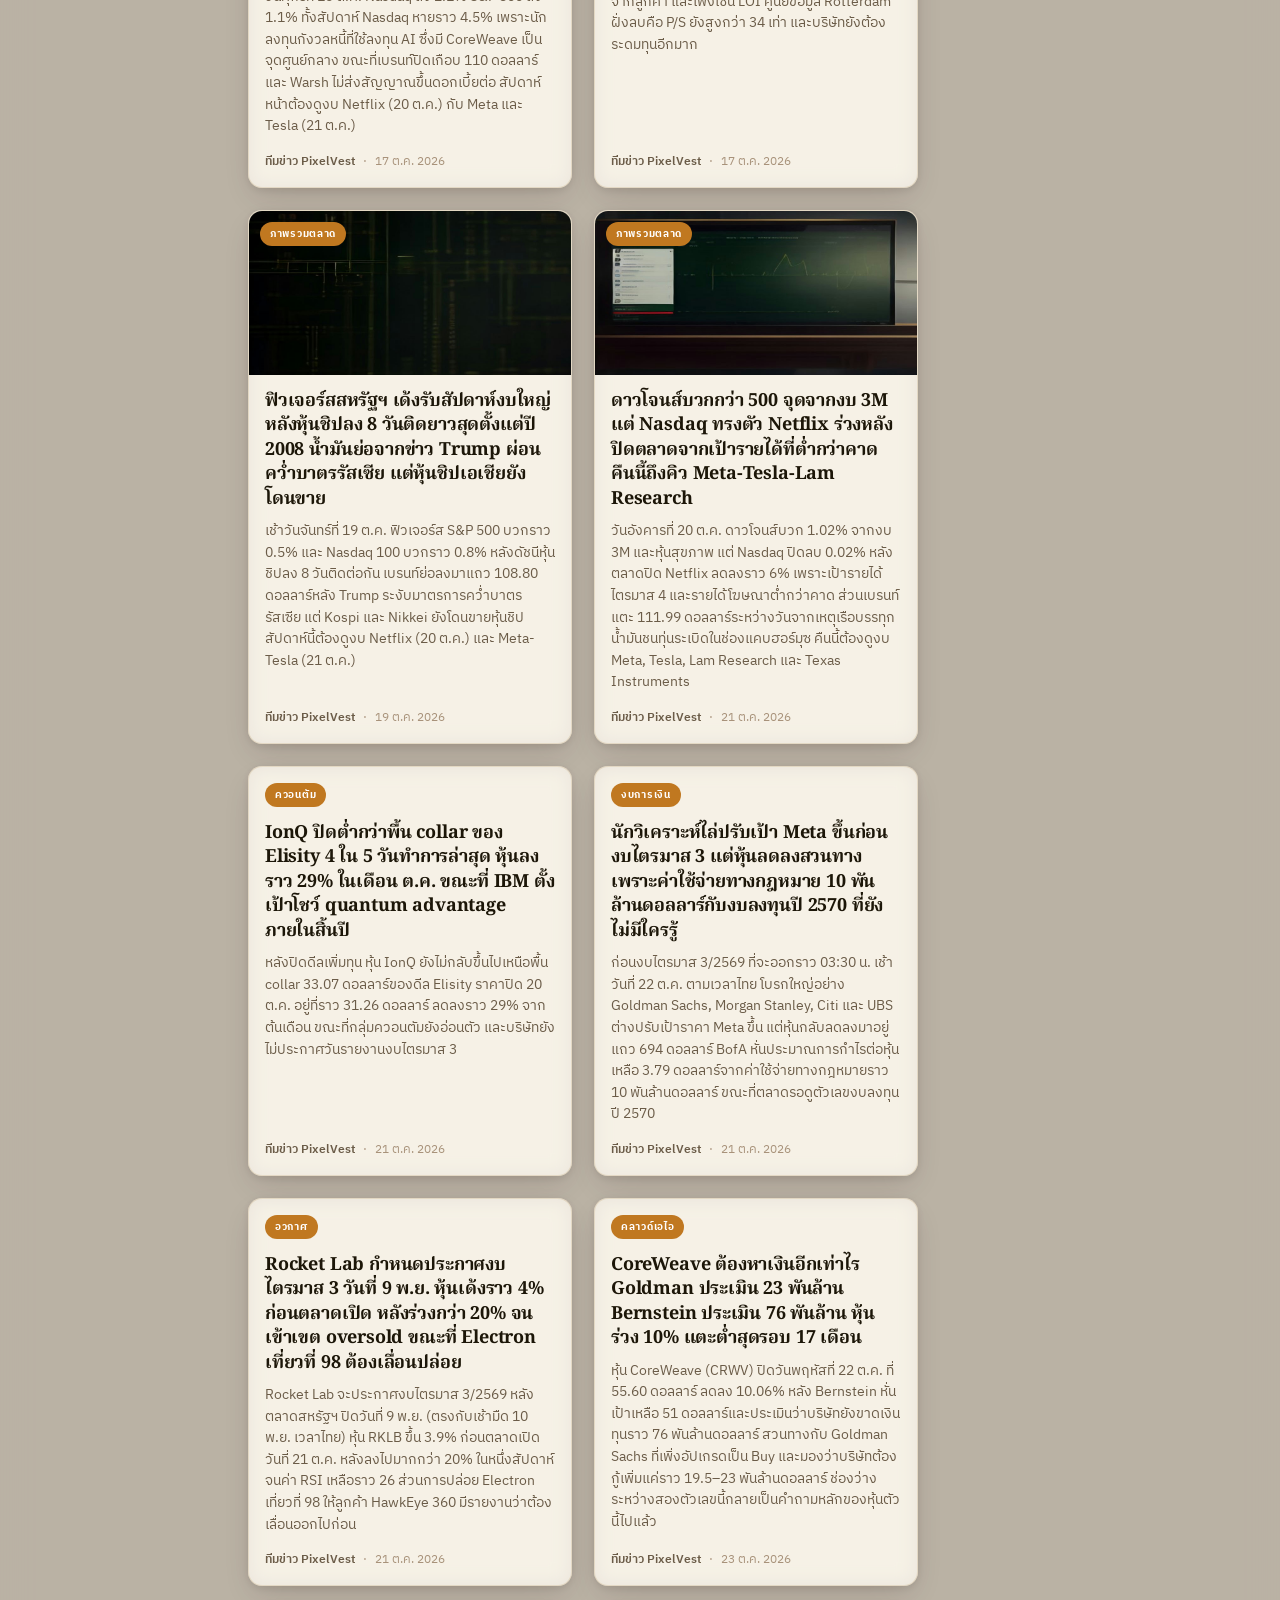
==== commit ca31d945: "เพิ่มภาพรวมตลาด 24 พ.ย. 2569 (112) และข่าว NVDA (113), ALAB (114), IONQ (115), RKLB (116): Jensen Hu" ====
--- a/index.html
+++ b/index.html
@@ -38,7 +38,7 @@
 
 <script src="js/data.js?v=13"></script>
 <script src="js/quotes.js?v=18"></script>
-<script src="js/articles.js?v=58"></script>
+<script src="js/articles.js?v=59"></script>
 <script src="js/config.js?v=10"></script>
 <script src="js/helpers.js?v=9"></script>
 <script src="js/views.js?v=16"></script>
